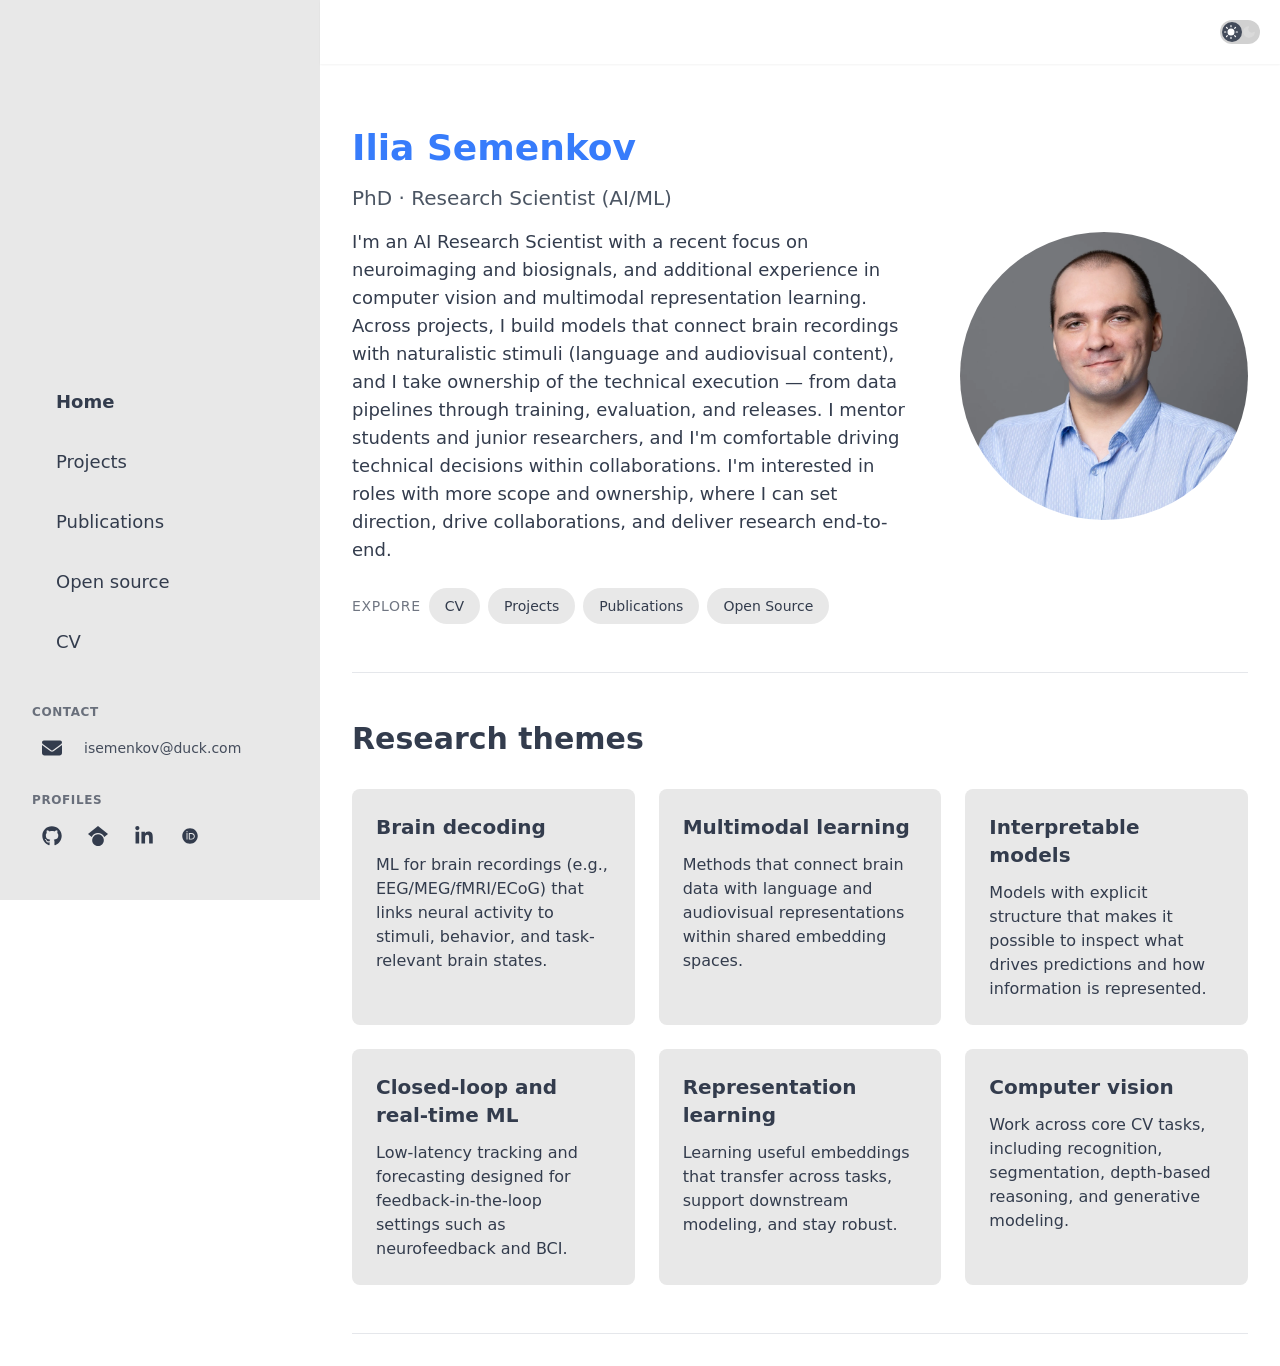
==== index.html @ 621be218 "Adjust dark theme toggle on mobile and remove background bleeding" ====
<!DOCTYPE html><html lang="en" data-astro-cid-sckkx6r4> <head><meta name="astro-view-transitions-enabled" content="true"><meta name="astro-view-transitions-fallback" content="animate"><script type="module" src="/_astro/ClientRouter.astro_astro_type_script_index_0_lang.QW52Ox2j.js"></script><meta charset="utf-8"><meta name="viewport" content="width=device-width,initial-scale=1"><link rel="icon" type="image/svg+xml" href="data:image/svg+xml,<svg xmlns=%22http://www.w3.org/2000/svg%22 viewBox=%220 0 100 100%22><text y=%22.9em%22 font-size=%2290%22>🎓</text></svg>"><meta name="generator" content="Astro v5.15.9"><!-- Sitemap --><link rel="sitemap" href="/sitemap-index.xml"><!-- Canonical URL --><link rel="canonical" href="https://ivsemenkov.github.io/"><!-- Primary Meta Tags --><title>Ilia Semenkov</title><meta name="title" content="Ilia Semenkov"><meta name="description" content="Ilia Semenkov, PhD is a research fellow at the Artificial Intelligence Research Institute, HSE University."><!-- Open Graph / Facebook --><meta property="og:type" content="website"><meta property="og:url" content="https://ivsemenkov.github.io/"><meta property="og:title" content="Ilia Semenkov"><meta property="og:description" content="Ilia Semenkov, PhD is a research fellow at the Artificial Intelligence Research Institute, HSE University."><meta property="og:image" content="https://ivsemenkov.github.io/favicon.svg"><!-- Twitter --><meta property="twitter:card" content="summary_large_image"><meta property="twitter:url" content="https://ivsemenkov.github.io/"><meta property="twitter:title" content="Ilia Semenkov"><meta property="twitter:description" content="Ilia Semenkov, PhD is a research fellow at the Artificial Intelligence Research Institute, HSE University."><meta property="twitter:image" content="https://ivsemenkov.github.io/favicon.svg"><!-- Theme: one script, capture-phase click so toggle always wins. --><script>(function(){const lightTheme = "emerald";
const darkTheme = "night";

  var KEY = 'theme';
  var valid = [lightTheme, darkTheme];
  function getStored() {
    var s = localStorage.getItem(KEY);
    if (valid.indexOf(s) >= 0) return s;
    if (s) localStorage.setItem(KEY, lightTheme);
    return lightTheme;
  }
  function apply() {
    var cur = getStored();
    document.documentElement.setAttribute('data-theme', cur);
    document.documentElement.setAttribute('data-theme-mode', cur === darkTheme ? 'dark' : 'light');
  }
  function syncThemeMode() {
    var cur = document.documentElement.getAttribute('data-theme');
    if (cur) document.documentElement.setAttribute('data-theme-mode', cur === darkTheme ? 'dark' : 'light');
  }
  function syncCheckbox() {
    var cur = document.documentElement.getAttribute('data-theme');
    syncThemeMode();
    var toggles = document.querySelectorAll('[data-toggle-theme]');
    for (var i = 0; i < toggles.length; i++) {
      var el = toggles[i];
      var list = (el.getAttribute('data-toggle-theme') || '').split(',').map(function(s) { return s.trim(); });
      if (list.length < 2) continue;
      var isDark = (cur === list[0]);
      var input = el.querySelector('input[type="checkbox"]');
      if (input) input.checked = isDark;
    }
  }
  function onToggleClick(ev) {
    var el = ev.target && ev.target.closest && ev.target.closest('[data-toggle-theme]');
    if (!el) return;
    ev.preventDefault();
    ev.stopPropagation();
    var list = (el.getAttribute('data-toggle-theme') || '').split(',').map(function(s) { return s.trim(); });
    if (list.length < 2) return;
    var cur = document.documentElement.getAttribute('data-theme');
    var next = (cur === list[0]) ? list[1] : list[0];
    localStorage.setItem(KEY, next);
    document.documentElement.setAttribute('data-theme', next);
    syncCheckbox();
  }
  apply();
  syncCheckbox();
  var observer = new MutationObserver(function() {
    syncCheckbox();
  });
  observer.observe(document.documentElement, {
    attributes: true,
    attributeFilter: ['data-theme']
  });
  document.addEventListener('click', onToggleClick, true);
  document.addEventListener('DOMContentLoaded', function() {
    syncCheckbox();
    setTimeout(syncCheckbox, 50);
  });
  document.addEventListener('astro:after-swap', function() {
    apply();
    syncCheckbox();
    [50, 150, 350, 600].forEach(function(ms) { setTimeout(syncCheckbox, ms); });
  });
})();</script><link rel="stylesheet" href="/_astro/cv.-ypf4bYG.css">
<style>.author-me[data-astro-cid-j7pv25f6],[data-astro-cid-j7pv25f6][data-author-me]{font-weight:600!important;padding:0 .25em;border-radius:3px}[data-theme-mode=light] .author-me[data-astro-cid-j7pv25f6],[data-theme-mode=light] [data-astro-cid-j7pv25f6][data-author-me]{background-color:#cbd5e1!important}[data-theme-mode=dark] .author-me[data-astro-cid-j7pv25f6],[data-theme-mode=dark] [data-astro-cid-j7pv25f6][data-author-me]{background-color:#ffffff26!important}
</style></head> <body data-astro-cid-sckkx6r4> <div class="bg-base-100 drawer lg:drawer-open " data-astro-cid-sckkx6r4> <input id="my-drawer" type="checkbox" class="drawer-toggle" data-astro-cid-sckkx6r4> <!-- Drawer content --> <div class="drawer-content bg-base-100" data-astro-cid-sckkx6r4> <div class="app-topbar sticky top-0 z-50 bg-base-100/95 text-base-content shadow-sm backdrop-blur supports-[backdrop-filter]:bg-base-100/80" data-astro-cid-sckkx6r4> <nav class="navbar app-navbar" data-astro-cid-sckkx6r4> <div class="navbar-start shrink-0" data-astro-cid-sckkx6r4>  <label for="my-drawer" class="btn btn-square btn-ghost lg:hidden" data-astro-cid-sckkx6r4> <!--
Pass any SVG icon as children (recommended width/height : w-6 h-6 or size-6)
By default, it's using your primary color for styling
--><div class="w-12 h-12 inline-flex items-center justify-center rounded-xl bg-primary/20 text-primary">  <svg xmlns="http://www.w3.org/2000/svg" fill="none" viewBox="0 0 24 24" stroke-width="1.5" class="size-6 stroke-current" data-astro-cid-sckkx6r4> <path stroke-linecap="round" stroke-linejoin="round" d="M3.75 6.75h16.5M3.75 12h16.5m-16.5 5.25h16.5" data-astro-cid-sckkx6r4></path> </svg>  </div> </label> </div> <div class="navbar-center min-w-0 flex-1 justify-center lg:hidden px-2" data-astro-cid-sckkx6r4> <span class="navbar-center-title truncate text-base font-black sm:text-lg" title="PhD · Research Scientist (AI/ML) Ilia Semenkov" data-astro-cid-sckkx6r4> Ilia Semenkov </span> </div> <div class="navbar-end app-navbar-end shrink-0" data-astro-cid-sckkx6r4> <button type="button" class="theme-toggle grid cursor-pointer place-items-center" data-toggle-theme="night,emerald" aria-label="Toggle theme" data-astro-cid-ygdvpqmu data-astro-transition-persist="astro-ucnox4ks-1"> <span class="theme-toggle-knob" aria-hidden="true" data-astro-cid-ygdvpqmu></span> <svg class="theme-icon-sun stroke-base-100 fill-base-100 col-start-1 row-start-1 transition-opacity" xmlns="http://www.w3.org/2000/svg" width="14" height="14" viewBox="0 0 24 24" fill="none" stroke="currentColor" stroke-width="2" stroke-linecap="round" stroke-linejoin="round" data-astro-cid-ygdvpqmu> <circle cx="12" cy="12" r="5" data-astro-cid-ygdvpqmu></circle> <path d="M12 1v2M12 21v2M4.2 4.2l1.4 1.4M18.4 18.4l1.4 1.4M1 12h2M21 12h2M4.2 19.8l1.4-1.4M18.4 5.6l1.4-1.4" data-astro-cid-ygdvpqmu></path> </svg> <svg class="theme-icon-moon stroke-base-100 fill-base-100 col-start-2 row-start-1 transition-opacity" xmlns="http://www.w3.org/2000/svg" width="14" height="14" viewBox="0 0 24 24" fill="none" stroke="currentColor" stroke-width="2" stroke-linecap="round" stroke-linejoin="round" data-astro-cid-ygdvpqmu> <path d="M21 12.79A9 9 0 1 1 11.21 3 7 7 0 0 0 21 12.79z" data-astro-cid-ygdvpqmu></path> </svg> </button>  </div> </nav> </div> <main class="app-main mx-auto flex max-w-full flex-col px-4 py-6 sm:px-6 sm:py-8 lg:max-w-5xl lg:px-8 lg:pt-16" data-astro-cid-sckkx6r4> <!-- Page content -->  <section class="flex flex-col items-start gap-6 border-b pb-10 sm:flex-row sm:items-center sm:gap-12 sm:pb-12" data-astro-cid-j7pv25f6> <div class="flex-1 min-w-0 max-w-2xl"> <h1 class="mb-4 text-3xl font-bold sm:text-4xl"> <span class="text-secondary">Ilia Semenkov</span> </h1> <p class="mb-4 text-lg text-gray-600 sm:text-xl">PhD · Research Scientist (AI/ML)</p> <p class="mb-4 text-base leading-relaxed sm:text-lg"> I&#39;m an AI Research Scientist with a recent focus on neuroimaging and biosignals, and additional experience in computer vision and multimodal representation learning. Across projects, I build models that connect brain recordings with naturalistic stimuli (language and audiovisual content), and I take ownership of the technical execution — from data pipelines through training, evaluation, and releases. I mentor students and junior researchers, and I&#39;m comfortable driving technical decisions within collaborations. I&#39;m interested in roles with more scope and ownership, where I can set direction, drive collaborations, and deliver research end-to-end. </p> <div class="mt-6 flex flex-wrap items-center gap-2"> <span class="text-sm font-medium uppercase tracking-wider text-base-content/70">Explore</span> <nav class="flex flex-wrap gap-2" aria-label="Site sections"> <a href="/cv" class="inline-flex items-center rounded-full bg-base-200 px-4 py-2 text-sm font-medium text-base-content transition-colors hover:bg-secondary hover:text-secondary-content">CV</a> <a href="/projects" class="inline-flex items-center rounded-full bg-base-200 px-4 py-2 text-sm font-medium text-base-content transition-colors hover:bg-secondary hover:text-secondary-content">Projects</a> <a href="/publications" class="inline-flex items-center rounded-full bg-base-200 px-4 py-2 text-sm font-medium text-base-content transition-colors hover:bg-secondary hover:text-secondary-content">Publications</a> <a href="/open-source" class="inline-flex items-center rounded-full bg-base-200 px-4 py-2 text-sm font-medium text-base-content transition-colors hover:bg-secondary hover:text-secondary-content">Open Source</a> </nav> </div> </div> <div class="order-first mx-auto mb-2 h-44 w-44 shrink-0 sm:order-none sm:mb-0 sm:h-56 sm:w-56 lg:h-72 lg:w-72"> <img src="/_astro/profile_pictures.Dmzy9cGh_Z1RyMHF.webp" alt="Ilia Semenkov" loading="lazy" decoding="async" fetchpriority="auto" width="1756" height="1615" class="mask mask-circle h-full w-full object-cover object-center"> </div> </section> <section class="py-12 border-b" data-astro-cid-j7pv25f6> <h2 class="text-3xl font-bold mb-8">Research themes</h2> <div class="grid grid-cols-1 md:grid-cols-2 lg:grid-cols-3 gap-6"> <div class="p-6 rounded-lg text-base-content bg-base-200"> <h3 class="text-xl font-semibold mb-3">Brain decoding</h3> <p>ML for brain recordings (e.g., EEG/MEG/fMRI/ECoG) that links neural activity to stimuli, behavior, and task-relevant brain states.</p> </div><div class="p-6 rounded-lg text-base-content bg-base-200"> <h3 class="text-xl font-semibold mb-3">Multimodal learning</h3> <p>Methods that connect brain data with language and audiovisual representations within shared embedding spaces.</p> </div><div class="p-6 rounded-lg text-base-content bg-base-200"> <h3 class="text-xl font-semibold mb-3">Interpretable models</h3> <p>Models with explicit structure that makes it possible to inspect what drives predictions and how information is represented.</p> </div><div class="p-6 rounded-lg text-base-content bg-base-200"> <h3 class="text-xl font-semibold mb-3">Closed-loop and real-time ML</h3> <p>Low-latency tracking and forecasting designed for feedback-in-the-loop settings such as neurofeedback and BCI.</p> </div><div class="p-6 rounded-lg text-base-content bg-base-200"> <h3 class="text-xl font-semibold mb-3">Representation learning</h3> <p>Learning useful embeddings that transfer across tasks, support downstream modeling, and stay robust.</p> </div><div class="p-6 rounded-lg text-base-content bg-base-200"> <h3 class="text-xl font-semibold mb-3">Computer vision</h3> <p>Work across core CV tasks, including recognition, segmentation, depth-based reasoning, and generative modeling.</p> </div> </div> </section>  </main> </div> <!-- Drawer side --> <div class="drawer-side z-40" data-astro-cid-sckkx6r4> <label for="my-drawer" aria-label="close sidebar" class="drawer-overlay" data-astro-cid-sckkx6r4></label> <aside class="mobile-drawer-panel flex min-h-[100dvh] w-[20rem] max-w-[85vw] flex-col overflow-y-auto overscroll-contain bg-base-200 px-4 pt-4 pb-[max(env(safe-area-inset-bottom),5rem)] text-base-content lg:pb-[calc(env(safe-area-inset-bottom)+0.75rem)]" data-astro-cid-o5wx45wj> <div class="my-4 flex h-full flex-col gap-8 lg:my-8" data-astro-cid-o5wx45wj> <div data-astro-cid-o5wx45wj> <!-- Same block on every page: visible on Projects/Publications/Open source, invisible on Home/CV so nav aligns exactly --> <div class="navbar-top-block flex justify-center items-center flex-col navbar-top-invisible" data-astro-cid-o5wx45wj> <img src="/_astro/profile_pictures.Dmzy9cGh_Z1RyMHF.webp" alt data-astro-cid-o5wx45wj="true" loading="lazy" decoding="async" fetchpriority="auto" width="1756" height="1615" class="mask mask-circle size-44"> <h1 class="text-lg font-black mt-8 hidden lg:block" data-astro-cid-o5wx45wj> <span class="block" data-astro-cid-o5wx45wj>Ilia Semenkov</span> <span class="block text-base font-normal opacity-80" data-astro-cid-o5wx45wj>PhD · Research Scientist (AI/ML)</span> </h1> </div> <div class="mx-4 mt-8 lg:mt-16" data-astro-cid-o5wx45wj> <ul class="menu menu-md grow shrink space-y-4 overflow-y-auto pb-2" data-astro-cid-o5wx45wj> <li data-astro-cid-o5wx45wj><a href="/" class="text-lg font-bold" data-astro-cid-o5wx45wj>Home</a></li> <li data-astro-cid-o5wx45wj><a href="/projects" class="text-lg" data-astro-cid-o5wx45wj>Projects</a></li> <li data-astro-cid-o5wx45wj><a href="/publications" class="text-lg" data-astro-cid-o5wx45wj>Publications</a></li> <li data-astro-cid-o5wx45wj><a href="/open-source" class="text-lg" data-astro-cid-o5wx45wj>Open source</a></li> <li data-astro-cid-o5wx45wj><a href="/cv" class="text-lg" data-astro-cid-o5wx45wj>CV</a></li> </ul> </div> </div> <div class="mx-4 space-y-6 lg:mt-auto" data-astro-cid-o5wx45wj> <div data-astro-cid-o5wx45wj> <h2 class="text-xs font-semibold uppercase tracking-wider text-base-content/70 mb-2" data-astro-cid-o5wx45wj>Contact</h2> <div class="flex items-center gap-3" data-astro-cid-o5wx45wj> <a href="mailto:isemenkov@duck.com" class="size-10 inline-flex items-center justify-center rounded-xl hover:bg-primary/20 transition-all duration-300 shrink-0" aria-label="Email" data-astro-cid-o5wx45wj> <svg viewBox="0 0 512 512" class="size-5" fill="currentColor" data-astro-cid-o5wx45wj="true"><!--!Font Awesome Free 6.7.2 by @fontawesome - https://fontawesome.com License - https://fontawesome.com/license/free Copyright 2025 Fonticons, Inc.--><path d="M48 64C21.5 64 0 85.5 0 112c0 15.1 7.1 29.3 19.2 38.4L236.8 313.6c11.4 8.5 27 8.5 38.4 0L492.8 150.4c12.1-9.1 19.2-23.3 19.2-38.4c0-26.5-21.5-48-48-48L48 64zM0 176L0 384c0 35.3 28.7 64 64 64l384 0c35.3 0 64-28.7 64-64l0-208L294.4 339.2c-22.8 17.1-54 17.1-76.8 0L0 176z" /></svg> </a> <button type="button" class="copy-email text-sm text-base-content/90 hover:text-base-content hover:underline cursor-pointer focus:outline-none focus:underline text-left" data-email="isemenkov@duck.com" title="Copy email" data-astro-cid-o5wx45wj> isemenkov@duck.com </button> </div> </div> <div data-astro-cid-o5wx45wj> <h2 class="text-xs font-semibold uppercase tracking-wider text-base-content/70 mb-2" data-astro-cid-o5wx45wj>Profiles</h2> <div class="flex flex-wrap items-center justify-start gap-1.5">  <a href="https://github.com/ivsemenkov" target="_blank" rel="noopener noreferrer" class="size-10 inline-flex items-center justify-center rounded-xl hover:bg-primary/20 transition-all duration-300" aria-label="GitHub"> <svg viewBox="0 0 496 512" class="size-5" fill="currentColor"><!--!Font Awesome Free 6.7.2 by @fontawesome - https://fontawesome.com License - https://fontawesome.com/license/free Copyright 2025 Fonticons, Inc.--><path d="M165.9 397.4c0 2-2.3 3.6-5.2 3.6-3.3 .3-5.6-1.3-5.6-3.6 0-2 2.3-3.6 5.2-3.6 3-.3 5.6 1.3 5.6 3.6zm-31.1-4.5c-.7 2 1.3 4.3 4.3 4.9 2.6 1 5.6 0 6.2-2s-1.3-4.3-4.3-5.2c-2.6-.7-5.5 .3-6.2 2.3zm44.2-1.7c-2.9 .7-4.9 2.6-4.6 4.9 .3 2 2.9 3.3 5.9 2.6 2.9-.7 4.9-2.6 4.6-4.6-.3-1.9-3-3.2-5.9-2.9zM244.8 8C106.1 8 0 113.3 0 252c0 110.9 69.8 205.8 169.5 239.2 12.8 2.3 17.3-5.6 17.3-12.1 0-6.2-.3-40.4-.3-61.4 0 0-70 15-84.7-29.8 0 0-11.4-29.1-27.8-36.6 0 0-22.9-15.7 1.6-15.4 0 0 24.9 2 38.6 25.8 21.9 38.6 58.6 27.5 72.9 20.9 2.3-16 8.8-27.1 16-33.7-55.9-6.2-112.3-14.3-112.3-110.5 0-27.5 7.6-41.3 23.6-58.9-2.6-6.5-11.1-33.3 2.6-67.9 20.9-6.5 69 27 69 27 20-5.6 41.5-8.5 62.8-8.5s42.8 2.9 62.8 8.5c0 0 48.1-33.6 69-27 13.7 34.7 5.2 61.4 2.6 67.9 16 17.7 25.8 31.5 25.8 58.9 0 96.5-58.9 104.2-114.8 110.5 9.2 7.9 17 22.9 17 46.4 0 33.7-.3 75.4-.3 83.6 0 6.5 4.6 14.4 17.3 12.1C428.2 457.8 496 362.9 496 252 496 113.3 383.5 8 244.8 8zM97.2 352.9c-1.3 1-1 3.3 .7 5.2 1.6 1.6 3.9 2.3 5.2 1 1.3-1 1-3.3-.7-5.2-1.6-1.6-3.9-2.3-5.2-1zm-10.8-8.1c-.7 1.3 .3 2.9 2.3 3.9 1.6 1 3.6 .7 4.3-.7 .7-1.3-.3-2.9-2.3-3.9-2-.6-3.6-.3-4.3 .7zm32.4 35.6c-1.6 1.3-1 4.3 1.3 6.2 2.3 2.3 5.2 2.6 6.5 1 1.3-1.3 .7-4.3-1.3-6.2-2.2-2.3-5.2-2.6-6.5-1zm-11.4-14.7c-1.6 1-1.6 3.6 0 5.9 1.6 2.3 4.3 3.3 5.6 2.3 1.6-1.3 1.6-3.9 0-6.2-1.4-2.3-4-3.3-5.6-2z" /></svg> </a> <a href="https://scholar.google.com/citations?user=fR4qppEAAAAJ" target="_blank" rel="noopener noreferrer" class="size-10 inline-flex items-center justify-center rounded-xl hover:bg-primary/20 transition-all duration-300" aria-label="Google Scholar"> <svg viewBox="0 0 512 512" class="size-5" fill="currentColor"><!--!Font Awesome Free 6.7.2 by @fontawesome - https://fontawesome.com License - https://fontawesome.com/license/free Copyright 2025 Fonticons, Inc.--><path d="M390.9 298.5c0 0 0 .1 .1 .1c9.2 19.4 14.4 41.1 14.4 64C405.3 445.1 338.5 512 256 512s-149.3-66.9-149.3-149.3c0-22.9 5.2-44.6 14.4-64h0c1.7-3.6 3.6-7.2 5.6-10.7c4.4-7.6 9.4-14.7 15-21.3c27.4-32.6 68.5-53.3 114.4-53.3c33.6 0 64.6 11.1 89.6 29.9c9.1 6.9 17.4 14.7 24.8 23.5c5.6 6.6 10.6 13.8 15 21.3c2 3.4 3.8 7 5.5 10.5zm26.4-18.8c-30.1-58.4-91-98.4-161.3-98.4s-131.2 40-161.3 98.4L0 202.7 256 0 512 202.7l-94.7 77.1z" /></svg> </a> <a href="https://www.linkedin.com/in/ilia-semenkov-588487223/" target="_blank" rel="noopener noreferrer" class="size-10 inline-flex items-center justify-center rounded-xl hover:bg-primary/20 transition-all duration-300" aria-label="LinkedIn"> <svg viewBox="0 0 448 512" class="size-5" fill="currentColor"><!--!Font Awesome Free 6.7.2 by @fontawesome - https://fontawesome.com License - https://fontawesome.com/license/free Copyright 2025 Fonticons, Inc.--><path d="M100.3 448H7.4V148.9h92.9zM53.8 108.1C24.1 108.1 0 83.5 0 53.8a53.8 53.8 0 0 1 107.6 0c0 29.7-24.1 54.3-53.8 54.3zM447.9 448h-92.7V302.4c0-34.7-.7-79.2-48.3-79.2-48.3 0-55.7 37.7-55.7 76.7V448h-92.8V148.9h89.1v40.8h1.3c12.4-23.5 42.7-48.3 87.9-48.3 94 0 111.3 61.9 111.3 142.3V448z" /></svg> </a> <a href="https://orcid.org/0000-0003-1515-7062" target="_blank" rel="noopener noreferrer" class="size-10 inline-flex items-center justify-center rounded-xl hover:bg-primary/20 transition-all duration-300" aria-label="ORCID"> <svg viewBox="0 0 640 640" class="size-5" fill="currentColor"><!--!Font Awesome Free v7.0.0 by @fontawesome - https://fontawesome.com License - https://fontawesome.com/license/free Copyright 2025 Fonticons, Inc.--><path d="M358.7 252.2L312.8 252.2L312.8 406L360.3 406C427.9 406 443.4 354.7 443.4 329.1C443.4 287.5 416.9 252.2 358.7 252.2zM320 72C183 72 72 183 72 320C72 457 183 568 320 568C457 568 568 457 568 320C568 183 457 72 320 72zM239.2 432.8L209.4 432.8L209.4 225.3L239.2 225.3L239.2 432.8zM224.3 162.5C235.1 162.5 243.9 171.3 243.9 182.1C243.9 192.9 235.1 201.7 224.3 201.7C213.5 201.7 204.7 192.9 204.7 182.1C204.7 171.3 213.5 162.5 224.3 162.5zM364 433L283 433L283 225.3L363.6 225.3C440.3 225.3 474 280.1 474 329.2C474 382.5 432.3 433.1 364 433.1z" /></svg> </a> </div> </div> </div> </div> </aside>  <script type="module">document.addEventListener("click",e=>{const t=e.target?.closest?.(".copy-email");if(!t||!t.dataset.email)return;const s=t.dataset.email;navigator.clipboard?.writeText(s).then(()=>{const a=t.textContent;t.textContent="Copied!",t.classList.add("text-success"),setTimeout(()=>{t.textContent=a,t.classList.remove("text-success")},1500)})});</script> </div> </div> <script type="module">function n(){const e=window.location.hash?.slice(1);if(!e)return;const o=()=>{const t=document.getElementById(e);if(!t)return;const i=t.getBoundingClientRect().top+window.scrollY-88;window.scrollTo({top:Math.max(0,i),behavior:"smooth"}),t.classList.add("anchor-highlight"),setTimeout(()=>t.classList.remove("anchor-highlight"),2500)};o(),document.getElementById(e)||requestAnimationFrame(()=>requestAnimationFrame(o))}n();window.addEventListener("hashchange",n);document.addEventListener("astro:page-load",n);</script> </body> </html>
---- _astro/cv.-ypf4bYG.css ----
*,:before,:after{--tw-border-spacing-x: 0;--tw-border-spacing-y: 0;--tw-translate-x: 0;--tw-translate-y: 0;--tw-rotate: 0;--tw-skew-x: 0;--tw-skew-y: 0;--tw-scale-x: 1;--tw-scale-y: 1;--tw-pan-x: ;--tw-pan-y: ;--tw-pinch-zoom: ;--tw-scroll-snap-strictness: proximity;--tw-gradient-from-position: ;--tw-gradient-via-position: ;--tw-gradient-to-position: ;--tw-ordinal: ;--tw-slashed-zero: ;--tw-numeric-figure: ;--tw-numeric-spacing: ;--tw-numeric-fraction: ;--tw-ring-inset: ;--tw-ring-offset-width: 0px;--tw-ring-offset-color: #fff;--tw-ring-color: rgb(59 130 246 / .5);--tw-ring-offset-shadow: 0 0 #0000;--tw-ring-shadow: 0 0 #0000;--tw-shadow: 0 0 #0000;--tw-shadow-colored: 0 0 #0000;--tw-blur: ;--tw-brightness: ;--tw-contrast: ;--tw-grayscale: ;--tw-hue-rotate: ;--tw-invert: ;--tw-saturate: ;--tw-sepia: ;--tw-drop-shadow: ;--tw-backdrop-blur: ;--tw-backdrop-brightness: ;--tw-backdrop-contrast: ;--tw-backdrop-grayscale: ;--tw-backdrop-hue-rotate: ;--tw-backdrop-invert: ;--tw-backdrop-opacity: ;--tw-backdrop-saturate: ;--tw-backdrop-sepia: ;--tw-contain-size: ;--tw-contain-layout: ;--tw-contain-paint: ;--tw-contain-style: }::backdrop{--tw-border-spacing-x: 0;--tw-border-spacing-y: 0;--tw-translate-x: 0;--tw-translate-y: 0;--tw-rotate: 0;--tw-skew-x: 0;--tw-skew-y: 0;--tw-scale-x: 1;--tw-scale-y: 1;--tw-pan-x: ;--tw-pan-y: ;--tw-pinch-zoom: ;--tw-scroll-snap-strictness: proximity;--tw-gradient-from-position: ;--tw-gradient-via-position: ;--tw-gradient-to-position: ;--tw-ordinal: ;--tw-slashed-zero: ;--tw-numeric-figure: ;--tw-numeric-spacing: ;--tw-numeric-fraction: ;--tw-ring-inset: ;--tw-ring-offset-width: 0px;--tw-ring-offset-color: #fff;--tw-ring-color: rgb(59 130 246 / .5);--tw-ring-offset-shadow: 0 0 #0000;--tw-ring-shadow: 0 0 #0000;--tw-shadow: 0 0 #0000;--tw-shadow-colored: 0 0 #0000;--tw-blur: ;--tw-brightness: ;--tw-contrast: ;--tw-grayscale: ;--tw-hue-rotate: ;--tw-invert: ;--tw-saturate: ;--tw-sepia: ;--tw-drop-shadow: ;--tw-backdrop-blur: ;--tw-backdrop-brightness: ;--tw-backdrop-contrast: ;--tw-backdrop-grayscale: ;--tw-backdrop-hue-rotate: ;--tw-backdrop-invert: ;--tw-backdrop-opacity: ;--tw-backdrop-saturate: ;--tw-backdrop-sepia: ;--tw-contain-size: ;--tw-contain-layout: ;--tw-contain-paint: ;--tw-contain-style: }*,:before,:after{box-sizing:border-box;border-width:0;border-style:solid;border-color:#e5e7eb}:before,:after{--tw-content: ""}html,:host{line-height:1.5;-webkit-text-size-adjust:100%;-moz-tab-size:4;-o-tab-size:4;tab-size:4;font-family:ui-sans-serif,system-ui,sans-serif,"Apple Color Emoji","Segoe UI Emoji",Segoe UI Symbol,"Noto Color Emoji";font-feature-settings:normal;font-variation-settings:normal;-webkit-tap-highlight-color:transparent}body{margin:0;line-height:inherit}hr{height:0;color:inherit;border-top-width:1px}abbr:where([title]){-webkit-text-decoration:underline dotted;text-decoration:underline dotted}h1,h2,h3,h4,h5,h6{font-size:inherit;font-weight:inherit}a{color:inherit;text-decoration:inherit}b,strong{font-weight:bolder}code,kbd,samp,pre{font-family:ui-monospace,SFMono-Regular,Menlo,Monaco,Consolas,Liberation Mono,Courier New,monospace;font-feature-settings:normal;font-variation-settings:normal;font-size:1em}small{font-size:80%}sub,sup{font-size:75%;line-height:0;position:relative;vertical-align:baseline}sub{bottom:-.25em}sup{top:-.5em}table{text-indent:0;border-color:inherit;border-collapse:collapse}button,input,optgroup,select,textarea{font-family:inherit;font-feature-settings:inherit;font-variation-settings:inherit;font-size:100%;font-weight:inherit;line-height:inherit;letter-spacing:inherit;color:inherit;margin:0;padding:0}button,select{text-transform:none}button,input:where([type=button]),input:where([type=reset]),input:where([type=submit]){-webkit-appearance:button;background-color:transparent;background-image:none}:-moz-focusring{outline:auto}:-moz-ui-invalid{box-shadow:none}progress{vertical-align:baseline}::-webkit-inner-spin-button,::-webkit-outer-spin-button{height:auto}[type=search]{-webkit-appearance:textfield;outline-offset:-2px}::-webkit-search-decoration{-webkit-appearance:none}::-webkit-file-upload-button{-webkit-appearance:button;font:inherit}summary{display:list-item}blockquote,dl,dd,h1,h2,h3,h4,h5,h6,hr,figure,p,pre{margin:0}fieldset{margin:0;padding:0}legend{padding:0}ol,ul,menu{list-style:none;margin:0;padding:0}dialog{padding:0}textarea{resize:vertical}input::-moz-placeholder,textarea::-moz-placeholder{opacity:1;color:#9ca3af}input::placeholder,textarea::placeholder{opacity:1;color:#9ca3af}button,[role=button]{cursor:pointer}:disabled{cursor:default}img,svg,video,canvas,audio,iframe,embed,object{display:block;vertical-align:middle}img,video{max-width:100%;height:auto}[hidden]:where(:not([hidden=until-found])){display:none}:root,[data-theme]{background-color:var(--fallback-b1,oklch(var(--b1)/1));color:var(--fallback-bc,oklch(var(--bc)/1))}@supports not (color: oklch(0% 0 0)){:root{color-scheme:light;--fallback-p: #491eff;--fallback-pc: #d4dbff;--fallback-s: #ff41c7;--fallback-sc: #fff9fc;--fallback-a: #00cfbd;--fallback-ac: #00100d;--fallback-n: #2b3440;--fallback-nc: #d7dde4;--fallback-b1: #ffffff;--fallback-b2: #e5e6e6;--fallback-b3: #e5e6e6;--fallback-bc: #1f2937;--fallback-in: #00b3f0;--fallback-inc: #000000;--fallback-su: #00ca92;--fallback-suc: #000000;--fallback-wa: #ffc22d;--fallback-wac: #000000;--fallback-er: #ff6f70;--fallback-erc: #000000}@media (prefers-color-scheme: dark){:root{color-scheme:dark;--fallback-p: #7582ff;--fallback-pc: #050617;--fallback-s: #ff71cf;--fallback-sc: #190211;--fallback-a: #00c7b5;--fallback-ac: #000e0c;--fallback-n: #2a323c;--fallback-nc: #a6adbb;--fallback-b1: #1d232a;--fallback-b2: #191e24;--fallback-b3: #15191e;--fallback-bc: #a6adbb;--fallback-in: #00b3f0;--fallback-inc: #000000;--fallback-su: #00ca92;--fallback-suc: #000000;--fallback-wa: #ffc22d;--fallback-wac: #000000;--fallback-er: #ff6f70;--fallback-erc: #000000}}}html{-webkit-tap-highlight-color:transparent}*{scrollbar-color:color-mix(in oklch,currentColor 35%,transparent) transparent}*:hover{scrollbar-color:color-mix(in oklch,currentColor 60%,transparent) transparent}:root{color-scheme:light;--in: 72.06% .191 231.6;--su: 64.8% .15 160;--wa: 84.71% .199 83.87;--er: 71.76% .221 22.18;--pc: 89.824% .06192 275.75;--ac: 15.352% .0368 183.61;--inc: 0% 0 0;--suc: 0% 0 0;--wac: 0% 0 0;--erc: 0% 0 0;--rounded-box: 1rem;--rounded-btn: .5rem;--rounded-badge: 1.9rem;--animation-btn: .25s;--animation-input: .2s;--btn-focus-scale: .95;--border-btn: 1px;--tab-border: 1px;--tab-radius: .5rem;--p: 49.12% .3096 275.75;--s: 69.71% .329 342.55;--sc: 98.71% .0106 342.55;--a: 76.76% .184 183.61;--n: 32.1785% .02476 255.701624;--nc: 89.4994% .011585 252.096176;--b1: 100% 0 0;--b2: 96.1151% 0 0;--b3: 92.4169% .00108 197.137559;--bc: 27.8078% .029596 256.847952}@media (prefers-color-scheme: dark){:root{color-scheme:dark;--in: 72.06% .191 231.6;--su: 64.8% .15 160;--wa: 84.71% .199 83.87;--er: 71.76% .221 22.18;--pc: 13.138% .0392 275.75;--sc: 14.96% .052 342.55;--ac: 14.902% .0334 183.61;--inc: 0% 0 0;--suc: 0% 0 0;--wac: 0% 0 0;--erc: 0% 0 0;--rounded-box: 1rem;--rounded-btn: .5rem;--rounded-badge: 1.9rem;--animation-btn: .25s;--animation-input: .2s;--btn-focus-scale: .95;--border-btn: 1px;--tab-border: 1px;--tab-radius: .5rem;--p: 65.69% .196 275.75;--s: 74.8% .26 342.55;--a: 74.51% .167 183.61;--n: 31.3815% .021108 254.139175;--nc: 74.6477% .0216 264.435964;--b1: 25.3267% .015896 252.417568;--b2: 23.2607% .013807 253.100675;--b3: 21.1484% .01165 254.087939;--bc: 74.6477% .0216 264.435964}}[data-theme=light]{color-scheme:light;--in: 72.06% .191 231.6;--su: 64.8% .15 160;--wa: 84.71% .199 83.87;--er: 71.76% .221 22.18;--pc: 89.824% .06192 275.75;--ac: 15.352% .0368 183.61;--inc: 0% 0 0;--suc: 0% 0 0;--wac: 0% 0 0;--erc: 0% 0 0;--rounded-box: 1rem;--rounded-btn: .5rem;--rounded-badge: 1.9rem;--animation-btn: .25s;--animation-input: .2s;--btn-focus-scale: .95;--border-btn: 1px;--tab-border: 1px;--tab-radius: .5rem;--p: 49.12% .3096 275.75;--s: 69.71% .329 342.55;--sc: 98.71% .0106 342.55;--a: 76.76% .184 183.61;--n: 32.1785% .02476 255.701624;--nc: 89.4994% .011585 252.096176;--b1: 100% 0 0;--b2: 96.1151% 0 0;--b3: 92.4169% .00108 197.137559;--bc: 27.8078% .029596 256.847952}[data-theme=dark]{color-scheme:dark;--in: 72.06% .191 231.6;--su: 64.8% .15 160;--wa: 84.71% .199 83.87;--er: 71.76% .221 22.18;--pc: 13.138% .0392 275.75;--sc: 14.96% .052 342.55;--ac: 14.902% .0334 183.61;--inc: 0% 0 0;--suc: 0% 0 0;--wac: 0% 0 0;--erc: 0% 0 0;--rounded-box: 1rem;--rounded-btn: .5rem;--rounded-badge: 1.9rem;--animation-btn: .25s;--animation-input: .2s;--btn-focus-scale: .95;--border-btn: 1px;--tab-border: 1px;--tab-radius: .5rem;--p: 65.69% .196 275.75;--s: 74.8% .26 342.55;--a: 74.51% .167 183.61;--n: 31.3815% .021108 254.139175;--nc: 74.6477% .0216 264.435964;--b1: 25.3267% .015896 252.417568;--b2: 23.2607% .013807 253.100675;--b3: 21.1484% .01165 254.087939;--bc: 74.6477% .0216 264.435964}[data-theme=cupcake]{color-scheme:light;--in: 72.06% .191 231.6;--su: 64.8% .15 160;--wa: 84.71% .199 83.87;--er: 71.76% .221 22.18;--pc: 15.2344% .017892 200.026556;--sc: 15.787% .020249 356.29965;--ac: 15.8762% .029206 78.618794;--nc: 84.7148% .013247 313.189598;--inc: 0% 0 0;--suc: 0% 0 0;--wac: 0% 0 0;--erc: 0% 0 0;--rounded-box: 1rem;--rounded-badge: 1.9rem;--animation-btn: .25s;--animation-input: .2s;--btn-focus-scale: .95;--border-btn: 1px;--p: 76.172% .089459 200.026556;--s: 78.9351% .101246 356.29965;--a: 79.3811% .146032 78.618794;--n: 23.5742% .066235 313.189598;--b1: 97.7882% .00418 56.375637;--b2: 93.9822% .007638 61.449292;--b3: 91.5861% .006811 53.440502;--bc: 23.5742% .066235 313.189598;--rounded-btn: 1.9rem;--tab-border: 2px;--tab-radius: .7rem}[data-theme=bumblebee]{color-scheme:light;--b2: 93% 0 0;--b3: 86% 0 0;--in: 72.06% .191 231.6;--su: 64.8% .15 160;--wa: 84.71% .199 83.87;--er: 71.76% .221 22.18;--bc: 20% 0 0;--ac: 16.254% .0314 56.52;--nc: 82.55% .015 281.99;--inc: 0% 0 0;--suc: 0% 0 0;--wac: 0% 0 0;--erc: 0% 0 0;--rounded-box: 1rem;--rounded-btn: .5rem;--rounded-badge: 1.9rem;--animation-btn: .25s;--animation-input: .2s;--btn-focus-scale: .95;--border-btn: 1px;--tab-border: 1px;--tab-radius: .5rem;--p: 89.51% .2132 96.61;--pc: 38.92% .046 96.61;--s: 80.39% .194 70.76;--sc: 39.38% .068 70.76;--a: 81.27% .157 56.52;--n: 12.75% .075 281.99;--b1: 100% 0 0}[data-theme=emerald]{color-scheme:light;--b2: 93% 0 0;--b3: 86% 0 0;--in: 72.06% .191 231.6;--su: 64.8% .15 160;--wa: 84.71% .199 83.87;--er: 71.76% .221 22.18;--inc: 0% 0 0;--suc: 0% 0 0;--wac: 0% 0 0;--erc: 0% 0 0;--rounded-box: 1rem;--rounded-btn: .5rem;--rounded-badge: 1.9rem;--border-btn: 1px;--tab-border: 1px;--tab-radius: .5rem;--p: 76.6626% .135433 153.450024;--pc: 33.3872% .040618 162.240129;--s: 61.3028% .202368 261.294233;--sc: 100% 0 0;--a: 72.7725% .149783 33.200363;--ac: 0% 0 0;--n: 35.5192% .032071 262.988584;--nc: 98.4625% .001706 247.838921;--b1: 100% 0 0;--bc: 35.5192% .032071 262.988584;--animation-btn: 0;--animation-input: 0;--btn-focus-scale: 1}[data-theme=corporate]{color-scheme:light;--b2: 93% 0 0;--b3: 86% 0 0;--in: 72.06% .191 231.6;--su: 64.8% .15 160;--wa: 84.71% .199 83.87;--er: 71.76% .221 22.18;--pc: 12.078% .0456 269.1;--sc: 13.0739% .010951 256.688055;--ac: 15.3934% .022799 163.57888;--inc: 0% 0 0;--suc: 0% 0 0;--wac: 0% 0 0;--erc: 0% 0 0;--border-btn: 1px;--tab-border: 1px;--p: 60.39% .228 269.1;--s: 65.3694% .054756 256.688055;--a: 76.9669% .113994 163.57888;--n: 22.3899% .031305 278.07229;--nc: 95.8796% .008588 247.915135;--b1: 100% 0 0;--bc: 22.3899% .031305 278.07229;--rounded-box: .25rem;--rounded-btn: .125rem;--rounded-badge: .125rem;--tab-radius: .25rem;--animation-btn: 0;--animation-input: 0;--btn-focus-scale: 1}[data-theme=synthwave]{color-scheme:dark;--b2: 20.2941% .076211 287.835609;--b3: 18.7665% .070475 287.835609;--pc: 14.4421% .031903 342.009383;--sc: 15.6543% .02362 227.382405;--ac: 17.608% .0412 93.72;--rounded-box: 1rem;--rounded-btn: .5rem;--rounded-badge: 1.9rem;--animation-btn: .25s;--animation-input: .2s;--btn-focus-scale: .95;--border-btn: 1px;--tab-border: 1px;--tab-radius: .5rem;--p: 72.2105% .159514 342.009383;--s: 78.2714% .118101 227.382405;--a: 88.04% .206 93.72;--n: 25.5554% .103537 286.507967;--nc: 97.9365% .00819 301.358346;--b1: 21.8216% .081948 287.835609;--bc: 97.9365% .00819 301.358346;--in: 76.5197% .12273 231.831603;--inc: 23.5017% .096418 290.329844;--su: 86.0572% .115038 178.624677;--suc: 23.5017% .096418 290.329844;--wa: 85.531% .122117 93.722227;--wac: 23.5017% .096418 290.329844;--er: 73.7005% .121339 32.639257;--erc: 23.5017% .096418 290.329844}[data-theme=retro]{color-scheme:light;--inc: 90.923% .043042 262.880917;--suc: 12.541% .033982 149.213788;--wac: 13.3168% .031484 58.31834;--erc: 13.144% .0398 27.33;--animation-btn: .25s;--animation-input: .2s;--btn-focus-scale: .95;--border-btn: 1px;--tab-border: 1px;--p: 76.8664% .104092 22.664655;--pc: 26.5104% .006243 .522862;--s: 80.7415% .052534 159.094608;--sc: 26.5104% .006243 .522862;--a: 70.3919% .125455 52.953428;--ac: 26.5104% .006243 .522862;--n: 28.4181% .009519 355.534017;--nc: 92.5604% .025113 89.217311;--b1: 91.6374% .034554 90.51575;--b2: 88.2722% .049418 91.774344;--b3: 84.133% .065952 90.856665;--bc: 26.5104% .006243 .522862;--in: 54.615% .215208 262.880917;--su: 62.7052% .169912 149.213788;--wa: 66.584% .157422 58.31834;--er: 65.72% .199 27.33;--rounded-box: .4rem;--rounded-btn: .4rem;--rounded-badge: .4rem;--tab-radius: .4rem}[data-theme=cyberpunk]{color-scheme:light;--b2: 87.8943% .16647 104.32;--b3: 81.2786% .15394 104.32;--in: 72.06% .191 231.6;--su: 64.8% .15 160;--wa: 84.71% .199 83.87;--er: 71.76% .221 22.18;--bc: 18.902% .0358 104.32;--pc: 14.844% .0418 6.35;--sc: 16.666% .0368 204.72;--ac: 14.372% .04352 310.43;--inc: 0% 0 0;--suc: 0% 0 0;--wac: 0% 0 0;--erc: 0% 0 0;--animation-btn: .25s;--animation-input: .2s;--btn-focus-scale: .95;--border-btn: 1px;--tab-border: 1px;font-family:ui-monospace,SFMono-Regular,Menlo,Monaco,Consolas,Liberation Mono,Courier New,monospace;--p: 74.22% .209 6.35;--s: 83.33% .184 204.72;--a: 71.86% .2176 310.43;--n: 23.04% .065 269.31;--nc: 94.51% .179 104.32;--b1: 94.51% .179 104.32;--rounded-box: 0;--rounded-btn: 0;--rounded-badge: 0;--tab-radius: 0}[data-theme=valentine]{color-scheme:light;--b2: 88.0567% .024834 337.06289;--b3: 81.4288% .022964 337.06289;--pc: 13.7239% .030755 15.066527;--sc: 14.3942% .029258 293.189609;--ac: 14.2537% .014961 197.828857;--inc: 90.923% .043042 262.880917;--suc: 12.541% .033982 149.213788;--wac: 13.3168% .031484 58.31834;--erc: 14.614% .0414 27.33;--rounded-box: 1rem;--rounded-badge: 1.9rem;--animation-btn: .25s;--animation-input: .2s;--btn-focus-scale: .95;--border-btn: 1px;--tab-border: 1px;--p: 68.6197% .153774 15.066527;--s: 71.971% .14629 293.189609;--a: 71.2685% .074804 197.828857;--n: 54.6053% .143342 358.004839;--nc: 90.2701% .037202 336.955191;--b1: 94.6846% .026703 337.06289;--bc: 37.3085% .081131 4.606426;--in: 54.615% .215208 262.880917;--su: 62.7052% .169912 149.213788;--wa: 66.584% .157422 58.31834;--er: 73.07% .207 27.33;--rounded-btn: 1.9rem;--tab-radius: .7rem}[data-theme=halloween]{color-scheme:dark;--b2: 23.0416% 0 0;--b3: 21.3072% 0 0;--bc: 84.9552% 0 0;--sc: 89.196% .0496 305.03;--nc: 84.8742% .009322 65.681484;--inc: 90.923% .043042 262.880917;--suc: 12.541% .033982 149.213788;--wac: 13.3168% .031484 58.31834;--erc: 13.144% .0398 27.33;--rounded-box: 1rem;--rounded-btn: .5rem;--rounded-badge: 1.9rem;--animation-btn: .25s;--animation-input: .2s;--btn-focus-scale: .95;--border-btn: 1px;--tab-border: 1px;--tab-radius: .5rem;--p: 77.48% .204 60.62;--pc: 19.6935% .004671 196.779412;--s: 45.98% .248 305.03;--a: 64.8% .223 136.073479;--ac: 0% 0 0;--n: 24.371% .046608 65.681484;--b1: 24.7759% 0 0;--in: 54.615% .215208 262.880917;--su: 62.7052% .169912 149.213788;--wa: 66.584% .157422 58.31834;--er: 65.72% .199 27.33}[data-theme=garden]{color-scheme:light;--b2: 86.4453% .002011 17.197414;--b3: 79.9386% .00186 17.197414;--in: 72.06% .191 231.6;--su: 64.8% .15 160;--wa: 84.71% .199 83.87;--er: 71.76% .221 22.18;--sc: 89.699% .022197 355.095988;--ac: 11.2547% .010859 154.390187;--inc: 0% 0 0;--suc: 0% 0 0;--wac: 0% 0 0;--erc: 0% 0 0;--rounded-box: 1rem;--rounded-btn: .5rem;--rounded-badge: 1.9rem;--animation-btn: .25s;--animation-input: .2s;--btn-focus-scale: .95;--border-btn: 1px;--tab-border: 1px;--tab-radius: .5rem;--p: 62.45% .278 3.83636;--pc: 100% 0 0;--s: 48.4952% .110985 355.095988;--a: 56.2735% .054297 154.390187;--n: 24.1559% .049362 89.070594;--nc: 92.9519% .002163 17.197414;--b1: 92.9519% .002163 17.197414;--bc: 16.9617% .001664 17.32068}[data-theme=forest]{color-scheme:dark;--b2: 17.522% .007709 17.911578;--b3: 16.2032% .007129 17.911578;--in: 72.06% .191 231.6;--su: 64.8% .15 160;--wa: 84.71% .199 83.87;--er: 71.76% .221 22.18;--bc: 83.7682% .001658 17.911578;--sc: 13.9553% .027077 168.327128;--ac: 14.1257% .02389 185.713193;--nc: 86.1397% .007806 171.364646;--inc: 0% 0 0;--suc: 0% 0 0;--wac: 0% 0 0;--erc: 0% 0 0;--rounded-box: 1rem;--rounded-badge: 1.9rem;--animation-btn: .25s;--animation-input: .2s;--btn-focus-scale: .95;--border-btn: 1px;--tab-border: 1px;--tab-radius: .5rem;--p: 68.6283% .185567 148.958922;--pc: 0% 0 0;--s: 69.7764% .135385 168.327128;--a: 70.6285% .119451 185.713193;--n: 30.6985% .039032 171.364646;--b1: 18.8409% .00829 17.911578;--rounded-btn: 1.9rem}[data-theme=aqua]{color-scheme:dark;--b2: 45.3464% .118611 261.181672;--b3: 41.9333% .109683 261.181672;--bc: 89.7519% .025508 261.181672;--sc: 12.1365% .02175 309.782946;--ac: 18.6854% .020445 94.555431;--nc: 12.2124% .023402 243.760661;--inc: 90.923% .043042 262.880917;--suc: 12.541% .033982 149.213788;--wac: 13.3168% .031484 58.31834;--erc: 14.79% .038 27.33;--rounded-box: 1rem;--rounded-btn: .5rem;--rounded-badge: 1.9rem;--animation-btn: .25s;--animation-input: .2s;--btn-focus-scale: .95;--border-btn: 1px;--tab-border: 1px;--tab-radius: .5rem;--p: 85.6617% .14498 198.6458;--pc: 40.1249% .068266 197.603872;--s: 60.6827% .108752 309.782946;--a: 93.4269% .102225 94.555431;--n: 61.0622% .117009 243.760661;--b1: 48.7596% .127539 261.181672;--in: 54.615% .215208 262.880917;--su: 62.7052% .169912 149.213788;--wa: 66.584% .157422 58.31834;--er: 73.95% .19 27.33}[data-theme=lofi]{color-scheme:light;--inc: 15.908% .0206 205.9;--suc: 18.026% .0306 164.14;--wac: 17.674% .027 79.94;--erc: 15.732% .03 28.47;--border-btn: 1px;--tab-border: 1px;--p: 15.9066% 0 0;--pc: 100% 0 0;--s: 21.455% .001566 17.278957;--sc: 100% 0 0;--a: 26.8618% 0 0;--ac: 100% 0 0;--n: 0% 0 0;--nc: 100% 0 0;--b1: 100% 0 0;--b2: 96.1151% 0 0;--b3: 92.268% .001082 17.17934;--bc: 0% 0 0;--in: 79.54% .103 205.9;--su: 90.13% .153 164.14;--wa: 88.37% .135 79.94;--er: 78.66% .15 28.47;--rounded-box: .25rem;--rounded-btn: .125rem;--rounded-badge: .125rem;--tab-radius: .125rem;--animation-btn: 0;--animation-input: 0;--btn-focus-scale: 1}[data-theme=pastel]{color-scheme:light;--in: 72.06% .191 231.6;--su: 64.8% .15 160;--wa: 84.71% .199 83.87;--er: 71.76% .221 22.18;--bc: 20% 0 0;--pc: 16.6166% .006979 316.8737;--sc: 17.6153% .009839 8.688364;--ac: 17.8419% .012056 170.923263;--nc: 14.2681% .014702 228.183906;--inc: 0% 0 0;--suc: 0% 0 0;--wac: 0% 0 0;--erc: 0% 0 0;--rounded-box: 1rem;--rounded-badge: 1.9rem;--animation-btn: .25s;--animation-input: .2s;--btn-focus-scale: .95;--border-btn: 1px;--tab-border: 1px;--p: 83.0828% .034896 316.8737;--s: 88.0763% .049197 8.688364;--a: 89.2096% .06028 170.923263;--n: 71.3406% .07351 228.183906;--b1: 100% 0 0;--b2: 98.4625% .001706 247.838921;--b3: 87.1681% .009339 258.338227;--rounded-btn: 1.9rem;--tab-radius: .7rem}[data-theme=fantasy]{color-scheme:light;--b2: 93% 0 0;--b3: 86% 0 0;--in: 72.06% .191 231.6;--su: 64.8% .15 160;--wa: 84.71% .199 83.87;--er: 71.76% .221 22.18;--pc: 87.49% .0378 325.02;--sc: 90.784% .0324 241.36;--ac: 15.196% .0408 56.72;--nc: 85.5616% .005919 256.847952;--inc: 0% 0 0;--suc: 0% 0 0;--wac: 0% 0 0;--erc: 0% 0 0;--rounded-box: 1rem;--rounded-btn: .5rem;--rounded-badge: 1.9rem;--animation-btn: .25s;--animation-input: .2s;--btn-focus-scale: .95;--border-btn: 1px;--tab-border: 1px;--tab-radius: .5rem;--p: 37.45% .189 325.02;--s: 53.92% .162 241.36;--a: 75.98% .204 56.72;--n: 27.8078% .029596 256.847952;--b1: 100% 0 0;--bc: 27.8078% .029596 256.847952}[data-theme=wireframe]{color-scheme:light;--bc: 20% 0 0;--pc: 15.6521% 0 0;--sc: 15.6521% 0 0;--ac: 15.6521% 0 0;--nc: 18.8014% 0 0;--inc: 89.0403% .062643 264.052021;--suc: 90.395% .035372 142.495339;--wac: 14.1626% .019994 108.702381;--erc: 12.5591% .051537 29.233885;--animation-btn: .25s;--animation-input: .2s;--btn-focus-scale: .95;--border-btn: 1px;--tab-border: 1px;font-family:Chalkboard,comic sans ms,"sans-serif";--p: 78.2604% 0 0;--s: 78.2604% 0 0;--a: 78.2604% 0 0;--n: 94.007% 0 0;--b1: 100% 0 0;--b2: 94.9119% 0 0;--b3: 89.7547% 0 0;--in: 45.2014% .313214 264.052021;--su: 51.9752% .176858 142.495339;--wa: 70.8131% .099969 108.702381;--er: 62.7955% .257683 29.233885;--rounded-box: .2rem;--rounded-btn: .2rem;--rounded-badge: .2rem;--tab-radius: .2rem}[data-theme=black]{color-scheme:dark;--pc: 86.736% 0 0;--sc: 86.736% 0 0;--ac: 86.736% 0 0;--nc: 86.736% 0 0;--inc: 89.0403% .062643 264.052021;--suc: 90.395% .035372 142.495339;--wac: 19.3597% .042201 109.769232;--erc: 12.5591% .051537 29.233885;--border-btn: 1px;--tab-border: 1px;--p: 33.6799% 0 0;--s: 33.6799% 0 0;--a: 33.6799% 0 0;--b1: 0% 0 0;--b2: 19.1251% 0 0;--b3: 26.8618% 0 0;--bc: 87.6096% 0 0;--n: 33.6799% 0 0;--in: 45.2014% .313214 264.052021;--su: 51.9752% .176858 142.495339;--wa: 96.7983% .211006 109.769232;--er: 62.7955% .257683 29.233885;--rounded-box: 0;--rounded-btn: 0;--rounded-badge: 0;--animation-btn: 0;--animation-input: 0;--btn-focus-scale: 1;--tab-radius: 0}[data-theme=luxury]{color-scheme:dark;--pc: 20% 0 0;--sc: 85.5163% .012821 261.069149;--ac: 87.3349% .010348 338.82597;--inc: 15.8122% .024356 237.133883;--suc: 15.6239% .038579 132.154381;--wac: 17.2255% .027305 102.89115;--erc: 14.3506% .035271 22.568916;--rounded-box: 1rem;--rounded-btn: .5rem;--rounded-badge: 1.9rem;--animation-btn: .25s;--animation-input: .2s;--btn-focus-scale: .95;--border-btn: 1px;--tab-border: 1px;--tab-radius: .5rem;--p: 100% 0 0;--s: 27.5815% .064106 261.069149;--a: 36.6744% .051741 338.82597;--n: 24.27% .057015 59.825019;--nc: 93.2033% .089631 90.861683;--b1: 14.0765% .004386 285.822869;--b2: 20.2191% .004211 308.22937;--b3: 29.8961% .003818 308.318612;--bc: 75.6879% .123666 76.890484;--in: 79.0612% .121778 237.133883;--su: 78.1197% .192894 132.154381;--wa: 86.1274% .136524 102.89115;--er: 71.7531% .176357 22.568916}[data-theme=dracula]{color-scheme:dark;--b2: 26.8053% .020556 277.508664;--b3: 24.7877% .019009 277.508664;--pc: 15.0922% .036614 346.812432;--sc: 14.8405% .029709 301.883095;--ac: 16.6785% .024826 66.558491;--nc: 87.8891% .006515 275.524078;--inc: 17.6526% .018676 212.846491;--suc: 17.4199% .043903 148.024881;--wac: 19.1068% .026849 112.757109;--erc: 13.6441% .041266 24.430965;--rounded-box: 1rem;--rounded-btn: .5rem;--rounded-badge: 1.9rem;--animation-btn: .25s;--animation-input: .2s;--btn-focus-scale: .95;--border-btn: 1px;--tab-border: 1px;--tab-radius: .5rem;--p: 75.4611% .18307 346.812432;--s: 74.2023% .148546 301.883095;--a: 83.3927% .124132 66.558491;--n: 39.4456% .032576 275.524078;--b1: 28.8229% .022103 277.508664;--bc: 97.7477% .007913 106.545019;--in: 88.263% .09338 212.846491;--su: 87.0995% .219516 148.024881;--wa: 95.5338% .134246 112.757109;--er: 68.2204% .206328 24.430965}[data-theme=cmyk]{color-scheme:light;--b2: 93% 0 0;--b3: 86% 0 0;--bc: 20% 0 0;--pc: 14.3544% .02666 239.443325;--sc: 12.8953% .040552 359.339283;--ac: 18.8458% .037948 105.306968;--nc: 84.3557% 0 0;--inc: 13.6952% .0189 217.284104;--suc: 89.3898% .032505 321.406278;--wac: 14.2473% .031969 52.023412;--erc: 12.4027% .041677 28.717543;--rounded-box: 1rem;--rounded-btn: .5rem;--rounded-badge: 1.9rem;--animation-btn: .25s;--animation-input: .2s;--btn-focus-scale: .95;--border-btn: 1px;--tab-border: 1px;--tab-radius: .5rem;--p: 71.7722% .133298 239.443325;--s: 64.4766% .202758 359.339283;--a: 94.2289% .189741 105.306968;--n: 21.7787% 0 0;--b1: 100% 0 0;--in: 68.4759% .094499 217.284104;--su: 46.949% .162524 321.406278;--wa: 71.2364% .159843 52.023412;--er: 62.0133% .208385 28.717543}[data-theme=autumn]{color-scheme:light;--b2: 89.1077% 0 0;--b3: 82.4006% 0 0;--bc: 19.1629% 0 0;--pc: 88.1446% .032232 17.530175;--sc: 12.3353% .033821 23.865865;--ac: 14.6851% .018999 60.729616;--nc: 90.8734% .007475 51.902819;--inc: 13.8449% .019596 207.284192;--suc: 12.199% .016032 174.616213;--wac: 14.0163% .032982 56.844303;--erc: 90.614% .0482 24.16;--rounded-box: 1rem;--rounded-btn: .5rem;--rounded-badge: 1.9rem;--animation-btn: .25s;--animation-input: .2s;--btn-focus-scale: .95;--border-btn: 1px;--tab-border: 1px;--tab-radius: .5rem;--p: 40.7232% .16116 17.530175;--s: 61.6763% .169105 23.865865;--a: 73.4253% .094994 60.729616;--n: 54.3672% .037374 51.902819;--b1: 95.8147% 0 0;--in: 69.2245% .097979 207.284192;--su: 60.9951% .080159 174.616213;--wa: 70.0817% .164909 56.844303;--er: 53.07% .241 24.16}[data-theme=business]{color-scheme:dark;--b2: 22.6487% 0 0;--b3: 20.944% 0 0;--bc: 84.8707% 0 0;--pc: 88.3407% .019811 251.473931;--sc: 12.8185% .005481 229.389418;--ac: 13.4542% .033545 35.791525;--nc: 85.4882% .00265 253.041249;--inc: 12.5233% .028702 240.033697;--suc: 14.0454% .018919 156.59611;--wac: 15.4965% .023141 81.519177;--erc: 90.3221% .029356 29.674507;--animation-btn: .25s;--animation-input: .2s;--btn-focus-scale: .95;--border-btn: 1px;--tab-border: 1px;--tab-radius: .5rem;--p: 41.7036% .099057 251.473931;--s: 64.0924% .027405 229.389418;--a: 67.271% .167726 35.791525;--n: 27.441% .01325 253.041249;--b1: 24.3535% 0 0;--in: 62.6163% .143511 240.033697;--su: 70.2268% .094594 156.59611;--wa: 77.4824% .115704 81.519177;--er: 51.6105% .14678 29.674507;--rounded-box: .25rem;--rounded-btn: .125rem;--rounded-badge: .125rem}[data-theme=acid]{color-scheme:light;--b2: 91.6146% 0 0;--b3: 84.7189% 0 0;--bc: 19.7021% 0 0;--pc: 14.38% .0714 330.759573;--sc: 14.674% .0448 48.250878;--ac: 18.556% .0528 122.962951;--nc: 84.262% .0256 278.68;--inc: 12.144% .0454 252.05;--suc: 17.144% .0532 158.53;--wac: 18.202% .0424 100.5;--erc: 12.968% .0586 29.349188;--animation-btn: .25s;--animation-input: .2s;--btn-focus-scale: .95;--border-btn: 1px;--tab-border: 1px;--p: 71.9% .357 330.759573;--s: 73.37% .224 48.250878;--a: 92.78% .264 122.962951;--n: 21.31% .128 278.68;--b1: 98.5104% 0 0;--in: 60.72% .227 252.05;--su: 85.72% .266 158.53;--wa: 91.01% .212 100.5;--er: 64.84% .293 29.349188;--rounded-box: 1.25rem;--rounded-btn: 1rem;--rounded-badge: 1rem;--tab-radius: .7rem}[data-theme=lemonade]{color-scheme:light;--b2: 91.8003% .0186 123.72;--b3: 84.8906% .0172 123.72;--bc: 19.742% .004 123.72;--pc: 11.784% .0398 134.6;--sc: 15.55% .0392 111.09;--ac: 17.078% .0402 100.73;--nc: 86.196% .015 108.6;--inc: 17.238% .0094 224.14;--suc: 17.238% .0094 157.85;--wac: 17.238% .0094 102.15;--erc: 17.238% .0094 25.85;--rounded-box: 1rem;--rounded-btn: .5rem;--rounded-badge: 1.9rem;--animation-btn: .25s;--animation-input: .2s;--btn-focus-scale: .95;--border-btn: 1px;--tab-border: 1px;--tab-radius: .5rem;--p: 58.92% .199 134.6;--s: 77.75% .196 111.09;--a: 85.39% .201 100.73;--n: 30.98% .075 108.6;--b1: 98.71% .02 123.72;--in: 86.19% .047 224.14;--su: 86.19% .047 157.85;--wa: 86.19% .047 102.15;--er: 86.19% .047 25.85}[data-theme=night]{color-scheme:dark;--b2: 19.3144% .037037 265.754874;--b3: 17.8606% .034249 265.754874;--bc: 84.1536% .007965 265.754874;--pc: 15.0703% .027798 232.66148;--sc: 13.6023% .031661 276.934902;--ac: 14.4721% .035244 350.048739;--nc: 85.5899% .00737 260.030984;--suc: 15.6904% .026506 181.911977;--wac: 16.6486% .027912 82.95003;--erc: 14.3572% .034051 13.11834;--rounded-box: 1rem;--rounded-btn: .5rem;--rounded-badge: 1.9rem;--animation-btn: .25s;--animation-input: .2s;--btn-focus-scale: .95;--border-btn: 1px;--tab-border: 1px;--tab-radius: .5rem;--p: 75.3513% .138989 232.66148;--s: 68.0113% .158303 276.934902;--a: 72.3603% .176218 350.048739;--n: 27.9495% .036848 260.030984;--b1: 20.7682% .039824 265.754874;--in: 68.4553% .148062 237.25135;--inc: 0% 0 0;--su: 78.452% .132529 181.911977;--wa: 83.2428% .139558 82.95003;--er: 71.7858% .170255 13.11834}[data-theme=coffee]{color-scheme:dark;--b2: 20.1585% .021457 329.708637;--b3: 18.6412% .019842 329.708637;--pc: 14.3993% .024765 62.756393;--sc: 86.893% .00597 199.19444;--ac: 88.5243% .014881 224.389184;--nc: 83.3022% .003149 326.261446;--inc: 15.898% .012774 184.558367;--suc: 14.9445% .014491 131.116276;--wac: 17.6301% .028162 87.722413;--erc: 15.4637% .025644 31.871922;--rounded-box: 1rem;--rounded-btn: .5rem;--rounded-badge: 1.9rem;--animation-btn: .25s;--animation-input: .2s;--btn-focus-scale: .95;--border-btn: 1px;--tab-border: 1px;--tab-radius: .5rem;--p: 71.9967% .123825 62.756393;--s: 34.465% .029849 199.19444;--a: 42.6213% .074405 224.389184;--n: 16.5109% .015743 326.261446;--b1: 21.6758% .023072 329.708637;--bc: 72.3547% .092794 79.129387;--in: 79.4902% .063869 184.558367;--su: 74.7224% .072456 131.116276;--wa: 88.1503% .140812 87.722413;--er: 77.3187% .12822 31.871922}[data-theme=winter]{color-scheme:light;--pc: 91.372% .051 257.57;--sc: 88.5103% .03222 282.339433;--ac: 11.988% .038303 335.171434;--nc: 83.9233% .012704 257.651965;--inc: 17.6255% .017178 214.515264;--suc: 16.0988% .015404 197.823719;--wac: 17.8345% .009167 71.47031;--erc: 14.6185% .022037 20.076293;--rounded-box: 1rem;--rounded-btn: .5rem;--rounded-badge: 1.9rem;--animation-btn: .25s;--animation-input: .2s;--btn-focus-scale: .95;--border-btn: 1px;--tab-border: 1px;--tab-radius: .5rem;--p: 56.86% .255 257.57;--s: 42.5516% .161098 282.339433;--a: 59.9398% .191515 335.171434;--n: 19.6166% .063518 257.651965;--b1: 100% 0 0;--b2: 97.4663% .011947 259.822565;--b3: 93.2686% .016223 262.751375;--bc: 41.8869% .053885 255.824911;--in: 88.1275% .085888 214.515264;--su: 80.4941% .077019 197.823719;--wa: 89.1725% .045833 71.47031;--er: 73.0926% .110185 20.076293}[data-theme=dim]{color-scheme:dark;--pc: 17.2267% .028331 139.549991;--sc: 14.6752% .033181 35.353059;--ac: 14.8459% .026728 311.37924;--inc: 17.2157% .028409 206.182959;--suc: 17.2343% .028437 166.534048;--wac: 17.2327% .028447 94.818679;--erc: 16.4838% .019914 33.756357;--rounded-box: 1rem;--rounded-btn: .5rem;--rounded-badge: 1.9rem;--animation-btn: .25s;--animation-input: .2s;--btn-focus-scale: .95;--border-btn: 1px;--tab-border: 1px;--tab-radius: .5rem;--p: 86.1335% .141656 139.549991;--s: 73.3759% .165904 35.353059;--a: 74.2296% .133641 311.37924;--n: 24.7311% .020483 264.094728;--nc: 82.9011% .031335 222.959324;--b1: 30.8577% .023243 264.149498;--b2: 28.0368% .01983 264.182074;--b3: 26.3469% .018403 262.177739;--bc: 82.9011% .031335 222.959324;--in: 86.0785% .142046 206.182959;--su: 86.1717% .142187 166.534048;--wa: 86.1634% .142236 94.818679;--er: 82.4189% .09957 33.756357}[data-theme=nord]{color-scheme:light;--pc: 11.8872% .015449 254.027774;--sc: 13.9303% .011822 248.687186;--ac: 15.4929% .01245 217.469017;--inc: 13.8414% .012499 332.664922;--suc: 15.3654% .01498 131.063061;--wac: 17.0972% .017847 84.093335;--erc: 12.122% .024119 15.341883;--animation-btn: .25s;--animation-input: .2s;--btn-focus-scale: .95;--border-btn: 1px;--tab-border: 1px;--p: 59.4359% .077246 254.027774;--s: 69.6516% .059108 248.687186;--a: 77.4643% .062249 217.469017;--n: 45.229% .035214 264.1312;--nc: 89.9258% .016374 262.749256;--b1: 95.1276% .007445 260.731539;--b2: 93.2996% .010389 261.788485;--b3: 89.9258% .016374 262.749256;--bc: 32.4374% .022945 264.182036;--in: 69.2072% .062496 332.664922;--su: 76.827% .074899 131.063061;--wa: 85.4862% .089234 84.093335;--er: 60.61% .120594 15.341883;--rounded-box: .4rem;--rounded-btn: .2rem;--rounded-badge: .4rem;--tab-radius: .2rem}[data-theme=sunset]{color-scheme:dark;--pc: 14.9408% .031656 39.94703;--sc: 14.5075% .035531 2.72034;--ac: 14.2589% .033336 299.844533;--inc: 17.1119% .017054 206.015183;--suc: 17.1122% .017172 144.77874;--wac: 17.1139% .016961 74.427797;--erc: 17.1023% .015778 16.886379;--animation-btn: .25s;--animation-input: .2s;--btn-focus-scale: .95;--border-btn: 1px;--tab-border: 1px;--p: 74.7039% .158278 39.94703;--s: 72.5375% .177654 2.72034;--a: 71.2947% .166678 299.844533;--n: 26% .019 237.69;--nc: 70% .019 237.69;--b1: 22% .019 237.69;--b2: 20% .019 237.69;--b3: 18% .019 237.69;--bc: 77.3835% .043586 245.096534;--in: 85.5596% .085271 206.015183;--su: 85.5609% .08586 144.77874;--wa: 85.5695% .084806 74.427797;--er: 85.5116% .07889 16.886379;--rounded-box: 1.2rem;--rounded-btn: .8rem;--rounded-badge: .4rem;--tab-radius: .7rem}.prose{color:var(--tw-prose-body);max-width:65ch}.prose :where(p):not(:where([class~=not-prose],[class~=not-prose] *)){margin-top:1.25em;margin-bottom:1.25em}.prose :where([class~=lead]):not(:where([class~=not-prose],[class~=not-prose] *)){color:var(--tw-prose-lead);font-size:1.25em;line-height:1.6;margin-top:1.2em;margin-bottom:1.2em}.prose :where(a):not(:where([class~=not-prose],[class~=not-prose] *)){color:var(--tw-prose-links);text-decoration:underline;font-weight:500}.prose :where(strong):not(:where([class~=not-prose],[class~=not-prose] *)){color:var(--tw-prose-bold);font-weight:600}.prose :where(a strong):not(:where([class~=not-prose],[class~=not-prose] *)){color:inherit}.prose :where(blockquote strong):not(:where([class~=not-prose],[class~=not-prose] *)){color:inherit}.prose :where(thead th strong):not(:where([class~=not-prose],[class~=not-prose] *)){color:inherit}.prose :where(ol):not(:where([class~=not-prose],[class~=not-prose] *)){list-style-type:decimal;margin-top:1.25em;margin-bottom:1.25em;padding-inline-start:1.625em}.prose :where(ol[type=A]):not(:where([class~=not-prose],[class~=not-prose] *)){list-style-type:upper-alpha}.prose :where(ol[type=a]):not(:where([class~=not-prose],[class~=not-prose] *)){list-style-type:lower-alpha}.prose :where(ol[type=A s]):not(:where([class~=not-prose],[class~=not-prose] *)){list-style-type:upper-alpha}.prose :where(ol[type=a s]):not(:where([class~=not-prose],[class~=not-prose] *)){list-style-type:lower-alpha}.prose :where(ol[type=I]):not(:where([class~=not-prose],[class~=not-prose] *)){list-style-type:upper-roman}.prose :where(ol[type=i]):not(:where([class~=not-prose],[class~=not-prose] *)){list-style-type:lower-roman}.prose :where(ol[type=I s]):not(:where([class~=not-prose],[class~=not-prose] *)){list-style-type:upper-roman}.prose :where(ol[type=i s]):not(:where([class~=not-prose],[class~=not-prose] *)){list-style-type:lower-roman}.prose :where(ol[type="1"]):not(:where([class~=not-prose],[class~=not-prose] *)){list-style-type:decimal}.prose :where(ul):not(:where([class~=not-prose],[class~=not-prose] *)){list-style-type:disc;margin-top:1.25em;margin-bottom:1.25em;padding-inline-start:1.625em}.prose :where(ol>li):not(:where([class~=not-prose],[class~=not-prose] *))::marker{font-weight:400;color:var(--tw-prose-counters)}.prose :where(ul>li):not(:where([class~=not-prose],[class~=not-prose] *))::marker{color:var(--tw-prose-bullets)}.prose :where(dt):not(:where([class~=not-prose],[class~=not-prose] *)){color:var(--tw-prose-headings);font-weight:600;margin-top:1.25em}.prose :where(hr):not(:where([class~=not-prose],[class~=not-prose] *)){border-color:var(--tw-prose-hr);border-top-width:1px;margin-top:3em;margin-bottom:3em}.prose :where(blockquote):not(:where([class~=not-prose],[class~=not-prose] *)){font-weight:500;font-style:italic;color:var(--tw-prose-quotes);border-inline-start-width:.25rem;border-inline-start-color:var(--tw-prose-quote-borders);quotes:"“""”""‘""’";margin-top:1.6em;margin-bottom:1.6em;padding-inline-start:1em}.prose :where(blockquote p:first-of-type):not(:where([class~=not-prose],[class~=not-prose] *)):before{content:open-quote}.prose :where(blockquote p:last-of-type):not(:where([class~=not-prose],[class~=not-prose] *)):after{content:close-quote}.prose :where(h1):not(:where([class~=not-prose],[class~=not-prose] *)){color:var(--tw-prose-headings);font-weight:800;font-size:2.25em;margin-top:0;margin-bottom:.8888889em;line-height:1.1111111}.prose :where(h1 strong):not(:where([class~=not-prose],[class~=not-prose] *)){font-weight:900;color:inherit}.prose :where(h2):not(:where([class~=not-prose],[class~=not-prose] *)){color:var(--tw-prose-headings);font-weight:700;font-size:1.5em;margin-top:2em;margin-bottom:1em;line-height:1.3333333}.prose :where(h2 strong):not(:where([class~=not-prose],[class~=not-prose] *)){font-weight:800;color:inherit}.prose :where(h3):not(:where([class~=not-prose],[class~=not-prose] *)){color:var(--tw-prose-headings);font-weight:600;font-size:1.25em;margin-top:1.6em;margin-bottom:.6em;line-height:1.6}.prose :where(h3 strong):not(:where([class~=not-prose],[class~=not-prose] *)){font-weight:700;color:inherit}.prose :where(h4):not(:where([class~=not-prose],[class~=not-prose] *)){color:var(--tw-prose-headings);font-weight:600;margin-top:1.5em;margin-bottom:.5em;line-height:1.5}.prose :where(h4 strong):not(:where([class~=not-prose],[class~=not-prose] *)){font-weight:700;color:inherit}.prose :where(img):not(:where([class~=not-prose],[class~=not-prose] *)){margin-top:2em;margin-bottom:2em}.prose :where(picture):not(:where([class~=not-prose],[class~=not-prose] *)){display:block;margin-top:2em;margin-bottom:2em}.prose :where(video):not(:where([class~=not-prose],[class~=not-prose] *)){margin-top:2em;margin-bottom:2em}.prose :where(kbd):not(:where([class~=not-prose],[class~=not-prose] *)){font-weight:500;font-family:inherit;color:var(--tw-prose-kbd);box-shadow:0 0 0 1px rgb(var(--tw-prose-kbd-shadows) / 10%),0 3px rgb(var(--tw-prose-kbd-shadows) / 10%);font-size:.875em;border-radius:.3125rem;padding-top:.1875em;padding-inline-end:.375em;padding-bottom:.1875em;padding-inline-start:.375em}.prose :where(code):not(:where([class~=not-prose],[class~=not-prose] *)){color:var(--tw-prose-code);font-weight:600;font-size:.875em}.prose :where(code):not(:where([class~=not-prose],[class~=not-prose] *)):before{content:"`"}.prose :where(code):not(:where([class~=not-prose],[class~=not-prose] *)):after{content:"`"}.prose :where(a code):not(:where([class~=not-prose],[class~=not-prose] *)){color:inherit}.prose :where(h1 code):not(:where([class~=not-prose],[class~=not-prose] *)){color:inherit}.prose :where(h2 code):not(:where([class~=not-prose],[class~=not-prose] *)){color:inherit;font-size:.875em}.prose :where(h3 code):not(:where([class~=not-prose],[class~=not-prose] *)){color:inherit;font-size:.9em}.prose :where(h4 code):not(:where([class~=not-prose],[class~=not-prose] *)){color:inherit}.prose :where(blockquote code):not(:where([class~=not-prose],[class~=not-prose] *)){color:inherit}.prose :where(thead th code):not(:where([class~=not-prose],[class~=not-prose] *)){color:inherit}.prose :where(pre):not(:where([class~=not-prose],[class~=not-prose] *)){color:var(--tw-prose-pre-code);background-color:var(--tw-prose-pre-bg);overflow-x:auto;font-weight:400;font-size:.875em;line-height:1.7142857;margin-top:1.7142857em;margin-bottom:1.7142857em;border-radius:.375rem;padding-top:.8571429em;padding-inline-end:1.1428571em;padding-bottom:.8571429em;padding-inline-start:1.1428571em}.prose :where(pre code):not(:where([class~=not-prose],[class~=not-prose] *)){background-color:transparent;border-width:0;border-radius:0;padding:0;font-weight:inherit;color:inherit;font-size:inherit;font-family:inherit;line-height:inherit}.prose :where(pre code):not(:where([class~=not-prose],[class~=not-prose] *)):before{content:none}.prose :where(pre code):not(:where([class~=not-prose],[class~=not-prose] *)):after{content:none}.prose :where(table):not(:where([class~=not-prose],[class~=not-prose] *)){width:100%;table-layout:auto;margin-top:2em;margin-bottom:2em;font-size:.875em;line-height:1.7142857}.prose :where(thead):not(:where([class~=not-prose],[class~=not-prose] *)){border-bottom-width:1px;border-bottom-color:var(--tw-prose-th-borders)}.prose :where(thead th):not(:where([class~=not-prose],[class~=not-prose] *)){color:var(--tw-prose-headings);font-weight:600;vertical-align:bottom;padding-inline-end:.5714286em;padding-bottom:.5714286em;padding-inline-start:.5714286em}.prose :where(tbody tr):not(:where([class~=not-prose],[class~=not-prose] *)){border-bottom-width:1px;border-bottom-color:var(--tw-prose-td-borders)}.prose :where(tbody tr:last-child):not(:where([class~=not-prose],[class~=not-prose] *)){border-bottom-width:0}.prose :where(tbody td):not(:where([class~=not-prose],[class~=not-prose] *)){vertical-align:baseline}.prose :where(tfoot):not(:where([class~=not-prose],[class~=not-prose] *)){border-top-width:1px;border-top-color:var(--tw-prose-th-borders)}.prose :where(tfoot td):not(:where([class~=not-prose],[class~=not-prose] *)){vertical-align:top}.prose :where(th,td):not(:where([class~=not-prose],[class~=not-prose] *)){text-align:start}.prose :where(figure>*):not(:where([class~=not-prose],[class~=not-prose] *)){margin-top:0;margin-bottom:0}.prose :where(figcaption):not(:where([class~=not-prose],[class~=not-prose] *)){color:var(--tw-prose-captions);font-size:.875em;line-height:1.4285714;margin-top:.8571429em}.prose{--tw-prose-body: #374151;--tw-prose-headings: #111827;--tw-prose-lead: #4b5563;--tw-prose-links: #111827;--tw-prose-bold: #111827;--tw-prose-counters: #6b7280;--tw-prose-bullets: #d1d5db;--tw-prose-hr: #e5e7eb;--tw-prose-quotes: #111827;--tw-prose-quote-borders: #e5e7eb;--tw-prose-captions: #6b7280;--tw-prose-kbd: #111827;--tw-prose-kbd-shadows: 17 24 39;--tw-prose-code: #111827;--tw-prose-pre-code: #e5e7eb;--tw-prose-pre-bg: #1f2937;--tw-prose-th-borders: #d1d5db;--tw-prose-td-borders: #e5e7eb;--tw-prose-invert-body: #d1d5db;--tw-prose-invert-headings: #fff;--tw-prose-invert-lead: #9ca3af;--tw-prose-invert-links: #fff;--tw-prose-invert-bold: #fff;--tw-prose-invert-counters: #9ca3af;--tw-prose-invert-bullets: #4b5563;--tw-prose-invert-hr: #374151;--tw-prose-invert-quotes: #f3f4f6;--tw-prose-invert-quote-borders: #374151;--tw-prose-invert-captions: #9ca3af;--tw-prose-invert-kbd: #fff;--tw-prose-invert-kbd-shadows: 255 255 255;--tw-prose-invert-code: #fff;--tw-prose-invert-pre-code: #d1d5db;--tw-prose-invert-pre-bg: rgb(0 0 0 / 50%);--tw-prose-invert-th-borders: #4b5563;--tw-prose-invert-td-borders: #374151;font-size:1rem;line-height:1.75}.prose :where(picture>img):not(:where([class~=not-prose],[class~=not-prose] *)){margin-top:0;margin-bottom:0}.prose :where(li):not(:where([class~=not-prose],[class~=not-prose] *)){margin-top:.5em;margin-bottom:.5em}.prose :where(ol>li):not(:where([class~=not-prose],[class~=not-prose] *)){padding-inline-start:.375em}.prose :where(ul>li):not(:where([class~=not-prose],[class~=not-prose] *)){padding-inline-start:.375em}.prose :where(.prose>ul>li p):not(:where([class~=not-prose],[class~=not-prose] *)){margin-top:.75em;margin-bottom:.75em}.prose :where(.prose>ul>li>p:first-child):not(:where([class~=not-prose],[class~=not-prose] *)){margin-top:1.25em}.prose :where(.prose>ul>li>p:last-child):not(:where([class~=not-prose],[class~=not-prose] *)){margin-bottom:1.25em}.prose :where(.prose>ol>li>p:first-child):not(:where([class~=not-prose],[class~=not-prose] *)){margin-top:1.25em}.prose :where(.prose>ol>li>p:last-child):not(:where([class~=not-prose],[class~=not-prose] *)){margin-bottom:1.25em}.prose :where(ul ul,ul ol,ol ul,ol ol):not(:where([class~=not-prose],[class~=not-prose] *)){margin-top:.75em;margin-bottom:.75em}.prose :where(dl):not(:where([class~=not-prose],[class~=not-prose] *)){margin-top:1.25em;margin-bottom:1.25em}.prose :where(dd):not(:where([class~=not-prose],[class~=not-prose] *)){margin-top:.5em;padding-inline-start:1.625em}.prose :where(hr+*):not(:where([class~=not-prose],[class~=not-prose] *)){margin-top:0}.prose :where(h2+*):not(:where([class~=not-prose],[class~=not-prose] *)){margin-top:0}.prose :where(h3+*):not(:where([class~=not-prose],[class~=not-prose] *)){margin-top:0}.prose :where(h4+*):not(:where([class~=not-prose],[class~=not-prose] *)){margin-top:0}.prose :where(thead th:first-child):not(:where([class~=not-prose],[class~=not-prose] *)){padding-inline-start:0}.prose :where(thead th:last-child):not(:where([class~=not-prose],[class~=not-prose] *)){padding-inline-end:0}.prose :where(tbody td,tfoot td):not(:where([class~=not-prose],[class~=not-prose] *)){padding-top:.5714286em;padding-inline-end:.5714286em;padding-bottom:.5714286em;padding-inline-start:.5714286em}.prose :where(tbody td:first-child,tfoot td:first-child):not(:where([class~=not-prose],[class~=not-prose] *)){padding-inline-start:0}.prose :where(tbody td:last-child,tfoot td:last-child):not(:where([class~=not-prose],[class~=not-prose] *)){padding-inline-end:0}.prose :where(figure):not(:where([class~=not-prose],[class~=not-prose] *)){margin-top:2em;margin-bottom:2em}.prose :where(.prose>:first-child):not(:where([class~=not-prose],[class~=not-prose] *)){margin-top:0}.prose :where(.prose>:last-child):not(:where([class~=not-prose],[class~=not-prose] *)){margin-bottom:0}.badge{display:inline-flex;align-items:center;justify-content:center;transition-property:color,background-color,border-color,text-decoration-color,fill,stroke,opacity,box-shadow,transform,filter,-webkit-backdrop-filter;transition-property:color,background-color,border-color,text-decoration-color,fill,stroke,opacity,box-shadow,transform,filter,backdrop-filter;transition-property:color,background-color,border-color,text-decoration-color,fill,stroke,opacity,box-shadow,transform,filter,backdrop-filter,-webkit-backdrop-filter;transition-timing-function:cubic-bezier(.4,0,.2,1);transition-timing-function:cubic-bezier(0,0,.2,1);transition-duration:.2s;height:1.25rem;font-size:.875rem;line-height:1.25rem;width:-moz-fit-content;width:fit-content;padding-left:.563rem;padding-right:.563rem;border-radius:var(--rounded-badge, 1.9rem);border-width:1px;--tw-border-opacity: 1;border-color:var(--fallback-b2,oklch(var(--b2)/var(--tw-border-opacity)));--tw-bg-opacity: 1;background-color:var(--fallback-b1,oklch(var(--b1)/var(--tw-bg-opacity)));--tw-text-opacity: 1;color:var(--fallback-bc,oklch(var(--bc)/var(--tw-text-opacity)))}@media (hover:hover){.link-hover:hover{text-decoration-line:underline}.label a:hover{--tw-text-opacity: 1;color:var(--fallback-bc,oklch(var(--bc)/var(--tw-text-opacity)))}.menu li>*:not(ul,.menu-title,details,.btn):active,.menu li>*:not(ul,.menu-title,details,.btn).active,.menu li>details>summary:active{--tw-bg-opacity: 1;background-color:var(--fallback-n,oklch(var(--n)/var(--tw-bg-opacity)));--tw-text-opacity: 1;color:var(--fallback-nc,oklch(var(--nc)/var(--tw-text-opacity)))}}.\!btn{display:inline-flex!important;height:3rem!important;min-height:3rem!important;flex-shrink:0!important;cursor:pointer!important;-webkit-user-select:none!important;-moz-user-select:none!important;user-select:none!important;flex-wrap:wrap!important;align-items:center!important;justify-content:center!important;border-radius:var(--rounded-btn, .5rem)!important;border-color:transparent!important;border-color:oklch(var(--btn-color, var(--b2)) / var(--tw-border-opacity))!important;padding-left:1rem!important;padding-right:1rem!important;text-align:center!important;font-size:.875rem!important;line-height:1em!important;gap:.5rem!important;font-weight:600!important;text-decoration-line:none!important;transition-duration:.2s!important;transition-timing-function:cubic-bezier(0,0,.2,1)!important;border-width:var(--border-btn, 1px)!important;transition-property:color,background-color,border-color,opacity,box-shadow,transform!important;--tw-text-opacity: 1 !important;color:var(--fallback-bc,oklch(var(--bc)/var(--tw-text-opacity)))!important;--tw-shadow: 0 1px 2px 0 rgb(0 0 0 / .05) !important;--tw-shadow-colored: 0 1px 2px 0 var(--tw-shadow-color) !important;box-shadow:var(--tw-ring-offset-shadow, 0 0 #0000),var(--tw-ring-shadow, 0 0 #0000),var(--tw-shadow)!important;outline-color:var(--fallback-bc,oklch(var(--bc)/1))!important;background-color:oklch(var(--btn-color, var(--b2)) / var(--tw-bg-opacity))!important;--tw-bg-opacity: 1 !important;--tw-border-opacity: 1 !important}.btn{display:inline-flex;height:3rem;min-height:3rem;flex-shrink:0;cursor:pointer;-webkit-user-select:none;-moz-user-select:none;user-select:none;flex-wrap:wrap;align-items:center;justify-content:center;border-radius:var(--rounded-btn, .5rem);border-color:transparent;border-color:oklch(var(--btn-color, var(--b2)) / var(--tw-border-opacity));padding-left:1rem;padding-right:1rem;text-align:center;font-size:.875rem;line-height:1em;gap:.5rem;font-weight:600;text-decoration-line:none;transition-duration:.2s;transition-timing-function:cubic-bezier(0,0,.2,1);border-width:var(--border-btn, 1px);transition-property:color,background-color,border-color,opacity,box-shadow,transform;--tw-text-opacity: 1;color:var(--fallback-bc,oklch(var(--bc)/var(--tw-text-opacity)));--tw-shadow: 0 1px 2px 0 rgb(0 0 0 / .05);--tw-shadow-colored: 0 1px 2px 0 var(--tw-shadow-color);box-shadow:var(--tw-ring-offset-shadow, 0 0 #0000),var(--tw-ring-shadow, 0 0 #0000),var(--tw-shadow);outline-color:var(--fallback-bc,oklch(var(--bc)/1));background-color:oklch(var(--btn-color, var(--b2)) / var(--tw-bg-opacity));--tw-bg-opacity: 1;--tw-border-opacity: 1}.btn-disabled,.btn[disabled],.btn:disabled{pointer-events:none}.\!btn[disabled],.\!btn:disabled{pointer-events:none!important}.btn-square{height:3rem;width:3rem;padding:0}:where(.btn:is(input[type=checkbox])),:where(.btn:is(input[type=radio])){width:auto;-webkit-appearance:none;-moz-appearance:none;appearance:none}:where(.\!btn:is(input[type=checkbox])),:where(.\!btn:is(input[type=radio])){width:auto!important;-webkit-appearance:none!important;-moz-appearance:none!important;appearance:none!important}.btn:is(input[type=checkbox]):after,.btn:is(input[type=radio]):after{--tw-content: attr(aria-label);content:var(--tw-content)}.\!btn:is(input[type=checkbox]):after,.\!btn:is(input[type=radio]):after{--tw-content: attr(aria-label) !important;content:var(--tw-content)!important}.\!card{position:relative!important;display:flex!important;flex-direction:column!important;border-radius:var(--rounded-box, 1rem)!important}.card{position:relative;display:flex;flex-direction:column;border-radius:var(--rounded-box, 1rem)}.\!card:focus{outline:2px solid transparent!important;outline-offset:2px!important}.card:focus{outline:2px solid transparent;outline-offset:2px}.card-body{display:flex;flex:1 1 auto;flex-direction:column;padding:var(--padding-card, 2rem);gap:.5rem}.card-body :where(p){flex-grow:1}.card-actions{display:flex;flex-wrap:wrap;align-items:flex-start;gap:.5rem}.\!card figure{display:flex!important;align-items:center!important;justify-content:center!important}.card figure{display:flex;align-items:center;justify-content:center}.\!card.image-full{display:grid!important}.card.image-full{display:grid}.\!card.image-full:before{position:relative!important;content:""!important;z-index:10!important;border-radius:var(--rounded-box, 1rem)!important;--tw-bg-opacity: 1 !important;background-color:var(--fallback-n,oklch(var(--n)/var(--tw-bg-opacity)))!important;opacity:.75!important}.card.image-full:before{position:relative;content:"";z-index:10;border-radius:var(--rounded-box, 1rem);--tw-bg-opacity: 1;background-color:var(--fallback-n,oklch(var(--n)/var(--tw-bg-opacity)));opacity:.75}.card.image-full:before,.card.image-full>*{grid-column-start:1;grid-row-start:1}.\!card.image-full:before,.\!card.image-full>*{grid-column-start:1!important;grid-row-start:1!important}.\!card.image-full>figure img{height:100%!important;-o-object-fit:cover!important;object-fit:cover!important}.card.image-full>figure img{height:100%;-o-object-fit:cover;object-fit:cover}.\!card.image-full>.card-body{position:relative!important;z-index:20!important;--tw-text-opacity: 1 !important;color:var(--fallback-nc,oklch(var(--nc)/var(--tw-text-opacity)))!important}.card.image-full>.card-body{position:relative;z-index:20;--tw-text-opacity: 1;color:var(--fallback-nc,oklch(var(--nc)/var(--tw-text-opacity)))}.checkbox{flex-shrink:0;--chkbg: var(--fallback-bc,oklch(var(--bc)/1));--chkfg: var(--fallback-b1,oklch(var(--b1)/1));height:1.5rem;width:1.5rem;cursor:pointer;-webkit-appearance:none;-moz-appearance:none;appearance:none;border-radius:var(--rounded-btn, .5rem);border-width:1px;border-color:var(--fallback-bc,oklch(var(--bc)/var(--tw-border-opacity)));--tw-border-opacity: .2}.drawer{position:relative;display:grid;grid-auto-columns:max-content auto;width:100%}.drawer-content{grid-column-start:2;grid-row-start:1;min-width:0px}.drawer-side{pointer-events:none;position:fixed;inset-inline-start:0px;top:0;grid-column-start:1;grid-row-start:1;display:grid;width:100%;grid-template-columns:repeat(1,minmax(0,1fr));grid-template-rows:repeat(1,minmax(0,1fr));align-items:flex-start;justify-items:start;overflow-x:hidden;overflow-y:hidden;overscroll-behavior:contain;height:100vh;height:100dvh}.drawer-side>.drawer-overlay{position:sticky;top:0;place-self:stretch;cursor:pointer;background-color:transparent;transition-property:color,background-color,border-color,text-decoration-color,fill,stroke;transition-timing-function:cubic-bezier(.4,0,.2,1);transition-timing-function:cubic-bezier(0,0,.2,1);transition-duration:.2s}.drawer-side>*{grid-column-start:1;grid-row-start:1}.drawer-side>*:not(.drawer-overlay){transition-property:transform;transition-timing-function:cubic-bezier(.4,0,.2,1);transition-timing-function:cubic-bezier(0,0,.2,1);transition-duration:.3s;will-change:transform;transform:translate(-100%)}[dir=rtl] .drawer-side>*:not(.drawer-overlay){transform:translate(100%)}.drawer-toggle{position:fixed;height:0px;width:0px;-webkit-appearance:none;-moz-appearance:none;appearance:none;opacity:0}.drawer-toggle:checked~.drawer-side{pointer-events:auto;visibility:visible;overflow-y:auto}.drawer-toggle:checked~.drawer-side>*:not(.drawer-overlay){transform:translate(0)}.drawer-end{grid-auto-columns:auto max-content}.drawer-end>.drawer-toggle~.drawer-content{grid-column-start:1}.drawer-end>.drawer-toggle~.drawer-side{grid-column-start:2;justify-items:end}.drawer-end>.drawer-toggle~.drawer-side>*:not(.drawer-overlay){transform:translate(100%)}[dir=rtl] .drawer-end>.drawer-toggle~.drawer-side>*:not(.drawer-overlay){transform:translate(-100%)}.drawer-end>.drawer-toggle:checked~.drawer-side>*:not(.drawer-overlay){transform:translate(0)}.dropdown{position:relative;display:inline-block}.dropdown>*:not(summary):focus{outline:2px solid transparent;outline-offset:2px}.dropdown .dropdown-content{position:absolute}.dropdown:is(:not(details)) .dropdown-content{visibility:hidden;opacity:0;transform-origin:top;--tw-scale-x: .95;--tw-scale-y: .95;transform:translate(var(--tw-translate-x),var(--tw-translate-y)) rotate(var(--tw-rotate)) skew(var(--tw-skew-x)) skewY(var(--tw-skew-y)) scaleX(var(--tw-scale-x)) scaleY(var(--tw-scale-y));transition-property:color,background-color,border-color,text-decoration-color,fill,stroke,opacity,box-shadow,transform,filter,-webkit-backdrop-filter;transition-property:color,background-color,border-color,text-decoration-color,fill,stroke,opacity,box-shadow,transform,filter,backdrop-filter;transition-property:color,background-color,border-color,text-decoration-color,fill,stroke,opacity,box-shadow,transform,filter,backdrop-filter,-webkit-backdrop-filter;transition-timing-function:cubic-bezier(.4,0,.2,1);transition-timing-function:cubic-bezier(0,0,.2,1);transition-duration:.2s}.dropdown-end .dropdown-content{inset-inline-end:0px}.dropdown-left .dropdown-content{bottom:auto;inset-inline-end:100%;top:0;transform-origin:right}.dropdown-right .dropdown-content{bottom:auto;inset-inline-start:100%;top:0;transform-origin:left}.dropdown-bottom .dropdown-content{bottom:auto;top:100%;transform-origin:top}.dropdown-top .dropdown-content{bottom:100%;top:auto;transform-origin:bottom}.dropdown-end.dropdown-right .dropdown-content,.dropdown-end.dropdown-left .dropdown-content{bottom:0;top:auto}.dropdown.dropdown-open .dropdown-content,.dropdown:not(.dropdown-hover):focus .dropdown-content,.dropdown:focus-within .dropdown-content{visibility:visible;opacity:1}@media (hover: hover){.dropdown.dropdown-hover:hover .dropdown-content{visibility:visible;opacity:1}.btn:hover{--tw-border-opacity: 1;border-color:var(--fallback-b3,oklch(var(--b3)/var(--tw-border-opacity)));--tw-bg-opacity: 1;background-color:var(--fallback-b3,oklch(var(--b3)/var(--tw-bg-opacity)))}@supports (color: color-mix(in oklab,black,black)){.btn:hover{background-color:color-mix(in oklab,oklch(var(--btn-color, var(--b2)) / var(--tw-bg-opacity, 1)) 90%,black);border-color:color-mix(in oklab,oklch(var(--btn-color, var(--b2)) / var(--tw-border-opacity, 1)) 90%,black)}}@supports not (color: oklch(0% 0 0)){.btn:hover{background-color:var(--btn-color, var(--fallback-b2));border-color:var(--btn-color, var(--fallback-b2))}}.\!btn:hover{--tw-border-opacity: 1 !important;border-color:var(--fallback-b3,oklch(var(--b3)/var(--tw-border-opacity)))!important;--tw-bg-opacity: 1 !important;background-color:var(--fallback-b3,oklch(var(--b3)/var(--tw-bg-opacity)))!important}@supports (color: color-mix(in oklab,black,black)){.\!btn:hover{background-color:color-mix(in oklab,oklch(var(--btn-color, var(--b2)) / var(--tw-bg-opacity, 1)) 90%,black)!important;border-color:color-mix(in oklab,oklch(var(--btn-color, var(--b2)) / var(--tw-border-opacity, 1)) 90%,black)!important}}@supports not (color: oklch(0% 0 0)){.\!btn:hover{background-color:var(--btn-color, var(--fallback-b2))!important;border-color:var(--btn-color, var(--fallback-b2))!important}}.\!btn.glass:hover{--glass-opacity: 25% !important;--glass-border-opacity: 15% !important}.btn.glass:hover{--glass-opacity: 25%;--glass-border-opacity: 15%}.btn-ghost:hover{border-color:transparent}@supports (color: oklch(0% 0 0)){.btn-ghost:hover{background-color:var(--fallback-bc,oklch(var(--bc)/.2))}}.btn-link:hover{border-color:transparent;background-color:transparent;text-decoration-line:underline}.btn-outline:hover{--tw-border-opacity: 1;border-color:var(--fallback-bc,oklch(var(--bc)/var(--tw-border-opacity)));--tw-bg-opacity: 1;background-color:var(--fallback-bc,oklch(var(--bc)/var(--tw-bg-opacity)));--tw-text-opacity: 1;color:var(--fallback-b1,oklch(var(--b1)/var(--tw-text-opacity)))}.btn-outline.btn-primary:hover{--tw-text-opacity: 1;color:var(--fallback-pc,oklch(var(--pc)/var(--tw-text-opacity)))}@supports (color: color-mix(in oklab,black,black)){.btn-outline.btn-primary:hover{background-color:color-mix(in oklab,var(--fallback-p,oklch(var(--p)/1)) 90%,black);border-color:color-mix(in oklab,var(--fallback-p,oklch(var(--p)/1)) 90%,black)}}.btn-outline.btn-secondary:hover{--tw-text-opacity: 1;color:var(--fallback-sc,oklch(var(--sc)/var(--tw-text-opacity)))}@supports (color: color-mix(in oklab,black,black)){.btn-outline.btn-secondary:hover{background-color:color-mix(in oklab,var(--fallback-s,oklch(var(--s)/1)) 90%,black);border-color:color-mix(in oklab,var(--fallback-s,oklch(var(--s)/1)) 90%,black)}}.btn-outline.btn-accent:hover{--tw-text-opacity: 1;color:var(--fallback-ac,oklch(var(--ac)/var(--tw-text-opacity)))}@supports (color: color-mix(in oklab,black,black)){.btn-outline.btn-accent:hover{background-color:color-mix(in oklab,var(--fallback-a,oklch(var(--a)/1)) 90%,black);border-color:color-mix(in oklab,var(--fallback-a,oklch(var(--a)/1)) 90%,black)}}.btn-outline.btn-success:hover{--tw-text-opacity: 1;color:var(--fallback-suc,oklch(var(--suc)/var(--tw-text-opacity)))}@supports (color: color-mix(in oklab,black,black)){.btn-outline.btn-success:hover{background-color:color-mix(in oklab,var(--fallback-su,oklch(var(--su)/1)) 90%,black);border-color:color-mix(in oklab,var(--fallback-su,oklch(var(--su)/1)) 90%,black)}}.btn-outline.btn-info:hover{--tw-text-opacity: 1;color:var(--fallback-inc,oklch(var(--inc)/var(--tw-text-opacity)))}@supports (color: color-mix(in oklab,black,black)){.btn-outline.btn-info:hover{background-color:color-mix(in oklab,var(--fallback-in,oklch(var(--in)/1)) 90%,black);border-color:color-mix(in oklab,var(--fallback-in,oklch(var(--in)/1)) 90%,black)}}.btn-outline.btn-warning:hover{--tw-text-opacity: 1;color:var(--fallback-wac,oklch(var(--wac)/var(--tw-text-opacity)))}@supports (color: color-mix(in oklab,black,black)){.btn-outline.btn-warning:hover{background-color:color-mix(in oklab,var(--fallback-wa,oklch(var(--wa)/1)) 90%,black);border-color:color-mix(in oklab,var(--fallback-wa,oklch(var(--wa)/1)) 90%,black)}}.btn-outline.btn-error:hover{--tw-text-opacity: 1;color:var(--fallback-erc,oklch(var(--erc)/var(--tw-text-opacity)))}@supports (color: color-mix(in oklab,black,black)){.btn-outline.btn-error:hover{background-color:color-mix(in oklab,var(--fallback-er,oklch(var(--er)/1)) 90%,black);border-color:color-mix(in oklab,var(--fallback-er,oklch(var(--er)/1)) 90%,black)}}.btn-disabled:hover,.btn[disabled]:hover,.btn:disabled:hover{--tw-border-opacity: 0;background-color:var(--fallback-n,oklch(var(--n)/var(--tw-bg-opacity)));--tw-bg-opacity: .2;color:var(--fallback-bc,oklch(var(--bc)/var(--tw-text-opacity)));--tw-text-opacity: .2}.\!btn[disabled]:hover,.\!btn:disabled:hover{--tw-border-opacity: 0 !important;background-color:var(--fallback-n,oklch(var(--n)/var(--tw-bg-opacity)))!important;--tw-bg-opacity: .2 !important;color:var(--fallback-bc,oklch(var(--bc)/var(--tw-text-opacity)))!important;--tw-text-opacity: .2 !important}@supports (color: color-mix(in oklab,black,black)){.btn:is(input[type=checkbox]:checked):hover,.btn:is(input[type=radio]:checked):hover{background-color:color-mix(in oklab,var(--fallback-p,oklch(var(--p)/1)) 90%,black);border-color:color-mix(in oklab,var(--fallback-p,oklch(var(--p)/1)) 90%,black)}.\!btn:is(input[type=checkbox]:checked):hover,.\!btn:is(input[type=radio]:checked):hover{background-color:color-mix(in oklab,var(--fallback-p,oklch(var(--p)/1)) 90%,black)!important;border-color:color-mix(in oklab,var(--fallback-p,oklch(var(--p)/1)) 90%,black)!important}}.dropdown.dropdown-hover:hover .dropdown-content{--tw-scale-x: 1;--tw-scale-y: 1;transform:translate(var(--tw-translate-x),var(--tw-translate-y)) rotate(var(--tw-rotate)) skew(var(--tw-skew-x)) skewY(var(--tw-skew-y)) scaleX(var(--tw-scale-x)) scaleY(var(--tw-scale-y))}:where(.menu li:not(.menu-title,.disabled)>*:not(ul,details,.menu-title)):not(.active,.btn):hover,:where(.menu li:not(.menu-title,.disabled)>details>summary:not(.menu-title)):not(.active,.btn):hover{cursor:pointer;outline:2px solid transparent;outline-offset:2px}@supports (color: oklch(0% 0 0)){:where(.menu li:not(.menu-title,.disabled)>*:not(ul,details,.menu-title)):not(.active,.btn):hover,:where(.menu li:not(.menu-title,.disabled)>details>summary:not(.menu-title)):not(.active,.btn):hover{background-color:var(--fallback-bc,oklch(var(--bc)/.1))}}}.dropdown:is(details) summary::-webkit-details-marker{display:none}.footer{display:grid;width:100%;grid-auto-flow:row;place-items:start;-moz-column-gap:1rem;column-gap:1rem;row-gap:2.5rem;font-size:.875rem;line-height:1.25rem}.footer>*{display:grid;place-items:start;gap:.5rem}.footer-center{place-items:center;text-align:center}.footer-center>*{place-items:center}@media (min-width: 48rem){.footer{grid-auto-flow:column}.footer-center{grid-auto-flow:row dense}}.label{display:flex;-webkit-user-select:none;-moz-user-select:none;user-select:none;align-items:center;justify-content:space-between;padding:.5rem .25rem}.input{flex-shrink:1;-webkit-appearance:none;-moz-appearance:none;appearance:none;height:3rem;padding-left:1rem;padding-right:1rem;font-size:1rem;line-height:2;line-height:1.5rem;border-radius:var(--rounded-btn, .5rem);border-width:1px;border-color:transparent;--tw-bg-opacity: 1;background-color:var(--fallback-b1,oklch(var(--b1)/var(--tw-bg-opacity)))}.input[type=number]::-webkit-inner-spin-button,.input-md[type=number]::-webkit-inner-spin-button{margin-top:-1rem;margin-bottom:-1rem;margin-inline-end:-1rem}.join{display:inline-flex;align-items:stretch;border-radius:var(--rounded-btn, .5rem)}.join :where(.join-item){border-start-end-radius:0;border-end-end-radius:0;border-end-start-radius:0;border-start-start-radius:0}.join .join-item:not(:first-child):not(:last-child),.join *:not(:first-child):not(:last-child) .join-item{border-start-end-radius:0;border-end-end-radius:0;border-end-start-radius:0;border-start-start-radius:0}.join .join-item:first-child:not(:last-child),.join *:first-child:not(:last-child) .join-item{border-start-end-radius:0;border-end-end-radius:0}.join .dropdown .join-item:first-child:not(:last-child),.join *:first-child:not(:last-child) .dropdown .join-item{border-start-end-radius:inherit;border-end-end-radius:inherit}.join :where(.join-item:first-child:not(:last-child)),.join :where(*:first-child:not(:last-child) .join-item){border-end-start-radius:inherit;border-start-start-radius:inherit}.join .join-item:last-child:not(:first-child),.join *:last-child:not(:first-child) .join-item{border-end-start-radius:0;border-start-start-radius:0}.join :where(.join-item:last-child:not(:first-child)),.join :where(*:last-child:not(:first-child) .join-item){border-start-end-radius:inherit;border-end-end-radius:inherit}@supports not selector(:has(*)){:where(.join *){border-radius:inherit}}@supports selector(:has(*)){:where(.join *:has(.join-item)){border-radius:inherit}}.link{cursor:pointer;text-decoration-line:underline}.link-hover{text-decoration-line:none}.mask{-webkit-mask-size:contain;mask-size:contain;-webkit-mask-repeat:no-repeat;mask-repeat:no-repeat;-webkit-mask-position:center;mask-position:center}.menu{display:flex;flex-direction:column;flex-wrap:wrap;font-size:.875rem;line-height:1.25rem;padding:.5rem}.menu :where(li ul){position:relative;white-space:nowrap;margin-inline-start:1rem;padding-inline-start:.5rem}.menu :where(li:not(.menu-title)>*:not(ul,details,.menu-title,.btn)),.menu :where(li:not(.menu-title)>details>summary:not(.menu-title)){display:grid;grid-auto-flow:column;align-content:flex-start;align-items:center;gap:.5rem;grid-auto-columns:minmax(auto,max-content) auto max-content;-webkit-user-select:none;-moz-user-select:none;user-select:none}.menu li.disabled{cursor:not-allowed;-webkit-user-select:none;-moz-user-select:none;user-select:none;color:var(--fallback-bc,oklch(var(--bc)/.3))}.menu :where(li>.menu-dropdown:not(.menu-dropdown-show)){display:none}:where(.menu li){position:relative;display:flex;flex-shrink:0;flex-direction:column;flex-wrap:wrap;align-items:stretch}:where(.menu li) .badge{justify-self:end}.navbar{display:flex;align-items:center;padding:var(--navbar-padding, .5rem);min-height:4rem;width:100%}:where(.navbar>*:not(script,style)){display:inline-flex;align-items:center}.navbar-start{width:50%;justify-content:flex-start}.navbar-center{flex-shrink:0}.navbar-end{width:50%;justify-content:flex-end}.timeline{position:relative;display:flex}:where(.timeline>li){position:relative;display:grid;flex-shrink:0;align-items:center;grid-template-rows:var(--timeline-row-start, minmax(0, 1fr)) auto var( --timeline-row-end, minmax(0, 1fr) );grid-template-columns:var(--timeline-col-start, minmax(0, 1fr)) auto var( --timeline-col-end, minmax(0, 1fr) )}.timeline>li>hr{width:100%;border-width:0px}:where(.timeline>li>hr):first-child{grid-column-start:1;grid-row-start:2}:where(.timeline>li>hr):last-child{grid-column-start:3;grid-column-end:none;grid-row-start:2;grid-row-end:auto}.timeline-start{grid-column-start:1;grid-column-end:4;grid-row-start:1;grid-row-end:2;margin:.25rem;align-self:flex-end;justify-self:center}.timeline-middle{grid-column-start:2;grid-row-start:2}.timeline-end{grid-column-start:1;grid-column-end:4;grid-row-start:3;grid-row-end:4;margin:.25rem;align-self:flex-start;justify-self:center}.toggle{flex-shrink:0;--tglbg: var(--fallback-b1,oklch(var(--b1)/1));--handleoffset: 1.5rem;--handleoffsetcalculator: calc(var(--handleoffset) * -1);--togglehandleborder: 0 0;height:1.5rem;width:3rem;cursor:pointer;-webkit-appearance:none;-moz-appearance:none;appearance:none;border-radius:var(--rounded-badge, 1.9rem);border-width:1px;border-color:currentColor;background-color:currentColor;color:var(--fallback-bc,oklch(var(--bc)/.5));transition:background,box-shadow var(--animation-input, .2s) ease-out;box-shadow:var(--handleoffsetcalculator) 0 0 2px var(--tglbg) inset,0 0 0 2px var(--tglbg) inset,var(--togglehandleborder)}.badge-outline{border-color:currentColor;--tw-border-opacity: .5;background-color:transparent;color:currentColor}.badge-outline.badge-neutral{--tw-text-opacity: 1;color:var(--fallback-n,oklch(var(--n)/var(--tw-text-opacity)))}.badge-outline.badge-primary{--tw-text-opacity: 1;color:var(--fallback-p,oklch(var(--p)/var(--tw-text-opacity)))}.badge-outline.badge-secondary{--tw-text-opacity: 1;color:var(--fallback-s,oklch(var(--s)/var(--tw-text-opacity)))}.badge-outline.badge-accent{--tw-text-opacity: 1;color:var(--fallback-a,oklch(var(--a)/var(--tw-text-opacity)))}.badge-outline.badge-info{--tw-text-opacity: 1;color:var(--fallback-in,oklch(var(--in)/var(--tw-text-opacity)))}.badge-outline.badge-success{--tw-text-opacity: 1;color:var(--fallback-su,oklch(var(--su)/var(--tw-text-opacity)))}.badge-outline.badge-warning{--tw-text-opacity: 1;color:var(--fallback-wa,oklch(var(--wa)/var(--tw-text-opacity)))}.badge-outline.badge-error{--tw-text-opacity: 1;color:var(--fallback-er,oklch(var(--er)/var(--tw-text-opacity)))}.btm-nav>*:where(.active){border-top-width:2px;--tw-bg-opacity: 1;background-color:var(--fallback-b1,oklch(var(--b1)/var(--tw-bg-opacity)))}.btm-nav>* .label{font-size:1rem;line-height:1.5rem}@media (prefers-reduced-motion: no-preference){.\!btn{animation:button-pop var(--animation-btn, .25s) ease-out!important}.btn{animation:button-pop var(--animation-btn, .25s) ease-out}}.btn:active:hover,.btn:active:focus{animation:button-pop 0s ease-out;transform:scale(var(--btn-focus-scale, .97))}.\!btn:active:hover,.\!btn:active:focus{animation:button-pop 0s ease-out!important;transform:scale(var(--btn-focus-scale, .97))!important}@supports not (color: oklch(0% 0 0)){.\!btn{background-color:var(--btn-color, var(--fallback-b2))!important;border-color:var(--btn-color, var(--fallback-b2))!important}.btn{background-color:var(--btn-color, var(--fallback-b2));border-color:var(--btn-color, var(--fallback-b2))}.btn-primary{--btn-color: var(--fallback-p)}.btn-secondary{--btn-color: var(--fallback-s)}.btn-accent{--btn-color: var(--fallback-a)}.prose :where(code):not(:where([class~=not-prose] *,pre *)){background-color:var(--fallback-b3,oklch(var(--b3)/1))}}@supports (color: color-mix(in oklab,black,black)){.btn-outline.btn-primary.btn-active{background-color:color-mix(in oklab,var(--fallback-p,oklch(var(--p)/1)) 90%,black);border-color:color-mix(in oklab,var(--fallback-p,oklch(var(--p)/1)) 90%,black)}.btn-outline.btn-secondary.btn-active{background-color:color-mix(in oklab,var(--fallback-s,oklch(var(--s)/1)) 90%,black);border-color:color-mix(in oklab,var(--fallback-s,oklch(var(--s)/1)) 90%,black)}.btn-outline.btn-accent.btn-active{background-color:color-mix(in oklab,var(--fallback-a,oklch(var(--a)/1)) 90%,black);border-color:color-mix(in oklab,var(--fallback-a,oklch(var(--a)/1)) 90%,black)}.btn-outline.btn-success.btn-active{background-color:color-mix(in oklab,var(--fallback-su,oklch(var(--su)/1)) 90%,black);border-color:color-mix(in oklab,var(--fallback-su,oklch(var(--su)/1)) 90%,black)}.btn-outline.btn-info.btn-active{background-color:color-mix(in oklab,var(--fallback-in,oklch(var(--in)/1)) 90%,black);border-color:color-mix(in oklab,var(--fallback-in,oklch(var(--in)/1)) 90%,black)}.btn-outline.btn-warning.btn-active{background-color:color-mix(in oklab,var(--fallback-wa,oklch(var(--wa)/1)) 90%,black);border-color:color-mix(in oklab,var(--fallback-wa,oklch(var(--wa)/1)) 90%,black)}.btn-outline.btn-error.btn-active{background-color:color-mix(in oklab,var(--fallback-er,oklch(var(--er)/1)) 90%,black);border-color:color-mix(in oklab,var(--fallback-er,oklch(var(--er)/1)) 90%,black)}}.\!btn:focus-visible{outline-style:solid!important;outline-width:2px!important;outline-offset:2px!important}.btn:focus-visible{outline-style:solid;outline-width:2px;outline-offset:2px}.btn-primary{--tw-text-opacity: 1;color:var(--fallback-pc,oklch(var(--pc)/var(--tw-text-opacity)));outline-color:var(--fallback-p,oklch(var(--p)/1))}@supports (color: oklch(0% 0 0)){.btn-primary{--btn-color: var(--p)}.btn-secondary{--btn-color: var(--s)}.btn-accent{--btn-color: var(--a)}}.btn-secondary{--tw-text-opacity: 1;color:var(--fallback-sc,oklch(var(--sc)/var(--tw-text-opacity)));outline-color:var(--fallback-s,oklch(var(--s)/1))}.btn-accent{--tw-text-opacity: 1;color:var(--fallback-ac,oklch(var(--ac)/var(--tw-text-opacity)));outline-color:var(--fallback-a,oklch(var(--a)/1))}.\!btn.glass{--tw-shadow: 0 0 #0000 !important;--tw-shadow-colored: 0 0 #0000 !important;box-shadow:var(--tw-ring-offset-shadow, 0 0 #0000),var(--tw-ring-shadow, 0 0 #0000),var(--tw-shadow)!important;outline-color:currentColor!important}.btn.glass{--tw-shadow: 0 0 #0000;--tw-shadow-colored: 0 0 #0000;box-shadow:var(--tw-ring-offset-shadow, 0 0 #0000),var(--tw-ring-shadow, 0 0 #0000),var(--tw-shadow);outline-color:currentColor}.\!btn.glass.btn-active{--glass-opacity: 25% !important;--glass-border-opacity: 15% !important}.btn.glass.btn-active{--glass-opacity: 25%;--glass-border-opacity: 15%}.btn-ghost{border-width:1px;border-color:transparent;background-color:transparent;color:currentColor;--tw-shadow: 0 0 #0000;--tw-shadow-colored: 0 0 #0000;box-shadow:var(--tw-ring-offset-shadow, 0 0 #0000),var(--tw-ring-shadow, 0 0 #0000),var(--tw-shadow);outline-color:currentColor}.btn-ghost.btn-active{border-color:transparent;background-color:var(--fallback-bc,oklch(var(--bc)/.2))}.btn-link{border-color:transparent;background-color:transparent;--tw-text-opacity: 1;color:var(--fallback-p,oklch(var(--p)/var(--tw-text-opacity)));text-decoration-line:underline;--tw-shadow: 0 0 #0000;--tw-shadow-colored: 0 0 #0000;box-shadow:var(--tw-ring-offset-shadow, 0 0 #0000),var(--tw-ring-shadow, 0 0 #0000),var(--tw-shadow);outline-color:currentColor}.btn-link.btn-active{border-color:transparent;background-color:transparent;text-decoration-line:underline}.btn-outline{border-color:currentColor;background-color:transparent;--tw-text-opacity: 1;color:var(--fallback-bc,oklch(var(--bc)/var(--tw-text-opacity)));--tw-shadow: 0 0 #0000;--tw-shadow-colored: 0 0 #0000;box-shadow:var(--tw-ring-offset-shadow, 0 0 #0000),var(--tw-ring-shadow, 0 0 #0000),var(--tw-shadow)}.btn-outline.btn-active{--tw-border-opacity: 1;border-color:var(--fallback-bc,oklch(var(--bc)/var(--tw-border-opacity)));--tw-bg-opacity: 1;background-color:var(--fallback-bc,oklch(var(--bc)/var(--tw-bg-opacity)));--tw-text-opacity: 1;color:var(--fallback-b1,oklch(var(--b1)/var(--tw-text-opacity)))}.btn-outline.btn-primary{--tw-text-opacity: 1;color:var(--fallback-p,oklch(var(--p)/var(--tw-text-opacity)))}.btn-outline.btn-primary.btn-active{--tw-text-opacity: 1;color:var(--fallback-pc,oklch(var(--pc)/var(--tw-text-opacity)))}.btn-outline.btn-secondary{--tw-text-opacity: 1;color:var(--fallback-s,oklch(var(--s)/var(--tw-text-opacity)))}.btn-outline.btn-secondary.btn-active{--tw-text-opacity: 1;color:var(--fallback-sc,oklch(var(--sc)/var(--tw-text-opacity)))}.btn-outline.btn-accent{--tw-text-opacity: 1;color:var(--fallback-a,oklch(var(--a)/var(--tw-text-opacity)))}.btn-outline.btn-accent.btn-active{--tw-text-opacity: 1;color:var(--fallback-ac,oklch(var(--ac)/var(--tw-text-opacity)))}.btn-outline.btn-success{--tw-text-opacity: 1;color:var(--fallback-su,oklch(var(--su)/var(--tw-text-opacity)))}.btn-outline.btn-success.btn-active{--tw-text-opacity: 1;color:var(--fallback-suc,oklch(var(--suc)/var(--tw-text-opacity)))}.btn-outline.btn-info{--tw-text-opacity: 1;color:var(--fallback-in,oklch(var(--in)/var(--tw-text-opacity)))}.btn-outline.btn-info.btn-active{--tw-text-opacity: 1;color:var(--fallback-inc,oklch(var(--inc)/var(--tw-text-opacity)))}.btn-outline.btn-warning{--tw-text-opacity: 1;color:var(--fallback-wa,oklch(var(--wa)/var(--tw-text-opacity)))}.btn-outline.btn-warning.btn-active{--tw-text-opacity: 1;color:var(--fallback-wac,oklch(var(--wac)/var(--tw-text-opacity)))}.btn-outline.btn-error{--tw-text-opacity: 1;color:var(--fallback-er,oklch(var(--er)/var(--tw-text-opacity)))}.btn-outline.btn-error.btn-active{--tw-text-opacity: 1;color:var(--fallback-erc,oklch(var(--erc)/var(--tw-text-opacity)))}.btn.btn-disabled,.btn[disabled],.btn:disabled{--tw-border-opacity: 0;background-color:var(--fallback-n,oklch(var(--n)/var(--tw-bg-opacity)));--tw-bg-opacity: .2;color:var(--fallback-bc,oklch(var(--bc)/var(--tw-text-opacity)));--tw-text-opacity: .2}.\!btn.btn-disabled,.\!btn[disabled],.\!btn:disabled{--tw-border-opacity: 0 !important;background-color:var(--fallback-n,oklch(var(--n)/var(--tw-bg-opacity)))!important;--tw-bg-opacity: .2 !important;color:var(--fallback-bc,oklch(var(--bc)/var(--tw-text-opacity)))!important;--tw-text-opacity: .2 !important}.btn:is(input[type=checkbox]:checked),.btn:is(input[type=radio]:checked){--tw-border-opacity: 1;border-color:var(--fallback-p,oklch(var(--p)/var(--tw-border-opacity)));--tw-bg-opacity: 1;background-color:var(--fallback-p,oklch(var(--p)/var(--tw-bg-opacity)));--tw-text-opacity: 1;color:var(--fallback-pc,oklch(var(--pc)/var(--tw-text-opacity)))}.\!btn:is(input[type=checkbox]:checked),.\!btn:is(input[type=radio]:checked){--tw-border-opacity: 1 !important;border-color:var(--fallback-p,oklch(var(--p)/var(--tw-border-opacity)))!important;--tw-bg-opacity: 1 !important;background-color:var(--fallback-p,oklch(var(--p)/var(--tw-bg-opacity)))!important;--tw-text-opacity: 1 !important;color:var(--fallback-pc,oklch(var(--pc)/var(--tw-text-opacity)))!important}.btn:is(input[type=checkbox]:checked):focus-visible,.btn:is(input[type=radio]:checked):focus-visible{outline-color:var(--fallback-p,oklch(var(--p)/1))}.\!btn:is(input[type=checkbox]:checked):focus-visible,.\!btn:is(input[type=radio]:checked):focus-visible{outline-color:var(--fallback-p,oklch(var(--p)/1))!important}@keyframes button-pop{0%{transform:scale(var(--btn-focus-scale, .98))}40%{transform:scale(1.02)}to{transform:scale(1)}}.\!card :where(figure:first-child){overflow:hidden!important;border-start-start-radius:inherit!important;border-start-end-radius:inherit!important;border-end-start-radius:unset!important;border-end-end-radius:unset!important}.card :where(figure:first-child){overflow:hidden;border-start-start-radius:inherit;border-start-end-radius:inherit;border-end-start-radius:unset;border-end-end-radius:unset}.\!card :where(figure:last-child){overflow:hidden!important;border-start-start-radius:unset!important;border-start-end-radius:unset!important;border-end-start-radius:inherit!important;border-end-end-radius:inherit!important}.card :where(figure:last-child){overflow:hidden;border-start-start-radius:unset;border-start-end-radius:unset;border-end-start-radius:inherit;border-end-end-radius:inherit}.\!card:focus-visible{outline:2px solid currentColor!important;outline-offset:2px!important}.card:focus-visible{outline:2px solid currentColor;outline-offset:2px}.\!card.bordered{border-width:1px!important;--tw-border-opacity: 1 !important;border-color:var(--fallback-b2,oklch(var(--b2)/var(--tw-border-opacity)))!important}.card.bordered{border-width:1px;--tw-border-opacity: 1;border-color:var(--fallback-b2,oklch(var(--b2)/var(--tw-border-opacity)))}.\!card.compact .card-body{padding:1rem!important;font-size:.875rem!important;line-height:1.25rem!important}.card.compact .card-body{padding:1rem;font-size:.875rem;line-height:1.25rem}.card-title{display:flex;align-items:center;gap:.5rem;font-size:1.25rem;line-height:1.75rem;font-weight:600}.\!card.image-full :where(figure){overflow:hidden!important;border-radius:inherit!important}.card.image-full :where(figure){overflow:hidden;border-radius:inherit}.checkbox:focus{box-shadow:none}.checkbox:focus-visible{outline-style:solid;outline-width:2px;outline-offset:2px;outline-color:var(--fallback-bc,oklch(var(--bc)/1))}.checkbox:disabled{border-width:0px;cursor:not-allowed;border-color:transparent;--tw-bg-opacity: 1;background-color:var(--fallback-bc,oklch(var(--bc)/var(--tw-bg-opacity)));opacity:.2}.checkbox:checked,.checkbox[aria-checked=true]{background-repeat:no-repeat;animation:checkmark var(--animation-input, .2s) ease-out;background-color:var(--chkbg);background-image:linear-gradient(-45deg,transparent 65%,var(--chkbg) 65.99%),linear-gradient(45deg,transparent 75%,var(--chkbg) 75.99%),linear-gradient(-45deg,var(--chkbg) 40%,transparent 40.99%),linear-gradient(45deg,var(--chkbg) 30%,var(--chkfg) 30.99%,var(--chkfg) 40%,transparent 40.99%),linear-gradient(-45deg,var(--chkfg) 50%,var(--chkbg) 50.99%)}.checkbox:indeterminate{--tw-bg-opacity: 1;background-color:var(--fallback-bc,oklch(var(--bc)/var(--tw-bg-opacity)));background-repeat:no-repeat;animation:checkmark var(--animation-input, .2s) ease-out;background-image:linear-gradient(90deg,transparent 80%,var(--chkbg) 80%),linear-gradient(-90deg,transparent 80%,var(--chkbg) 80%),linear-gradient(0deg,var(--chkbg) 43%,var(--chkfg) 43%,var(--chkfg) 57%,var(--chkbg) 57%)}@keyframes checkmark{0%{background-position-y:5px}50%{background-position-y:-2px}to{background-position-y:0}}.drawer-toggle:checked~.drawer-side>.drawer-overlay{background-color:#0006}.drawer-toggle:focus-visible~.drawer-content label.drawer-button{outline-style:solid;outline-width:2px;outline-offset:2px}.dropdown.dropdown-open .dropdown-content,.dropdown:focus .dropdown-content,.dropdown:focus-within .dropdown-content{--tw-scale-x: 1;--tw-scale-y: 1;transform:translate(var(--tw-translate-x),var(--tw-translate-y)) rotate(var(--tw-rotate)) skew(var(--tw-skew-x)) skewY(var(--tw-skew-y)) scaleX(var(--tw-scale-x)) scaleY(var(--tw-scale-y))}.input input{--tw-bg-opacity: 1;background-color:var(--fallback-p,oklch(var(--p)/var(--tw-bg-opacity)));background-color:transparent}.input input:focus{outline:2px solid transparent;outline-offset:2px}.input[list]::-webkit-calendar-picker-indicator{line-height:1em}.input:focus,.input:focus-within{box-shadow:none;border-color:var(--fallback-bc,oklch(var(--bc)/.2));outline-style:solid;outline-width:2px;outline-offset:2px;outline-color:var(--fallback-bc,oklch(var(--bc)/.2))}.input:has(>input[disabled]),.input-disabled,.input:disabled,.input[disabled]{cursor:not-allowed;--tw-border-opacity: 1;border-color:var(--fallback-b2,oklch(var(--b2)/var(--tw-border-opacity)));--tw-bg-opacity: 1;background-color:var(--fallback-b2,oklch(var(--b2)/var(--tw-bg-opacity)));color:var(--fallback-bc,oklch(var(--bc)/.4))}.input:has(>input[disabled])::-moz-placeholder,.input-disabled::-moz-placeholder,.input:disabled::-moz-placeholder,.input[disabled]::-moz-placeholder{color:var(--fallback-bc,oklch(var(--bc)/var(--tw-placeholder-opacity)));--tw-placeholder-opacity: .2}.input:has(>input[disabled])::placeholder,.input-disabled::placeholder,.input:disabled::placeholder,.input[disabled]::placeholder{color:var(--fallback-bc,oklch(var(--bc)/var(--tw-placeholder-opacity)));--tw-placeholder-opacity: .2}.input:has(>input[disabled])>input[disabled]{cursor:not-allowed}.input::-webkit-date-and-time-value{text-align:inherit}.join>:where(*:not(:first-child)){margin-top:0;margin-bottom:0;margin-inline-start:-1px}.join>:where(*:not(:first-child)):is(.btn){margin-inline-start:calc(var(--border-btn) * -1)}.join>:where(*:not(:first-child)):is(.\!btn){margin-inline-start:calc(var(--border-btn) * -1)!important}.join-item:focus{isolation:isolate}.link:focus{outline:2px solid transparent;outline-offset:2px}.link:focus-visible{outline:2px solid currentColor;outline-offset:2px}.mask-circle{-webkit-mask-image:url("data:image/svg+xml,%3csvg width='200' height='200' xmlns='http://www.w3.org/2000/svg'%3e%3ccircle fill='black' cx='100' cy='100' r='100' fill-rule='evenodd'/%3e%3c/svg%3e");mask-image:url("data:image/svg+xml,%3csvg width='200' height='200' xmlns='http://www.w3.org/2000/svg'%3e%3ccircle fill='black' cx='100' cy='100' r='100' fill-rule='evenodd'/%3e%3c/svg%3e")}:where(.menu li:empty){--tw-bg-opacity: 1;background-color:var(--fallback-bc,oklch(var(--bc)/var(--tw-bg-opacity)));opacity:.1;margin:.5rem 1rem;height:1px}.menu :where(li ul):before{position:absolute;bottom:.75rem;inset-inline-start:0px;top:.75rem;width:1px;--tw-bg-opacity: 1;background-color:var(--fallback-bc,oklch(var(--bc)/var(--tw-bg-opacity)));opacity:.1;content:""}.menu :where(li:not(.menu-title)>*:not(ul,details,.menu-title,.btn)),.menu :where(li:not(.menu-title)>details>summary:not(.menu-title)){border-radius:var(--rounded-btn, .5rem);padding:.5rem 1rem;text-align:start;transition-property:color,background-color,border-color,text-decoration-color,fill,stroke,opacity,box-shadow,transform,filter,-webkit-backdrop-filter;transition-property:color,background-color,border-color,text-decoration-color,fill,stroke,opacity,box-shadow,transform,filter,backdrop-filter;transition-property:color,background-color,border-color,text-decoration-color,fill,stroke,opacity,box-shadow,transform,filter,backdrop-filter,-webkit-backdrop-filter;transition-timing-function:cubic-bezier(.4,0,.2,1);transition-timing-function:cubic-bezier(0,0,.2,1);transition-duration:.2s;text-wrap:balance}:where(.menu li:not(.menu-title,.disabled)>*:not(ul,details,.menu-title)):not(summary,.active,.btn).focus,:where(.menu li:not(.menu-title,.disabled)>*:not(ul,details,.menu-title)):not(summary,.active,.btn):focus,:where(.menu li:not(.menu-title,.disabled)>*:not(ul,details,.menu-title)):is(summary):not(.active,.btn):focus-visible,:where(.menu li:not(.menu-title,.disabled)>details>summary:not(.menu-title)):not(summary,.active,.btn).focus,:where(.menu li:not(.menu-title,.disabled)>details>summary:not(.menu-title)):not(summary,.active,.btn):focus,:where(.menu li:not(.menu-title,.disabled)>details>summary:not(.menu-title)):is(summary):not(.active,.btn):focus-visible{cursor:pointer;background-color:var(--fallback-bc,oklch(var(--bc)/.1));--tw-text-opacity: 1;color:var(--fallback-bc,oklch(var(--bc)/var(--tw-text-opacity)));outline:2px solid transparent;outline-offset:2px}.menu li>*:not(ul,.menu-title,details,.btn):active,.menu li>*:not(ul,.menu-title,details,.btn).active,.menu li>details>summary:active{--tw-bg-opacity: 1;background-color:var(--fallback-n,oklch(var(--n)/var(--tw-bg-opacity)));--tw-text-opacity: 1;color:var(--fallback-nc,oklch(var(--nc)/var(--tw-text-opacity)))}.menu :where(li>details>summary)::-webkit-details-marker{display:none}.menu :where(li>details>summary):after,.menu :where(li>.menu-dropdown-toggle):after{justify-self:end;display:block;margin-top:-.5rem;height:.5rem;width:.5rem;transform:rotate(45deg);transition-property:transform,margin-top;transition-duration:.3s;transition-timing-function:cubic-bezier(.4,0,.2,1);content:"";transform-origin:75% 75%;box-shadow:2px 2px;pointer-events:none}.menu :where(li>details[open]>summary):after,.menu :where(li>.menu-dropdown-toggle.menu-dropdown-show):after{transform:rotate(225deg);margin-top:0}.mockup-phone .display{overflow:hidden;border-radius:40px;margin-top:-25px}.mockup-browser .mockup-browser-toolbar .input{position:relative;margin-left:auto;margin-right:auto;display:block;height:1.75rem;width:24rem;overflow:hidden;text-overflow:ellipsis;white-space:nowrap;--tw-bg-opacity: 1;background-color:var(--fallback-b2,oklch(var(--b2)/var(--tw-bg-opacity)));padding-left:2rem;direction:ltr}.mockup-browser .mockup-browser-toolbar .input:before{content:"";position:absolute;left:.5rem;top:50%;aspect-ratio:1 / 1;height:.75rem;--tw-translate-y: -50%;transform:translate(var(--tw-translate-x),var(--tw-translate-y)) rotate(var(--tw-rotate)) skew(var(--tw-skew-x)) skewY(var(--tw-skew-y)) scaleX(var(--tw-scale-x)) scaleY(var(--tw-scale-y));border-radius:9999px;border-width:2px;border-color:currentColor;opacity:.6}.mockup-browser .mockup-browser-toolbar .input:after{content:"";position:absolute;left:1.25rem;top:50%;height:.5rem;--tw-translate-y: 25%;--tw-rotate: -45deg;transform:translate(var(--tw-translate-x),var(--tw-translate-y)) rotate(var(--tw-rotate)) skew(var(--tw-skew-x)) skewY(var(--tw-skew-y)) scaleX(var(--tw-scale-x)) scaleY(var(--tw-scale-y));border-radius:9999px;border-width:1px;border-color:currentColor;opacity:.6}@keyframes modal-pop{0%{opacity:0}}@keyframes progress-loading{50%{background-position-x:-115%}}@keyframes radiomark{0%{box-shadow:0 0 0 12px var(--fallback-b1,oklch(var(--b1)/1)) inset,0 0 0 12px var(--fallback-b1,oklch(var(--b1)/1)) inset}50%{box-shadow:0 0 0 3px var(--fallback-b1,oklch(var(--b1)/1)) inset,0 0 0 3px var(--fallback-b1,oklch(var(--b1)/1)) inset}to{box-shadow:0 0 0 4px var(--fallback-b1,oklch(var(--b1)/1)) inset,0 0 0 4px var(--fallback-b1,oklch(var(--b1)/1)) inset}}@keyframes rating-pop{0%{transform:translateY(-.125em)}40%{transform:translateY(-.125em)}to{transform:translateY(0)}}@keyframes skeleton{0%{background-position:150%}to{background-position:-50%}}.table tr.active,.table tr.active:nth-child(2n),.table-zebra tbody tr:nth-child(2n){--tw-bg-opacity: 1;background-color:var(--fallback-b2,oklch(var(--b2)/var(--tw-bg-opacity)))}.table-zebra tr.active,.table-zebra tr.active:nth-child(2n),.table-zebra-zebra tbody tr:nth-child(2n){--tw-bg-opacity: 1;background-color:var(--fallback-b3,oklch(var(--b3)/var(--tw-bg-opacity)))}.timeline hr{height:.25rem}:where(.timeline hr){--tw-bg-opacity: 1;background-color:var(--fallback-b3,oklch(var(--b3)/var(--tw-bg-opacity)))}:where(.timeline:has(.timeline-middle) hr):first-child{border-start-end-radius:var(--rounded-badge, 1.9rem);border-end-end-radius:var(--rounded-badge, 1.9rem);border-start-start-radius:0px;border-end-start-radius:0px}:where(.timeline:has(.timeline-middle) hr):last-child{border-start-start-radius:var(--rounded-badge, 1.9rem);border-end-start-radius:var(--rounded-badge, 1.9rem);border-start-end-radius:0px;border-end-end-radius:0px}:where(.timeline:not(:has(.timeline-middle)) :first-child hr:last-child){border-start-start-radius:var(--rounded-badge, 1.9rem);border-end-start-radius:var(--rounded-badge, 1.9rem);border-start-end-radius:0px;border-end-end-radius:0px}:where(.timeline:not(:has(.timeline-middle)) :last-child hr:first-child){border-start-end-radius:var(--rounded-badge, 1.9rem);border-end-end-radius:var(--rounded-badge, 1.9rem);border-start-start-radius:0px;border-end-start-radius:0px}@keyframes toast-pop{0%{transform:scale(.9);opacity:0}to{transform:scale(1);opacity:1}}[dir=rtl] .toggle{--handleoffsetcalculator: calc(var(--handleoffset) * 1)}.toggle:focus-visible{outline-style:solid;outline-width:2px;outline-offset:2px;outline-color:var(--fallback-bc,oklch(var(--bc)/.2))}.toggle:hover{background-color:currentColor}.toggle:checked,.toggle[aria-checked=true]{background-image:none;--handleoffsetcalculator: var(--handleoffset);--tw-text-opacity: 1;color:var(--fallback-bc,oklch(var(--bc)/var(--tw-text-opacity)))}[dir=rtl] .toggle:checked,[dir=rtl] .toggle[aria-checked=true]{--handleoffsetcalculator: calc(var(--handleoffset) * -1)}.toggle:indeterminate{--tw-text-opacity: 1;color:var(--fallback-bc,oklch(var(--bc)/var(--tw-text-opacity)));box-shadow:calc(var(--handleoffset) / 2) 0 0 2px var(--tglbg) inset,calc(var(--handleoffset) / -2) 0 0 2px var(--tglbg) inset,0 0 0 2px var(--tglbg) inset}[dir=rtl] .toggle:indeterminate{box-shadow:calc(var(--handleoffset) / 2) 0 0 2px var(--tglbg) inset,calc(var(--handleoffset) / -2) 0 0 2px var(--tglbg) inset,0 0 0 2px var(--tglbg) inset}.toggle:disabled{cursor:not-allowed;--tw-border-opacity: 1;border-color:var(--fallback-bc,oklch(var(--bc)/var(--tw-border-opacity)));background-color:transparent;opacity:.3;--togglehandleborder: 0 0 0 3px var(--fallback-bc,oklch(var(--bc)/1)) inset, var(--handleoffsetcalculator) 0 0 3px var(--fallback-bc,oklch(var(--bc)/1)) inset}:root .prose{--tw-prose-body: var(--fallback-bc,oklch(var(--bc)/.8));--tw-prose-headings: var(--fallback-bc,oklch(var(--bc)/1));--tw-prose-lead: var(--fallback-bc,oklch(var(--bc)/1));--tw-prose-links: var(--fallback-bc,oklch(var(--bc)/1));--tw-prose-bold: var(--fallback-bc,oklch(var(--bc)/1));--tw-prose-counters: var(--fallback-bc,oklch(var(--bc)/1));--tw-prose-bullets: var(--fallback-bc,oklch(var(--bc)/.5));--tw-prose-hr: var(--fallback-bc,oklch(var(--bc)/.2));--tw-prose-quotes: var(--fallback-bc,oklch(var(--bc)/1));--tw-prose-quote-borders: var(--fallback-bc,oklch(var(--bc)/.2));--tw-prose-captions: var(--fallback-bc,oklch(var(--bc)/.5));--tw-prose-code: var(--fallback-bc,oklch(var(--bc)/1));--tw-prose-pre-code: var(--fallback-nc,oklch(var(--nc)/1));--tw-prose-pre-bg: var(--fallback-n,oklch(var(--n)/1));--tw-prose-th-borders: var(--fallback-bc,oklch(var(--bc)/.5));--tw-prose-td-borders: var(--fallback-bc,oklch(var(--bc)/.2))}.prose :where(code):not(:where([class~=not-prose] *,pre *)){padding:1px 8px;border-radius:var(--rounded-badge);font-weight:initial;background-color:var(--fallback-bc,oklch(var(--bc)/.1))}.prose :where(code):not(:where([class~=not-prose],[class~=not-prose] *)):before,.prose :where(code):not(:where([class~=not-prose],[class~=not-prose] *)):after{display:none}.prose pre code{border-radius:0;padding:0}.prose :where(tbody tr,thead):not(:where([class~=not-prose] *)){border-bottom-color:var(--fallback-bc,oklch(var(--bc)/.2))}.badge-sm{height:1rem;font-size:.75rem;line-height:1rem;padding-left:.438rem;padding-right:.438rem}.btm-nav-xs>*:where(.active){border-top-width:1px}.btm-nav-sm>*:where(.active){border-top-width:2px}.btm-nav-md>*:where(.active){border-top-width:2px}.btm-nav-lg>*:where(.active){border-top-width:4px}.btn-sm{height:2rem;min-height:2rem;padding-left:.75rem;padding-right:.75rem;font-size:.875rem}.btn-square:where(.btn-xs){height:1.5rem;width:1.5rem;padding:0}.btn-square:where(.btn-sm){height:2rem;width:2rem;padding:0}.btn-square:where(.btn-md){height:3rem;width:3rem;padding:0}.btn-square:where(.btn-lg){height:4rem;width:4rem;padding:0}.btn-circle:where(.btn-sm){height:2rem;width:2rem;border-radius:9999px;padding:0}.drawer-open>.drawer-toggle{display:none}.drawer-open>.drawer-toggle~.drawer-side{pointer-events:auto;visibility:visible;position:sticky;display:block;width:auto;overscroll-behavior:auto}.drawer-open>.drawer-toggle~.drawer-side>*:not(.drawer-overlay){transform:translate(0)}[dir=rtl] .drawer-open>.drawer-toggle~.drawer-side>*:not(.drawer-overlay){transform:translate(0)}.drawer-open>.drawer-toggle:checked~.drawer-side{pointer-events:auto;visibility:visible}.drawer-open>.drawer-side{overflow-y:auto}html:has(.drawer-toggle:checked){overflow-y:hidden;scrollbar-gutter:stable}.join.join-vertical{flex-direction:column}.join.join-vertical .join-item:first-child:not(:last-child),.join.join-vertical *:first-child:not(:last-child) .join-item{border-end-start-radius:0;border-end-end-radius:0;border-start-start-radius:inherit;border-start-end-radius:inherit}.join.join-vertical .join-item:last-child:not(:first-child),.join.join-vertical *:last-child:not(:first-child) .join-item{border-start-start-radius:0;border-start-end-radius:0;border-end-start-radius:inherit;border-end-end-radius:inherit}.join.join-horizontal{flex-direction:row}.join.join-horizontal .join-item:first-child:not(:last-child),.join.join-horizontal *:first-child:not(:last-child) .join-item{border-end-end-radius:0;border-start-end-radius:0;border-end-start-radius:inherit;border-start-start-radius:inherit}.join.join-horizontal .join-item:last-child:not(:first-child),.join.join-horizontal *:last-child:not(:first-child) .join-item{border-end-start-radius:0;border-start-start-radius:0;border-end-end-radius:inherit;border-start-end-radius:inherit}.timeline-vertical{flex-direction:column}.timeline-compact .timeline-start,.timeline-horizontal.timeline-compact .timeline-start{grid-column-start:1;grid-column-end:4;grid-row-start:3;grid-row-end:4;margin:.25rem;align-self:flex-start;justify-self:center}.timeline-compact li:has(.timeline-start) .timeline-end,.timeline-horizontal.timeline-compact li:has(.timeline-start) .timeline-end{grid-column-start:none;grid-row-start:auto}.timeline-vertical.timeline-compact>li{--timeline-col-start: 0}.timeline-vertical.timeline-compact .timeline-start{grid-column-start:3;grid-column-end:4;grid-row-start:1;grid-row-end:4;align-self:center;justify-self:start}.timeline-vertical.timeline-compact li:has(.timeline-start) .timeline-end{grid-column-start:auto;grid-row-start:none}:where(.timeline-vertical>li){--timeline-row-start: minmax(0, 1fr);--timeline-row-end: minmax(0, 1fr);justify-items:center}.timeline-vertical>li>hr{height:100%}:where(.timeline-vertical>li>hr):first-child{grid-column-start:2;grid-row-start:1}:where(.timeline-vertical>li>hr):last-child{grid-column-start:2;grid-column-end:auto;grid-row-start:3;grid-row-end:none}.timeline-vertical .timeline-start{grid-column-start:1;grid-column-end:2;grid-row-start:1;grid-row-end:4;align-self:center;justify-self:end}.timeline-vertical .timeline-end{grid-column-start:3;grid-column-end:4;grid-row-start:1;grid-row-end:4;align-self:center;justify-self:start}.timeline-vertical:where(.timeline-snap-icon)>li{--timeline-col-start: minmax(0, 1fr);--timeline-row-start: .5rem}.timeline-horizontal .timeline-start{grid-column-start:1;grid-column-end:4;grid-row-start:1;grid-row-end:2;align-self:flex-end;justify-self:center}.timeline-horizontal .timeline-end{grid-column-start:1;grid-column-end:4;grid-row-start:3;grid-row-end:4;align-self:flex-start;justify-self:center}:where(.timeline-snap-icon)>li,.timeline-horizontal:where(.timeline-snap-icon)>li{--timeline-col-start: .5rem;--timeline-row-start: minmax(0, 1fr)}.card-compact .card-body{padding:1rem;font-size:.875rem;line-height:1.25rem}.card-compact .card-title{margin-bottom:.25rem}.card-normal .card-body{padding:var(--padding-card, 2rem);font-size:1rem;line-height:1.5rem}.card-normal .card-title{margin-bottom:.75rem}.drawer-open>.drawer-toggle~.drawer-side>.drawer-overlay{cursor:default;background-color:transparent}.join.join-vertical>:where(*:not(:first-child)){margin-left:0;margin-right:0;margin-top:-1px}.join.join-vertical>:where(*:not(:first-child)):is(.btn){margin-top:calc(var(--border-btn) * -1)}.join.join-vertical>:where(*:not(:first-child)):is(.\!btn){margin-top:calc(var(--border-btn) * -1)!important}.join.join-horizontal>:where(*:not(:first-child)){margin-top:0;margin-bottom:0;margin-inline-start:-1px}.join.join-horizontal>:where(*:not(:first-child)):is(.btn){margin-inline-start:calc(var(--border-btn) * -1);margin-top:0}.join.join-horizontal>:where(*:not(:first-child)):is(.\!btn){margin-inline-start:calc(var(--border-btn) * -1)!important;margin-top:0!important}.menu-md :where(li:not(.menu-title)>*:not(ul,details,.menu-title)),.menu-md :where(li:not(.menu-title)>details>summary:not(.menu-title)){border-radius:var(--rounded-btn, .5rem);padding:.5rem 1rem;font-size:.875rem;line-height:1.25rem}.menu-md .menu-title{padding:.5rem 1rem}.timeline-vertical>li>hr{width:.25rem}:where(.timeline-vertical:has(.timeline-middle)>li>hr):first-child{border-bottom-right-radius:var(--rounded-badge, 1.9rem);border-bottom-left-radius:var(--rounded-badge, 1.9rem);border-top-left-radius:0;border-top-right-radius:0}:where(.timeline-vertical:has(.timeline-middle)>li>hr):last-child{border-top-left-radius:var(--rounded-badge, 1.9rem);border-top-right-radius:var(--rounded-badge, 1.9rem);border-bottom-right-radius:0;border-bottom-left-radius:0}:where(.timeline-vertical:not(:has(.timeline-middle)) :first-child>hr:last-child){border-top-left-radius:var(--rounded-badge, 1.9rem);border-top-right-radius:var(--rounded-badge, 1.9rem);border-bottom-right-radius:0;border-bottom-left-radius:0}:where(.timeline-vertical:not(:has(.timeline-middle)) :last-child>hr:first-child){border-bottom-right-radius:var(--rounded-badge, 1.9rem);border-bottom-left-radius:var(--rounded-badge, 1.9rem);border-top-left-radius:0;border-top-right-radius:0}:where(.timeline-horizontal:has(.timeline-middle)>li>hr):first-child{border-start-end-radius:var(--rounded-badge, 1.9rem);border-end-end-radius:var(--rounded-badge, 1.9rem);border-start-start-radius:0px;border-end-start-radius:0px}:where(.timeline-horizontal:has(.timeline-middle)>li>hr):last-child{border-start-start-radius:var(--rounded-badge, 1.9rem);border-end-start-radius:var(--rounded-badge, 1.9rem);border-start-end-radius:0px;border-end-end-radius:0px}.sr-only{position:absolute;width:1px;height:1px;padding:0;margin:-1px;overflow:hidden;clip:rect(0,0,0,0);white-space:nowrap;border-width:0}.visible{visibility:visible}.invisible{visibility:hidden}.absolute{position:absolute}.relative{position:relative}.sticky{position:sticky}.top-0{top:0}.top-px{top:1px}.z-40{z-index:40}.z-50{z-index:50}.order-first{order:-9999}.col-span-5{grid-column:span 5 / span 5}.col-start-1{grid-column-start:1}.col-start-2{grid-column-start:2}.row-span-3{grid-row:span 3 / span 3}.row-start-1{grid-row-start:1}.mx-4{margin-left:1rem;margin-right:1rem}.mx-auto{margin-left:auto;margin-right:auto}.my-4{margin-top:1rem;margin-bottom:1rem}.mb-1{margin-bottom:.25rem}.mb-10{margin-bottom:2.5rem}.mb-12{margin-bottom:3rem}.mb-2{margin-bottom:.5rem}.mb-3{margin-bottom:.75rem}.mb-4{margin-bottom:1rem}.mb-6{margin-bottom:1.5rem}.mb-8{margin-bottom:2rem}.mt-1{margin-top:.25rem}.mt-16{margin-top:4rem}.mt-2{margin-top:.5rem}.mt-3{margin-top:.75rem}.mt-6{margin-top:1.5rem}.mt-8{margin-top:2rem}.\!block{display:block!important}.block{display:block}.inline{display:inline}.flex{display:flex}.inline-flex{display:inline-flex}.grid{display:grid}.\!hidden{display:none!important}.hidden{display:none}.size-10{width:2.5rem;height:2.5rem}.size-44{width:11rem;height:11rem}.size-5{width:1.25rem;height:1.25rem}.size-6{width:1.5rem;height:1.5rem}.h-12{height:3rem}.h-2{height:.5rem}.h-3{height:.75rem}.h-4{height:1rem}.h-44{height:11rem}.h-5{height:1.25rem}.h-6{height:1.5rem}.h-\[28\.6rem\]{height:28.6rem}.h-auto{height:auto}.h-full{height:100%}.max-h-\[calc\(100vh-10rem\)\]{max-height:calc(100vh - 10rem)}.min-h-0{min-height:0px}.min-h-\[100dvh\]{min-height:100dvh}.min-h-\[2rem\]{min-height:2rem}.min-h-\[3\.25rem\]{min-height:3.25rem}.min-h-\[5rem\]{min-height:5rem}.min-h-\[70vh\]{min-height:70vh}.w-12{width:3rem}.w-2{width:.5rem}.w-3{width:.75rem}.w-4{width:1rem}.w-44{width:11rem}.w-5{width:1.25rem}.w-56{width:14rem}.w-6{width:1.5rem}.w-\[20rem\]{width:20rem}.w-full{width:100%}.min-w-0{min-width:0px}.max-w-2xl{max-width:42rem}.max-w-\[85vw\]{max-width:85vw}.max-w-full{max-width:100%}.max-w-none{max-width:none}.flex-1{flex:1 1 0%}.shrink{flex-shrink:1}.shrink-0{flex-shrink:0}.flex-grow,.grow{flex-grow:1}.transform{transform:translate(var(--tw-translate-x),var(--tw-translate-y)) rotate(var(--tw-rotate)) skew(var(--tw-skew-x)) skewY(var(--tw-skew-y)) scaleX(var(--tw-scale-x)) scaleY(var(--tw-scale-y))}.cursor-pointer{cursor:pointer}.list-none{list-style-type:none}.grid-cols-1{grid-template-columns:repeat(1,minmax(0,1fr))}.grid-cols-5{grid-template-columns:repeat(5,minmax(0,1fr))}.grid-rows-3{grid-template-rows:repeat(3,minmax(0,1fr))}.flex-col{flex-direction:column}.flex-wrap{flex-wrap:wrap}.place-items-center{place-items:center}.items-start{align-items:flex-start}.items-center{align-items:center}.justify-start{justify-content:flex-start}.justify-center{justify-content:center}.gap-1{gap:.25rem}.gap-1\.5{gap:.375rem}.gap-2{gap:.5rem}.gap-3{gap:.75rem}.gap-4{gap:1rem}.gap-6{gap:1.5rem}.gap-8{gap:2rem}.space-y-3>:not([hidden])~:not([hidden]){--tw-space-y-reverse: 0;margin-top:calc(.75rem * calc(1 - var(--tw-space-y-reverse)));margin-bottom:calc(.75rem * var(--tw-space-y-reverse))}.space-y-4>:not([hidden])~:not([hidden]){--tw-space-y-reverse: 0;margin-top:calc(1rem * calc(1 - var(--tw-space-y-reverse)));margin-bottom:calc(1rem * var(--tw-space-y-reverse))}.space-y-6>:not([hidden])~:not([hidden]){--tw-space-y-reverse: 0;margin-top:calc(1.5rem * calc(1 - var(--tw-space-y-reverse)));margin-bottom:calc(1.5rem * var(--tw-space-y-reverse))}.space-y-8>:not([hidden])~:not([hidden]){--tw-space-y-reverse: 0;margin-top:calc(2rem * calc(1 - var(--tw-space-y-reverse)));margin-bottom:calc(2rem * var(--tw-space-y-reverse))}.overflow-hidden{overflow:hidden}.overflow-x-auto{overflow-x:auto}.overflow-y-auto{overflow-y:auto}.overscroll-contain{overscroll-behavior:contain}.truncate{overflow:hidden;text-overflow:ellipsis;white-space:nowrap}.break-words{overflow-wrap:break-word}.rounded{border-radius:.25rem}.rounded-badge{border-radius:var(--rounded-badge, 1.9rem)}.rounded-box{border-radius:var(--rounded-box, 1rem)}.rounded-btn{border-radius:var(--rounded-btn, .5rem)}.rounded-full{border-radius:9999px}.rounded-lg{border-radius:.5rem}.rounded-xl{border-radius:.75rem}.border{border-width:1px}.border-b{border-bottom-width:1px}.border-primary\/40{border-color:var(--fallback-p,oklch(var(--p)/.4))}.border-white\/5{border-color:#ffffff0d}.bg-accent{--tw-bg-opacity: 1;background-color:var(--fallback-a,oklch(var(--a)/var(--tw-bg-opacity, 1)))}.bg-base-100{--tw-bg-opacity: 1;background-color:var(--fallback-b1,oklch(var(--b1)/var(--tw-bg-opacity, 1)))}.bg-base-100\/95{background-color:var(--fallback-b1,oklch(var(--b1)/.95))}.bg-base-200{--tw-bg-opacity: 1;background-color:var(--fallback-b2,oklch(var(--b2)/var(--tw-bg-opacity, 1)))}.bg-base-300{--tw-bg-opacity: 1;background-color:var(--fallback-b3,oklch(var(--b3)/var(--tw-bg-opacity, 1)))}.bg-neutral{--tw-bg-opacity: 1;background-color:var(--fallback-n,oklch(var(--n)/var(--tw-bg-opacity, 1)))}.bg-primary{--tw-bg-opacity: 1;background-color:var(--fallback-p,oklch(var(--p)/var(--tw-bg-opacity, 1)))}.bg-primary\/20{background-color:var(--fallback-p,oklch(var(--p)/.2))}.bg-secondary{--tw-bg-opacity: 1;background-color:var(--fallback-s,oklch(var(--s)/var(--tw-bg-opacity, 1)))}.fill-base-100{fill:var(--fallback-b1,oklch(var(--b1)/1))}.fill-current{fill:currentColor}.stroke-base-100{stroke:var(--fallback-b1,oklch(var(--b1)/1))}.stroke-current{stroke:currentColor}.object-cover{-o-object-fit:cover;object-fit:cover}.object-center{-o-object-position:center;object-position:center}.p-0{padding:0}.p-3{padding:.75rem}.p-6{padding:1.5rem}.px-2{padding-left:.5rem;padding-right:.5rem}.px-4{padding-left:1rem;padding-right:1rem}.py-12{padding-top:3rem;padding-bottom:3rem}.py-2{padding-top:.5rem;padding-bottom:.5rem}.py-3{padding-top:.75rem;padding-bottom:.75rem}.py-6{padding-top:1.5rem;padding-bottom:1.5rem}.py-8{padding-top:2rem;padding-bottom:2rem}.pb-10{padding-bottom:2.5rem}.pb-2{padding-bottom:.5rem}.pb-\[max\(env\(safe-area-inset-bottom\)\,5rem\)\]{padding-bottom:max(env(safe-area-inset-bottom),5rem)}.pl-2{padding-left:.5rem}.pt-4{padding-top:1rem}.text-left{text-align:left}.text-center{text-align:center}.text-start{text-align:start}.align-baseline{vertical-align:baseline}.font-mono{font-family:ui-monospace,SFMono-Regular,Menlo,Monaco,Consolas,Liberation Mono,Courier New,monospace}.font-sans{font-family:ui-sans-serif,system-ui,sans-serif,"Apple Color Emoji","Segoe UI Emoji",Segoe UI Symbol,"Noto Color Emoji"}.text-2xl{font-size:1.5rem;line-height:2rem}.text-3xl{font-size:1.875rem;line-height:2.25rem}.text-4xl{font-size:2.25rem;line-height:2.5rem}.text-9xl{font-size:8rem;line-height:1}.text-base{font-size:1rem;line-height:1.5rem}.text-lg{font-size:1.125rem;line-height:1.75rem}.text-sm{font-size:.875rem;line-height:1.25rem}.text-xl{font-size:1.25rem;line-height:1.75rem}.text-xs{font-size:.75rem;line-height:1rem}.font-black{font-weight:900}.font-bold{font-weight:700}.font-medium{font-weight:500}.font-normal{font-weight:400}.font-semibold{font-weight:600}.uppercase{text-transform:uppercase}.italic{font-style:italic}.leading-relaxed{line-height:1.625}.tracking-wider{letter-spacing:.05em}.text-accent{--tw-text-opacity: 1;color:var(--fallback-a,oklch(var(--a)/var(--tw-text-opacity, 1)))}.text-base-content{--tw-text-opacity: 1;color:var(--fallback-bc,oklch(var(--bc)/var(--tw-text-opacity, 1)))}.text-base-content\/70{color:var(--fallback-bc,oklch(var(--bc)/.7))}.text-base-content\/80{color:var(--fallback-bc,oklch(var(--bc)/.8))}.text-base-content\/85{color:var(--fallback-bc,oklch(var(--bc)/.85))}.text-base-content\/90{color:var(--fallback-bc,oklch(var(--bc)/.9))}.text-gray-600{--tw-text-opacity: 1;color:rgb(75 85 99 / var(--tw-text-opacity, 1))}.text-primary{--tw-text-opacity: 1;color:var(--fallback-p,oklch(var(--p)/var(--tw-text-opacity, 1)))}.text-primary-content{--tw-text-opacity: 1;color:var(--fallback-pc,oklch(var(--pc)/var(--tw-text-opacity, 1)))}.text-secondary{--tw-text-opacity: 1;color:var(--fallback-s,oklch(var(--s)/var(--tw-text-opacity, 1)))}.text-secondary-content{--tw-text-opacity: 1;color:var(--fallback-sc,oklch(var(--sc)/var(--tw-text-opacity, 1)))}.text-success{--tw-text-opacity: 1;color:var(--fallback-su,oklch(var(--su)/var(--tw-text-opacity, 1)))}.underline{text-decoration-line:underline}.opacity-60{opacity:.6}.opacity-80{opacity:.8}.shadow-2xl{--tw-shadow: 0 25px 50px -12px rgb(0 0 0 / .25);--tw-shadow-colored: 0 25px 50px -12px var(--tw-shadow-color);box-shadow:var(--tw-ring-offset-shadow, 0 0 #0000),var(--tw-ring-shadow, 0 0 #0000),var(--tw-shadow)}.shadow-sm{--tw-shadow: 0 1px 2px 0 rgb(0 0 0 / .05);--tw-shadow-colored: 0 1px 2px 0 var(--tw-shadow-color);box-shadow:var(--tw-ring-offset-shadow, 0 0 #0000),var(--tw-ring-shadow, 0 0 #0000),var(--tw-shadow)}.outline{outline-style:solid}.outline-1{outline-width:1px}.outline-offset-4{outline-offset:4px}.outline-base-content{outline-color:var(--fallback-bc,oklch(var(--bc)/1))}.outline-black\/5{outline-color:#0000000d}.filter{filter:var(--tw-blur) var(--tw-brightness) var(--tw-contrast) var(--tw-grayscale) var(--tw-hue-rotate) var(--tw-invert) var(--tw-saturate) var(--tw-sepia) var(--tw-drop-shadow)}.backdrop-blur{--tw-backdrop-blur: blur(8px);-webkit-backdrop-filter:var(--tw-backdrop-blur) var(--tw-backdrop-brightness) var(--tw-backdrop-contrast) var(--tw-backdrop-grayscale) var(--tw-backdrop-hue-rotate) var(--tw-backdrop-invert) var(--tw-backdrop-opacity) var(--tw-backdrop-saturate) var(--tw-backdrop-sepia);backdrop-filter:var(--tw-backdrop-blur) var(--tw-backdrop-brightness) var(--tw-backdrop-contrast) var(--tw-backdrop-grayscale) var(--tw-backdrop-hue-rotate) var(--tw-backdrop-invert) var(--tw-backdrop-opacity) var(--tw-backdrop-saturate) var(--tw-backdrop-sepia)}.backdrop-filter{-webkit-backdrop-filter:var(--tw-backdrop-blur) var(--tw-backdrop-brightness) var(--tw-backdrop-contrast) var(--tw-backdrop-grayscale) var(--tw-backdrop-hue-rotate) var(--tw-backdrop-invert) var(--tw-backdrop-opacity) var(--tw-backdrop-saturate) var(--tw-backdrop-sepia);backdrop-filter:var(--tw-backdrop-blur) var(--tw-backdrop-brightness) var(--tw-backdrop-contrast) var(--tw-backdrop-grayscale) var(--tw-backdrop-hue-rotate) var(--tw-backdrop-invert) var(--tw-backdrop-opacity) var(--tw-backdrop-saturate) var(--tw-backdrop-sepia)}.transition{transition-property:color,background-color,border-color,text-decoration-color,fill,stroke,opacity,box-shadow,transform,filter,-webkit-backdrop-filter;transition-property:color,background-color,border-color,text-decoration-color,fill,stroke,opacity,box-shadow,transform,filter,backdrop-filter;transition-property:color,background-color,border-color,text-decoration-color,fill,stroke,opacity,box-shadow,transform,filter,backdrop-filter,-webkit-backdrop-filter;transition-timing-function:cubic-bezier(.4,0,.2,1);transition-duration:.15s}.transition-all{transition-property:all;transition-timing-function:cubic-bezier(.4,0,.2,1);transition-duration:.15s}.transition-colors{transition-property:color,background-color,border-color,text-decoration-color,fill,stroke;transition-timing-function:cubic-bezier(.4,0,.2,1);transition-duration:.15s}.transition-opacity{transition-property:opacity;transition-timing-function:cubic-bezier(.4,0,.2,1);transition-duration:.15s}.duration-200{transition-duration:.2s}.duration-300{transition-duration:.3s}@media not all and (min-width: 768px){.max-md\:timeline-compact,.max-md\:timeline-compact .timeline-horizontal{--timeline-row-start: 0}.max-md\:timeline-compact .timeline-start,.max-md\:timeline-compact .timeline-horizontal .timeline-start{grid-column-start:1;grid-column-end:4;grid-row-start:3;grid-row-end:4;margin:.25rem;align-self:flex-start;justify-self:center}.max-md\:timeline-compact li:has(.timeline-start) .timeline-end,.max-md\:timeline-compact .timeline-horizontal li:has(.timeline-start) .timeline-end{grid-column-start:none;grid-row-start:auto}.max-md\:timeline-compact.timeline-vertical>li{--timeline-col-start: 0}.max-md\:timeline-compact.timeline-vertical .timeline-start{grid-column-start:3;grid-column-end:4;grid-row-start:1;grid-row-end:4;align-self:center;justify-self:start}.max-md\:timeline-compact.timeline-vertical li:has(.timeline-start) .timeline-end{grid-column-start:auto;grid-row-start:none}}@media (min-width: 1024px){.lg\:drawer-open>.drawer-toggle{display:none}.lg\:drawer-open>.drawer-toggle~.drawer-side{pointer-events:auto;visibility:visible;position:sticky;display:block;width:auto;overscroll-behavior:auto}.lg\:drawer-open>.drawer-toggle~.drawer-side>*:not(.drawer-overlay){transform:translate(0)}[dir=rtl] .lg\:drawer-open>.drawer-toggle~.drawer-side>*:not(.drawer-overlay){transform:translate(0)}.lg\:drawer-open>.drawer-toggle:checked~.drawer-side{pointer-events:auto;visibility:visible}.lg\:drawer-open>.drawer-side{overflow-y:auto}html:has(.lg\:drawer-open.lg\:drawer-open){overflow-y:auto;scrollbar-gutter:auto}.lg\:drawer-open>.drawer-toggle~.drawer-side>.drawer-overlay{cursor:default;background-color:transparent}}.hover\:bg-base-300:hover{--tw-bg-opacity: 1;background-color:var(--fallback-b3,oklch(var(--b3)/var(--tw-bg-opacity, 1)))}.hover\:bg-neutral:hover{--tw-bg-opacity: 1;background-color:var(--fallback-n,oklch(var(--n)/var(--tw-bg-opacity, 1)))}.hover\:bg-primary\/20:hover{background-color:var(--fallback-p,oklch(var(--p)/.2))}.hover\:bg-secondary:hover{--tw-bg-opacity: 1;background-color:var(--fallback-s,oklch(var(--s)/var(--tw-bg-opacity, 1)))}.hover\:text-accent:hover{--tw-text-opacity: 1;color:var(--fallback-a,oklch(var(--a)/var(--tw-text-opacity, 1)))}.hover\:text-base-content:hover{--tw-text-opacity: 1;color:var(--fallback-bc,oklch(var(--bc)/var(--tw-text-opacity, 1)))}.hover\:text-neutral-content:hover{--tw-text-opacity: 1;color:var(--fallback-nc,oklch(var(--nc)/var(--tw-text-opacity, 1)))}.hover\:text-secondary-content:hover{--tw-text-opacity: 1;color:var(--fallback-sc,oklch(var(--sc)/var(--tw-text-opacity, 1)))}.hover\:underline:hover{text-decoration-line:underline}.focus\:underline:focus{text-decoration-line:underline}.focus\:outline-none:focus{outline:2px solid transparent;outline-offset:2px}@supports ((-webkit-backdrop-filter: var(--tw)) or (backdrop-filter: var(--tw))){.supports-\[backdrop-filter\]\:bg-base-100\/80{background-color:var(--fallback-b1,oklch(var(--b1)/.8))}}@media (min-width: 640px){.sm\:order-none{order:0}.sm\:mb-0{margin-bottom:0}.sm\:inline{display:inline}.sm\:h-56{height:14rem}.sm\:w-56{width:14rem}.sm\:flex-row{flex-direction:row}.sm\:items-center{align-items:center}.sm\:gap-12{gap:3rem}.sm\:px-6{padding-left:1.5rem;padding-right:1.5rem}.sm\:py-8{padding-top:2rem;padding-bottom:2rem}.sm\:pb-12{padding-bottom:3rem}.sm\:text-4xl{font-size:2.25rem;line-height:2.5rem}.sm\:text-lg{font-size:1.125rem;line-height:1.75rem}.sm\:text-xl{font-size:1.25rem;line-height:1.75rem}}@media (min-width: 768px){.md\:inline{display:inline}.md\:hidden{display:none}.md\:grid-cols-2{grid-template-columns:repeat(2,minmax(0,1fr))}.md\:text-end{text-align:end}}@media (min-width: 1024px){.lg\:my-8{margin-top:2rem;margin-bottom:2rem}.lg\:mt-16{margin-top:4rem}.lg\:mt-auto{margin-top:auto}.lg\:block{display:block}.lg\:hidden{display:none}.lg\:h-72{height:18rem}.lg\:w-72{width:18rem}.lg\:max-w-5xl{max-width:64rem}.lg\:grid-cols-3{grid-template-columns:repeat(3,minmax(0,1fr))}.lg\:px-8{padding-left:2rem;padding-right:2rem}.lg\:pb-\[calc\(env\(safe-area-inset-bottom\)\+0\.75rem\)\]{padding-bottom:calc(env(safe-area-inset-bottom) + .75rem)}.lg\:pt-16{padding-top:4rem}}.\[\&\:\:-webkit-details-marker\]\:hidden::-webkit-details-marker{display:none}.\[\&_svg\]\:visible svg{visibility:visible}@supports (color:oklch(0% 0 0)){.\[\@supports\(color\:oklch\(0\%_0_0\)\)\]\:block{display:block}}.astro-route-announcer{position:absolute;left:0;top:0;clip:rect(0 0 0 0);clip-path:inset(50%);overflow:hidden;white-space:nowrap;width:1px;height:1px}.theme-toggle[data-astro-cid-ygdvpqmu]{grid-template-columns:1fr 1fr;width:2.5rem;height:1.5rem;padding:.125rem;border-radius:9999px;background:oklch(var(--b3));border:none;position:relative}.theme-toggle-knob[data-astro-cid-ygdvpqmu]{position:absolute;left:.125rem;top:.125rem;width:1.25rem;height:1.25rem;border-radius:9999px;background:oklch(var(--bc));opacity:.9;transition:transform .2s ease;pointer-events:none;z-index:0}.theme-toggle[data-astro-cid-ygdvpqmu] .theme-icon-sun[data-astro-cid-ygdvpqmu],.theme-toggle[data-astro-cid-ygdvpqmu] .theme-icon-moon[data-astro-cid-ygdvpqmu]{z-index:1;position:relative}:root[data-theme-mode=dark] .theme-toggle-knob[data-astro-cid-ygdvpqmu]{transform:translate(1rem)}:root[data-theme-mode=light] .theme-toggle[data-astro-cid-ygdvpqmu] .theme-icon-sun[data-astro-cid-ygdvpqmu]{opacity:1}:root[data-theme-mode=light] .theme-toggle[data-astro-cid-ygdvpqmu] .theme-icon-moon[data-astro-cid-ygdvpqmu]{opacity:.2}:root[data-theme-mode=dark] .theme-toggle[data-astro-cid-ygdvpqmu] .theme-icon-sun[data-astro-cid-ygdvpqmu]{opacity:.2}:root[data-theme-mode=dark] .theme-toggle[data-astro-cid-ygdvpqmu] .theme-icon-moon[data-astro-cid-ygdvpqmu]{opacity:1}@media (max-width: 40rem){.theme-toggle[data-astro-cid-ygdvpqmu]{width:2.25rem;height:1.375rem;padding:.1rem}.theme-toggle-knob[data-astro-cid-ygdvpqmu]{width:1.1rem;height:1.1rem;left:.1rem;top:.1rem}:root[data-theme-mode=dark] .theme-toggle-knob[data-astro-cid-ygdvpqmu]{transform:translate(.875rem)}}@keyframes astroFadeInOut{0%{opacity:1}to{opacity:0}}@keyframes astroFadeIn{0%{opacity:0;mix-blend-mode:plus-lighter}to{opacity:1;mix-blend-mode:plus-lighter}}@keyframes astroFadeOut{0%{opacity:1;mix-blend-mode:plus-lighter}to{opacity:0;mix-blend-mode:plus-lighter}}@keyframes astroSlideFromRight{0%{transform:translate(100%)}}@keyframes astroSlideFromLeft{0%{transform:translate(-100%)}}@keyframes astroSlideToRight{to{transform:translate(100%)}}@keyframes astroSlideToLeft{to{transform:translate(-100%)}}@media (prefers-reduced-motion){::view-transition-group(*),::view-transition-old(*),::view-transition-new(*){animation:none!important}[data-astro-transition-scope]{animation:none!important}}.navbar-top-invisible[data-astro-cid-o5wx45wj]{visibility:hidden}@media (max-width: 63.99rem){.mobile-drawer-panel[data-astro-cid-o5wx45wj]{padding-top:calc(var(--app-topbar-height) + .75rem);min-height:100%}}@media (prefers-color-scheme: dark){:root{--my-color: #252b30}}html{scroll-padding-top:5.5rem}:root{--app-safe-top: env(safe-area-inset-top, 0px);--app-topbar-height: calc(4rem + var(--app-safe-top))}html,body{margin:0;width:100%;height:100%}.app-topbar[data-astro-cid-sckkx6r4]{padding-top:var(--app-safe-top);overflow:visible}.app-navbar[data-astro-cid-sckkx6r4]{min-height:4rem;overflow:visible}.app-navbar-end[data-astro-cid-sckkx6r4]{padding-right:max(.75rem,env(safe-area-inset-right,0px))}.app-main[data-astro-cid-sckkx6r4]{min-height:calc(100dvh - var(--app-topbar-height))}@media (max-width: 63.99rem){.app-topbar[data-astro-cid-sckkx6r4]{background-color:oklch(var(--b1));backdrop-filter:none;-webkit-backdrop-filter:none}.app-navbar[data-astro-cid-sckkx6r4]{padding-left:max(.5rem,env(safe-area-inset-left,0px));padding-right:max(.9rem,env(safe-area-inset-right,0px))}.drawer-side[data-astro-cid-sckkx6r4]{top:0;bottom:0;height:100dvh;padding-top:0}}.navbar-center-title[data-astro-cid-sckkx6r4]{max-width:min(22rem,60vw)}.author-me,[data-author-me]{font-weight:600!important;padding:0 .25em;border-radius:3px}:root[data-theme-mode=light] .author-me,:root[data-theme-mode=light] [data-author-me]{background-color:#cbd5e1!important}:root[data-theme-mode=dark] .author-me,:root[data-theme-mode=dark] [data-author-me]{background-color:#ffffff26!important}@media (prefers-color-scheme: light){.author-me,[data-author-me]{background-color:#cbd5e1!important}}@media (prefers-color-scheme: dark){.author-me,[data-author-me]{background-color:#ffffff26!important}}a.badge,.badge.link{text-decoration:none}.card .badge-sm,.badge-sm.badge-outline{min-height:1.25rem;height:unset;white-space:normal;word-break:break-word;display:inline-flex;align-items:center;max-width:100%}.card-grid{display:grid;gap:.5rem 0}.card-grid--4{grid-template-rows:minmax(3.25rem,auto) minmax(5rem,auto) minmax(3.25rem,auto) minmax(2rem,auto)}.card-grid--3{grid-template-rows:minmax(3.25rem,auto) minmax(5rem,auto) minmax(2rem,auto)}.card-grid__title{align-self:start;align-items:flex-start;display:flex;flex-direction:column;margin:0}.card-grid__description{align-self:start;margin:0}.card-grid__row{align-content:start}.card-body-compact{padding:1rem}.anchor-highlight{animation:anchor-flash 2.5s ease-out}@keyframes anchor-flash{0%{box-shadow:0 0 0 3px #8080ff8c}to{box-shadow:none}}
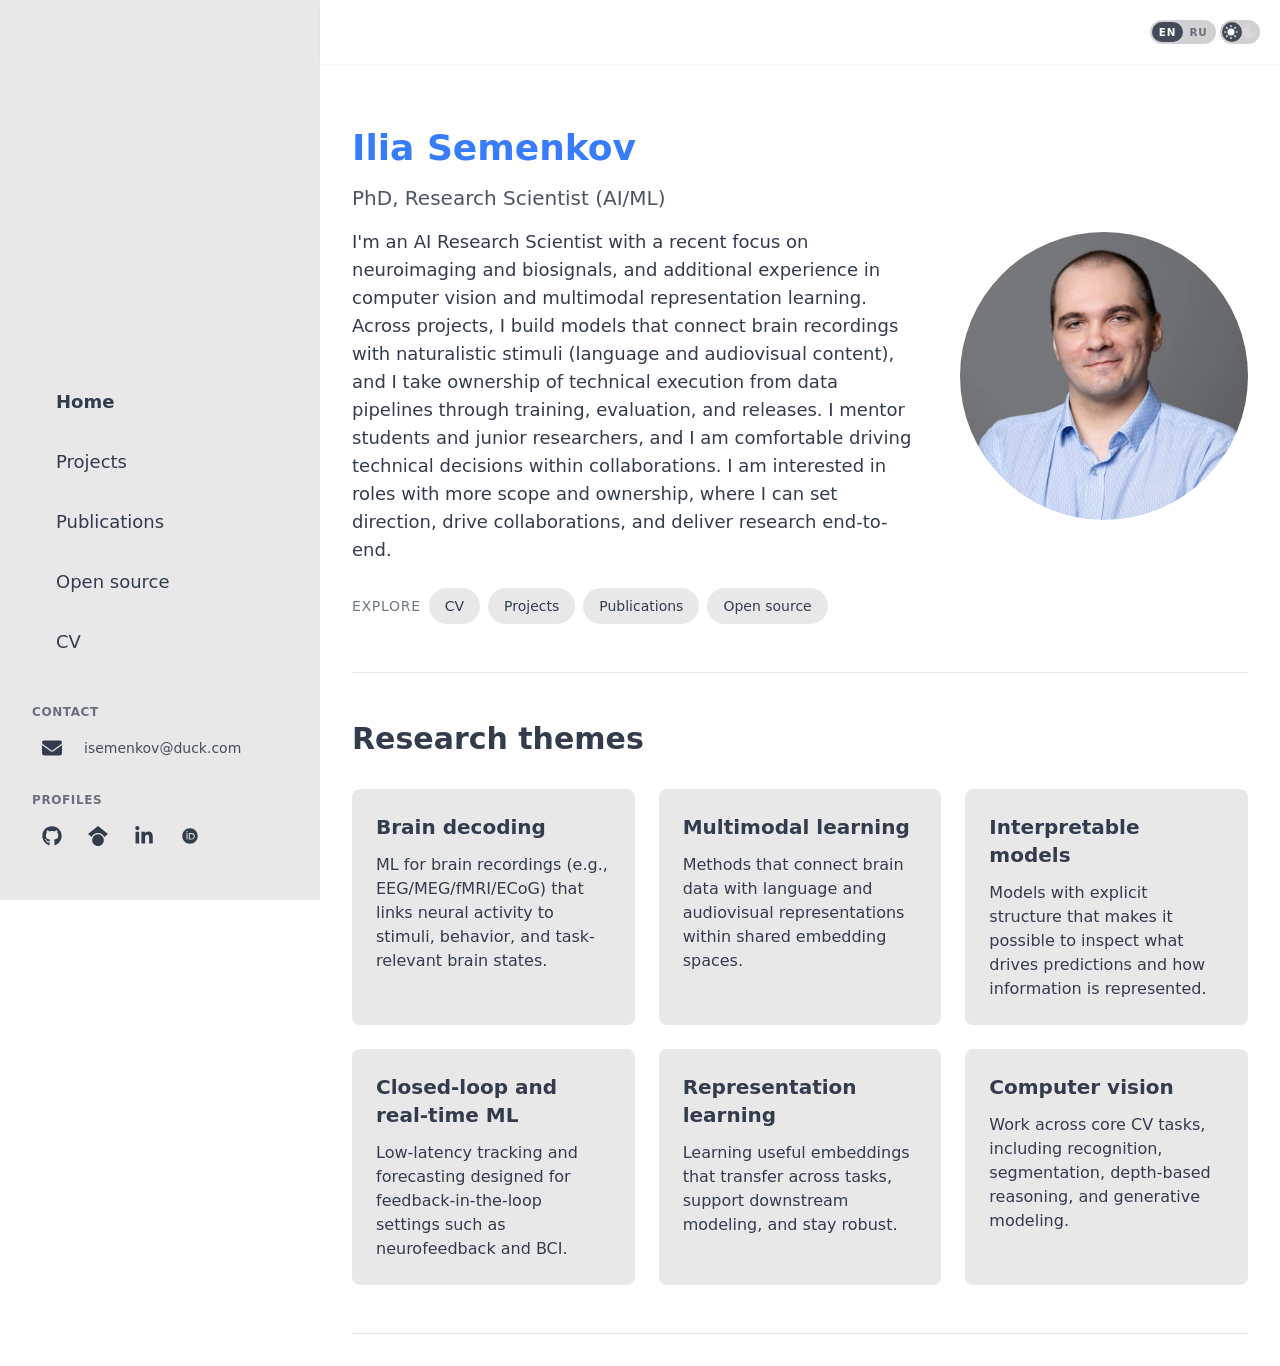
==== commit 26e93508: "Update HTML files and add new resume PDFs for enhanced content - Updated the 404.html and index.html" ====
--- a/index.html
+++ b/index.html
@@ -1,4 +1,4 @@
-<!DOCTYPE html><html lang="en" data-astro-cid-sckkx6r4> <head><meta name="astro-view-transitions-enabled" content="true"><meta name="astro-view-transitions-fallback" content="animate"><script type="module" src="/_astro/ClientRouter.astro_astro_type_script_index_0_lang.QW52Ox2j.js"></script><meta charset="utf-8"><meta name="viewport" content="width=device-width,initial-scale=1"><link rel="icon" type="image/svg+xml" href="data:image/svg+xml,<svg xmlns=%22http://www.w3.org/2000/svg%22 viewBox=%220 0 100 100%22><text y=%22.9em%22 font-size=%2290%22>🎓</text></svg>"><meta name="generator" content="Astro v5.15.9"><!-- Sitemap --><link rel="sitemap" href="/sitemap-index.xml"><!-- Canonical URL --><link rel="canonical" href="https://ivsemenkov.github.io/"><!-- Primary Meta Tags --><title>Ilia Semenkov</title><meta name="title" content="Ilia Semenkov"><meta name="description" content="Ilia Semenkov, PhD is a research fellow at the Artificial Intelligence Research Institute, HSE University."><!-- Open Graph / Facebook --><meta property="og:type" content="website"><meta property="og:url" content="https://ivsemenkov.github.io/"><meta property="og:title" content="Ilia Semenkov"><meta property="og:description" content="Ilia Semenkov, PhD is a research fellow at the Artificial Intelligence Research Institute, HSE University."><meta property="og:image" content="https://ivsemenkov.github.io/favicon.svg"><!-- Twitter --><meta property="twitter:card" content="summary_large_image"><meta property="twitter:url" content="https://ivsemenkov.github.io/"><meta property="twitter:title" content="Ilia Semenkov"><meta property="twitter:description" content="Ilia Semenkov, PhD is a research fellow at the Artificial Intelligence Research Institute, HSE University."><meta property="twitter:image" content="https://ivsemenkov.github.io/favicon.svg"><!-- Theme: one script, capture-phase click so toggle always wins. --><script>(function(){const lightTheme = "emerald";
+<!DOCTYPE html><html lang="en" data-astro-cid-sckkx6r4> <head><meta name="astro-view-transitions-enabled" content="true"><meta name="astro-view-transitions-fallback" content="animate"><script type="module" src="/_astro/ClientRouter.astro_astro_type_script_index_0_lang.QW52Ox2j.js"></script><meta charset="utf-8"><meta name="viewport" content="width=device-width,initial-scale=1"><link rel="icon" type="image/svg+xml" href="data:image/svg+xml,<svg xmlns=%22http://www.w3.org/2000/svg%22 viewBox=%220 0 100 100%22><text y=%22.9em%22 font-size=%2290%22>🎓</text></svg>"><meta name="generator" content="Astro v5.15.9"><!-- Sitemap --><link rel="sitemap" href="/sitemap-index.xml"><!-- Canonical + Alternate locales --><link rel="canonical" href="https://ivsemenkov.github.io/"><link rel="alternate" hreflang="en" href="https://ivsemenkov.github.io/"><link rel="alternate" hreflang="ru" href="https://ivsemenkov.github.io/ru"><link rel="alternate" hreflang="x-default" href="https://ivsemenkov.github.io/"><!-- Primary Meta Tags --><title>Ilia Semenkov</title><meta name="title" content="Ilia Semenkov"><meta name="description" content="Ilia Semenkov, PhD is a research fellow at the Artificial Intelligence Research Institute, HSE University."><!-- Open Graph --><meta property="og:type" content="website"><meta property="og:url" content="https://ivsemenkov.github.io/"><meta property="og:title" content="Ilia Semenkov"><meta property="og:description" content="Ilia Semenkov, PhD is a research fellow at the Artificial Intelligence Research Institute, HSE University."><meta property="og:image" content="https://ivsemenkov.github.io/favicon.svg"><!-- Twitter --><meta property="twitter:card" content="summary_large_image"><meta property="twitter:url" content="https://ivsemenkov.github.io/"><meta property="twitter:title" content="Ilia Semenkov"><meta property="twitter:description" content="Ilia Semenkov, PhD is a research fellow at the Artificial Intelligence Research Institute, HSE University."><meta property="twitter:image" content="https://ivsemenkov.github.io/favicon.svg"><!-- Theme: one script, capture-phase click so toggle always wins. --><script>(function(){const lightTheme = "emerald";
 const darkTheme = "night";
 
   var KEY = 'theme';
@@ -24,9 +24,11 @@
     var toggles = document.querySelectorAll('[data-toggle-theme]');
     for (var i = 0; i < toggles.length; i++) {
       var el = toggles[i];
-      var list = (el.getAttribute('data-toggle-theme') || '').split(',').map(function(s) { return s.trim(); });
+      var list = (el.getAttribute('data-toggle-theme') || '').split(',').map(function (s) {
+        return s.trim();
+      });
       if (list.length < 2) continue;
-      var isDark = (cur === list[0]);
+      var isDark = cur === list[0];
       var input = el.querySelector('input[type="checkbox"]');
       if (input) input.checked = isDark;
     }
@@ -36,36 +38,57 @@
     if (!el) return;
     ev.preventDefault();
     ev.stopPropagation();
-    var list = (el.getAttribute('data-toggle-theme') || '').split(',').map(function(s) { return s.trim(); });
+    var list = (el.getAttribute('data-toggle-theme') || '').split(',').map(function (s) {
+      return s.trim();
+    });
     if (list.length < 2) return;
     var cur = document.documentElement.getAttribute('data-theme');
-    var next = (cur === list[0]) ? list[1] : list[0];
+    var next = cur === list[0] ? list[1] : list[0];
     localStorage.setItem(KEY, next);
     document.documentElement.setAttribute('data-theme', next);
     syncCheckbox();
   }
   apply();
   syncCheckbox();
-  var observer = new MutationObserver(function() {
+  var observer = new MutationObserver(function () {
     syncCheckbox();
   });
   observer.observe(document.documentElement, {
     attributes: true,
-    attributeFilter: ['data-theme']
+    attributeFilter: ['data-theme'],
   });
   document.addEventListener('click', onToggleClick, true);
-  document.addEventListener('DOMContentLoaded', function() {
+  document.addEventListener('DOMContentLoaded', function () {
     syncCheckbox();
     setTimeout(syncCheckbox, 50);
   });
-  document.addEventListener('astro:after-swap', function() {
+  document.addEventListener('astro:after-swap', function () {
     apply();
     syncCheckbox();
-    [50, 150, 350, 600].forEach(function(ms) { setTimeout(syncCheckbox, ms); });
+    [50, 150, 350, 600].forEach(function (ms) {
+      setTimeout(syncCheckbox, ms);
+    });
   });
-})();</script><link rel="stylesheet" href="/_astro/cv.-ypf4bYG.css">
+})();</script><link rel="stylesheet" href="/_astro/cv.vBs1wGxD.css">
+<link rel="stylesheet" href="/_astro/cv.DA06Rqzp.css">
 <style>.author-me[data-astro-cid-j7pv25f6],[data-astro-cid-j7pv25f6][data-author-me]{font-weight:600!important;padding:0 .25em;border-radius:3px}[data-theme-mode=light] .author-me[data-astro-cid-j7pv25f6],[data-theme-mode=light] [data-astro-cid-j7pv25f6][data-author-me]{background-color:#cbd5e1!important}[data-theme-mode=dark] .author-me[data-astro-cid-j7pv25f6],[data-theme-mode=dark] [data-astro-cid-j7pv25f6][data-author-me]{background-color:#ffffff26!important}
 </style></head> <body data-astro-cid-sckkx6r4> <div class="bg-base-100 drawer lg:drawer-open " data-astro-cid-sckkx6r4> <input id="my-drawer" type="checkbox" class="drawer-toggle" data-astro-cid-sckkx6r4> <!-- Drawer content --> <div class="drawer-content bg-base-100" data-astro-cid-sckkx6r4> <div class="app-topbar sticky top-0 z-50 bg-base-100/95 text-base-content shadow-sm backdrop-blur supports-[backdrop-filter]:bg-base-100/80" data-astro-cid-sckkx6r4> <nav class="navbar app-navbar" data-astro-cid-sckkx6r4> <div class="navbar-start shrink-0" data-astro-cid-sckkx6r4>  <label for="my-drawer" class="btn btn-square btn-ghost lg:hidden" data-astro-cid-sckkx6r4> <!--
 Pass any SVG icon as children (recommended width/height : w-6 h-6 or size-6)
 By default, it's using your primary color for styling
---><div class="w-12 h-12 inline-flex items-center justify-center rounded-xl bg-primary/20 text-primary">  <svg xmlns="http://www.w3.org/2000/svg" fill="none" viewBox="0 0 24 24" stroke-width="1.5" class="size-6 stroke-current" data-astro-cid-sckkx6r4> <path stroke-linecap="round" stroke-linejoin="round" d="M3.75 6.75h16.5M3.75 12h16.5m-16.5 5.25h16.5" data-astro-cid-sckkx6r4></path> </svg>  </div> </label> </div> <div class="navbar-center min-w-0 flex-1 justify-center lg:hidden px-2" data-astro-cid-sckkx6r4> <span class="navbar-center-title truncate text-base font-black sm:text-lg" title="PhD · Research Scientist (AI/ML) Ilia Semenkov" data-astro-cid-sckkx6r4> Ilia Semenkov </span> </div> <div class="navbar-end app-navbar-end shrink-0" data-astro-cid-sckkx6r4> <button type="button" class="theme-toggle grid cursor-pointer place-items-center" data-toggle-theme="night,emerald" aria-label="Toggle theme" data-astro-cid-ygdvpqmu data-astro-transition-persist="astro-ucnox4ks-1"> <span class="theme-toggle-knob" aria-hidden="true" data-astro-cid-ygdvpqmu></span> <svg class="theme-icon-sun stroke-base-100 fill-base-100 col-start-1 row-start-1 transition-opacity" xmlns="http://www.w3.org/2000/svg" width="14" height="14" viewBox="0 0 24 24" fill="none" stroke="currentColor" stroke-width="2" stroke-linecap="round" stroke-linejoin="round" data-astro-cid-ygdvpqmu> <circle cx="12" cy="12" r="5" data-astro-cid-ygdvpqmu></circle> <path d="M12 1v2M12 21v2M4.2 4.2l1.4 1.4M18.4 18.4l1.4 1.4M1 12h2M21 12h2M4.2 19.8l1.4-1.4M18.4 5.6l1.4-1.4" data-astro-cid-ygdvpqmu></path> </svg> <svg class="theme-icon-moon stroke-base-100 fill-base-100 col-start-2 row-start-1 transition-opacity" xmlns="http://www.w3.org/2000/svg" width="14" height="14" viewBox="0 0 24 24" fill="none" stroke="currentColor" stroke-width="2" stroke-linecap="round" stroke-linejoin="round" data-astro-cid-ygdvpqmu> <path d="M21 12.79A9 9 0 1 1 11.21 3 7 7 0 0 0 21 12.79z" data-astro-cid-ygdvpqmu></path> </svg> </button>  </div> </nav> </div> <main class="app-main mx-auto flex max-w-full flex-col px-4 py-6 sm:px-6 sm:py-8 lg:max-w-5xl lg:px-8 lg:pt-16" data-astro-cid-sckkx6r4> <!-- Page content -->  <section class="flex flex-col items-start gap-6 border-b pb-10 sm:flex-row sm:items-center sm:gap-12 sm:pb-12" data-astro-cid-j7pv25f6> <div class="flex-1 min-w-0 max-w-2xl"> <h1 class="mb-4 text-3xl font-bold sm:text-4xl"> <span class="text-secondary">Ilia Semenkov</span> </h1> <p class="mb-4 text-lg text-gray-600 sm:text-xl">PhD · Research Scientist (AI/ML)</p> <p class="mb-4 text-base leading-relaxed sm:text-lg"> I&#39;m an AI Research Scientist with a recent focus on neuroimaging and biosignals, and additional experience in computer vision and multimodal representation learning. Across projects, I build models that connect brain recordings with naturalistic stimuli (language and audiovisual content), and I take ownership of the technical execution — from data pipelines through training, evaluation, and releases. I mentor students and junior researchers, and I&#39;m comfortable driving technical decisions within collaborations. I&#39;m interested in roles with more scope and ownership, where I can set direction, drive collaborations, and deliver research end-to-end. </p> <div class="mt-6 flex flex-wrap items-center gap-2"> <span class="text-sm font-medium uppercase tracking-wider text-base-content/70">Explore</span> <nav class="flex flex-wrap gap-2" aria-label="Site sections"> <a href="/cv" class="inline-flex items-center rounded-full bg-base-200 px-4 py-2 text-sm font-medium text-base-content transition-colors hover:bg-secondary hover:text-secondary-content">CV</a> <a href="/projects" class="inline-flex items-center rounded-full bg-base-200 px-4 py-2 text-sm font-medium text-base-content transition-colors hover:bg-secondary hover:text-secondary-content">Projects</a> <a href="/publications" class="inline-flex items-center rounded-full bg-base-200 px-4 py-2 text-sm font-medium text-base-content transition-colors hover:bg-secondary hover:text-secondary-content">Publications</a> <a href="/open-source" class="inline-flex items-center rounded-full bg-base-200 px-4 py-2 text-sm font-medium text-base-content transition-colors hover:bg-secondary hover:text-secondary-content">Open Source</a> </nav> </div> </div> <div class="order-first mx-auto mb-2 h-44 w-44 shrink-0 sm:order-none sm:mb-0 sm:h-56 sm:w-56 lg:h-72 lg:w-72"> <img src="/_astro/profile_pictures.Dmzy9cGh_Z1RyMHF.webp" alt="Ilia Semenkov" loading="lazy" decoding="async" fetchpriority="auto" width="1756" height="1615" class="mask mask-circle h-full w-full object-cover object-center"> </div> </section> <section class="py-12 border-b" data-astro-cid-j7pv25f6> <h2 class="text-3xl font-bold mb-8">Research themes</h2> <div class="grid grid-cols-1 md:grid-cols-2 lg:grid-cols-3 gap-6"> <div class="p-6 rounded-lg text-base-content bg-base-200"> <h3 class="text-xl font-semibold mb-3">Brain decoding</h3> <p>ML for brain recordings (e.g., EEG/MEG/fMRI/ECoG) that links neural activity to stimuli, behavior, and task-relevant brain states.</p> </div><div class="p-6 rounded-lg text-base-content bg-base-200"> <h3 class="text-xl font-semibold mb-3">Multimodal learning</h3> <p>Methods that connect brain data with language and audiovisual representations within shared embedding spaces.</p> </div><div class="p-6 rounded-lg text-base-content bg-base-200"> <h3 class="text-xl font-semibold mb-3">Interpretable models</h3> <p>Models with explicit structure that makes it possible to inspect what drives predictions and how information is represented.</p> </div><div class="p-6 rounded-lg text-base-content bg-base-200"> <h3 class="text-xl font-semibold mb-3">Closed-loop and real-time ML</h3> <p>Low-latency tracking and forecasting designed for feedback-in-the-loop settings such as neurofeedback and BCI.</p> </div><div class="p-6 rounded-lg text-base-content bg-base-200"> <h3 class="text-xl font-semibold mb-3">Representation learning</h3> <p>Learning useful embeddings that transfer across tasks, support downstream modeling, and stay robust.</p> </div><div class="p-6 rounded-lg text-base-content bg-base-200"> <h3 class="text-xl font-semibold mb-3">Computer vision</h3> <p>Work across core CV tasks, including recognition, segmentation, depth-based reasoning, and generative modeling.</p> </div> </div> </section>  </main> </div> <!-- Drawer side --> <div class="drawer-side z-40" data-astro-cid-sckkx6r4> <label for="my-drawer" aria-label="close sidebar" class="drawer-overlay" data-astro-cid-sckkx6r4></label> <aside class="mobile-drawer-panel flex min-h-[100dvh] w-[20rem] max-w-[85vw] flex-col overflow-y-auto overscroll-contain bg-base-200 px-4 pt-4 pb-[max(env(safe-area-inset-bottom),5rem)] text-base-content lg:pb-[calc(env(safe-area-inset-bottom)+0.75rem)]" data-astro-cid-o5wx45wj> <div class="my-4 flex h-full flex-col gap-8 lg:my-8" data-astro-cid-o5wx45wj> <div data-astro-cid-o5wx45wj> <!-- Same block on every page: visible on Projects/Publications/Open source, invisible on Home/CV so nav aligns exactly --> <div class="navbar-top-block flex justify-center items-center flex-col navbar-top-invisible" data-astro-cid-o5wx45wj> <img src="/_astro/profile_pictures.Dmzy9cGh_Z1RyMHF.webp" alt data-astro-cid-o5wx45wj="true" loading="lazy" decoding="async" fetchpriority="auto" width="1756" height="1615" class="mask mask-circle size-44"> <h1 class="text-lg font-black mt-8 hidden lg:block" data-astro-cid-o5wx45wj> <span class="block" data-astro-cid-o5wx45wj>Ilia Semenkov</span> <span class="block text-base font-normal opacity-80" data-astro-cid-o5wx45wj>PhD · Research Scientist (AI/ML)</span> </h1> </div> <div class="mx-4 mt-8 lg:mt-16" data-astro-cid-o5wx45wj> <ul class="menu menu-md grow shrink space-y-4 overflow-y-auto pb-2" data-astro-cid-o5wx45wj> <li data-astro-cid-o5wx45wj><a href="/" class="text-lg font-bold" data-astro-cid-o5wx45wj>Home</a></li> <li data-astro-cid-o5wx45wj><a href="/projects" class="text-lg" data-astro-cid-o5wx45wj>Projects</a></li> <li data-astro-cid-o5wx45wj><a href="/publications" class="text-lg" data-astro-cid-o5wx45wj>Publications</a></li> <li data-astro-cid-o5wx45wj><a href="/open-source" class="text-lg" data-astro-cid-o5wx45wj>Open source</a></li> <li data-astro-cid-o5wx45wj><a href="/cv" class="text-lg" data-astro-cid-o5wx45wj>CV</a></li> </ul> </div> </div> <div class="mx-4 space-y-6 lg:mt-auto" data-astro-cid-o5wx45wj> <div data-astro-cid-o5wx45wj> <h2 class="text-xs font-semibold uppercase tracking-wider text-base-content/70 mb-2" data-astro-cid-o5wx45wj>Contact</h2> <div class="flex items-center gap-3" data-astro-cid-o5wx45wj> <a href="mailto:isemenkov@duck.com" class="size-10 inline-flex items-center justify-center rounded-xl hover:bg-primary/20 transition-all duration-300 shrink-0" aria-label="Email" data-astro-cid-o5wx45wj> <svg viewBox="0 0 512 512" class="size-5" fill="currentColor" data-astro-cid-o5wx45wj="true"><!--!Font Awesome Free 6.7.2 by @fontawesome - https://fontawesome.com License - https://fontawesome.com/license/free Copyright 2025 Fonticons, Inc.--><path d="M48 64C21.5 64 0 85.5 0 112c0 15.1 7.1 29.3 19.2 38.4L236.8 313.6c11.4 8.5 27 8.5 38.4 0L492.8 150.4c12.1-9.1 19.2-23.3 19.2-38.4c0-26.5-21.5-48-48-48L48 64zM0 176L0 384c0 35.3 28.7 64 64 64l384 0c35.3 0 64-28.7 64-64l0-208L294.4 339.2c-22.8 17.1-54 17.1-76.8 0L0 176z" /></svg> </a> <button type="button" class="copy-email text-sm text-base-content/90 hover:text-base-content hover:underline cursor-pointer focus:outline-none focus:underline text-left" data-email="isemenkov@duck.com" title="Copy email" data-astro-cid-o5wx45wj> isemenkov@duck.com </button> </div> </div> <div data-astro-cid-o5wx45wj> <h2 class="text-xs font-semibold uppercase tracking-wider text-base-content/70 mb-2" data-astro-cid-o5wx45wj>Profiles</h2> <div class="flex flex-wrap items-center justify-start gap-1.5">  <a href="https://github.com/ivsemenkov" target="_blank" rel="noopener noreferrer" class="size-10 inline-flex items-center justify-center rounded-xl hover:bg-primary/20 transition-all duration-300" aria-label="GitHub"> <svg viewBox="0 0 496 512" class="size-5" fill="currentColor"><!--!Font Awesome Free 6.7.2 by @fontawesome - https://fontawesome.com License - https://fontawesome.com/license/free Copyright 2025 Fonticons, Inc.--><path d="M165.9 397.4c0 2-2.3 3.6-5.2 3.6-3.3 .3-5.6-1.3-5.6-3.6 0-2 2.3-3.6 5.2-3.6 3-.3 5.6 1.3 5.6 3.6zm-31.1-4.5c-.7 2 1.3 4.3 4.3 4.9 2.6 1 5.6 0 6.2-2s-1.3-4.3-4.3-5.2c-2.6-.7-5.5 .3-6.2 2.3zm44.2-1.7c-2.9 .7-4.9 2.6-4.6 4.9 .3 2 2.9 3.3 5.9 2.6 2.9-.7 4.9-2.6 4.6-4.6-.3-1.9-3-3.2-5.9-2.9zM244.8 8C106.1 8 0 113.3 0 252c0 110.9 69.8 205.8 169.5 239.2 12.8 2.3 17.3-5.6 17.3-12.1 0-6.2-.3-40.4-.3-61.4 0 0-70 15-84.7-29.8 0 0-11.4-29.1-27.8-36.6 0 0-22.9-15.7 1.6-15.4 0 0 24.9 2 38.6 25.8 21.9 38.6 58.6 27.5 72.9 20.9 2.3-16 8.8-27.1 16-33.7-55.9-6.2-112.3-14.3-112.3-110.5 0-27.5 7.6-41.3 23.6-58.9-2.6-6.5-11.1-33.3 2.6-67.9 20.9-6.5 69 27 69 27 20-5.6 41.5-8.5 62.8-8.5s42.8 2.9 62.8 8.5c0 0 48.1-33.6 69-27 13.7 34.7 5.2 61.4 2.6 67.9 16 17.7 25.8 31.5 25.8 58.9 0 96.5-58.9 104.2-114.8 110.5 9.2 7.9 17 22.9 17 46.4 0 33.7-.3 75.4-.3 83.6 0 6.5 4.6 14.4 17.3 12.1C428.2 457.8 496 362.9 496 252 496 113.3 383.5 8 244.8 8zM97.2 352.9c-1.3 1-1 3.3 .7 5.2 1.6 1.6 3.9 2.3 5.2 1 1.3-1 1-3.3-.7-5.2-1.6-1.6-3.9-2.3-5.2-1zm-10.8-8.1c-.7 1.3 .3 2.9 2.3 3.9 1.6 1 3.6 .7 4.3-.7 .7-1.3-.3-2.9-2.3-3.9-2-.6-3.6-.3-4.3 .7zm32.4 35.6c-1.6 1.3-1 4.3 1.3 6.2 2.3 2.3 5.2 2.6 6.5 1 1.3-1.3 .7-4.3-1.3-6.2-2.2-2.3-5.2-2.6-6.5-1zm-11.4-14.7c-1.6 1-1.6 3.6 0 5.9 1.6 2.3 4.3 3.3 5.6 2.3 1.6-1.3 1.6-3.9 0-6.2-1.4-2.3-4-3.3-5.6-2z" /></svg> </a> <a href="https://scholar.google.com/citations?user=fR4qppEAAAAJ" target="_blank" rel="noopener noreferrer" class="size-10 inline-flex items-center justify-center rounded-xl hover:bg-primary/20 transition-all duration-300" aria-label="Google Scholar"> <svg viewBox="0 0 512 512" class="size-5" fill="currentColor"><!--!Font Awesome Free 6.7.2 by @fontawesome - https://fontawesome.com License - https://fontawesome.com/license/free Copyright 2025 Fonticons, Inc.--><path d="M390.9 298.5c0 0 0 .1 .1 .1c9.2 19.4 14.4 41.1 14.4 64C405.3 445.1 338.5 512 256 512s-149.3-66.9-149.3-149.3c0-22.9 5.2-44.6 14.4-64h0c1.7-3.6 3.6-7.2 5.6-10.7c4.4-7.6 9.4-14.7 15-21.3c27.4-32.6 68.5-53.3 114.4-53.3c33.6 0 64.6 11.1 89.6 29.9c9.1 6.9 17.4 14.7 24.8 23.5c5.6 6.6 10.6 13.8 15 21.3c2 3.4 3.8 7 5.5 10.5zm26.4-18.8c-30.1-58.4-91-98.4-161.3-98.4s-131.2 40-161.3 98.4L0 202.7 256 0 512 202.7l-94.7 77.1z" /></svg> </a> <a href="https://www.linkedin.com/in/ilia-semenkov-588487223/" target="_blank" rel="noopener noreferrer" class="size-10 inline-flex items-center justify-center rounded-xl hover:bg-primary/20 transition-all duration-300" aria-label="LinkedIn"> <svg viewBox="0 0 448 512" class="size-5" fill="currentColor"><!--!Font Awesome Free 6.7.2 by @fontawesome - https://fontawesome.com License - https://fontawesome.com/license/free Copyright 2025 Fonticons, Inc.--><path d="M100.3 448H7.4V148.9h92.9zM53.8 108.1C24.1 108.1 0 83.5 0 53.8a53.8 53.8 0 0 1 107.6 0c0 29.7-24.1 54.3-53.8 54.3zM447.9 448h-92.7V302.4c0-34.7-.7-79.2-48.3-79.2-48.3 0-55.7 37.7-55.7 76.7V448h-92.8V148.9h89.1v40.8h1.3c12.4-23.5 42.7-48.3 87.9-48.3 94 0 111.3 61.9 111.3 142.3V448z" /></svg> </a> <a href="https://orcid.org/0000-0003-1515-7062" target="_blank" rel="noopener noreferrer" class="size-10 inline-flex items-center justify-center rounded-xl hover:bg-primary/20 transition-all duration-300" aria-label="ORCID"> <svg viewBox="0 0 640 640" class="size-5" fill="currentColor"><!--!Font Awesome Free v7.0.0 by @fontawesome - https://fontawesome.com License - https://fontawesome.com/license/free Copyright 2025 Fonticons, Inc.--><path d="M358.7 252.2L312.8 252.2L312.8 406L360.3 406C427.9 406 443.4 354.7 443.4 329.1C443.4 287.5 416.9 252.2 358.7 252.2zM320 72C183 72 72 183 72 320C72 457 183 568 320 568C457 568 568 457 568 320C568 183 457 72 320 72zM239.2 432.8L209.4 432.8L209.4 225.3L239.2 225.3L239.2 432.8zM224.3 162.5C235.1 162.5 243.9 171.3 243.9 182.1C243.9 192.9 235.1 201.7 224.3 201.7C213.5 201.7 204.7 192.9 204.7 182.1C204.7 171.3 213.5 162.5 224.3 162.5zM364 433L283 433L283 225.3L363.6 225.3C440.3 225.3 474 280.1 474 329.2C474 382.5 432.3 433.1 364 433.1z" /></svg> </a> </div> </div> </div> </div> </aside>  <script type="module">document.addEventListener("click",e=>{const t=e.target?.closest?.(".copy-email");if(!t||!t.dataset.email)return;const s=t.dataset.email;navigator.clipboard?.writeText(s).then(()=>{const a=t.textContent;t.textContent="Copied!",t.classList.add("text-success"),setTimeout(()=>{t.textContent=a,t.classList.remove("text-success")},1500)})});</script> </div> </div> <script type="module">function n(){const e=window.location.hash?.slice(1);if(!e)return;const o=()=>{const t=document.getElementById(e);if(!t)return;const i=t.getBoundingClientRect().top+window.scrollY-88;window.scrollTo({top:Math.max(0,i),behavior:"smooth"}),t.classList.add("anchor-highlight"),setTimeout(()=>t.classList.remove("anchor-highlight"),2500)};o(),document.getElementById(e)||requestAnimationFrame(()=>requestAnimationFrame(o))}n();window.addEventListener("hashchange",n);document.addEventListener("astro:page-load",n);</script> </body> </html> +--><div class="w-12 h-12 inline-flex items-center justify-center rounded-xl bg-primary/20 text-primary">  <svg xmlns="http://www.w3.org/2000/svg" fill="none" viewBox="0 0 24 24" stroke-width="1.5" class="size-6 stroke-current" data-astro-cid-sckkx6r4> <path stroke-linecap="round" stroke-linejoin="round" d="M3.75 6.75h16.5M3.75 12h16.5m-16.5 5.25h16.5" data-astro-cid-sckkx6r4></path> </svg>  </div> </label> </div> <div class="navbar-center min-w-0 flex-1 justify-center lg:hidden px-2" data-astro-cid-sckkx6r4> <span class="navbar-center-title truncate text-base font-black sm:text-lg" title="PhD, Research Scientist (AI/ML) Ilia Semenkov" data-astro-cid-sckkx6r4> Ilia Semenkov </span> </div> <div class="navbar-end app-navbar-end shrink-0 gap-1" data-astro-cid-sckkx6r4> <nav class="locale-toggle" aria-label="Site language" data-active-locale="en" data-astro-cid-got23tqz> <span class="locale-toggle-indicator" aria-hidden="true" data-astro-cid-got23tqz></span> <span class="locale-toggle-option locale-toggle-option--active" aria-current="page" lang="en" data-astro-cid-got23tqz> EN </span><a href="/ru" class="locale-toggle-option" data-locale-switch aria-label="Switch to Russian" title="Switch to Russian" lang="ru" data-astro-cid-got23tqz> RU </a> </nav>  <script type="module">document.documentElement.hasAttribute("data-locale-switch-bound")||(document.documentElement.setAttribute("data-locale-switch-bound","1"),document.addEventListener("click",e=>{const n=e.target?.closest?.("[data-locale-switch]");if(!n)return;const o=n.getAttribute("href");if(!o)return;e.preventDefault();const t=new URL(o,window.location.origin);t.search=window.location.search,t.hash=window.location.hash,window.location.assign(t.toString())}));</script> <button type="button" class="theme-toggle grid cursor-pointer place-items-center" data-toggle-theme="night,emerald" aria-label="Toggle theme" data-astro-cid-ygdvpqmu data-astro-transition-persist="astro-ucnox4ks-1"> <span class="theme-toggle-knob" aria-hidden="true" data-astro-cid-ygdvpqmu></span> <svg class="theme-icon-sun stroke-base-100 fill-base-100 col-start-1 row-start-1 transition-opacity" xmlns="http://www.w3.org/2000/svg" width="14" height="14" viewBox="0 0 24 24" fill="none" stroke="currentColor" stroke-width="2" stroke-linecap="round" stroke-linejoin="round" data-astro-cid-ygdvpqmu> <circle cx="12" cy="12" r="5" data-astro-cid-ygdvpqmu></circle> <path d="M12 1v2M12 21v2M4.2 4.2l1.4 1.4M18.4 18.4l1.4 1.4M1 12h2M21 12h2M4.2 19.8l1.4-1.4M18.4 5.6l1.4-1.4" data-astro-cid-ygdvpqmu></path> </svg> <svg class="theme-icon-moon stroke-base-100 fill-base-100 col-start-2 row-start-1 transition-opacity" xmlns="http://www.w3.org/2000/svg" width="14" height="14" viewBox="0 0 24 24" fill="none" stroke="currentColor" stroke-width="2" stroke-linecap="round" stroke-linejoin="round" data-astro-cid-ygdvpqmu> <path d="M21 12.79A9 9 0 1 1 11.21 3 7 7 0 0 0 21 12.79z" data-astro-cid-ygdvpqmu></path> </svg> </button>  </div> </nav> </div> <main class="app-main mx-auto flex max-w-full flex-col px-4 py-6 sm:px-6 sm:py-8 lg:max-w-5xl lg:px-8 lg:pt-16" data-astro-cid-sckkx6r4> <!-- Page content -->  <section class="flex flex-col items-start gap-6 border-b pb-10 sm:flex-row sm:items-center sm:gap-12 sm:pb-12" data-astro-cid-j7pv25f6> <div class="flex-1 min-w-0 max-w-2xl"> <h1 class="mb-4 text-3xl font-bold sm:text-4xl"> <span class="text-secondary">Ilia Semenkov</span> </h1> <p class="mb-4 text-lg text-gray-600 sm:text-xl">PhD, Research Scientist (AI/ML)</p> <p class="mb-4 text-base leading-relaxed sm:text-lg"> I&#39;m an AI Research Scientist with a recent focus on neuroimaging and biosignals, and additional experience in computer vision and multimodal representation learning. Across projects, I build models that connect brain recordings with naturalistic stimuli (language and audiovisual content), and I take ownership of technical execution from data pipelines through training, evaluation, and releases. I mentor students and junior researchers, and I am comfortable driving technical decisions within collaborations. I am interested in roles with more scope and ownership, where I can set direction, drive collaborations, and deliver research end-to-end. </p> <div class="mt-6 flex flex-wrap items-center gap-2"> <span class="text-sm font-medium uppercase tracking-wider text-base-content/70">Explore</span> <nav class="flex flex-wrap gap-2" aria-label="Site sections"> <a href="/cv" class="inline-flex items-center rounded-full bg-base-200 px-4 py-2 text-sm font-medium text-base-content transition-colors hover:bg-secondary hover:text-secondary-content">CV</a> <a href="/projects" class="inline-flex items-center rounded-full bg-base-200 px-4 py-2 text-sm font-medium text-base-content transition-colors hover:bg-secondary hover:text-secondary-content">Projects</a> <a href="/publications" class="inline-flex items-center rounded-full bg-base-200 px-4 py-2 text-sm font-medium text-base-content transition-colors hover:bg-secondary hover:text-secondary-content">Publications</a> <a href="/open-source" class="inline-flex items-center rounded-full bg-base-200 px-4 py-2 text-sm font-medium text-base-content transition-colors hover:bg-secondary hover:text-secondary-content">Open source</a> </nav> </div> </div> <div class="order-first mx-auto mb-2 h-44 w-44 shrink-0 sm:order-none sm:mb-0 sm:h-56 sm:w-56 lg:h-72 lg:w-72"> <img src="/_astro/profile_pictures.Dmzy9cGh_Z1RyMHF.webp" alt="Ilia Semenkov" loading="lazy" decoding="async" fetchpriority="auto" width="1756" height="1615" class="mask mask-circle h-full w-full object-cover object-center"> </div> </section> <section class="py-12 border-b" data-astro-cid-j7pv25f6> <h2 class="text-3xl font-bold mb-8">Research themes</h2> <div class="grid grid-cols-1 md:grid-cols-2 lg:grid-cols-3 gap-6"> <div class="p-6 rounded-lg text-base-content bg-base-200"> <h3 class="text-xl font-semibold mb-3">Brain decoding</h3> <p>ML for brain recordings (e.g., EEG/MEG/fMRI/ECoG) that links neural activity to stimuli, behavior, and task-relevant brain states.</p> </div><div class="p-6 rounded-lg text-base-content bg-base-200"> <h3 class="text-xl font-semibold mb-3">Multimodal learning</h3> <p>Methods that connect brain data with language and audiovisual representations within shared embedding spaces.</p> </div><div class="p-6 rounded-lg text-base-content bg-base-200"> <h3 class="text-xl font-semibold mb-3">Interpretable models</h3> <p>Models with explicit structure that makes it possible to inspect what drives predictions and how information is represented.</p> </div><div class="p-6 rounded-lg text-base-content bg-base-200"> <h3 class="text-xl font-semibold mb-3">Closed-loop and real-time ML</h3> <p>Low-latency tracking and forecasting designed for feedback-in-the-loop settings such as neurofeedback and BCI.</p> </div><div class="p-6 rounded-lg text-base-content bg-base-200"> <h3 class="text-xl font-semibold mb-3">Representation learning</h3> <p>Learning useful embeddings that transfer across tasks, support downstream modeling, and stay robust.</p> </div><div class="p-6 rounded-lg text-base-content bg-base-200"> <h3 class="text-xl font-semibold mb-3">Computer vision</h3> <p>Work across core CV tasks, including recognition, segmentation, depth-based reasoning, and generative modeling.</p> </div> </div> </section>  </main> </div> <!-- Drawer side --> <div class="drawer-side drawer-layer z-40" data-astro-cid-sckkx6r4> <label for="my-drawer" aria-label="Close sidebar" class="drawer-overlay" data-astro-cid-sckkx6r4></label> <aside class="mobile-drawer-panel flex min-h-[100dvh] w-[20rem] max-w-[85vw] flex-col overflow-y-auto overscroll-contain bg-base-200 px-4 pt-4 pb-[max(env(safe-area-inset-bottom),5rem)] text-base-content lg:pb-[calc(env(safe-area-inset-bottom)+0.75rem)]" data-astro-cid-o5wx45wj> <div class="my-4 flex h-full flex-col gap-8 lg:my-8" data-astro-cid-o5wx45wj> <div data-astro-cid-o5wx45wj> <!-- Same block on every page: visible on Projects/Publications/Open source, invisible on Home/CV so nav aligns exactly --> <div class="navbar-top-block flex justify-center items-center flex-col navbar-top-invisible" data-astro-cid-o5wx45wj> <img src="/_astro/profile_pictures.Dmzy9cGh_Z1RyMHF.webp" alt data-astro-cid-o5wx45wj="true" loading="lazy" decoding="async" fetchpriority="auto" width="1756" height="1615" class="mask mask-circle size-44"> <h1 class="text-lg font-black mt-8 hidden lg:block" data-astro-cid-o5wx45wj> <span class="block" data-astro-cid-o5wx45wj>Ilia Semenkov</span> <span class="block text-base font-normal opacity-80" data-astro-cid-o5wx45wj>PhD, Research Scientist (AI/ML)</span> </h1> </div> <div class="mx-4 mt-8 lg:mt-16" data-astro-cid-o5wx45wj> <ul class="menu menu-md grow shrink space-y-4 overflow-y-auto pb-2" data-astro-cid-o5wx45wj> <li data-astro-cid-o5wx45wj><a href="/" class="text-lg font-bold" data-astro-cid-o5wx45wj>Home</a></li> <li data-astro-cid-o5wx45wj><a href="/projects" class="text-lg" data-astro-cid-o5wx45wj>Projects</a></li> <li data-astro-cid-o5wx45wj><a href="/publications" class="text-lg" data-astro-cid-o5wx45wj>Publications</a></li> <li data-astro-cid-o5wx45wj><a href="/open-source" class="text-lg" data-astro-cid-o5wx45wj>Open source</a></li> <li data-astro-cid-o5wx45wj><a href="/cv" class="text-lg" data-astro-cid-o5wx45wj>CV</a></li> </ul> </div> </div> <div class="mx-4 space-y-6 lg:mt-auto" data-astro-cid-o5wx45wj> <div data-astro-cid-o5wx45wj> <h2 class="text-xs font-semibold uppercase tracking-wider text-base-content/70 mb-2" data-astro-cid-o5wx45wj>Contact</h2> <div class="flex items-center gap-3" data-astro-cid-o5wx45wj> <a href="mailto:isemenkov@duck.com" class="size-10 inline-flex items-center justify-center rounded-xl hover:bg-primary/20 transition-all duration-300 shrink-0" aria-label="Email" data-astro-cid-o5wx45wj> <svg viewBox="0 0 512 512" class="size-5" fill="currentColor" data-astro-cid-o5wx45wj="true"><!--!Font Awesome Free 6.7.2 by @fontawesome - https://fontawesome.com License - https://fontawesome.com/license/free Copyright 2025 Fonticons, Inc.--><path d="M48 64C21.5 64 0 85.5 0 112c0 15.1 7.1 29.3 19.2 38.4L236.8 313.6c11.4 8.5 27 8.5 38.4 0L492.8 150.4c12.1-9.1 19.2-23.3 19.2-38.4c0-26.5-21.5-48-48-48L48 64zM0 176L0 384c0 35.3 28.7 64 64 64l384 0c35.3 0 64-28.7 64-64l0-208L294.4 339.2c-22.8 17.1-54 17.1-76.8 0L0 176z" /></svg> </a> <button type="button" class="copy-email text-sm text-base-content/90 hover:text-base-content hover:underline cursor-pointer focus:outline-none focus:underline text-left" data-email="isemenkov@duck.com" title="Copy email" data-astro-cid-o5wx45wj> isemenkov@duck.com </button> </div> </div> <div data-astro-cid-o5wx45wj> <h2 class="text-xs font-semibold uppercase tracking-wider text-base-content/70 mb-2" data-astro-cid-o5wx45wj>Profiles</h2> <div class="flex flex-wrap items-center justify-start gap-1.5">  <a href="https://github.com/ivsemenkov" target="_blank" rel="noopener noreferrer" class="size-10 inline-flex items-center justify-center rounded-xl hover:bg-primary/20 transition-all duration-300" aria-label="GitHub"> <svg viewBox="0 0 496 512" class="size-5" fill="currentColor"><!--!Font Awesome Free 6.7.2 by @fontawesome - https://fontawesome.com License - https://fontawesome.com/license/free Copyright 2025 Fonticons, Inc.--><path d="M165.9 397.4c0 2-2.3 3.6-5.2 3.6-3.3 .3-5.6-1.3-5.6-3.6 0-2 2.3-3.6 5.2-3.6 3-.3 5.6 1.3 5.6 3.6zm-31.1-4.5c-.7 2 1.3 4.3 4.3 4.9 2.6 1 5.6 0 6.2-2s-1.3-4.3-4.3-5.2c-2.6-.7-5.5 .3-6.2 2.3zm44.2-1.7c-2.9 .7-4.9 2.6-4.6 4.9 .3 2 2.9 3.3 5.9 2.6 2.9-.7 4.9-2.6 4.6-4.6-.3-1.9-3-3.2-5.9-2.9zM244.8 8C106.1 8 0 113.3 0 252c0 110.9 69.8 205.8 169.5 239.2 12.8 2.3 17.3-5.6 17.3-12.1 0-6.2-.3-40.4-.3-61.4 0 0-70 15-84.7-29.8 0 0-11.4-29.1-27.8-36.6 0 0-22.9-15.7 1.6-15.4 0 0 24.9 2 38.6 25.8 21.9 38.6 58.6 27.5 72.9 20.9 2.3-16 8.8-27.1 16-33.7-55.9-6.2-112.3-14.3-112.3-110.5 0-27.5 7.6-41.3 23.6-58.9-2.6-6.5-11.1-33.3 2.6-67.9 20.9-6.5 69 27 69 27 20-5.6 41.5-8.5 62.8-8.5s42.8 2.9 62.8 8.5c0 0 48.1-33.6 69-27 13.7 34.7 5.2 61.4 2.6 67.9 16 17.7 25.8 31.5 25.8 58.9 0 96.5-58.9 104.2-114.8 110.5 9.2 7.9 17 22.9 17 46.4 0 33.7-.3 75.4-.3 83.6 0 6.5 4.6 14.4 17.3 12.1C428.2 457.8 496 362.9 496 252 496 113.3 383.5 8 244.8 8zM97.2 352.9c-1.3 1-1 3.3 .7 5.2 1.6 1.6 3.9 2.3 5.2 1 1.3-1 1-3.3-.7-5.2-1.6-1.6-3.9-2.3-5.2-1zm-10.8-8.1c-.7 1.3 .3 2.9 2.3 3.9 1.6 1 3.6 .7 4.3-.7 .7-1.3-.3-2.9-2.3-3.9-2-.6-3.6-.3-4.3 .7zm32.4 35.6c-1.6 1.3-1 4.3 1.3 6.2 2.3 2.3 5.2 2.6 6.5 1 1.3-1.3 .7-4.3-1.3-6.2-2.2-2.3-5.2-2.6-6.5-1zm-11.4-14.7c-1.6 1-1.6 3.6 0 5.9 1.6 2.3 4.3 3.3 5.6 2.3 1.6-1.3 1.6-3.9 0-6.2-1.4-2.3-4-3.3-5.6-2z" /></svg> </a> <a href="https://scholar.google.com/citations?user=fR4qppEAAAAJ" target="_blank" rel="noopener noreferrer" class="size-10 inline-flex items-center justify-center rounded-xl hover:bg-primary/20 transition-all duration-300" aria-label="Google Scholar"> <svg viewBox="0 0 512 512" class="size-5" fill="currentColor"><!--!Font Awesome Free 6.7.2 by @fontawesome - https://fontawesome.com License - https://fontawesome.com/license/free Copyright 2025 Fonticons, Inc.--><path d="M390.9 298.5c0 0 0 .1 .1 .1c9.2 19.4 14.4 41.1 14.4 64C405.3 445.1 338.5 512 256 512s-149.3-66.9-149.3-149.3c0-22.9 5.2-44.6 14.4-64h0c1.7-3.6 3.6-7.2 5.6-10.7c4.4-7.6 9.4-14.7 15-21.3c27.4-32.6 68.5-53.3 114.4-53.3c33.6 0 64.6 11.1 89.6 29.9c9.1 6.9 17.4 14.7 24.8 23.5c5.6 6.6 10.6 13.8 15 21.3c2 3.4 3.8 7 5.5 10.5zm26.4-18.8c-30.1-58.4-91-98.4-161.3-98.4s-131.2 40-161.3 98.4L0 202.7 256 0 512 202.7l-94.7 77.1z" /></svg> </a> <a href="https://www.linkedin.com/in/ilia-semenkov-588487223/" target="_blank" rel="noopener noreferrer" class="size-10 inline-flex items-center justify-center rounded-xl hover:bg-primary/20 transition-all duration-300" aria-label="LinkedIn"> <svg viewBox="0 0 448 512" class="size-5" fill="currentColor"><!--!Font Awesome Free 6.7.2 by @fontawesome - https://fontawesome.com License - https://fontawesome.com/license/free Copyright 2025 Fonticons, Inc.--><path d="M100.3 448H7.4V148.9h92.9zM53.8 108.1C24.1 108.1 0 83.5 0 53.8a53.8 53.8 0 0 1 107.6 0c0 29.7-24.1 54.3-53.8 54.3zM447.9 448h-92.7V302.4c0-34.7-.7-79.2-48.3-79.2-48.3 0-55.7 37.7-55.7 76.7V448h-92.8V148.9h89.1v40.8h1.3c12.4-23.5 42.7-48.3 87.9-48.3 94 0 111.3 61.9 111.3 142.3V448z" /></svg> </a> <a href="https://orcid.org/0000-0003-1515-7062" target="_blank" rel="noopener noreferrer" class="size-10 inline-flex items-center justify-center rounded-xl hover:bg-primary/20 transition-all duration-300" aria-label="ORCID"> <svg viewBox="0 0 640 640" class="size-5" fill="currentColor"><!--!Font Awesome Free v7.0.0 by @fontawesome - https://fontawesome.com License - https://fontawesome.com/license/free Copyright 2025 Fonticons, Inc.--><path d="M358.7 252.2L312.8 252.2L312.8 406L360.3 406C427.9 406 443.4 354.7 443.4 329.1C443.4 287.5 416.9 252.2 358.7 252.2zM320 72C183 72 72 183 72 320C72 457 183 568 320 568C457 568 568 457 568 320C568 183 457 72 320 72zM239.2 432.8L209.4 432.8L209.4 225.3L239.2 225.3L239.2 432.8zM224.3 162.5C235.1 162.5 243.9 171.3 243.9 182.1C243.9 192.9 235.1 201.7 224.3 201.7C213.5 201.7 204.7 192.9 204.7 182.1C204.7 171.3 213.5 162.5 224.3 162.5zM364 433L283 433L283 225.3L363.6 225.3C440.3 225.3 474 280.1 474 329.2C474 382.5 432.3 433.1 364 433.1z" /></svg> </a> </div> </div> </div> </div> </aside>  <script>(function(){const copiedText = "Copied!";
+
+  document.addEventListener('click', (event) => {
+    const btn = event.target?.closest?.('.copy-email');
+    if (!btn || !btn.dataset.email) return;
+    const email = btn.dataset.email;
+    navigator.clipboard?.writeText(email).then(() => {
+      const original = btn.textContent;
+      btn.textContent = copiedText;
+      btn.classList.add('text-success');
+      setTimeout(() => {
+        btn.textContent = original;
+        btn.classList.remove('text-success');
+      }, 1500);
+    });
+  });
+})();</script> </div> </div> <script type="module">function n(){const e=window.location.hash?.slice(1);if(!e)return;const o=()=>{const t=document.getElementById(e);if(!t)return;const i=t.getBoundingClientRect().top+window.scrollY-88;window.scrollTo({top:Math.max(0,i),behavior:"smooth"}),t.classList.add("anchor-highlight"),setTimeout(()=>t.classList.remove("anchor-highlight"),2500)};o(),document.getElementById(e)||requestAnimationFrame(()=>requestAnimationFrame(o))}n();window.addEventListener("hashchange",n);document.addEventListener("astro:page-load",n);</script> </body> </html> 
--- a/_astro/cv.vBs1wGxD.css
+++ b/_astro/cv.vBs1wGxD.css
@@ -0,0 +1 @@
+*,:before,:after{--tw-border-spacing-x: 0;--tw-border-spacing-y: 0;--tw-translate-x: 0;--tw-translate-y: 0;--tw-rotate: 0;--tw-skew-x: 0;--tw-skew-y: 0;--tw-scale-x: 1;--tw-scale-y: 1;--tw-pan-x: ;--tw-pan-y: ;--tw-pinch-zoom: ;--tw-scroll-snap-strictness: proximity;--tw-gradient-from-position: ;--tw-gradient-via-position: ;--tw-gradient-to-position: ;--tw-ordinal: ;--tw-slashed-zero: ;--tw-numeric-figure: ;--tw-numeric-spacing: ;--tw-numeric-fraction: ;--tw-ring-inset: ;--tw-ring-offset-width: 0px;--tw-ring-offset-color: #fff;--tw-ring-color: rgb(59 130 246 / .5);--tw-ring-offset-shadow: 0 0 #0000;--tw-ring-shadow: 0 0 #0000;--tw-shadow: 0 0 #0000;--tw-shadow-colored: 0 0 #0000;--tw-blur: ;--tw-brightness: ;--tw-contrast: ;--tw-grayscale: ;--tw-hue-rotate: ;--tw-invert: ;--tw-saturate: ;--tw-sepia: ;--tw-drop-shadow: ;--tw-backdrop-blur: ;--tw-backdrop-brightness: ;--tw-backdrop-contrast: ;--tw-backdrop-grayscale: ;--tw-backdrop-hue-rotate: ;--tw-backdrop-invert: ;--tw-backdrop-opacity: ;--tw-backdrop-saturate: ;--tw-backdrop-sepia: ;--tw-contain-size: ;--tw-contain-layout: ;--tw-contain-paint: ;--tw-contain-style: }::backdrop{--tw-border-spacing-x: 0;--tw-border-spacing-y: 0;--tw-translate-x: 0;--tw-translate-y: 0;--tw-rotate: 0;--tw-skew-x: 0;--tw-skew-y: 0;--tw-scale-x: 1;--tw-scale-y: 1;--tw-pan-x: ;--tw-pan-y: ;--tw-pinch-zoom: ;--tw-scroll-snap-strictness: proximity;--tw-gradient-from-position: ;--tw-gradient-via-position: ;--tw-gradient-to-position: ;--tw-ordinal: ;--tw-slashed-zero: ;--tw-numeric-figure: ;--tw-numeric-spacing: ;--tw-numeric-fraction: ;--tw-ring-inset: ;--tw-ring-offset-width: 0px;--tw-ring-offset-color: #fff;--tw-ring-color: rgb(59 130 246 / .5);--tw-ring-offset-shadow: 0 0 #0000;--tw-ring-shadow: 0 0 #0000;--tw-shadow: 0 0 #0000;--tw-shadow-colored: 0 0 #0000;--tw-blur: ;--tw-brightness: ;--tw-contrast: ;--tw-grayscale: ;--tw-hue-rotate: ;--tw-invert: ;--tw-saturate: ;--tw-sepia: ;--tw-drop-shadow: ;--tw-backdrop-blur: ;--tw-backdrop-brightness: ;--tw-backdrop-contrast: ;--tw-backdrop-grayscale: ;--tw-backdrop-hue-rotate: ;--tw-backdrop-invert: ;--tw-backdrop-opacity: ;--tw-backdrop-saturate: ;--tw-backdrop-sepia: ;--tw-contain-size: ;--tw-contain-layout: ;--tw-contain-paint: ;--tw-contain-style: }*,:before,:after{box-sizing:border-box;border-width:0;border-style:solid;border-color:#e5e7eb}:before,:after{--tw-content: ""}html,:host{line-height:1.5;-webkit-text-size-adjust:100%;-moz-tab-size:4;-o-tab-size:4;tab-size:4;font-family:ui-sans-serif,system-ui,sans-serif,"Apple Color Emoji","Segoe UI Emoji",Segoe UI Symbol,"Noto Color Emoji";font-feature-settings:normal;font-variation-settings:normal;-webkit-tap-highlight-color:transparent}body{margin:0;line-height:inherit}hr{height:0;color:inherit;border-top-width:1px}abbr:where([title]){-webkit-text-decoration:underline dotted;text-decoration:underline dotted}h1,h2,h3,h4,h5,h6{font-size:inherit;font-weight:inherit}a{color:inherit;text-decoration:inherit}b,strong{font-weight:bolder}code,kbd,samp,pre{font-family:ui-monospace,SFMono-Regular,Menlo,Monaco,Consolas,Liberation Mono,Courier New,monospace;font-feature-settings:normal;font-variation-settings:normal;font-size:1em}small{font-size:80%}sub,sup{font-size:75%;line-height:0;position:relative;vertical-align:baseline}sub{bottom:-.25em}sup{top:-.5em}table{text-indent:0;border-color:inherit;border-collapse:collapse}button,input,optgroup,select,textarea{font-family:inherit;font-feature-settings:inherit;font-variation-settings:inherit;font-size:100%;font-weight:inherit;line-height:inherit;letter-spacing:inherit;color:inherit;margin:0;padding:0}button,select{text-transform:none}button,input:where([type=button]),input:where([type=reset]),input:where([type=submit]){-webkit-appearance:button;background-color:transparent;background-image:none}:-moz-focusring{outline:auto}:-moz-ui-invalid{box-shadow:none}progress{vertical-align:baseline}::-webkit-inner-spin-button,::-webkit-outer-spin-button{height:auto}[type=search]{-webkit-appearance:textfield;outline-offset:-2px}::-webkit-search-decoration{-webkit-appearance:none}::-webkit-file-upload-button{-webkit-appearance:button;font:inherit}summary{display:list-item}blockquote,dl,dd,h1,h2,h3,h4,h5,h6,hr,figure,p,pre{margin:0}fieldset{margin:0;padding:0}legend{padding:0}ol,ul,menu{list-style:none;margin:0;padding:0}dialog{padding:0}textarea{resize:vertical}input::-moz-placeholder,textarea::-moz-placeholder{opacity:1;color:#9ca3af}input::placeholder,textarea::placeholder{opacity:1;color:#9ca3af}button,[role=button]{cursor:pointer}:disabled{cursor:default}img,svg,video,canvas,audio,iframe,embed,object{display:block;vertical-align:middle}img,video{max-width:100%;height:auto}[hidden]:where(:not([hidden=until-found])){display:none}:root,[data-theme]{background-color:var(--fallback-b1,oklch(var(--b1)/1));color:var(--fallback-bc,oklch(var(--bc)/1))}@supports not (color: oklch(0% 0 0)){:root{color-scheme:light;--fallback-p: #491eff;--fallback-pc: #d4dbff;--fallback-s: #ff41c7;--fallback-sc: #fff9fc;--fallback-a: #00cfbd;--fallback-ac: #00100d;--fallback-n: #2b3440;--fallback-nc: #d7dde4;--fallback-b1: #ffffff;--fallback-b2: #e5e6e6;--fallback-b3: #e5e6e6;--fallback-bc: #1f2937;--fallback-in: #00b3f0;--fallback-inc: #000000;--fallback-su: #00ca92;--fallback-suc: #000000;--fallback-wa: #ffc22d;--fallback-wac: #000000;--fallback-er: #ff6f70;--fallback-erc: #000000}@media (prefers-color-scheme: dark){:root{color-scheme:dark;--fallback-p: #7582ff;--fallback-pc: #050617;--fallback-s: #ff71cf;--fallback-sc: #190211;--fallback-a: #00c7b5;--fallback-ac: #000e0c;--fallback-n: #2a323c;--fallback-nc: #a6adbb;--fallback-b1: #1d232a;--fallback-b2: #191e24;--fallback-b3: #15191e;--fallback-bc: #a6adbb;--fallback-in: #00b3f0;--fallback-inc: #000000;--fallback-su: #00ca92;--fallback-suc: #000000;--fallback-wa: #ffc22d;--fallback-wac: #000000;--fallback-er: #ff6f70;--fallback-erc: #000000}}}html{-webkit-tap-highlight-color:transparent}*{scrollbar-color:color-mix(in oklch,currentColor 35%,transparent) transparent}*:hover{scrollbar-color:color-mix(in oklch,currentColor 60%,transparent) transparent}:root{color-scheme:light;--in: 72.06% .191 231.6;--su: 64.8% .15 160;--wa: 84.71% .199 83.87;--er: 71.76% .221 22.18;--pc: 89.824% .06192 275.75;--ac: 15.352% .0368 183.61;--inc: 0% 0 0;--suc: 0% 0 0;--wac: 0% 0 0;--erc: 0% 0 0;--rounded-box: 1rem;--rounded-btn: .5rem;--rounded-badge: 1.9rem;--animation-btn: .25s;--animation-input: .2s;--btn-focus-scale: .95;--border-btn: 1px;--tab-border: 1px;--tab-radius: .5rem;--p: 49.12% .3096 275.75;--s: 69.71% .329 342.55;--sc: 98.71% .0106 342.55;--a: 76.76% .184 183.61;--n: 32.1785% .02476 255.701624;--nc: 89.4994% .011585 252.096176;--b1: 100% 0 0;--b2: 96.1151% 0 0;--b3: 92.4169% .00108 197.137559;--bc: 27.8078% .029596 256.847952}@media (prefers-color-scheme: dark){:root{color-scheme:dark;--in: 72.06% .191 231.6;--su: 64.8% .15 160;--wa: 84.71% .199 83.87;--er: 71.76% .221 22.18;--pc: 13.138% .0392 275.75;--sc: 14.96% .052 342.55;--ac: 14.902% .0334 183.61;--inc: 0% 0 0;--suc: 0% 0 0;--wac: 0% 0 0;--erc: 0% 0 0;--rounded-box: 1rem;--rounded-btn: .5rem;--rounded-badge: 1.9rem;--animation-btn: .25s;--animation-input: .2s;--btn-focus-scale: .95;--border-btn: 1px;--tab-border: 1px;--tab-radius: .5rem;--p: 65.69% .196 275.75;--s: 74.8% .26 342.55;--a: 74.51% .167 183.61;--n: 31.3815% .021108 254.139175;--nc: 74.6477% .0216 264.435964;--b1: 25.3267% .015896 252.417568;--b2: 23.2607% .013807 253.100675;--b3: 21.1484% .01165 254.087939;--bc: 74.6477% .0216 264.435964}}[data-theme=light]{color-scheme:light;--in: 72.06% .191 231.6;--su: 64.8% .15 160;--wa: 84.71% .199 83.87;--er: 71.76% .221 22.18;--pc: 89.824% .06192 275.75;--ac: 15.352% .0368 183.61;--inc: 0% 0 0;--suc: 0% 0 0;--wac: 0% 0 0;--erc: 0% 0 0;--rounded-box: 1rem;--rounded-btn: .5rem;--rounded-badge: 1.9rem;--animation-btn: .25s;--animation-input: .2s;--btn-focus-scale: .95;--border-btn: 1px;--tab-border: 1px;--tab-radius: .5rem;--p: 49.12% .3096 275.75;--s: 69.71% .329 342.55;--sc: 98.71% .0106 342.55;--a: 76.76% .184 183.61;--n: 32.1785% .02476 255.701624;--nc: 89.4994% .011585 252.096176;--b1: 100% 0 0;--b2: 96.1151% 0 0;--b3: 92.4169% .00108 197.137559;--bc: 27.8078% .029596 256.847952}[data-theme=dark]{color-scheme:dark;--in: 72.06% .191 231.6;--su: 64.8% .15 160;--wa: 84.71% .199 83.87;--er: 71.76% .221 22.18;--pc: 13.138% .0392 275.75;--sc: 14.96% .052 342.55;--ac: 14.902% .0334 183.61;--inc: 0% 0 0;--suc: 0% 0 0;--wac: 0% 0 0;--erc: 0% 0 0;--rounded-box: 1rem;--rounded-btn: .5rem;--rounded-badge: 1.9rem;--animation-btn: .25s;--animation-input: .2s;--btn-focus-scale: .95;--border-btn: 1px;--tab-border: 1px;--tab-radius: .5rem;--p: 65.69% .196 275.75;--s: 74.8% .26 342.55;--a: 74.51% .167 183.61;--n: 31.3815% .021108 254.139175;--nc: 74.6477% .0216 264.435964;--b1: 25.3267% .015896 252.417568;--b2: 23.2607% .013807 253.100675;--b3: 21.1484% .01165 254.087939;--bc: 74.6477% .0216 264.435964}[data-theme=cupcake]{color-scheme:light;--in: 72.06% .191 231.6;--su: 64.8% .15 160;--wa: 84.71% .199 83.87;--er: 71.76% .221 22.18;--pc: 15.2344% .017892 200.026556;--sc: 15.787% .020249 356.29965;--ac: 15.8762% .029206 78.618794;--nc: 84.7148% .013247 313.189598;--inc: 0% 0 0;--suc: 0% 0 0;--wac: 0% 0 0;--erc: 0% 0 0;--rounded-box: 1rem;--rounded-badge: 1.9rem;--animation-btn: .25s;--animation-input: .2s;--btn-focus-scale: .95;--border-btn: 1px;--p: 76.172% .089459 200.026556;--s: 78.9351% .101246 356.29965;--a: 79.3811% .146032 78.618794;--n: 23.5742% .066235 313.189598;--b1: 97.7882% .00418 56.375637;--b2: 93.9822% .007638 61.449292;--b3: 91.5861% .006811 53.440502;--bc: 23.5742% .066235 313.189598;--rounded-btn: 1.9rem;--tab-border: 2px;--tab-radius: .7rem}[data-theme=bumblebee]{color-scheme:light;--b2: 93% 0 0;--b3: 86% 0 0;--in: 72.06% .191 231.6;--su: 64.8% .15 160;--wa: 84.71% .199 83.87;--er: 71.76% .221 22.18;--bc: 20% 0 0;--ac: 16.254% .0314 56.52;--nc: 82.55% .015 281.99;--inc: 0% 0 0;--suc: 0% 0 0;--wac: 0% 0 0;--erc: 0% 0 0;--rounded-box: 1rem;--rounded-btn: .5rem;--rounded-badge: 1.9rem;--animation-btn: .25s;--animation-input: .2s;--btn-focus-scale: .95;--border-btn: 1px;--tab-border: 1px;--tab-radius: .5rem;--p: 89.51% .2132 96.61;--pc: 38.92% .046 96.61;--s: 80.39% .194 70.76;--sc: 39.38% .068 70.76;--a: 81.27% .157 56.52;--n: 12.75% .075 281.99;--b1: 100% 0 0}[data-theme=emerald]{color-scheme:light;--b2: 93% 0 0;--b3: 86% 0 0;--in: 72.06% .191 231.6;--su: 64.8% .15 160;--wa: 84.71% .199 83.87;--er: 71.76% .221 22.18;--inc: 0% 0 0;--suc: 0% 0 0;--wac: 0% 0 0;--erc: 0% 0 0;--rounded-box: 1rem;--rounded-btn: .5rem;--rounded-badge: 1.9rem;--border-btn: 1px;--tab-border: 1px;--tab-radius: .5rem;--p: 76.6626% .135433 153.450024;--pc: 33.3872% .040618 162.240129;--s: 61.3028% .202368 261.294233;--sc: 100% 0 0;--a: 72.7725% .149783 33.200363;--ac: 0% 0 0;--n: 35.5192% .032071 262.988584;--nc: 98.4625% .001706 247.838921;--b1: 100% 0 0;--bc: 35.5192% .032071 262.988584;--animation-btn: 0;--animation-input: 0;--btn-focus-scale: 1}[data-theme=corporate]{color-scheme:light;--b2: 93% 0 0;--b3: 86% 0 0;--in: 72.06% .191 231.6;--su: 64.8% .15 160;--wa: 84.71% .199 83.87;--er: 71.76% .221 22.18;--pc: 12.078% .0456 269.1;--sc: 13.0739% .010951 256.688055;--ac: 15.3934% .022799 163.57888;--inc: 0% 0 0;--suc: 0% 0 0;--wac: 0% 0 0;--erc: 0% 0 0;--border-btn: 1px;--tab-border: 1px;--p: 60.39% .228 269.1;--s: 65.3694% .054756 256.688055;--a: 76.9669% .113994 163.57888;--n: 22.3899% .031305 278.07229;--nc: 95.8796% .008588 247.915135;--b1: 100% 0 0;--bc: 22.3899% .031305 278.07229;--rounded-box: .25rem;--rounded-btn: .125rem;--rounded-badge: .125rem;--tab-radius: .25rem;--animation-btn: 0;--animation-input: 0;--btn-focus-scale: 1}[data-theme=synthwave]{color-scheme:dark;--b2: 20.2941% .076211 287.835609;--b3: 18.7665% .070475 287.835609;--pc: 14.4421% .031903 342.009383;--sc: 15.6543% .02362 227.382405;--ac: 17.608% .0412 93.72;--rounded-box: 1rem;--rounded-btn: .5rem;--rounded-badge: 1.9rem;--animation-btn: .25s;--animation-input: .2s;--btn-focus-scale: .95;--border-btn: 1px;--tab-border: 1px;--tab-radius: .5rem;--p: 72.2105% .159514 342.009383;--s: 78.2714% .118101 227.382405;--a: 88.04% .206 93.72;--n: 25.5554% .103537 286.507967;--nc: 97.9365% .00819 301.358346;--b1: 21.8216% .081948 287.835609;--bc: 97.9365% .00819 301.358346;--in: 76.5197% .12273 231.831603;--inc: 23.5017% .096418 290.329844;--su: 86.0572% .115038 178.624677;--suc: 23.5017% .096418 290.329844;--wa: 85.531% .122117 93.722227;--wac: 23.5017% .096418 290.329844;--er: 73.7005% .121339 32.639257;--erc: 23.5017% .096418 290.329844}[data-theme=retro]{color-scheme:light;--inc: 90.923% .043042 262.880917;--suc: 12.541% .033982 149.213788;--wac: 13.3168% .031484 58.31834;--erc: 13.144% .0398 27.33;--animation-btn: .25s;--animation-input: .2s;--btn-focus-scale: .95;--border-btn: 1px;--tab-border: 1px;--p: 76.8664% .104092 22.664655;--pc: 26.5104% .006243 .522862;--s: 80.7415% .052534 159.094608;--sc: 26.5104% .006243 .522862;--a: 70.3919% .125455 52.953428;--ac: 26.5104% .006243 .522862;--n: 28.4181% .009519 355.534017;--nc: 92.5604% .025113 89.217311;--b1: 91.6374% .034554 90.51575;--b2: 88.2722% .049418 91.774344;--b3: 84.133% .065952 90.856665;--bc: 26.5104% .006243 .522862;--in: 54.615% .215208 262.880917;--su: 62.7052% .169912 149.213788;--wa: 66.584% .157422 58.31834;--er: 65.72% .199 27.33;--rounded-box: .4rem;--rounded-btn: .4rem;--rounded-badge: .4rem;--tab-radius: .4rem}[data-theme=cyberpunk]{color-scheme:light;--b2: 87.8943% .16647 104.32;--b3: 81.2786% .15394 104.32;--in: 72.06% .191 231.6;--su: 64.8% .15 160;--wa: 84.71% .199 83.87;--er: 71.76% .221 22.18;--bc: 18.902% .0358 104.32;--pc: 14.844% .0418 6.35;--sc: 16.666% .0368 204.72;--ac: 14.372% .04352 310.43;--inc: 0% 0 0;--suc: 0% 0 0;--wac: 0% 0 0;--erc: 0% 0 0;--animation-btn: .25s;--animation-input: .2s;--btn-focus-scale: .95;--border-btn: 1px;--tab-border: 1px;font-family:ui-monospace,SFMono-Regular,Menlo,Monaco,Consolas,Liberation Mono,Courier New,monospace;--p: 74.22% .209 6.35;--s: 83.33% .184 204.72;--a: 71.86% .2176 310.43;--n: 23.04% .065 269.31;--nc: 94.51% .179 104.32;--b1: 94.51% .179 104.32;--rounded-box: 0;--rounded-btn: 0;--rounded-badge: 0;--tab-radius: 0}[data-theme=valentine]{color-scheme:light;--b2: 88.0567% .024834 337.06289;--b3: 81.4288% .022964 337.06289;--pc: 13.7239% .030755 15.066527;--sc: 14.3942% .029258 293.189609;--ac: 14.2537% .014961 197.828857;--inc: 90.923% .043042 262.880917;--suc: 12.541% .033982 149.213788;--wac: 13.3168% .031484 58.31834;--erc: 14.614% .0414 27.33;--rounded-box: 1rem;--rounded-badge: 1.9rem;--animation-btn: .25s;--animation-input: .2s;--btn-focus-scale: .95;--border-btn: 1px;--tab-border: 1px;--p: 68.6197% .153774 15.066527;--s: 71.971% .14629 293.189609;--a: 71.2685% .074804 197.828857;--n: 54.6053% .143342 358.004839;--nc: 90.2701% .037202 336.955191;--b1: 94.6846% .026703 337.06289;--bc: 37.3085% .081131 4.606426;--in: 54.615% .215208 262.880917;--su: 62.7052% .169912 149.213788;--wa: 66.584% .157422 58.31834;--er: 73.07% .207 27.33;--rounded-btn: 1.9rem;--tab-radius: .7rem}[data-theme=halloween]{color-scheme:dark;--b2: 23.0416% 0 0;--b3: 21.3072% 0 0;--bc: 84.9552% 0 0;--sc: 89.196% .0496 305.03;--nc: 84.8742% .009322 65.681484;--inc: 90.923% .043042 262.880917;--suc: 12.541% .033982 149.213788;--wac: 13.3168% .031484 58.31834;--erc: 13.144% .0398 27.33;--rounded-box: 1rem;--rounded-btn: .5rem;--rounded-badge: 1.9rem;--animation-btn: .25s;--animation-input: .2s;--btn-focus-scale: .95;--border-btn: 1px;--tab-border: 1px;--tab-radius: .5rem;--p: 77.48% .204 60.62;--pc: 19.6935% .004671 196.779412;--s: 45.98% .248 305.03;--a: 64.8% .223 136.073479;--ac: 0% 0 0;--n: 24.371% .046608 65.681484;--b1: 24.7759% 0 0;--in: 54.615% .215208 262.880917;--su: 62.7052% .169912 149.213788;--wa: 66.584% .157422 58.31834;--er: 65.72% .199 27.33}[data-theme=garden]{color-scheme:light;--b2: 86.4453% .002011 17.197414;--b3: 79.9386% .00186 17.197414;--in: 72.06% .191 231.6;--su: 64.8% .15 160;--wa: 84.71% .199 83.87;--er: 71.76% .221 22.18;--sc: 89.699% .022197 355.095988;--ac: 11.2547% .010859 154.390187;--inc: 0% 0 0;--suc: 0% 0 0;--wac: 0% 0 0;--erc: 0% 0 0;--rounded-box: 1rem;--rounded-btn: .5rem;--rounded-badge: 1.9rem;--animation-btn: .25s;--animation-input: .2s;--btn-focus-scale: .95;--border-btn: 1px;--tab-border: 1px;--tab-radius: .5rem;--p: 62.45% .278 3.83636;--pc: 100% 0 0;--s: 48.4952% .110985 355.095988;--a: 56.2735% .054297 154.390187;--n: 24.1559% .049362 89.070594;--nc: 92.9519% .002163 17.197414;--b1: 92.9519% .002163 17.197414;--bc: 16.9617% .001664 17.32068}[data-theme=forest]{color-scheme:dark;--b2: 17.522% .007709 17.911578;--b3: 16.2032% .007129 17.911578;--in: 72.06% .191 231.6;--su: 64.8% .15 160;--wa: 84.71% .199 83.87;--er: 71.76% .221 22.18;--bc: 83.7682% .001658 17.911578;--sc: 13.9553% .027077 168.327128;--ac: 14.1257% .02389 185.713193;--nc: 86.1397% .007806 171.364646;--inc: 0% 0 0;--suc: 0% 0 0;--wac: 0% 0 0;--erc: 0% 0 0;--rounded-box: 1rem;--rounded-badge: 1.9rem;--animation-btn: .25s;--animation-input: .2s;--btn-focus-scale: .95;--border-btn: 1px;--tab-border: 1px;--tab-radius: .5rem;--p: 68.6283% .185567 148.958922;--pc: 0% 0 0;--s: 69.7764% .135385 168.327128;--a: 70.6285% .119451 185.713193;--n: 30.6985% .039032 171.364646;--b1: 18.8409% .00829 17.911578;--rounded-btn: 1.9rem}[data-theme=aqua]{color-scheme:dark;--b2: 45.3464% .118611 261.181672;--b3: 41.9333% .109683 261.181672;--bc: 89.7519% .025508 261.181672;--sc: 12.1365% .02175 309.782946;--ac: 18.6854% .020445 94.555431;--nc: 12.2124% .023402 243.760661;--inc: 90.923% .043042 262.880917;--suc: 12.541% .033982 149.213788;--wac: 13.3168% .031484 58.31834;--erc: 14.79% .038 27.33;--rounded-box: 1rem;--rounded-btn: .5rem;--rounded-badge: 1.9rem;--animation-btn: .25s;--animation-input: .2s;--btn-focus-scale: .95;--border-btn: 1px;--tab-border: 1px;--tab-radius: .5rem;--p: 85.6617% .14498 198.6458;--pc: 40.1249% .068266 197.603872;--s: 60.6827% .108752 309.782946;--a: 93.4269% .102225 94.555431;--n: 61.0622% .117009 243.760661;--b1: 48.7596% .127539 261.181672;--in: 54.615% .215208 262.880917;--su: 62.7052% .169912 149.213788;--wa: 66.584% .157422 58.31834;--er: 73.95% .19 27.33}[data-theme=lofi]{color-scheme:light;--inc: 15.908% .0206 205.9;--suc: 18.026% .0306 164.14;--wac: 17.674% .027 79.94;--erc: 15.732% .03 28.47;--border-btn: 1px;--tab-border: 1px;--p: 15.9066% 0 0;--pc: 100% 0 0;--s: 21.455% .001566 17.278957;--sc: 100% 0 0;--a: 26.8618% 0 0;--ac: 100% 0 0;--n: 0% 0 0;--nc: 100% 0 0;--b1: 100% 0 0;--b2: 96.1151% 0 0;--b3: 92.268% .001082 17.17934;--bc: 0% 0 0;--in: 79.54% .103 205.9;--su: 90.13% .153 164.14;--wa: 88.37% .135 79.94;--er: 78.66% .15 28.47;--rounded-box: .25rem;--rounded-btn: .125rem;--rounded-badge: .125rem;--tab-radius: .125rem;--animation-btn: 0;--animation-input: 0;--btn-focus-scale: 1}[data-theme=pastel]{color-scheme:light;--in: 72.06% .191 231.6;--su: 64.8% .15 160;--wa: 84.71% .199 83.87;--er: 71.76% .221 22.18;--bc: 20% 0 0;--pc: 16.6166% .006979 316.8737;--sc: 17.6153% .009839 8.688364;--ac: 17.8419% .012056 170.923263;--nc: 14.2681% .014702 228.183906;--inc: 0% 0 0;--suc: 0% 0 0;--wac: 0% 0 0;--erc: 0% 0 0;--rounded-box: 1rem;--rounded-badge: 1.9rem;--animation-btn: .25s;--animation-input: .2s;--btn-focus-scale: .95;--border-btn: 1px;--tab-border: 1px;--p: 83.0828% .034896 316.8737;--s: 88.0763% .049197 8.688364;--a: 89.2096% .06028 170.923263;--n: 71.3406% .07351 228.183906;--b1: 100% 0 0;--b2: 98.4625% .001706 247.838921;--b3: 87.1681% .009339 258.338227;--rounded-btn: 1.9rem;--tab-radius: .7rem}[data-theme=fantasy]{color-scheme:light;--b2: 93% 0 0;--b3: 86% 0 0;--in: 72.06% .191 231.6;--su: 64.8% .15 160;--wa: 84.71% .199 83.87;--er: 71.76% .221 22.18;--pc: 87.49% .0378 325.02;--sc: 90.784% .0324 241.36;--ac: 15.196% .0408 56.72;--nc: 85.5616% .005919 256.847952;--inc: 0% 0 0;--suc: 0% 0 0;--wac: 0% 0 0;--erc: 0% 0 0;--rounded-box: 1rem;--rounded-btn: .5rem;--rounded-badge: 1.9rem;--animation-btn: .25s;--animation-input: .2s;--btn-focus-scale: .95;--border-btn: 1px;--tab-border: 1px;--tab-radius: .5rem;--p: 37.45% .189 325.02;--s: 53.92% .162 241.36;--a: 75.98% .204 56.72;--n: 27.8078% .029596 256.847952;--b1: 100% 0 0;--bc: 27.8078% .029596 256.847952}[data-theme=wireframe]{color-scheme:light;--bc: 20% 0 0;--pc: 15.6521% 0 0;--sc: 15.6521% 0 0;--ac: 15.6521% 0 0;--nc: 18.8014% 0 0;--inc: 89.0403% .062643 264.052021;--suc: 90.395% .035372 142.495339;--wac: 14.1626% .019994 108.702381;--erc: 12.5591% .051537 29.233885;--animation-btn: .25s;--animation-input: .2s;--btn-focus-scale: .95;--border-btn: 1px;--tab-border: 1px;font-family:Chalkboard,comic sans ms,"sans-serif";--p: 78.2604% 0 0;--s: 78.2604% 0 0;--a: 78.2604% 0 0;--n: 94.007% 0 0;--b1: 100% 0 0;--b2: 94.9119% 0 0;--b3: 89.7547% 0 0;--in: 45.2014% .313214 264.052021;--su: 51.9752% .176858 142.495339;--wa: 70.8131% .099969 108.702381;--er: 62.7955% .257683 29.233885;--rounded-box: .2rem;--rounded-btn: .2rem;--rounded-badge: .2rem;--tab-radius: .2rem}[data-theme=black]{color-scheme:dark;--pc: 86.736% 0 0;--sc: 86.736% 0 0;--ac: 86.736% 0 0;--nc: 86.736% 0 0;--inc: 89.0403% .062643 264.052021;--suc: 90.395% .035372 142.495339;--wac: 19.3597% .042201 109.769232;--erc: 12.5591% .051537 29.233885;--border-btn: 1px;--tab-border: 1px;--p: 33.6799% 0 0;--s: 33.6799% 0 0;--a: 33.6799% 0 0;--b1: 0% 0 0;--b2: 19.1251% 0 0;--b3: 26.8618% 0 0;--bc: 87.6096% 0 0;--n: 33.6799% 0 0;--in: 45.2014% .313214 264.052021;--su: 51.9752% .176858 142.495339;--wa: 96.7983% .211006 109.769232;--er: 62.7955% .257683 29.233885;--rounded-box: 0;--rounded-btn: 0;--rounded-badge: 0;--animation-btn: 0;--animation-input: 0;--btn-focus-scale: 1;--tab-radius: 0}[data-theme=luxury]{color-scheme:dark;--pc: 20% 0 0;--sc: 85.5163% .012821 261.069149;--ac: 87.3349% .010348 338.82597;--inc: 15.8122% .024356 237.133883;--suc: 15.6239% .038579 132.154381;--wac: 17.2255% .027305 102.89115;--erc: 14.3506% .035271 22.568916;--rounded-box: 1rem;--rounded-btn: .5rem;--rounded-badge: 1.9rem;--animation-btn: .25s;--animation-input: .2s;--btn-focus-scale: .95;--border-btn: 1px;--tab-border: 1px;--tab-radius: .5rem;--p: 100% 0 0;--s: 27.5815% .064106 261.069149;--a: 36.6744% .051741 338.82597;--n: 24.27% .057015 59.825019;--nc: 93.2033% .089631 90.861683;--b1: 14.0765% .004386 285.822869;--b2: 20.2191% .004211 308.22937;--b3: 29.8961% .003818 308.318612;--bc: 75.6879% .123666 76.890484;--in: 79.0612% .121778 237.133883;--su: 78.1197% .192894 132.154381;--wa: 86.1274% .136524 102.89115;--er: 71.7531% .176357 22.568916}[data-theme=dracula]{color-scheme:dark;--b2: 26.8053% .020556 277.508664;--b3: 24.7877% .019009 277.508664;--pc: 15.0922% .036614 346.812432;--sc: 14.8405% .029709 301.883095;--ac: 16.6785% .024826 66.558491;--nc: 87.8891% .006515 275.524078;--inc: 17.6526% .018676 212.846491;--suc: 17.4199% .043903 148.024881;--wac: 19.1068% .026849 112.757109;--erc: 13.6441% .041266 24.430965;--rounded-box: 1rem;--rounded-btn: .5rem;--rounded-badge: 1.9rem;--animation-btn: .25s;--animation-input: .2s;--btn-focus-scale: .95;--border-btn: 1px;--tab-border: 1px;--tab-radius: .5rem;--p: 75.4611% .18307 346.812432;--s: 74.2023% .148546 301.883095;--a: 83.3927% .124132 66.558491;--n: 39.4456% .032576 275.524078;--b1: 28.8229% .022103 277.508664;--bc: 97.7477% .007913 106.545019;--in: 88.263% .09338 212.846491;--su: 87.0995% .219516 148.024881;--wa: 95.5338% .134246 112.757109;--er: 68.2204% .206328 24.430965}[data-theme=cmyk]{color-scheme:light;--b2: 93% 0 0;--b3: 86% 0 0;--bc: 20% 0 0;--pc: 14.3544% .02666 239.443325;--sc: 12.8953% .040552 359.339283;--ac: 18.8458% .037948 105.306968;--nc: 84.3557% 0 0;--inc: 13.6952% .0189 217.284104;--suc: 89.3898% .032505 321.406278;--wac: 14.2473% .031969 52.023412;--erc: 12.4027% .041677 28.717543;--rounded-box: 1rem;--rounded-btn: .5rem;--rounded-badge: 1.9rem;--animation-btn: .25s;--animation-input: .2s;--btn-focus-scale: .95;--border-btn: 1px;--tab-border: 1px;--tab-radius: .5rem;--p: 71.7722% .133298 239.443325;--s: 64.4766% .202758 359.339283;--a: 94.2289% .189741 105.306968;--n: 21.7787% 0 0;--b1: 100% 0 0;--in: 68.4759% .094499 217.284104;--su: 46.949% .162524 321.406278;--wa: 71.2364% .159843 52.023412;--er: 62.0133% .208385 28.717543}[data-theme=autumn]{color-scheme:light;--b2: 89.1077% 0 0;--b3: 82.4006% 0 0;--bc: 19.1629% 0 0;--pc: 88.1446% .032232 17.530175;--sc: 12.3353% .033821 23.865865;--ac: 14.6851% .018999 60.729616;--nc: 90.8734% .007475 51.902819;--inc: 13.8449% .019596 207.284192;--suc: 12.199% .016032 174.616213;--wac: 14.0163% .032982 56.844303;--erc: 90.614% .0482 24.16;--rounded-box: 1rem;--rounded-btn: .5rem;--rounded-badge: 1.9rem;--animation-btn: .25s;--animation-input: .2s;--btn-focus-scale: .95;--border-btn: 1px;--tab-border: 1px;--tab-radius: .5rem;--p: 40.7232% .16116 17.530175;--s: 61.6763% .169105 23.865865;--a: 73.4253% .094994 60.729616;--n: 54.3672% .037374 51.902819;--b1: 95.8147% 0 0;--in: 69.2245% .097979 207.284192;--su: 60.9951% .080159 174.616213;--wa: 70.0817% .164909 56.844303;--er: 53.07% .241 24.16}[data-theme=business]{color-scheme:dark;--b2: 22.6487% 0 0;--b3: 20.944% 0 0;--bc: 84.8707% 0 0;--pc: 88.3407% .019811 251.473931;--sc: 12.8185% .005481 229.389418;--ac: 13.4542% .033545 35.791525;--nc: 85.4882% .00265 253.041249;--inc: 12.5233% .028702 240.033697;--suc: 14.0454% .018919 156.59611;--wac: 15.4965% .023141 81.519177;--erc: 90.3221% .029356 29.674507;--animation-btn: .25s;--animation-input: .2s;--btn-focus-scale: .95;--border-btn: 1px;--tab-border: 1px;--tab-radius: .5rem;--p: 41.7036% .099057 251.473931;--s: 64.0924% .027405 229.389418;--a: 67.271% .167726 35.791525;--n: 27.441% .01325 253.041249;--b1: 24.3535% 0 0;--in: 62.6163% .143511 240.033697;--su: 70.2268% .094594 156.59611;--wa: 77.4824% .115704 81.519177;--er: 51.6105% .14678 29.674507;--rounded-box: .25rem;--rounded-btn: .125rem;--rounded-badge: .125rem}[data-theme=acid]{color-scheme:light;--b2: 91.6146% 0 0;--b3: 84.7189% 0 0;--bc: 19.7021% 0 0;--pc: 14.38% .0714 330.759573;--sc: 14.674% .0448 48.250878;--ac: 18.556% .0528 122.962951;--nc: 84.262% .0256 278.68;--inc: 12.144% .0454 252.05;--suc: 17.144% .0532 158.53;--wac: 18.202% .0424 100.5;--erc: 12.968% .0586 29.349188;--animation-btn: .25s;--animation-input: .2s;--btn-focus-scale: .95;--border-btn: 1px;--tab-border: 1px;--p: 71.9% .357 330.759573;--s: 73.37% .224 48.250878;--a: 92.78% .264 122.962951;--n: 21.31% .128 278.68;--b1: 98.5104% 0 0;--in: 60.72% .227 252.05;--su: 85.72% .266 158.53;--wa: 91.01% .212 100.5;--er: 64.84% .293 29.349188;--rounded-box: 1.25rem;--rounded-btn: 1rem;--rounded-badge: 1rem;--tab-radius: .7rem}[data-theme=lemonade]{color-scheme:light;--b2: 91.8003% .0186 123.72;--b3: 84.8906% .0172 123.72;--bc: 19.742% .004 123.72;--pc: 11.784% .0398 134.6;--sc: 15.55% .0392 111.09;--ac: 17.078% .0402 100.73;--nc: 86.196% .015 108.6;--inc: 17.238% .0094 224.14;--suc: 17.238% .0094 157.85;--wac: 17.238% .0094 102.15;--erc: 17.238% .0094 25.85;--rounded-box: 1rem;--rounded-btn: .5rem;--rounded-badge: 1.9rem;--animation-btn: .25s;--animation-input: .2s;--btn-focus-scale: .95;--border-btn: 1px;--tab-border: 1px;--tab-radius: .5rem;--p: 58.92% .199 134.6;--s: 77.75% .196 111.09;--a: 85.39% .201 100.73;--n: 30.98% .075 108.6;--b1: 98.71% .02 123.72;--in: 86.19% .047 224.14;--su: 86.19% .047 157.85;--wa: 86.19% .047 102.15;--er: 86.19% .047 25.85}[data-theme=night]{color-scheme:dark;--b2: 19.3144% .037037 265.754874;--b3: 17.8606% .034249 265.754874;--bc: 84.1536% .007965 265.754874;--pc: 15.0703% .027798 232.66148;--sc: 13.6023% .031661 276.934902;--ac: 14.4721% .035244 350.048739;--nc: 85.5899% .00737 260.030984;--suc: 15.6904% .026506 181.911977;--wac: 16.6486% .027912 82.95003;--erc: 14.3572% .034051 13.11834;--rounded-box: 1rem;--rounded-btn: .5rem;--rounded-badge: 1.9rem;--animation-btn: .25s;--animation-input: .2s;--btn-focus-scale: .95;--border-btn: 1px;--tab-border: 1px;--tab-radius: .5rem;--p: 75.3513% .138989 232.66148;--s: 68.0113% .158303 276.934902;--a: 72.3603% .176218 350.048739;--n: 27.9495% .036848 260.030984;--b1: 20.7682% .039824 265.754874;--in: 68.4553% .148062 237.25135;--inc: 0% 0 0;--su: 78.452% .132529 181.911977;--wa: 83.2428% .139558 82.95003;--er: 71.7858% .170255 13.11834}[data-theme=coffee]{color-scheme:dark;--b2: 20.1585% .021457 329.708637;--b3: 18.6412% .019842 329.708637;--pc: 14.3993% .024765 62.756393;--sc: 86.893% .00597 199.19444;--ac: 88.5243% .014881 224.389184;--nc: 83.3022% .003149 326.261446;--inc: 15.898% .012774 184.558367;--suc: 14.9445% .014491 131.116276;--wac: 17.6301% .028162 87.722413;--erc: 15.4637% .025644 31.871922;--rounded-box: 1rem;--rounded-btn: .5rem;--rounded-badge: 1.9rem;--animation-btn: .25s;--animation-input: .2s;--btn-focus-scale: .95;--border-btn: 1px;--tab-border: 1px;--tab-radius: .5rem;--p: 71.9967% .123825 62.756393;--s: 34.465% .029849 199.19444;--a: 42.6213% .074405 224.389184;--n: 16.5109% .015743 326.261446;--b1: 21.6758% .023072 329.708637;--bc: 72.3547% .092794 79.129387;--in: 79.4902% .063869 184.558367;--su: 74.7224% .072456 131.116276;--wa: 88.1503% .140812 87.722413;--er: 77.3187% .12822 31.871922}[data-theme=winter]{color-scheme:light;--pc: 91.372% .051 257.57;--sc: 88.5103% .03222 282.339433;--ac: 11.988% .038303 335.171434;--nc: 83.9233% .012704 257.651965;--inc: 17.6255% .017178 214.515264;--suc: 16.0988% .015404 197.823719;--wac: 17.8345% .009167 71.47031;--erc: 14.6185% .022037 20.076293;--rounded-box: 1rem;--rounded-btn: .5rem;--rounded-badge: 1.9rem;--animation-btn: .25s;--animation-input: .2s;--btn-focus-scale: .95;--border-btn: 1px;--tab-border: 1px;--tab-radius: .5rem;--p: 56.86% .255 257.57;--s: 42.5516% .161098 282.339433;--a: 59.9398% .191515 335.171434;--n: 19.6166% .063518 257.651965;--b1: 100% 0 0;--b2: 97.4663% .011947 259.822565;--b3: 93.2686% .016223 262.751375;--bc: 41.8869% .053885 255.824911;--in: 88.1275% .085888 214.515264;--su: 80.4941% .077019 197.823719;--wa: 89.1725% .045833 71.47031;--er: 73.0926% .110185 20.076293}[data-theme=dim]{color-scheme:dark;--pc: 17.2267% .028331 139.549991;--sc: 14.6752% .033181 35.353059;--ac: 14.8459% .026728 311.37924;--inc: 17.2157% .028409 206.182959;--suc: 17.2343% .028437 166.534048;--wac: 17.2327% .028447 94.818679;--erc: 16.4838% .019914 33.756357;--rounded-box: 1rem;--rounded-btn: .5rem;--rounded-badge: 1.9rem;--animation-btn: .25s;--animation-input: .2s;--btn-focus-scale: .95;--border-btn: 1px;--tab-border: 1px;--tab-radius: .5rem;--p: 86.1335% .141656 139.549991;--s: 73.3759% .165904 35.353059;--a: 74.2296% .133641 311.37924;--n: 24.7311% .020483 264.094728;--nc: 82.9011% .031335 222.959324;--b1: 30.8577% .023243 264.149498;--b2: 28.0368% .01983 264.182074;--b3: 26.3469% .018403 262.177739;--bc: 82.9011% .031335 222.959324;--in: 86.0785% .142046 206.182959;--su: 86.1717% .142187 166.534048;--wa: 86.1634% .142236 94.818679;--er: 82.4189% .09957 33.756357}[data-theme=nord]{color-scheme:light;--pc: 11.8872% .015449 254.027774;--sc: 13.9303% .011822 248.687186;--ac: 15.4929% .01245 217.469017;--inc: 13.8414% .012499 332.664922;--suc: 15.3654% .01498 131.063061;--wac: 17.0972% .017847 84.093335;--erc: 12.122% .024119 15.341883;--animation-btn: .25s;--animation-input: .2s;--btn-focus-scale: .95;--border-btn: 1px;--tab-border: 1px;--p: 59.4359% .077246 254.027774;--s: 69.6516% .059108 248.687186;--a: 77.4643% .062249 217.469017;--n: 45.229% .035214 264.1312;--nc: 89.9258% .016374 262.749256;--b1: 95.1276% .007445 260.731539;--b2: 93.2996% .010389 261.788485;--b3: 89.9258% .016374 262.749256;--bc: 32.4374% .022945 264.182036;--in: 69.2072% .062496 332.664922;--su: 76.827% .074899 131.063061;--wa: 85.4862% .089234 84.093335;--er: 60.61% .120594 15.341883;--rounded-box: .4rem;--rounded-btn: .2rem;--rounded-badge: .4rem;--tab-radius: .2rem}[data-theme=sunset]{color-scheme:dark;--pc: 14.9408% .031656 39.94703;--sc: 14.5075% .035531 2.72034;--ac: 14.2589% .033336 299.844533;--inc: 17.1119% .017054 206.015183;--suc: 17.1122% .017172 144.77874;--wac: 17.1139% .016961 74.427797;--erc: 17.1023% .015778 16.886379;--animation-btn: .25s;--animation-input: .2s;--btn-focus-scale: .95;--border-btn: 1px;--tab-border: 1px;--p: 74.7039% .158278 39.94703;--s: 72.5375% .177654 2.72034;--a: 71.2947% .166678 299.844533;--n: 26% .019 237.69;--nc: 70% .019 237.69;--b1: 22% .019 237.69;--b2: 20% .019 237.69;--b3: 18% .019 237.69;--bc: 77.3835% .043586 245.096534;--in: 85.5596% .085271 206.015183;--su: 85.5609% .08586 144.77874;--wa: 85.5695% .084806 74.427797;--er: 85.5116% .07889 16.886379;--rounded-box: 1.2rem;--rounded-btn: .8rem;--rounded-badge: .4rem;--tab-radius: .7rem}.prose{color:var(--tw-prose-body);max-width:65ch}.prose :where(p):not(:where([class~=not-prose],[class~=not-prose] *)){margin-top:1.25em;margin-bottom:1.25em}.prose :where([class~=lead]):not(:where([class~=not-prose],[class~=not-prose] *)){color:var(--tw-prose-lead);font-size:1.25em;line-height:1.6;margin-top:1.2em;margin-bottom:1.2em}.prose :where(a):not(:where([class~=not-prose],[class~=not-prose] *)){color:var(--tw-prose-links);text-decoration:underline;font-weight:500}.prose :where(strong):not(:where([class~=not-prose],[class~=not-prose] *)){color:var(--tw-prose-bold);font-weight:600}.prose :where(a strong):not(:where([class~=not-prose],[class~=not-prose] *)){color:inherit}.prose :where(blockquote strong):not(:where([class~=not-prose],[class~=not-prose] *)){color:inherit}.prose :where(thead th strong):not(:where([class~=not-prose],[class~=not-prose] *)){color:inherit}.prose :where(ol):not(:where([class~=not-prose],[class~=not-prose] *)){list-style-type:decimal;margin-top:1.25em;margin-bottom:1.25em;padding-inline-start:1.625em}.prose :where(ol[type=A]):not(:where([class~=not-prose],[class~=not-prose] *)){list-style-type:upper-alpha}.prose :where(ol[type=a]):not(:where([class~=not-prose],[class~=not-prose] *)){list-style-type:lower-alpha}.prose :where(ol[type=A s]):not(:where([class~=not-prose],[class~=not-prose] *)){list-style-type:upper-alpha}.prose :where(ol[type=a s]):not(:where([class~=not-prose],[class~=not-prose] *)){list-style-type:lower-alpha}.prose :where(ol[type=I]):not(:where([class~=not-prose],[class~=not-prose] *)){list-style-type:upper-roman}.prose :where(ol[type=i]):not(:where([class~=not-prose],[class~=not-prose] *)){list-style-type:lower-roman}.prose :where(ol[type=I s]):not(:where([class~=not-prose],[class~=not-prose] *)){list-style-type:upper-roman}.prose :where(ol[type=i s]):not(:where([class~=not-prose],[class~=not-prose] *)){list-style-type:lower-roman}.prose :where(ol[type="1"]):not(:where([class~=not-prose],[class~=not-prose] *)){list-style-type:decimal}.prose :where(ul):not(:where([class~=not-prose],[class~=not-prose] *)){list-style-type:disc;margin-top:1.25em;margin-bottom:1.25em;padding-inline-start:1.625em}.prose :where(ol>li):not(:where([class~=not-prose],[class~=not-prose] *))::marker{font-weight:400;color:var(--tw-prose-counters)}.prose :where(ul>li):not(:where([class~=not-prose],[class~=not-prose] *))::marker{color:var(--tw-prose-bullets)}.prose :where(dt):not(:where([class~=not-prose],[class~=not-prose] *)){color:var(--tw-prose-headings);font-weight:600;margin-top:1.25em}.prose :where(hr):not(:where([class~=not-prose],[class~=not-prose] *)){border-color:var(--tw-prose-hr);border-top-width:1px;margin-top:3em;margin-bottom:3em}.prose :where(blockquote):not(:where([class~=not-prose],[class~=not-prose] *)){font-weight:500;font-style:italic;color:var(--tw-prose-quotes);border-inline-start-width:.25rem;border-inline-start-color:var(--tw-prose-quote-borders);quotes:"“""”""‘""’";margin-top:1.6em;margin-bottom:1.6em;padding-inline-start:1em}.prose :where(blockquote p:first-of-type):not(:where([class~=not-prose],[class~=not-prose] *)):before{content:open-quote}.prose :where(blockquote p:last-of-type):not(:where([class~=not-prose],[class~=not-prose] *)):after{content:close-quote}.prose :where(h1):not(:where([class~=not-prose],[class~=not-prose] *)){color:var(--tw-prose-headings);font-weight:800;font-size:2.25em;margin-top:0;margin-bottom:.8888889em;line-height:1.1111111}.prose :where(h1 strong):not(:where([class~=not-prose],[class~=not-prose] *)){font-weight:900;color:inherit}.prose :where(h2):not(:where([class~=not-prose],[class~=not-prose] *)){color:var(--tw-prose-headings);font-weight:700;font-size:1.5em;margin-top:2em;margin-bottom:1em;line-height:1.3333333}.prose :where(h2 strong):not(:where([class~=not-prose],[class~=not-prose] *)){font-weight:800;color:inherit}.prose :where(h3):not(:where([class~=not-prose],[class~=not-prose] *)){color:var(--tw-prose-headings);font-weight:600;font-size:1.25em;margin-top:1.6em;margin-bottom:.6em;line-height:1.6}.prose :where(h3 strong):not(:where([class~=not-prose],[class~=not-prose] *)){font-weight:700;color:inherit}.prose :where(h4):not(:where([class~=not-prose],[class~=not-prose] *)){color:var(--tw-prose-headings);font-weight:600;margin-top:1.5em;margin-bottom:.5em;line-height:1.5}.prose :where(h4 strong):not(:where([class~=not-prose],[class~=not-prose] *)){font-weight:700;color:inherit}.prose :where(img):not(:where([class~=not-prose],[class~=not-prose] *)){margin-top:2em;margin-bottom:2em}.prose :where(picture):not(:where([class~=not-prose],[class~=not-prose] *)){display:block;margin-top:2em;margin-bottom:2em}.prose :where(video):not(:where([class~=not-prose],[class~=not-prose] *)){margin-top:2em;margin-bottom:2em}.prose :where(kbd):not(:where([class~=not-prose],[class~=not-prose] *)){font-weight:500;font-family:inherit;color:var(--tw-prose-kbd);box-shadow:0 0 0 1px rgb(var(--tw-prose-kbd-shadows) / 10%),0 3px rgb(var(--tw-prose-kbd-shadows) / 10%);font-size:.875em;border-radius:.3125rem;padding-top:.1875em;padding-inline-end:.375em;padding-bottom:.1875em;padding-inline-start:.375em}.prose :where(code):not(:where([class~=not-prose],[class~=not-prose] *)){color:var(--tw-prose-code);font-weight:600;font-size:.875em}.prose :where(code):not(:where([class~=not-prose],[class~=not-prose] *)):before{content:"`"}.prose :where(code):not(:where([class~=not-prose],[class~=not-prose] *)):after{content:"`"}.prose :where(a code):not(:where([class~=not-prose],[class~=not-prose] *)){color:inherit}.prose :where(h1 code):not(:where([class~=not-prose],[class~=not-prose] *)){color:inherit}.prose :where(h2 code):not(:where([class~=not-prose],[class~=not-prose] *)){color:inherit;font-size:.875em}.prose :where(h3 code):not(:where([class~=not-prose],[class~=not-prose] *)){color:inherit;font-size:.9em}.prose :where(h4 code):not(:where([class~=not-prose],[class~=not-prose] *)){color:inherit}.prose :where(blockquote code):not(:where([class~=not-prose],[class~=not-prose] *)){color:inherit}.prose :where(thead th code):not(:where([class~=not-prose],[class~=not-prose] *)){color:inherit}.prose :where(pre):not(:where([class~=not-prose],[class~=not-prose] *)){color:var(--tw-prose-pre-code);background-color:var(--tw-prose-pre-bg);overflow-x:auto;font-weight:400;font-size:.875em;line-height:1.7142857;margin-top:1.7142857em;margin-bottom:1.7142857em;border-radius:.375rem;padding-top:.8571429em;padding-inline-end:1.1428571em;padding-bottom:.8571429em;padding-inline-start:1.1428571em}.prose :where(pre code):not(:where([class~=not-prose],[class~=not-prose] *)){background-color:transparent;border-width:0;border-radius:0;padding:0;font-weight:inherit;color:inherit;font-size:inherit;font-family:inherit;line-height:inherit}.prose :where(pre code):not(:where([class~=not-prose],[class~=not-prose] *)):before{content:none}.prose :where(pre code):not(:where([class~=not-prose],[class~=not-prose] *)):after{content:none}.prose :where(table):not(:where([class~=not-prose],[class~=not-prose] *)){width:100%;table-layout:auto;margin-top:2em;margin-bottom:2em;font-size:.875em;line-height:1.7142857}.prose :where(thead):not(:where([class~=not-prose],[class~=not-prose] *)){border-bottom-width:1px;border-bottom-color:var(--tw-prose-th-borders)}.prose :where(thead th):not(:where([class~=not-prose],[class~=not-prose] *)){color:var(--tw-prose-headings);font-weight:600;vertical-align:bottom;padding-inline-end:.5714286em;padding-bottom:.5714286em;padding-inline-start:.5714286em}.prose :where(tbody tr):not(:where([class~=not-prose],[class~=not-prose] *)){border-bottom-width:1px;border-bottom-color:var(--tw-prose-td-borders)}.prose :where(tbody tr:last-child):not(:where([class~=not-prose],[class~=not-prose] *)){border-bottom-width:0}.prose :where(tbody td):not(:where([class~=not-prose],[class~=not-prose] *)){vertical-align:baseline}.prose :where(tfoot):not(:where([class~=not-prose],[class~=not-prose] *)){border-top-width:1px;border-top-color:var(--tw-prose-th-borders)}.prose :where(tfoot td):not(:where([class~=not-prose],[class~=not-prose] *)){vertical-align:top}.prose :where(th,td):not(:where([class~=not-prose],[class~=not-prose] *)){text-align:start}.prose :where(figure>*):not(:where([class~=not-prose],[class~=not-prose] *)){margin-top:0;margin-bottom:0}.prose :where(figcaption):not(:where([class~=not-prose],[class~=not-prose] *)){color:var(--tw-prose-captions);font-size:.875em;line-height:1.4285714;margin-top:.8571429em}.prose{--tw-prose-body: #374151;--tw-prose-headings: #111827;--tw-prose-lead: #4b5563;--tw-prose-links: #111827;--tw-prose-bold: #111827;--tw-prose-counters: #6b7280;--tw-prose-bullets: #d1d5db;--tw-prose-hr: #e5e7eb;--tw-prose-quotes: #111827;--tw-prose-quote-borders: #e5e7eb;--tw-prose-captions: #6b7280;--tw-prose-kbd: #111827;--tw-prose-kbd-shadows: 17 24 39;--tw-prose-code: #111827;--tw-prose-pre-code: #e5e7eb;--tw-prose-pre-bg: #1f2937;--tw-prose-th-borders: #d1d5db;--tw-prose-td-borders: #e5e7eb;--tw-prose-invert-body: #d1d5db;--tw-prose-invert-headings: #fff;--tw-prose-invert-lead: #9ca3af;--tw-prose-invert-links: #fff;--tw-prose-invert-bold: #fff;--tw-prose-invert-counters: #9ca3af;--tw-prose-invert-bullets: #4b5563;--tw-prose-invert-hr: #374151;--tw-prose-invert-quotes: #f3f4f6;--tw-prose-invert-quote-borders: #374151;--tw-prose-invert-captions: #9ca3af;--tw-prose-invert-kbd: #fff;--tw-prose-invert-kbd-shadows: 255 255 255;--tw-prose-invert-code: #fff;--tw-prose-invert-pre-code: #d1d5db;--tw-prose-invert-pre-bg: rgb(0 0 0 / 50%);--tw-prose-invert-th-borders: #4b5563;--tw-prose-invert-td-borders: #374151;font-size:1rem;line-height:1.75}.prose :where(picture>img):not(:where([class~=not-prose],[class~=not-prose] *)){margin-top:0;margin-bottom:0}.prose :where(li):not(:where([class~=not-prose],[class~=not-prose] *)){margin-top:.5em;margin-bottom:.5em}.prose :where(ol>li):not(:where([class~=not-prose],[class~=not-prose] *)){padding-inline-start:.375em}.prose :where(ul>li):not(:where([class~=not-prose],[class~=not-prose] *)){padding-inline-start:.375em}.prose :where(.prose>ul>li p):not(:where([class~=not-prose],[class~=not-prose] *)){margin-top:.75em;margin-bottom:.75em}.prose :where(.prose>ul>li>p:first-child):not(:where([class~=not-prose],[class~=not-prose] *)){margin-top:1.25em}.prose :where(.prose>ul>li>p:last-child):not(:where([class~=not-prose],[class~=not-prose] *)){margin-bottom:1.25em}.prose :where(.prose>ol>li>p:first-child):not(:where([class~=not-prose],[class~=not-prose] *)){margin-top:1.25em}.prose :where(.prose>ol>li>p:last-child):not(:where([class~=not-prose],[class~=not-prose] *)){margin-bottom:1.25em}.prose :where(ul ul,ul ol,ol ul,ol ol):not(:where([class~=not-prose],[class~=not-prose] *)){margin-top:.75em;margin-bottom:.75em}.prose :where(dl):not(:where([class~=not-prose],[class~=not-prose] *)){margin-top:1.25em;margin-bottom:1.25em}.prose :where(dd):not(:where([class~=not-prose],[class~=not-prose] *)){margin-top:.5em;padding-inline-start:1.625em}.prose :where(hr+*):not(:where([class~=not-prose],[class~=not-prose] *)){margin-top:0}.prose :where(h2+*):not(:where([class~=not-prose],[class~=not-prose] *)){margin-top:0}.prose :where(h3+*):not(:where([class~=not-prose],[class~=not-prose] *)){margin-top:0}.prose :where(h4+*):not(:where([class~=not-prose],[class~=not-prose] *)){margin-top:0}.prose :where(thead th:first-child):not(:where([class~=not-prose],[class~=not-prose] *)){padding-inline-start:0}.prose :where(thead th:last-child):not(:where([class~=not-prose],[class~=not-prose] *)){padding-inline-end:0}.prose :where(tbody td,tfoot td):not(:where([class~=not-prose],[class~=not-prose] *)){padding-top:.5714286em;padding-inline-end:.5714286em;padding-bottom:.5714286em;padding-inline-start:.5714286em}.prose :where(tbody td:first-child,tfoot td:first-child):not(:where([class~=not-prose],[class~=not-prose] *)){padding-inline-start:0}.prose :where(tbody td:last-child,tfoot td:last-child):not(:where([class~=not-prose],[class~=not-prose] *)){padding-inline-end:0}.prose :where(figure):not(:where([class~=not-prose],[class~=not-prose] *)){margin-top:2em;margin-bottom:2em}.prose :where(.prose>:first-child):not(:where([class~=not-prose],[class~=not-prose] *)){margin-top:0}.prose :where(.prose>:last-child):not(:where([class~=not-prose],[class~=not-prose] *)){margin-bottom:0}.badge{display:inline-flex;align-items:center;justify-content:center;transition-property:color,background-color,border-color,text-decoration-color,fill,stroke,opacity,box-shadow,transform,filter,-webkit-backdrop-filter;transition-property:color,background-color,border-color,text-decoration-color,fill,stroke,opacity,box-shadow,transform,filter,backdrop-filter;transition-property:color,background-color,border-color,text-decoration-color,fill,stroke,opacity,box-shadow,transform,filter,backdrop-filter,-webkit-backdrop-filter;transition-timing-function:cubic-bezier(.4,0,.2,1);transition-timing-function:cubic-bezier(0,0,.2,1);transition-duration:.2s;height:1.25rem;font-size:.875rem;line-height:1.25rem;width:-moz-fit-content;width:fit-content;padding-left:.563rem;padding-right:.563rem;border-radius:var(--rounded-badge, 1.9rem);border-width:1px;--tw-border-opacity: 1;border-color:var(--fallback-b2,oklch(var(--b2)/var(--tw-border-opacity)));--tw-bg-opacity: 1;background-color:var(--fallback-b1,oklch(var(--b1)/var(--tw-bg-opacity)));--tw-text-opacity: 1;color:var(--fallback-bc,oklch(var(--bc)/var(--tw-text-opacity)))}@media (hover:hover){.link-hover:hover{text-decoration-line:underline}.label a:hover{--tw-text-opacity: 1;color:var(--fallback-bc,oklch(var(--bc)/var(--tw-text-opacity)))}.menu li>*:not(ul,.menu-title,details,.btn):active,.menu li>*:not(ul,.menu-title,details,.btn).active,.menu li>details>summary:active{--tw-bg-opacity: 1;background-color:var(--fallback-n,oklch(var(--n)/var(--tw-bg-opacity)));--tw-text-opacity: 1;color:var(--fallback-nc,oklch(var(--nc)/var(--tw-text-opacity)))}}.\!btn{display:inline-flex!important;height:3rem!important;min-height:3rem!important;flex-shrink:0!important;cursor:pointer!important;-webkit-user-select:none!important;-moz-user-select:none!important;user-select:none!important;flex-wrap:wrap!important;align-items:center!important;justify-content:center!important;border-radius:var(--rounded-btn, .5rem)!important;border-color:transparent!important;border-color:oklch(var(--btn-color, var(--b2)) / var(--tw-border-opacity))!important;padding-left:1rem!important;padding-right:1rem!important;text-align:center!important;font-size:.875rem!important;line-height:1em!important;gap:.5rem!important;font-weight:600!important;text-decoration-line:none!important;transition-duration:.2s!important;transition-timing-function:cubic-bezier(0,0,.2,1)!important;border-width:var(--border-btn, 1px)!important;transition-property:color,background-color,border-color,opacity,box-shadow,transform!important;--tw-text-opacity: 1 !important;color:var(--fallback-bc,oklch(var(--bc)/var(--tw-text-opacity)))!important;--tw-shadow: 0 1px 2px 0 rgb(0 0 0 / .05) !important;--tw-shadow-colored: 0 1px 2px 0 var(--tw-shadow-color) !important;box-shadow:var(--tw-ring-offset-shadow, 0 0 #0000),var(--tw-ring-shadow, 0 0 #0000),var(--tw-shadow)!important;outline-color:var(--fallback-bc,oklch(var(--bc)/1))!important;background-color:oklch(var(--btn-color, var(--b2)) / var(--tw-bg-opacity))!important;--tw-bg-opacity: 1 !important;--tw-border-opacity: 1 !important}.btn{display:inline-flex;height:3rem;min-height:3rem;flex-shrink:0;cursor:pointer;-webkit-user-select:none;-moz-user-select:none;user-select:none;flex-wrap:wrap;align-items:center;justify-content:center;border-radius:var(--rounded-btn, .5rem);border-color:transparent;border-color:oklch(var(--btn-color, var(--b2)) / var(--tw-border-opacity));padding-left:1rem;padding-right:1rem;text-align:center;font-size:.875rem;line-height:1em;gap:.5rem;font-weight:600;text-decoration-line:none;transition-duration:.2s;transition-timing-function:cubic-bezier(0,0,.2,1);border-width:var(--border-btn, 1px);transition-property:color,background-color,border-color,opacity,box-shadow,transform;--tw-text-opacity: 1;color:var(--fallback-bc,oklch(var(--bc)/var(--tw-text-opacity)));--tw-shadow: 0 1px 2px 0 rgb(0 0 0 / .05);--tw-shadow-colored: 0 1px 2px 0 var(--tw-shadow-color);box-shadow:var(--tw-ring-offset-shadow, 0 0 #0000),var(--tw-ring-shadow, 0 0 #0000),var(--tw-shadow);outline-color:var(--fallback-bc,oklch(var(--bc)/1));background-color:oklch(var(--btn-color, var(--b2)) / var(--tw-bg-opacity));--tw-bg-opacity: 1;--tw-border-opacity: 1}.btn-disabled,.btn[disabled],.btn:disabled{pointer-events:none}.\!btn[disabled],.\!btn:disabled{pointer-events:none!important}.btn-square{height:3rem;width:3rem;padding:0}:where(.btn:is(input[type=checkbox])),:where(.btn:is(input[type=radio])){width:auto;-webkit-appearance:none;-moz-appearance:none;appearance:none}:where(.\!btn:is(input[type=checkbox])),:where(.\!btn:is(input[type=radio])){width:auto!important;-webkit-appearance:none!important;-moz-appearance:none!important;appearance:none!important}.btn:is(input[type=checkbox]):after,.btn:is(input[type=radio]):after{--tw-content: attr(aria-label);content:var(--tw-content)}.\!btn:is(input[type=checkbox]):after,.\!btn:is(input[type=radio]):after{--tw-content: attr(aria-label) !important;content:var(--tw-content)!important}.\!card{position:relative!important;display:flex!important;flex-direction:column!important;border-radius:var(--rounded-box, 1rem)!important}.card{position:relative;display:flex;flex-direction:column;border-radius:var(--rounded-box, 1rem)}.\!card:focus{outline:2px solid transparent!important;outline-offset:2px!important}.card:focus{outline:2px solid transparent;outline-offset:2px}.card-body{display:flex;flex:1 1 auto;flex-direction:column;padding:var(--padding-card, 2rem);gap:.5rem}.card-body :where(p){flex-grow:1}.card-actions{display:flex;flex-wrap:wrap;align-items:flex-start;gap:.5rem}.\!card figure{display:flex!important;align-items:center!important;justify-content:center!important}.card figure{display:flex;align-items:center;justify-content:center}.\!card.image-full{display:grid!important}.card.image-full{display:grid}.\!card.image-full:before{position:relative!important;content:""!important;z-index:10!important;border-radius:var(--rounded-box, 1rem)!important;--tw-bg-opacity: 1 !important;background-color:var(--fallback-n,oklch(var(--n)/var(--tw-bg-opacity)))!important;opacity:.75!important}.card.image-full:before{position:relative;content:"";z-index:10;border-radius:var(--rounded-box, 1rem);--tw-bg-opacity: 1;background-color:var(--fallback-n,oklch(var(--n)/var(--tw-bg-opacity)));opacity:.75}.card.image-full:before,.card.image-full>*{grid-column-start:1;grid-row-start:1}.\!card.image-full:before,.\!card.image-full>*{grid-column-start:1!important;grid-row-start:1!important}.\!card.image-full>figure img{height:100%!important;-o-object-fit:cover!important;object-fit:cover!important}.card.image-full>figure img{height:100%;-o-object-fit:cover;object-fit:cover}.\!card.image-full>.card-body{position:relative!important;z-index:20!important;--tw-text-opacity: 1 !important;color:var(--fallback-nc,oklch(var(--nc)/var(--tw-text-opacity)))!important}.card.image-full>.card-body{position:relative;z-index:20;--tw-text-opacity: 1;color:var(--fallback-nc,oklch(var(--nc)/var(--tw-text-opacity)))}.checkbox{flex-shrink:0;--chkbg: var(--fallback-bc,oklch(var(--bc)/1));--chkfg: var(--fallback-b1,oklch(var(--b1)/1));height:1.5rem;width:1.5rem;cursor:pointer;-webkit-appearance:none;-moz-appearance:none;appearance:none;border-radius:var(--rounded-btn, .5rem);border-width:1px;border-color:var(--fallback-bc,oklch(var(--bc)/var(--tw-border-opacity)));--tw-border-opacity: .2}.drawer{position:relative;display:grid;grid-auto-columns:max-content auto;width:100%}.drawer-content{grid-column-start:2;grid-row-start:1;min-width:0px}.drawer-side{pointer-events:none;position:fixed;inset-inline-start:0px;top:0;grid-column-start:1;grid-row-start:1;display:grid;width:100%;grid-template-columns:repeat(1,minmax(0,1fr));grid-template-rows:repeat(1,minmax(0,1fr));align-items:flex-start;justify-items:start;overflow-x:hidden;overflow-y:hidden;overscroll-behavior:contain;height:100vh;height:100dvh}.drawer-side>.drawer-overlay{position:sticky;top:0;place-self:stretch;cursor:pointer;background-color:transparent;transition-property:color,background-color,border-color,text-decoration-color,fill,stroke;transition-timing-function:cubic-bezier(.4,0,.2,1);transition-timing-function:cubic-bezier(0,0,.2,1);transition-duration:.2s}.drawer-side>*{grid-column-start:1;grid-row-start:1}.drawer-side>*:not(.drawer-overlay){transition-property:transform;transition-timing-function:cubic-bezier(.4,0,.2,1);transition-timing-function:cubic-bezier(0,0,.2,1);transition-duration:.3s;will-change:transform;transform:translate(-100%)}[dir=rtl] .drawer-side>*:not(.drawer-overlay){transform:translate(100%)}.drawer-toggle{position:fixed;height:0px;width:0px;-webkit-appearance:none;-moz-appearance:none;appearance:none;opacity:0}.drawer-toggle:checked~.drawer-side{pointer-events:auto;visibility:visible;overflow-y:auto}.drawer-toggle:checked~.drawer-side>*:not(.drawer-overlay){transform:translate(0)}.drawer-end{grid-auto-columns:auto max-content}.drawer-end>.drawer-toggle~.drawer-content{grid-column-start:1}.drawer-end>.drawer-toggle~.drawer-side{grid-column-start:2;justify-items:end}.drawer-end>.drawer-toggle~.drawer-side>*:not(.drawer-overlay){transform:translate(100%)}[dir=rtl] .drawer-end>.drawer-toggle~.drawer-side>*:not(.drawer-overlay){transform:translate(-100%)}.drawer-end>.drawer-toggle:checked~.drawer-side>*:not(.drawer-overlay){transform:translate(0)}.dropdown{position:relative;display:inline-block}.dropdown>*:not(summary):focus{outline:2px solid transparent;outline-offset:2px}.dropdown .dropdown-content{position:absolute}.dropdown:is(:not(details)) .dropdown-content{visibility:hidden;opacity:0;transform-origin:top;--tw-scale-x: .95;--tw-scale-y: .95;transform:translate(var(--tw-translate-x),var(--tw-translate-y)) rotate(var(--tw-rotate)) skew(var(--tw-skew-x)) skewY(var(--tw-skew-y)) scaleX(var(--tw-scale-x)) scaleY(var(--tw-scale-y));transition-property:color,background-color,border-color,text-decoration-color,fill,stroke,opacity,box-shadow,transform,filter,-webkit-backdrop-filter;transition-property:color,background-color,border-color,text-decoration-color,fill,stroke,opacity,box-shadow,transform,filter,backdrop-filter;transition-property:color,background-color,border-color,text-decoration-color,fill,stroke,opacity,box-shadow,transform,filter,backdrop-filter,-webkit-backdrop-filter;transition-timing-function:cubic-bezier(.4,0,.2,1);transition-timing-function:cubic-bezier(0,0,.2,1);transition-duration:.2s}.dropdown-end .dropdown-content{inset-inline-end:0px}.dropdown-left .dropdown-content{bottom:auto;inset-inline-end:100%;top:0;transform-origin:right}.dropdown-right .dropdown-content{bottom:auto;inset-inline-start:100%;top:0;transform-origin:left}.dropdown-bottom .dropdown-content{bottom:auto;top:100%;transform-origin:top}.dropdown-top .dropdown-content{bottom:100%;top:auto;transform-origin:bottom}.dropdown-end.dropdown-right .dropdown-content,.dropdown-end.dropdown-left .dropdown-content{bottom:0;top:auto}.dropdown.dropdown-open .dropdown-content,.dropdown:not(.dropdown-hover):focus .dropdown-content,.dropdown:focus-within .dropdown-content{visibility:visible;opacity:1}@media (hover: hover){.dropdown.dropdown-hover:hover .dropdown-content{visibility:visible;opacity:1}.btn:hover{--tw-border-opacity: 1;border-color:var(--fallback-b3,oklch(var(--b3)/var(--tw-border-opacity)));--tw-bg-opacity: 1;background-color:var(--fallback-b3,oklch(var(--b3)/var(--tw-bg-opacity)))}@supports (color: color-mix(in oklab,black,black)){.btn:hover{background-color:color-mix(in oklab,oklch(var(--btn-color, var(--b2)) / var(--tw-bg-opacity, 1)) 90%,black);border-color:color-mix(in oklab,oklch(var(--btn-color, var(--b2)) / var(--tw-border-opacity, 1)) 90%,black)}}@supports not (color: oklch(0% 0 0)){.btn:hover{background-color:var(--btn-color, var(--fallback-b2));border-color:var(--btn-color, var(--fallback-b2))}}.\!btn:hover{--tw-border-opacity: 1 !important;border-color:var(--fallback-b3,oklch(var(--b3)/var(--tw-border-opacity)))!important;--tw-bg-opacity: 1 !important;background-color:var(--fallback-b3,oklch(var(--b3)/var(--tw-bg-opacity)))!important}@supports (color: color-mix(in oklab,black,black)){.\!btn:hover{background-color:color-mix(in oklab,oklch(var(--btn-color, var(--b2)) / var(--tw-bg-opacity, 1)) 90%,black)!important;border-color:color-mix(in oklab,oklch(var(--btn-color, var(--b2)) / var(--tw-border-opacity, 1)) 90%,black)!important}}@supports not (color: oklch(0% 0 0)){.\!btn:hover{background-color:var(--btn-color, var(--fallback-b2))!important;border-color:var(--btn-color, var(--fallback-b2))!important}}.\!btn.glass:hover{--glass-opacity: 25% !important;--glass-border-opacity: 15% !important}.btn.glass:hover{--glass-opacity: 25%;--glass-border-opacity: 15%}.btn-ghost:hover{border-color:transparent}@supports (color: oklch(0% 0 0)){.btn-ghost:hover{background-color:var(--fallback-bc,oklch(var(--bc)/.2))}}.btn-link:hover{border-color:transparent;background-color:transparent;text-decoration-line:underline}.btn-outline:hover{--tw-border-opacity: 1;border-color:var(--fallback-bc,oklch(var(--bc)/var(--tw-border-opacity)));--tw-bg-opacity: 1;background-color:var(--fallback-bc,oklch(var(--bc)/var(--tw-bg-opacity)));--tw-text-opacity: 1;color:var(--fallback-b1,oklch(var(--b1)/var(--tw-text-opacity)))}.btn-outline.btn-primary:hover{--tw-text-opacity: 1;color:var(--fallback-pc,oklch(var(--pc)/var(--tw-text-opacity)))}@supports (color: color-mix(in oklab,black,black)){.btn-outline.btn-primary:hover{background-color:color-mix(in oklab,var(--fallback-p,oklch(var(--p)/1)) 90%,black);border-color:color-mix(in oklab,var(--fallback-p,oklch(var(--p)/1)) 90%,black)}}.btn-outline.btn-secondary:hover{--tw-text-opacity: 1;color:var(--fallback-sc,oklch(var(--sc)/var(--tw-text-opacity)))}@supports (color: color-mix(in oklab,black,black)){.btn-outline.btn-secondary:hover{background-color:color-mix(in oklab,var(--fallback-s,oklch(var(--s)/1)) 90%,black);border-color:color-mix(in oklab,var(--fallback-s,oklch(var(--s)/1)) 90%,black)}}.btn-outline.btn-accent:hover{--tw-text-opacity: 1;color:var(--fallback-ac,oklch(var(--ac)/var(--tw-text-opacity)))}@supports (color: color-mix(in oklab,black,black)){.btn-outline.btn-accent:hover{background-color:color-mix(in oklab,var(--fallback-a,oklch(var(--a)/1)) 90%,black);border-color:color-mix(in oklab,var(--fallback-a,oklch(var(--a)/1)) 90%,black)}}.btn-outline.btn-success:hover{--tw-text-opacity: 1;color:var(--fallback-suc,oklch(var(--suc)/var(--tw-text-opacity)))}@supports (color: color-mix(in oklab,black,black)){.btn-outline.btn-success:hover{background-color:color-mix(in oklab,var(--fallback-su,oklch(var(--su)/1)) 90%,black);border-color:color-mix(in oklab,var(--fallback-su,oklch(var(--su)/1)) 90%,black)}}.btn-outline.btn-info:hover{--tw-text-opacity: 1;color:var(--fallback-inc,oklch(var(--inc)/var(--tw-text-opacity)))}@supports (color: color-mix(in oklab,black,black)){.btn-outline.btn-info:hover{background-color:color-mix(in oklab,var(--fallback-in,oklch(var(--in)/1)) 90%,black);border-color:color-mix(in oklab,var(--fallback-in,oklch(var(--in)/1)) 90%,black)}}.btn-outline.btn-warning:hover{--tw-text-opacity: 1;color:var(--fallback-wac,oklch(var(--wac)/var(--tw-text-opacity)))}@supports (color: color-mix(in oklab,black,black)){.btn-outline.btn-warning:hover{background-color:color-mix(in oklab,var(--fallback-wa,oklch(var(--wa)/1)) 90%,black);border-color:color-mix(in oklab,var(--fallback-wa,oklch(var(--wa)/1)) 90%,black)}}.btn-outline.btn-error:hover{--tw-text-opacity: 1;color:var(--fallback-erc,oklch(var(--erc)/var(--tw-text-opacity)))}@supports (color: color-mix(in oklab,black,black)){.btn-outline.btn-error:hover{background-color:color-mix(in oklab,var(--fallback-er,oklch(var(--er)/1)) 90%,black);border-color:color-mix(in oklab,var(--fallback-er,oklch(var(--er)/1)) 90%,black)}}.btn-disabled:hover,.btn[disabled]:hover,.btn:disabled:hover{--tw-border-opacity: 0;background-color:var(--fallback-n,oklch(var(--n)/var(--tw-bg-opacity)));--tw-bg-opacity: .2;color:var(--fallback-bc,oklch(var(--bc)/var(--tw-text-opacity)));--tw-text-opacity: .2}.\!btn[disabled]:hover,.\!btn:disabled:hover{--tw-border-opacity: 0 !important;background-color:var(--fallback-n,oklch(var(--n)/var(--tw-bg-opacity)))!important;--tw-bg-opacity: .2 !important;color:var(--fallback-bc,oklch(var(--bc)/var(--tw-text-opacity)))!important;--tw-text-opacity: .2 !important}@supports (color: color-mix(in oklab,black,black)){.btn:is(input[type=checkbox]:checked):hover,.btn:is(input[type=radio]:checked):hover{background-color:color-mix(in oklab,var(--fallback-p,oklch(var(--p)/1)) 90%,black);border-color:color-mix(in oklab,var(--fallback-p,oklch(var(--p)/1)) 90%,black)}.\!btn:is(input[type=checkbox]:checked):hover,.\!btn:is(input[type=radio]:checked):hover{background-color:color-mix(in oklab,var(--fallback-p,oklch(var(--p)/1)) 90%,black)!important;border-color:color-mix(in oklab,var(--fallback-p,oklch(var(--p)/1)) 90%,black)!important}}.dropdown.dropdown-hover:hover .dropdown-content{--tw-scale-x: 1;--tw-scale-y: 1;transform:translate(var(--tw-translate-x),var(--tw-translate-y)) rotate(var(--tw-rotate)) skew(var(--tw-skew-x)) skewY(var(--tw-skew-y)) scaleX(var(--tw-scale-x)) scaleY(var(--tw-scale-y))}:where(.menu li:not(.menu-title,.disabled)>*:not(ul,details,.menu-title)):not(.active,.btn):hover,:where(.menu li:not(.menu-title,.disabled)>details>summary:not(.menu-title)):not(.active,.btn):hover{cursor:pointer;outline:2px solid transparent;outline-offset:2px}@supports (color: oklch(0% 0 0)){:where(.menu li:not(.menu-title,.disabled)>*:not(ul,details,.menu-title)):not(.active,.btn):hover,:where(.menu li:not(.menu-title,.disabled)>details>summary:not(.menu-title)):not(.active,.btn):hover{background-color:var(--fallback-bc,oklch(var(--bc)/.1))}}}.dropdown:is(details) summary::-webkit-details-marker{display:none}.footer{display:grid;width:100%;grid-auto-flow:row;place-items:start;-moz-column-gap:1rem;column-gap:1rem;row-gap:2.5rem;font-size:.875rem;line-height:1.25rem}.footer>*{display:grid;place-items:start;gap:.5rem}.footer-center{place-items:center;text-align:center}.footer-center>*{place-items:center}@media (min-width: 48rem){.footer{grid-auto-flow:column}.footer-center{grid-auto-flow:row dense}}.label{display:flex;-webkit-user-select:none;-moz-user-select:none;user-select:none;align-items:center;justify-content:space-between;padding:.5rem .25rem}.hero{display:grid;width:100%;place-items:center;background-size:cover;background-position:center}.hero>*{grid-column-start:1;grid-row-start:1}.input{flex-shrink:1;-webkit-appearance:none;-moz-appearance:none;appearance:none;height:3rem;padding-left:1rem;padding-right:1rem;font-size:1rem;line-height:2;line-height:1.5rem;border-radius:var(--rounded-btn, .5rem);border-width:1px;border-color:transparent;--tw-bg-opacity: 1;background-color:var(--fallback-b1,oklch(var(--b1)/var(--tw-bg-opacity)))}.input[type=number]::-webkit-inner-spin-button,.input-md[type=number]::-webkit-inner-spin-button{margin-top:-1rem;margin-bottom:-1rem;margin-inline-end:-1rem}.join{display:inline-flex;align-items:stretch;border-radius:var(--rounded-btn, .5rem)}.join :where(.join-item){border-start-end-radius:0;border-end-end-radius:0;border-end-start-radius:0;border-start-start-radius:0}.join .join-item:not(:first-child):not(:last-child),.join *:not(:first-child):not(:last-child) .join-item{border-start-end-radius:0;border-end-end-radius:0;border-end-start-radius:0;border-start-start-radius:0}.join .join-item:first-child:not(:last-child),.join *:first-child:not(:last-child) .join-item{border-start-end-radius:0;border-end-end-radius:0}.join .dropdown .join-item:first-child:not(:last-child),.join *:first-child:not(:last-child) .dropdown .join-item{border-start-end-radius:inherit;border-end-end-radius:inherit}.join :where(.join-item:first-child:not(:last-child)),.join :where(*:first-child:not(:last-child) .join-item){border-end-start-radius:inherit;border-start-start-radius:inherit}.join .join-item:last-child:not(:first-child),.join *:last-child:not(:first-child) .join-item{border-end-start-radius:0;border-start-start-radius:0}.join :where(.join-item:last-child:not(:first-child)),.join :where(*:last-child:not(:first-child) .join-item){border-start-end-radius:inherit;border-end-end-radius:inherit}@supports not selector(:has(*)){:where(.join *){border-radius:inherit}}@supports selector(:has(*)){:where(.join *:has(.join-item)){border-radius:inherit}}.\!link{cursor:pointer!important;text-decoration-line:underline!important}.link{cursor:pointer;text-decoration-line:underline}.link-hover{text-decoration-line:none}.mask{-webkit-mask-size:contain;mask-size:contain;-webkit-mask-repeat:no-repeat;mask-repeat:no-repeat;-webkit-mask-position:center;mask-position:center}.menu{display:flex;flex-direction:column;flex-wrap:wrap;font-size:.875rem;line-height:1.25rem;padding:.5rem}.menu :where(li ul){position:relative;white-space:nowrap;margin-inline-start:1rem;padding-inline-start:.5rem}.menu :where(li:not(.menu-title)>*:not(ul,details,.menu-title,.btn)),.menu :where(li:not(.menu-title)>details>summary:not(.menu-title)){display:grid;grid-auto-flow:column;align-content:flex-start;align-items:center;gap:.5rem;grid-auto-columns:minmax(auto,max-content) auto max-content;-webkit-user-select:none;-moz-user-select:none;user-select:none}.menu li.disabled{cursor:not-allowed;-webkit-user-select:none;-moz-user-select:none;user-select:none;color:var(--fallback-bc,oklch(var(--bc)/.3))}.menu :where(li>.menu-dropdown:not(.menu-dropdown-show)){display:none}:where(.menu li){position:relative;display:flex;flex-shrink:0;flex-direction:column;flex-wrap:wrap;align-items:stretch}:where(.menu li) .badge{justify-self:end}.navbar{display:flex;align-items:center;padding:var(--navbar-padding, .5rem);min-height:4rem;width:100%}:where(.navbar>*:not(script,style)){display:inline-flex;align-items:center}.navbar-start{width:50%;justify-content:flex-start}.navbar-center{flex-shrink:0}.navbar-end{width:50%;justify-content:flex-end}.timeline{position:relative;display:flex}:where(.timeline>li){position:relative;display:grid;flex-shrink:0;align-items:center;grid-template-rows:var(--timeline-row-start, minmax(0, 1fr)) auto var( --timeline-row-end, minmax(0, 1fr) );grid-template-columns:var(--timeline-col-start, minmax(0, 1fr)) auto var( --timeline-col-end, minmax(0, 1fr) )}.timeline>li>hr{width:100%;border-width:0px}:where(.timeline>li>hr):first-child{grid-column-start:1;grid-row-start:2}:where(.timeline>li>hr):last-child{grid-column-start:3;grid-column-end:none;grid-row-start:2;grid-row-end:auto}.timeline-start{grid-column-start:1;grid-column-end:4;grid-row-start:1;grid-row-end:2;margin:.25rem;align-self:flex-end;justify-self:center}.timeline-middle{grid-column-start:2;grid-row-start:2}.timeline-end{grid-column-start:1;grid-column-end:4;grid-row-start:3;grid-row-end:4;margin:.25rem;align-self:flex-start;justify-self:center}.toggle{flex-shrink:0;--tglbg: var(--fallback-b1,oklch(var(--b1)/1));--handleoffset: 1.5rem;--handleoffsetcalculator: calc(var(--handleoffset) * -1);--togglehandleborder: 0 0;height:1.5rem;width:3rem;cursor:pointer;-webkit-appearance:none;-moz-appearance:none;appearance:none;border-radius:var(--rounded-badge, 1.9rem);border-width:1px;border-color:currentColor;background-color:currentColor;color:var(--fallback-bc,oklch(var(--bc)/.5));transition:background,box-shadow var(--animation-input, .2s) ease-out;box-shadow:var(--handleoffsetcalculator) 0 0 2px var(--tglbg) inset,0 0 0 2px var(--tglbg) inset,var(--togglehandleborder)}.badge-outline{border-color:currentColor;--tw-border-opacity: .5;background-color:transparent;color:currentColor}.badge-outline.badge-neutral{--tw-text-opacity: 1;color:var(--fallback-n,oklch(var(--n)/var(--tw-text-opacity)))}.badge-outline.badge-primary{--tw-text-opacity: 1;color:var(--fallback-p,oklch(var(--p)/var(--tw-text-opacity)))}.badge-outline.badge-secondary{--tw-text-opacity: 1;color:var(--fallback-s,oklch(var(--s)/var(--tw-text-opacity)))}.badge-outline.badge-accent{--tw-text-opacity: 1;color:var(--fallback-a,oklch(var(--a)/var(--tw-text-opacity)))}.badge-outline.badge-info{--tw-text-opacity: 1;color:var(--fallback-in,oklch(var(--in)/var(--tw-text-opacity)))}.badge-outline.badge-success{--tw-text-opacity: 1;color:var(--fallback-su,oklch(var(--su)/var(--tw-text-opacity)))}.badge-outline.badge-warning{--tw-text-opacity: 1;color:var(--fallback-wa,oklch(var(--wa)/var(--tw-text-opacity)))}.badge-outline.badge-error{--tw-text-opacity: 1;color:var(--fallback-er,oklch(var(--er)/var(--tw-text-opacity)))}.btm-nav>*:where(.active){border-top-width:2px;--tw-bg-opacity: 1;background-color:var(--fallback-b1,oklch(var(--b1)/var(--tw-bg-opacity)))}.btm-nav>* .label{font-size:1rem;line-height:1.5rem}@media (prefers-reduced-motion: no-preference){.\!btn{animation:button-pop var(--animation-btn, .25s) ease-out!important}.btn{animation:button-pop var(--animation-btn, .25s) ease-out}}.btn:active:hover,.btn:active:focus{animation:button-pop 0s ease-out;transform:scale(var(--btn-focus-scale, .97))}.\!btn:active:hover,.\!btn:active:focus{animation:button-pop 0s ease-out!important;transform:scale(var(--btn-focus-scale, .97))!important}@supports not (color: oklch(0% 0 0)){.\!btn{background-color:var(--btn-color, var(--fallback-b2))!important;border-color:var(--btn-color, var(--fallback-b2))!important}.btn{background-color:var(--btn-color, var(--fallback-b2));border-color:var(--btn-color, var(--fallback-b2))}.btn-primary{--btn-color: var(--fallback-p)}.btn-secondary{--btn-color: var(--fallback-s)}.btn-accent{--btn-color: var(--fallback-a)}.prose :where(code):not(:where([class~=not-prose] *,pre *)){background-color:var(--fallback-b3,oklch(var(--b3)/1))}}@supports (color: color-mix(in oklab,black,black)){.btn-outline.btn-primary.btn-active{background-color:color-mix(in oklab,var(--fallback-p,oklch(var(--p)/1)) 90%,black);border-color:color-mix(in oklab,var(--fallback-p,oklch(var(--p)/1)) 90%,black)}.btn-outline.btn-secondary.btn-active{background-color:color-mix(in oklab,var(--fallback-s,oklch(var(--s)/1)) 90%,black);border-color:color-mix(in oklab,var(--fallback-s,oklch(var(--s)/1)) 90%,black)}.btn-outline.btn-accent.btn-active{background-color:color-mix(in oklab,var(--fallback-a,oklch(var(--a)/1)) 90%,black);border-color:color-mix(in oklab,var(--fallback-a,oklch(var(--a)/1)) 90%,black)}.btn-outline.btn-success.btn-active{background-color:color-mix(in oklab,var(--fallback-su,oklch(var(--su)/1)) 90%,black);border-color:color-mix(in oklab,var(--fallback-su,oklch(var(--su)/1)) 90%,black)}.btn-outline.btn-info.btn-active{background-color:color-mix(in oklab,var(--fallback-in,oklch(var(--in)/1)) 90%,black);border-color:color-mix(in oklab,var(--fallback-in,oklch(var(--in)/1)) 90%,black)}.btn-outline.btn-warning.btn-active{background-color:color-mix(in oklab,var(--fallback-wa,oklch(var(--wa)/1)) 90%,black);border-color:color-mix(in oklab,var(--fallback-wa,oklch(var(--wa)/1)) 90%,black)}.btn-outline.btn-error.btn-active{background-color:color-mix(in oklab,var(--fallback-er,oklch(var(--er)/1)) 90%,black);border-color:color-mix(in oklab,var(--fallback-er,oklch(var(--er)/1)) 90%,black)}}.\!btn:focus-visible{outline-style:solid!important;outline-width:2px!important;outline-offset:2px!important}.btn:focus-visible{outline-style:solid;outline-width:2px;outline-offset:2px}.btn-primary{--tw-text-opacity: 1;color:var(--fallback-pc,oklch(var(--pc)/var(--tw-text-opacity)));outline-color:var(--fallback-p,oklch(var(--p)/1))}@supports (color: oklch(0% 0 0)){.btn-primary{--btn-color: var(--p)}.btn-secondary{--btn-color: var(--s)}.btn-accent{--btn-color: var(--a)}}.btn-secondary{--tw-text-opacity: 1;color:var(--fallback-sc,oklch(var(--sc)/var(--tw-text-opacity)));outline-color:var(--fallback-s,oklch(var(--s)/1))}.btn-accent{--tw-text-opacity: 1;color:var(--fallback-ac,oklch(var(--ac)/var(--tw-text-opacity)));outline-color:var(--fallback-a,oklch(var(--a)/1))}.\!btn.glass{--tw-shadow: 0 0 #0000 !important;--tw-shadow-colored: 0 0 #0000 !important;box-shadow:var(--tw-ring-offset-shadow, 0 0 #0000),var(--tw-ring-shadow, 0 0 #0000),var(--tw-shadow)!important;outline-color:currentColor!important}.btn.glass{--tw-shadow: 0 0 #0000;--tw-shadow-colored: 0 0 #0000;box-shadow:var(--tw-ring-offset-shadow, 0 0 #0000),var(--tw-ring-shadow, 0 0 #0000),var(--tw-shadow);outline-color:currentColor}.\!btn.glass.btn-active{--glass-opacity: 25% !important;--glass-border-opacity: 15% !important}.btn.glass.btn-active{--glass-opacity: 25%;--glass-border-opacity: 15%}.btn-ghost{border-width:1px;border-color:transparent;background-color:transparent;color:currentColor;--tw-shadow: 0 0 #0000;--tw-shadow-colored: 0 0 #0000;box-shadow:var(--tw-ring-offset-shadow, 0 0 #0000),var(--tw-ring-shadow, 0 0 #0000),var(--tw-shadow);outline-color:currentColor}.btn-ghost.btn-active{border-color:transparent;background-color:var(--fallback-bc,oklch(var(--bc)/.2))}.btn-link{border-color:transparent;background-color:transparent;--tw-text-opacity: 1;color:var(--fallback-p,oklch(var(--p)/var(--tw-text-opacity)));text-decoration-line:underline;--tw-shadow: 0 0 #0000;--tw-shadow-colored: 0 0 #0000;box-shadow:var(--tw-ring-offset-shadow, 0 0 #0000),var(--tw-ring-shadow, 0 0 #0000),var(--tw-shadow);outline-color:currentColor}.btn-link.btn-active{border-color:transparent;background-color:transparent;text-decoration-line:underline}.btn-outline{border-color:currentColor;background-color:transparent;--tw-text-opacity: 1;color:var(--fallback-bc,oklch(var(--bc)/var(--tw-text-opacity)));--tw-shadow: 0 0 #0000;--tw-shadow-colored: 0 0 #0000;box-shadow:var(--tw-ring-offset-shadow, 0 0 #0000),var(--tw-ring-shadow, 0 0 #0000),var(--tw-shadow)}.btn-outline.btn-active{--tw-border-opacity: 1;border-color:var(--fallback-bc,oklch(var(--bc)/var(--tw-border-opacity)));--tw-bg-opacity: 1;background-color:var(--fallback-bc,oklch(var(--bc)/var(--tw-bg-opacity)));--tw-text-opacity: 1;color:var(--fallback-b1,oklch(var(--b1)/var(--tw-text-opacity)))}.btn-outline.btn-primary{--tw-text-opacity: 1;color:var(--fallback-p,oklch(var(--p)/var(--tw-text-opacity)))}.btn-outline.btn-primary.btn-active{--tw-text-opacity: 1;color:var(--fallback-pc,oklch(var(--pc)/var(--tw-text-opacity)))}.btn-outline.btn-secondary{--tw-text-opacity: 1;color:var(--fallback-s,oklch(var(--s)/var(--tw-text-opacity)))}.btn-outline.btn-secondary.btn-active{--tw-text-opacity: 1;color:var(--fallback-sc,oklch(var(--sc)/var(--tw-text-opacity)))}.btn-outline.btn-accent{--tw-text-opacity: 1;color:var(--fallback-a,oklch(var(--a)/var(--tw-text-opacity)))}.btn-outline.btn-accent.btn-active{--tw-text-opacity: 1;color:var(--fallback-ac,oklch(var(--ac)/var(--tw-text-opacity)))}.btn-outline.btn-success{--tw-text-opacity: 1;color:var(--fallback-su,oklch(var(--su)/var(--tw-text-opacity)))}.btn-outline.btn-success.btn-active{--tw-text-opacity: 1;color:var(--fallback-suc,oklch(var(--suc)/var(--tw-text-opacity)))}.btn-outline.btn-info{--tw-text-opacity: 1;color:var(--fallback-in,oklch(var(--in)/var(--tw-text-opacity)))}.btn-outline.btn-info.btn-active{--tw-text-opacity: 1;color:var(--fallback-inc,oklch(var(--inc)/var(--tw-text-opacity)))}.btn-outline.btn-warning{--tw-text-opacity: 1;color:var(--fallback-wa,oklch(var(--wa)/var(--tw-text-opacity)))}.btn-outline.btn-warning.btn-active{--tw-text-opacity: 1;color:var(--fallback-wac,oklch(var(--wac)/var(--tw-text-opacity)))}.btn-outline.btn-error{--tw-text-opacity: 1;color:var(--fallback-er,oklch(var(--er)/var(--tw-text-opacity)))}.btn-outline.btn-error.btn-active{--tw-text-opacity: 1;color:var(--fallback-erc,oklch(var(--erc)/var(--tw-text-opacity)))}.btn.btn-disabled,.btn[disabled],.btn:disabled{--tw-border-opacity: 0;background-color:var(--fallback-n,oklch(var(--n)/var(--tw-bg-opacity)));--tw-bg-opacity: .2;color:var(--fallback-bc,oklch(var(--bc)/var(--tw-text-opacity)));--tw-text-opacity: .2}.\!btn.btn-disabled,.\!btn[disabled],.\!btn:disabled{--tw-border-opacity: 0 !important;background-color:var(--fallback-n,oklch(var(--n)/var(--tw-bg-opacity)))!important;--tw-bg-opacity: .2 !important;color:var(--fallback-bc,oklch(var(--bc)/var(--tw-text-opacity)))!important;--tw-text-opacity: .2 !important}.btn:is(input[type=checkbox]:checked),.btn:is(input[type=radio]:checked){--tw-border-opacity: 1;border-color:var(--fallback-p,oklch(var(--p)/var(--tw-border-opacity)));--tw-bg-opacity: 1;background-color:var(--fallback-p,oklch(var(--p)/var(--tw-bg-opacity)));--tw-text-opacity: 1;color:var(--fallback-pc,oklch(var(--pc)/var(--tw-text-opacity)))}.\!btn:is(input[type=checkbox]:checked),.\!btn:is(input[type=radio]:checked){--tw-border-opacity: 1 !important;border-color:var(--fallback-p,oklch(var(--p)/var(--tw-border-opacity)))!important;--tw-bg-opacity: 1 !important;background-color:var(--fallback-p,oklch(var(--p)/var(--tw-bg-opacity)))!important;--tw-text-opacity: 1 !important;color:var(--fallback-pc,oklch(var(--pc)/var(--tw-text-opacity)))!important}.btn:is(input[type=checkbox]:checked):focus-visible,.btn:is(input[type=radio]:checked):focus-visible{outline-color:var(--fallback-p,oklch(var(--p)/1))}.\!btn:is(input[type=checkbox]:checked):focus-visible,.\!btn:is(input[type=radio]:checked):focus-visible{outline-color:var(--fallback-p,oklch(var(--p)/1))!important}@keyframes button-pop{0%{transform:scale(var(--btn-focus-scale, .98))}40%{transform:scale(1.02)}to{transform:scale(1)}}.\!card :where(figure:first-child){overflow:hidden!important;border-start-start-radius:inherit!important;border-start-end-radius:inherit!important;border-end-start-radius:unset!important;border-end-end-radius:unset!important}.card :where(figure:first-child){overflow:hidden;border-start-start-radius:inherit;border-start-end-radius:inherit;border-end-start-radius:unset;border-end-end-radius:unset}.\!card :where(figure:last-child){overflow:hidden!important;border-start-start-radius:unset!important;border-start-end-radius:unset!important;border-end-start-radius:inherit!important;border-end-end-radius:inherit!important}.card :where(figure:last-child){overflow:hidden;border-start-start-radius:unset;border-start-end-radius:unset;border-end-start-radius:inherit;border-end-end-radius:inherit}.\!card:focus-visible{outline:2px solid currentColor!important;outline-offset:2px!important}.card:focus-visible{outline:2px solid currentColor;outline-offset:2px}.\!card.bordered{border-width:1px!important;--tw-border-opacity: 1 !important;border-color:var(--fallback-b2,oklch(var(--b2)/var(--tw-border-opacity)))!important}.card.bordered{border-width:1px;--tw-border-opacity: 1;border-color:var(--fallback-b2,oklch(var(--b2)/var(--tw-border-opacity)))}.\!card.compact .card-body{padding:1rem!important;font-size:.875rem!important;line-height:1.25rem!important}.card.compact .card-body{padding:1rem;font-size:.875rem;line-height:1.25rem}.card-title{display:flex;align-items:center;gap:.5rem;font-size:1.25rem;line-height:1.75rem;font-weight:600}.\!card.image-full :where(figure){overflow:hidden!important;border-radius:inherit!important}.card.image-full :where(figure){overflow:hidden;border-radius:inherit}.checkbox:focus{box-shadow:none}.checkbox:focus-visible{outline-style:solid;outline-width:2px;outline-offset:2px;outline-color:var(--fallback-bc,oklch(var(--bc)/1))}.checkbox:disabled{border-width:0px;cursor:not-allowed;border-color:transparent;--tw-bg-opacity: 1;background-color:var(--fallback-bc,oklch(var(--bc)/var(--tw-bg-opacity)));opacity:.2}.checkbox:checked,.checkbox[aria-checked=true]{background-repeat:no-repeat;animation:checkmark var(--animation-input, .2s) ease-out;background-color:var(--chkbg);background-image:linear-gradient(-45deg,transparent 65%,var(--chkbg) 65.99%),linear-gradient(45deg,transparent 75%,var(--chkbg) 75.99%),linear-gradient(-45deg,var(--chkbg) 40%,transparent 40.99%),linear-gradient(45deg,var(--chkbg) 30%,var(--chkfg) 30.99%,var(--chkfg) 40%,transparent 40.99%),linear-gradient(-45deg,var(--chkfg) 50%,var(--chkbg) 50.99%)}.checkbox:indeterminate{--tw-bg-opacity: 1;background-color:var(--fallback-bc,oklch(var(--bc)/var(--tw-bg-opacity)));background-repeat:no-repeat;animation:checkmark var(--animation-input, .2s) ease-out;background-image:linear-gradient(90deg,transparent 80%,var(--chkbg) 80%),linear-gradient(-90deg,transparent 80%,var(--chkbg) 80%),linear-gradient(0deg,var(--chkbg) 43%,var(--chkfg) 43%,var(--chkfg) 57%,var(--chkbg) 57%)}@keyframes checkmark{0%{background-position-y:5px}50%{background-position-y:-2px}to{background-position-y:0}}.drawer-toggle:checked~.drawer-side>.drawer-overlay{background-color:#0006}.drawer-toggle:focus-visible~.drawer-content label.drawer-button{outline-style:solid;outline-width:2px;outline-offset:2px}.dropdown.dropdown-open .dropdown-content,.dropdown:focus .dropdown-content,.dropdown:focus-within .dropdown-content{--tw-scale-x: 1;--tw-scale-y: 1;transform:translate(var(--tw-translate-x),var(--tw-translate-y)) rotate(var(--tw-rotate)) skew(var(--tw-skew-x)) skewY(var(--tw-skew-y)) scaleX(var(--tw-scale-x)) scaleY(var(--tw-scale-y))}.input input{--tw-bg-opacity: 1;background-color:var(--fallback-p,oklch(var(--p)/var(--tw-bg-opacity)));background-color:transparent}.input input:focus{outline:2px solid transparent;outline-offset:2px}.input[list]::-webkit-calendar-picker-indicator{line-height:1em}.input:focus,.input:focus-within{box-shadow:none;border-color:var(--fallback-bc,oklch(var(--bc)/.2));outline-style:solid;outline-width:2px;outline-offset:2px;outline-color:var(--fallback-bc,oklch(var(--bc)/.2))}.input:has(>input[disabled]),.input-disabled,.input:disabled,.input[disabled]{cursor:not-allowed;--tw-border-opacity: 1;border-color:var(--fallback-b2,oklch(var(--b2)/var(--tw-border-opacity)));--tw-bg-opacity: 1;background-color:var(--fallback-b2,oklch(var(--b2)/var(--tw-bg-opacity)));color:var(--fallback-bc,oklch(var(--bc)/.4))}.input:has(>input[disabled])::-moz-placeholder,.input-disabled::-moz-placeholder,.input:disabled::-moz-placeholder,.input[disabled]::-moz-placeholder{color:var(--fallback-bc,oklch(var(--bc)/var(--tw-placeholder-opacity)));--tw-placeholder-opacity: .2}.input:has(>input[disabled])::placeholder,.input-disabled::placeholder,.input:disabled::placeholder,.input[disabled]::placeholder{color:var(--fallback-bc,oklch(var(--bc)/var(--tw-placeholder-opacity)));--tw-placeholder-opacity: .2}.input:has(>input[disabled])>input[disabled]{cursor:not-allowed}.input::-webkit-date-and-time-value{text-align:inherit}.join>:where(*:not(:first-child)){margin-top:0;margin-bottom:0;margin-inline-start:-1px}.join>:where(*:not(:first-child)):is(.btn){margin-inline-start:calc(var(--border-btn) * -1)}.join>:where(*:not(:first-child)):is(.\!btn){margin-inline-start:calc(var(--border-btn) * -1)!important}.join-item:focus{isolation:isolate}.\!link:focus{outline:2px solid transparent!important;outline-offset:2px!important}.link:focus{outline:2px solid transparent;outline-offset:2px}.\!link:focus-visible{outline:2px solid currentColor!important;outline-offset:2px!important}.link:focus-visible{outline:2px solid currentColor;outline-offset:2px}.mask-circle{-webkit-mask-image:url("data:image/svg+xml,%3csvg width='200' height='200' xmlns='http://www.w3.org/2000/svg'%3e%3ccircle fill='black' cx='100' cy='100' r='100' fill-rule='evenodd'/%3e%3c/svg%3e");mask-image:url("data:image/svg+xml,%3csvg width='200' height='200' xmlns='http://www.w3.org/2000/svg'%3e%3ccircle fill='black' cx='100' cy='100' r='100' fill-rule='evenodd'/%3e%3c/svg%3e")}:where(.menu li:empty){--tw-bg-opacity: 1;background-color:var(--fallback-bc,oklch(var(--bc)/var(--tw-bg-opacity)));opacity:.1;margin:.5rem 1rem;height:1px}.menu :where(li ul):before{position:absolute;bottom:.75rem;inset-inline-start:0px;top:.75rem;width:1px;--tw-bg-opacity: 1;background-color:var(--fallback-bc,oklch(var(--bc)/var(--tw-bg-opacity)));opacity:.1;content:""}.menu :where(li:not(.menu-title)>*:not(ul,details,.menu-title,.btn)),.menu :where(li:not(.menu-title)>details>summary:not(.menu-title)){border-radius:var(--rounded-btn, .5rem);padding:.5rem 1rem;text-align:start;transition-property:color,background-color,border-color,text-decoration-color,fill,stroke,opacity,box-shadow,transform,filter,-webkit-backdrop-filter;transition-property:color,background-color,border-color,text-decoration-color,fill,stroke,opacity,box-shadow,transform,filter,backdrop-filter;transition-property:color,background-color,border-color,text-decoration-color,fill,stroke,opacity,box-shadow,transform,filter,backdrop-filter,-webkit-backdrop-filter;transition-timing-function:cubic-bezier(.4,0,.2,1);transition-timing-function:cubic-bezier(0,0,.2,1);transition-duration:.2s;text-wrap:balance}:where(.menu li:not(.menu-title,.disabled)>*:not(ul,details,.menu-title)):not(summary,.active,.btn).focus,:where(.menu li:not(.menu-title,.disabled)>*:not(ul,details,.menu-title)):not(summary,.active,.btn):focus,:where(.menu li:not(.menu-title,.disabled)>*:not(ul,details,.menu-title)):is(summary):not(.active,.btn):focus-visible,:where(.menu li:not(.menu-title,.disabled)>details>summary:not(.menu-title)):not(summary,.active,.btn).focus,:where(.menu li:not(.menu-title,.disabled)>details>summary:not(.menu-title)):not(summary,.active,.btn):focus,:where(.menu li:not(.menu-title,.disabled)>details>summary:not(.menu-title)):is(summary):not(.active,.btn):focus-visible{cursor:pointer;background-color:var(--fallback-bc,oklch(var(--bc)/.1));--tw-text-opacity: 1;color:var(--fallback-bc,oklch(var(--bc)/var(--tw-text-opacity)));outline:2px solid transparent;outline-offset:2px}.menu li>*:not(ul,.menu-title,details,.btn):active,.menu li>*:not(ul,.menu-title,details,.btn).active,.menu li>details>summary:active{--tw-bg-opacity: 1;background-color:var(--fallback-n,oklch(var(--n)/var(--tw-bg-opacity)));--tw-text-opacity: 1;color:var(--fallback-nc,oklch(var(--nc)/var(--tw-text-opacity)))}.menu :where(li>details>summary)::-webkit-details-marker{display:none}.menu :where(li>details>summary):after,.menu :where(li>.menu-dropdown-toggle):after{justify-self:end;display:block;margin-top:-.5rem;height:.5rem;width:.5rem;transform:rotate(45deg);transition-property:transform,margin-top;transition-duration:.3s;transition-timing-function:cubic-bezier(.4,0,.2,1);content:"";transform-origin:75% 75%;box-shadow:2px 2px;pointer-events:none}.menu :where(li>details[open]>summary):after,.menu :where(li>.menu-dropdown-toggle.menu-dropdown-show):after{transform:rotate(225deg);margin-top:0}.mockup-phone .display{overflow:hidden;border-radius:40px;margin-top:-25px}.mockup-browser .mockup-browser-toolbar .input{position:relative;margin-left:auto;margin-right:auto;display:block;height:1.75rem;width:24rem;overflow:hidden;text-overflow:ellipsis;white-space:nowrap;--tw-bg-opacity: 1;background-color:var(--fallback-b2,oklch(var(--b2)/var(--tw-bg-opacity)));padding-left:2rem;direction:ltr}.mockup-browser .mockup-browser-toolbar .input:before{content:"";position:absolute;left:.5rem;top:50%;aspect-ratio:1 / 1;height:.75rem;--tw-translate-y: -50%;transform:translate(var(--tw-translate-x),var(--tw-translate-y)) rotate(var(--tw-rotate)) skew(var(--tw-skew-x)) skewY(var(--tw-skew-y)) scaleX(var(--tw-scale-x)) scaleY(var(--tw-scale-y));border-radius:9999px;border-width:2px;border-color:currentColor;opacity:.6}.mockup-browser .mockup-browser-toolbar .input:after{content:"";position:absolute;left:1.25rem;top:50%;height:.5rem;--tw-translate-y: 25%;--tw-rotate: -45deg;transform:translate(var(--tw-translate-x),var(--tw-translate-y)) rotate(var(--tw-rotate)) skew(var(--tw-skew-x)) skewY(var(--tw-skew-y)) scaleX(var(--tw-scale-x)) scaleY(var(--tw-scale-y));border-radius:9999px;border-width:1px;border-color:currentColor;opacity:.6}@keyframes modal-pop{0%{opacity:0}}@keyframes progress-loading{50%{background-position-x:-115%}}@keyframes radiomark{0%{box-shadow:0 0 0 12px var(--fallback-b1,oklch(var(--b1)/1)) inset,0 0 0 12px var(--fallback-b1,oklch(var(--b1)/1)) inset}50%{box-shadow:0 0 0 3px var(--fallback-b1,oklch(var(--b1)/1)) inset,0 0 0 3px var(--fallback-b1,oklch(var(--b1)/1)) inset}to{box-shadow:0 0 0 4px var(--fallback-b1,oklch(var(--b1)/1)) inset,0 0 0 4px var(--fallback-b1,oklch(var(--b1)/1)) inset}}@keyframes rating-pop{0%{transform:translateY(-.125em)}40%{transform:translateY(-.125em)}to{transform:translateY(0)}}@keyframes skeleton{0%{background-position:150%}to{background-position:-50%}}.table tr.active,.table tr.active:nth-child(2n),.table-zebra tbody tr:nth-child(2n){--tw-bg-opacity: 1;background-color:var(--fallback-b2,oklch(var(--b2)/var(--tw-bg-opacity)))}.table-zebra tr.active,.table-zebra tr.active:nth-child(2n),.table-zebra-zebra tbody tr:nth-child(2n){--tw-bg-opacity: 1;background-color:var(--fallback-b3,oklch(var(--b3)/var(--tw-bg-opacity)))}.timeline hr{height:.25rem}:where(.timeline hr){--tw-bg-opacity: 1;background-color:var(--fallback-b3,oklch(var(--b3)/var(--tw-bg-opacity)))}:where(.timeline:has(.timeline-middle) hr):first-child{border-start-end-radius:var(--rounded-badge, 1.9rem);border-end-end-radius:var(--rounded-badge, 1.9rem);border-start-start-radius:0px;border-end-start-radius:0px}:where(.timeline:has(.timeline-middle) hr):last-child{border-start-start-radius:var(--rounded-badge, 1.9rem);border-end-start-radius:var(--rounded-badge, 1.9rem);border-start-end-radius:0px;border-end-end-radius:0px}:where(.timeline:not(:has(.timeline-middle)) :first-child hr:last-child){border-start-start-radius:var(--rounded-badge, 1.9rem);border-end-start-radius:var(--rounded-badge, 1.9rem);border-start-end-radius:0px;border-end-end-radius:0px}:where(.timeline:not(:has(.timeline-middle)) :last-child hr:first-child){border-start-end-radius:var(--rounded-badge, 1.9rem);border-end-end-radius:var(--rounded-badge, 1.9rem);border-start-start-radius:0px;border-end-start-radius:0px}@keyframes toast-pop{0%{transform:scale(.9);opacity:0}to{transform:scale(1);opacity:1}}[dir=rtl] .toggle{--handleoffsetcalculator: calc(var(--handleoffset) * 1)}.toggle:focus-visible{outline-style:solid;outline-width:2px;outline-offset:2px;outline-color:var(--fallback-bc,oklch(var(--bc)/.2))}.toggle:hover{background-color:currentColor}.toggle:checked,.toggle[aria-checked=true]{background-image:none;--handleoffsetcalculator: var(--handleoffset);--tw-text-opacity: 1;color:var(--fallback-bc,oklch(var(--bc)/var(--tw-text-opacity)))}[dir=rtl] .toggle:checked,[dir=rtl] .toggle[aria-checked=true]{--handleoffsetcalculator: calc(var(--handleoffset) * -1)}.toggle:indeterminate{--tw-text-opacity: 1;color:var(--fallback-bc,oklch(var(--bc)/var(--tw-text-opacity)));box-shadow:calc(var(--handleoffset) / 2) 0 0 2px var(--tglbg) inset,calc(var(--handleoffset) / -2) 0 0 2px var(--tglbg) inset,0 0 0 2px var(--tglbg) inset}[dir=rtl] .toggle:indeterminate{box-shadow:calc(var(--handleoffset) / 2) 0 0 2px var(--tglbg) inset,calc(var(--handleoffset) / -2) 0 0 2px var(--tglbg) inset,0 0 0 2px var(--tglbg) inset}.toggle:disabled{cursor:not-allowed;--tw-border-opacity: 1;border-color:var(--fallback-bc,oklch(var(--bc)/var(--tw-border-opacity)));background-color:transparent;opacity:.3;--togglehandleborder: 0 0 0 3px var(--fallback-bc,oklch(var(--bc)/1)) inset, var(--handleoffsetcalculator) 0 0 3px var(--fallback-bc,oklch(var(--bc)/1)) inset}:root .prose{--tw-prose-body: var(--fallback-bc,oklch(var(--bc)/.8));--tw-prose-headings: var(--fallback-bc,oklch(var(--bc)/1));--tw-prose-lead: var(--fallback-bc,oklch(var(--bc)/1));--tw-prose-links: var(--fallback-bc,oklch(var(--bc)/1));--tw-prose-bold: var(--fallback-bc,oklch(var(--bc)/1));--tw-prose-counters: var(--fallback-bc,oklch(var(--bc)/1));--tw-prose-bullets: var(--fallback-bc,oklch(var(--bc)/.5));--tw-prose-hr: var(--fallback-bc,oklch(var(--bc)/.2));--tw-prose-quotes: var(--fallback-bc,oklch(var(--bc)/1));--tw-prose-quote-borders: var(--fallback-bc,oklch(var(--bc)/.2));--tw-prose-captions: var(--fallback-bc,oklch(var(--bc)/.5));--tw-prose-code: var(--fallback-bc,oklch(var(--bc)/1));--tw-prose-pre-code: var(--fallback-nc,oklch(var(--nc)/1));--tw-prose-pre-bg: var(--fallback-n,oklch(var(--n)/1));--tw-prose-th-borders: var(--fallback-bc,oklch(var(--bc)/.5));--tw-prose-td-borders: var(--fallback-bc,oklch(var(--bc)/.2))}.prose :where(code):not(:where([class~=not-prose] *,pre *)){padding:1px 8px;border-radius:var(--rounded-badge);font-weight:initial;background-color:var(--fallback-bc,oklch(var(--bc)/.1))}.prose :where(code):not(:where([class~=not-prose],[class~=not-prose] *)):before,.prose :where(code):not(:where([class~=not-prose],[class~=not-prose] *)):after{display:none}.prose pre code{border-radius:0;padding:0}.prose :where(tbody tr,thead):not(:where([class~=not-prose] *)){border-bottom-color:var(--fallback-bc,oklch(var(--bc)/.2))}.badge-sm{height:1rem;font-size:.75rem;line-height:1rem;padding-left:.438rem;padding-right:.438rem}.btm-nav-xs>*:where(.active){border-top-width:1px}.btm-nav-sm>*:where(.active){border-top-width:2px}.btm-nav-md>*:where(.active){border-top-width:2px}.btm-nav-lg>*:where(.active){border-top-width:4px}.btn-sm{height:2rem;min-height:2rem;padding-left:.75rem;padding-right:.75rem;font-size:.875rem}.btn-square:where(.btn-xs){height:1.5rem;width:1.5rem;padding:0}.btn-square:where(.btn-sm){height:2rem;width:2rem;padding:0}.btn-square:where(.btn-md){height:3rem;width:3rem;padding:0}.btn-square:where(.btn-lg){height:4rem;width:4rem;padding:0}.btn-circle:where(.btn-sm){height:2rem;width:2rem;border-radius:9999px;padding:0}.drawer-open>.drawer-toggle{display:none}.drawer-open>.drawer-toggle~.drawer-side{pointer-events:auto;visibility:visible;position:sticky;display:block;width:auto;overscroll-behavior:auto}.drawer-open>.drawer-toggle~.drawer-side>*:not(.drawer-overlay){transform:translate(0)}[dir=rtl] .drawer-open>.drawer-toggle~.drawer-side>*:not(.drawer-overlay){transform:translate(0)}.drawer-open>.drawer-toggle:checked~.drawer-side{pointer-events:auto;visibility:visible}.drawer-open>.drawer-side{overflow-y:auto}html:has(.drawer-toggle:checked){overflow-y:hidden;scrollbar-gutter:stable}.join.join-vertical{flex-direction:column}.join.join-vertical .join-item:first-child:not(:last-child),.join.join-vertical *:first-child:not(:last-child) .join-item{border-end-start-radius:0;border-end-end-radius:0;border-start-start-radius:inherit;border-start-end-radius:inherit}.join.join-vertical .join-item:last-child:not(:first-child),.join.join-vertical *:last-child:not(:first-child) .join-item{border-start-start-radius:0;border-start-end-radius:0;border-end-start-radius:inherit;border-end-end-radius:inherit}.join.join-horizontal{flex-direction:row}.join.join-horizontal .join-item:first-child:not(:last-child),.join.join-horizontal *:first-child:not(:last-child) .join-item{border-end-end-radius:0;border-start-end-radius:0;border-end-start-radius:inherit;border-start-start-radius:inherit}.join.join-horizontal .join-item:last-child:not(:first-child),.join.join-horizontal *:last-child:not(:first-child) .join-item{border-end-start-radius:0;border-start-start-radius:0;border-end-end-radius:inherit;border-start-end-radius:inherit}.timeline-vertical{flex-direction:column}.timeline-compact .timeline-start,.timeline-horizontal.timeline-compact .timeline-start{grid-column-start:1;grid-column-end:4;grid-row-start:3;grid-row-end:4;margin:.25rem;align-self:flex-start;justify-self:center}.timeline-compact li:has(.timeline-start) .timeline-end,.timeline-horizontal.timeline-compact li:has(.timeline-start) .timeline-end{grid-column-start:none;grid-row-start:auto}.timeline-vertical.timeline-compact>li{--timeline-col-start: 0}.timeline-vertical.timeline-compact .timeline-start{grid-column-start:3;grid-column-end:4;grid-row-start:1;grid-row-end:4;align-self:center;justify-self:start}.timeline-vertical.timeline-compact li:has(.timeline-start) .timeline-end{grid-column-start:auto;grid-row-start:none}:where(.timeline-vertical>li){--timeline-row-start: minmax(0, 1fr);--timeline-row-end: minmax(0, 1fr);justify-items:center}.timeline-vertical>li>hr{height:100%}:where(.timeline-vertical>li>hr):first-child{grid-column-start:2;grid-row-start:1}:where(.timeline-vertical>li>hr):last-child{grid-column-start:2;grid-column-end:auto;grid-row-start:3;grid-row-end:none}.timeline-vertical .timeline-start{grid-column-start:1;grid-column-end:2;grid-row-start:1;grid-row-end:4;align-self:center;justify-self:end}.timeline-vertical .timeline-end{grid-column-start:3;grid-column-end:4;grid-row-start:1;grid-row-end:4;align-self:center;justify-self:start}.timeline-vertical:where(.timeline-snap-icon)>li{--timeline-col-start: minmax(0, 1fr);--timeline-row-start: .5rem}.timeline-horizontal .timeline-start{grid-column-start:1;grid-column-end:4;grid-row-start:1;grid-row-end:2;align-self:flex-end;justify-self:center}.timeline-horizontal .timeline-end{grid-column-start:1;grid-column-end:4;grid-row-start:3;grid-row-end:4;align-self:flex-start;justify-self:center}:where(.timeline-snap-icon)>li,.timeline-horizontal:where(.timeline-snap-icon)>li{--timeline-col-start: .5rem;--timeline-row-start: minmax(0, 1fr)}.card-compact .card-body{padding:1rem;font-size:.875rem;line-height:1.25rem}.card-compact .card-title{margin-bottom:.25rem}.card-normal .card-body{padding:var(--padding-card, 2rem);font-size:1rem;line-height:1.5rem}.card-normal .card-title{margin-bottom:.75rem}.drawer-open>.drawer-toggle~.drawer-side>.drawer-overlay{cursor:default;background-color:transparent}.join.join-vertical>:where(*:not(:first-child)){margin-left:0;margin-right:0;margin-top:-1px}.join.join-vertical>:where(*:not(:first-child)):is(.btn){margin-top:calc(var(--border-btn) * -1)}.join.join-vertical>:where(*:not(:first-child)):is(.\!btn){margin-top:calc(var(--border-btn) * -1)!important}.join.join-horizontal>:where(*:not(:first-child)){margin-top:0;margin-bottom:0;margin-inline-start:-1px}.join.join-horizontal>:where(*:not(:first-child)):is(.btn){margin-inline-start:calc(var(--border-btn) * -1);margin-top:0}.join.join-horizontal>:where(*:not(:first-child)):is(.\!btn){margin-inline-start:calc(var(--border-btn) * -1)!important;margin-top:0!important}.menu-md :where(li:not(.menu-title)>*:not(ul,details,.menu-title)),.menu-md :where(li:not(.menu-title)>details>summary:not(.menu-title)){border-radius:var(--rounded-btn, .5rem);padding:.5rem 1rem;font-size:.875rem;line-height:1.25rem}.menu-md .menu-title{padding:.5rem 1rem}.timeline-vertical>li>hr{width:.25rem}:where(.timeline-vertical:has(.timeline-middle)>li>hr):first-child{border-bottom-right-radius:var(--rounded-badge, 1.9rem);border-bottom-left-radius:var(--rounded-badge, 1.9rem);border-top-left-radius:0;border-top-right-radius:0}:where(.timeline-vertical:has(.timeline-middle)>li>hr):last-child{border-top-left-radius:var(--rounded-badge, 1.9rem);border-top-right-radius:var(--rounded-badge, 1.9rem);border-bottom-right-radius:0;border-bottom-left-radius:0}:where(.timeline-vertical:not(:has(.timeline-middle)) :first-child>hr:last-child){border-top-left-radius:var(--rounded-badge, 1.9rem);border-top-right-radius:var(--rounded-badge, 1.9rem);border-bottom-right-radius:0;border-bottom-left-radius:0}:where(.timeline-vertical:not(:has(.timeline-middle)) :last-child>hr:first-child){border-bottom-right-radius:var(--rounded-badge, 1.9rem);border-bottom-left-radius:var(--rounded-badge, 1.9rem);border-top-left-radius:0;border-top-right-radius:0}:where(.timeline-horizontal:has(.timeline-middle)>li>hr):first-child{border-start-end-radius:var(--rounded-badge, 1.9rem);border-end-end-radius:var(--rounded-badge, 1.9rem);border-start-start-radius:0px;border-end-start-radius:0px}:where(.timeline-horizontal:has(.timeline-middle)>li>hr):last-child{border-start-start-radius:var(--rounded-badge, 1.9rem);border-end-start-radius:var(--rounded-badge, 1.9rem);border-start-end-radius:0px;border-end-end-radius:0px}.visible{visibility:visible}.invisible{visibility:hidden}.absolute{position:absolute}.relative{position:relative}.sticky{position:sticky}.top-0{top:0}.top-px{top:1px}.isolate{isolation:isolate}.z-40{z-index:40}.z-50{z-index:50}.order-first{order:-9999}.col-span-5{grid-column:span 5 / span 5}.col-start-1{grid-column-start:1}.col-start-2{grid-column-start:2}.row-span-3{grid-row:span 3 / span 3}.row-start-1{grid-row-start:1}.mx-4{margin-left:1rem;margin-right:1rem}.mx-auto{margin-left:auto;margin-right:auto}.my-4{margin-top:1rem;margin-bottom:1rem}.mb-1{margin-bottom:.25rem}.mb-10{margin-bottom:2.5rem}.mb-12{margin-bottom:3rem}.mb-2{margin-bottom:.5rem}.mb-3{margin-bottom:.75rem}.mb-4{margin-bottom:1rem}.mb-6{margin-bottom:1.5rem}.mb-8{margin-bottom:2rem}.mt-1{margin-top:.25rem}.mt-16{margin-top:4rem}.mt-3{margin-top:.75rem}.mt-6{margin-top:1.5rem}.mt-8{margin-top:2rem}.\!block{display:block!important}.block{display:block}.inline{display:inline}.flex{display:flex}.inline-flex{display:inline-flex}.grid{display:grid}.\!hidden{display:none!important}.hidden{display:none}.size-10{width:2.5rem;height:2.5rem}.size-44{width:11rem;height:11rem}.size-5{width:1.25rem;height:1.25rem}.size-6{width:1.5rem;height:1.5rem}.h-12{height:3rem}.h-2{height:.5rem}.h-3{height:.75rem}.h-4{height:1rem}.h-44{height:11rem}.h-5{height:1.25rem}.h-6{height:1.5rem}.h-\[28\.6rem\]{height:28.6rem}.h-auto{height:auto}.h-full{height:100%}.max-h-\[calc\(100vh-10rem\)\]{max-height:calc(100vh - 10rem)}.min-h-0{min-height:0px}.min-h-\[100dvh\]{min-height:100dvh}.min-h-\[70vh\]{min-height:70vh}.w-12{width:3rem}.w-2{width:.5rem}.w-3{width:.75rem}.w-4{width:1rem}.w-44{width:11rem}.w-5{width:1.25rem}.w-56{width:14rem}.w-6{width:1.5rem}.w-\[20rem\]{width:20rem}.w-full{width:100%}.min-w-0{min-width:0px}.max-w-2xl{max-width:42rem}.max-w-\[85vw\]{max-width:85vw}.max-w-full{max-width:100%}.max-w-none{max-width:none}.flex-1{flex:1 1 0%}.flex-shrink,.shrink{flex-shrink:1}.shrink-0{flex-shrink:0}.flex-grow,.grow{flex-grow:1}.transform{transform:translate(var(--tw-translate-x),var(--tw-translate-y)) rotate(var(--tw-rotate)) skew(var(--tw-skew-x)) skewY(var(--tw-skew-y)) scaleX(var(--tw-scale-x)) scaleY(var(--tw-scale-y))}.cursor-pointer{cursor:pointer}.list-none{list-style-type:none}.grid-cols-1{grid-template-columns:repeat(1,minmax(0,1fr))}.grid-cols-5{grid-template-columns:repeat(5,minmax(0,1fr))}.grid-rows-3{grid-template-rows:repeat(3,minmax(0,1fr))}.flex-col{flex-direction:column}.flex-wrap{flex-wrap:wrap}.place-items-center{place-items:center}.items-start{align-items:flex-start}.items-center{align-items:center}.justify-start{justify-content:flex-start}.justify-center{justify-content:center}.gap-1{gap:.25rem}.gap-1\.5{gap:.375rem}.gap-2{gap:.5rem}.gap-3{gap:.75rem}.gap-4{gap:1rem}.gap-6{gap:1.5rem}.gap-8{gap:2rem}.space-y-3>:not([hidden])~:not([hidden]){--tw-space-y-reverse: 0;margin-top:calc(.75rem * calc(1 - var(--tw-space-y-reverse)));margin-bottom:calc(.75rem * var(--tw-space-y-reverse))}.space-y-4>:not([hidden])~:not([hidden]){--tw-space-y-reverse: 0;margin-top:calc(1rem * calc(1 - var(--tw-space-y-reverse)));margin-bottom:calc(1rem * var(--tw-space-y-reverse))}.space-y-6>:not([hidden])~:not([hidden]){--tw-space-y-reverse: 0;margin-top:calc(1.5rem * calc(1 - var(--tw-space-y-reverse)));margin-bottom:calc(1.5rem * var(--tw-space-y-reverse))}.space-y-8>:not([hidden])~:not([hidden]){--tw-space-y-reverse: 0;margin-top:calc(2rem * calc(1 - var(--tw-space-y-reverse)));margin-bottom:calc(2rem * var(--tw-space-y-reverse))}.overflow-hidden{overflow:hidden}.overflow-x-auto{overflow-x:auto}.overflow-y-auto{overflow-y:auto}.overscroll-contain{overscroll-behavior:contain}.truncate{overflow:hidden;text-overflow:ellipsis;white-space:nowrap}.break-words{overflow-wrap:break-word}.rounded{border-radius:.25rem}.rounded-badge{border-radius:var(--rounded-badge, 1.9rem)}.rounded-box{border-radius:var(--rounded-box, 1rem)}.rounded-btn{border-radius:var(--rounded-btn, .5rem)}.rounded-full{border-radius:9999px}.rounded-lg{border-radius:.5rem}.rounded-xl{border-radius:.75rem}.border{border-width:1px}.border-b{border-bottom-width:1px}.border-primary\/40{border-color:var(--fallback-p,oklch(var(--p)/.4))}.border-white\/5{border-color:#ffffff0d}.bg-accent{--tw-bg-opacity: 1;background-color:var(--fallback-a,oklch(var(--a)/var(--tw-bg-opacity, 1)))}.bg-base-100{--tw-bg-opacity: 1;background-color:var(--fallback-b1,oklch(var(--b1)/var(--tw-bg-opacity, 1)))}.bg-base-100\/95{background-color:var(--fallback-b1,oklch(var(--b1)/.95))}.bg-base-200{--tw-bg-opacity: 1;background-color:var(--fallback-b2,oklch(var(--b2)/var(--tw-bg-opacity, 1)))}.bg-base-300{--tw-bg-opacity: 1;background-color:var(--fallback-b3,oklch(var(--b3)/var(--tw-bg-opacity, 1)))}.bg-neutral{--tw-bg-opacity: 1;background-color:var(--fallback-n,oklch(var(--n)/var(--tw-bg-opacity, 1)))}.bg-primary{--tw-bg-opacity: 1;background-color:var(--fallback-p,oklch(var(--p)/var(--tw-bg-opacity, 1)))}.bg-primary\/20{background-color:var(--fallback-p,oklch(var(--p)/.2))}.bg-secondary{--tw-bg-opacity: 1;background-color:var(--fallback-s,oklch(var(--s)/var(--tw-bg-opacity, 1)))}.fill-base-100{fill:var(--fallback-b1,oklch(var(--b1)/1))}.fill-current{fill:currentColor}.stroke-base-100{stroke:var(--fallback-b1,oklch(var(--b1)/1))}.stroke-current{stroke:currentColor}.object-cover{-o-object-fit:cover;object-fit:cover}.object-center{-o-object-position:center;object-position:center}.p-0{padding:0}.p-3{padding:.75rem}.p-6{padding:1.5rem}.px-2{padding-left:.5rem;padding-right:.5rem}.px-4{padding-left:1rem;padding-right:1rem}.py-12{padding-top:3rem;padding-bottom:3rem}.py-2{padding-top:.5rem;padding-bottom:.5rem}.py-3{padding-top:.75rem;padding-bottom:.75rem}.py-6{padding-top:1.5rem;padding-bottom:1.5rem}.py-8{padding-top:2rem;padding-bottom:2rem}.pb-10{padding-bottom:2.5rem}.pb-2{padding-bottom:.5rem}.pb-\[max\(env\(safe-area-inset-bottom\)\,5rem\)\]{padding-bottom:max(env(safe-area-inset-bottom),5rem)}.pl-2{padding-left:.5rem}.pt-4{padding-top:1rem}.text-left{text-align:left}.text-center{text-align:center}.text-start{text-align:start}.align-baseline{vertical-align:baseline}.font-mono{font-family:ui-monospace,SFMono-Regular,Menlo,Monaco,Consolas,Liberation Mono,Courier New,monospace}.font-sans{font-family:ui-sans-serif,system-ui,sans-serif,"Apple Color Emoji","Segoe UI Emoji",Segoe UI Symbol,"Noto Color Emoji"}.text-2xl{font-size:1.5rem;line-height:2rem}.text-3xl{font-size:1.875rem;line-height:2.25rem}.text-4xl{font-size:2.25rem;line-height:2.5rem}.text-9xl{font-size:8rem;line-height:1}.text-base{font-size:1rem;line-height:1.5rem}.text-lg{font-size:1.125rem;line-height:1.75rem}.text-sm{font-size:.875rem;line-height:1.25rem}.text-xl{font-size:1.25rem;line-height:1.75rem}.text-xs{font-size:.75rem;line-height:1rem}.font-black{font-weight:900}.font-bold{font-weight:700}.font-medium{font-weight:500}.font-normal{font-weight:400}.font-semibold{font-weight:600}.uppercase{text-transform:uppercase}.italic{font-style:italic}.leading-relaxed{line-height:1.625}.tracking-wider{letter-spacing:.05em}.text-accent{--tw-text-opacity: 1;color:var(--fallback-a,oklch(var(--a)/var(--tw-text-opacity, 1)))}.text-base-content{--tw-text-opacity: 1;color:var(--fallback-bc,oklch(var(--bc)/var(--tw-text-opacity, 1)))}.text-base-content\/70{color:var(--fallback-bc,oklch(var(--bc)/.7))}.text-base-content\/80{color:var(--fallback-bc,oklch(var(--bc)/.8))}.text-base-content\/85{color:var(--fallback-bc,oklch(var(--bc)/.85))}.text-base-content\/90{color:var(--fallback-bc,oklch(var(--bc)/.9))}.text-gray-600{--tw-text-opacity: 1;color:rgb(75 85 99 / var(--tw-text-opacity, 1))}.text-primary{--tw-text-opacity: 1;color:var(--fallback-p,oklch(var(--p)/var(--tw-text-opacity, 1)))}.text-primary-content{--tw-text-opacity: 1;color:var(--fallback-pc,oklch(var(--pc)/var(--tw-text-opacity, 1)))}.text-secondary{--tw-text-opacity: 1;color:var(--fallback-s,oklch(var(--s)/var(--tw-text-opacity, 1)))}.text-secondary-content{--tw-text-opacity: 1;color:var(--fallback-sc,oklch(var(--sc)/var(--tw-text-opacity, 1)))}.text-success{--tw-text-opacity: 1;color:var(--fallback-su,oklch(var(--su)/var(--tw-text-opacity, 1)))}.underline{text-decoration-line:underline}.opacity-60{opacity:.6}.opacity-80{opacity:.8}.shadow-2xl{--tw-shadow: 0 25px 50px -12px rgb(0 0 0 / .25);--tw-shadow-colored: 0 25px 50px -12px var(--tw-shadow-color);box-shadow:var(--tw-ring-offset-shadow, 0 0 #0000),var(--tw-ring-shadow, 0 0 #0000),var(--tw-shadow)}.shadow-sm{--tw-shadow: 0 1px 2px 0 rgb(0 0 0 / .05);--tw-shadow-colored: 0 1px 2px 0 var(--tw-shadow-color);box-shadow:var(--tw-ring-offset-shadow, 0 0 #0000),var(--tw-ring-shadow, 0 0 #0000),var(--tw-shadow)}.outline{outline-style:solid}.outline-1{outline-width:1px}.outline-offset-4{outline-offset:4px}.outline-base-content{outline-color:var(--fallback-bc,oklch(var(--bc)/1))}.outline-black\/5{outline-color:#0000000d}.filter{filter:var(--tw-blur) var(--tw-brightness) var(--tw-contrast) var(--tw-grayscale) var(--tw-hue-rotate) var(--tw-invert) var(--tw-saturate) var(--tw-sepia) var(--tw-drop-shadow)}.backdrop-blur{--tw-backdrop-blur: blur(8px);-webkit-backdrop-filter:var(--tw-backdrop-blur) var(--tw-backdrop-brightness) var(--tw-backdrop-contrast) var(--tw-backdrop-grayscale) var(--tw-backdrop-hue-rotate) var(--tw-backdrop-invert) var(--tw-backdrop-opacity) var(--tw-backdrop-saturate) var(--tw-backdrop-sepia);backdrop-filter:var(--tw-backdrop-blur) var(--tw-backdrop-brightness) var(--tw-backdrop-contrast) var(--tw-backdrop-grayscale) var(--tw-backdrop-hue-rotate) var(--tw-backdrop-invert) var(--tw-backdrop-opacity) var(--tw-backdrop-saturate) var(--tw-backdrop-sepia)}.backdrop-filter{-webkit-backdrop-filter:var(--tw-backdrop-blur) var(--tw-backdrop-brightness) var(--tw-backdrop-contrast) var(--tw-backdrop-grayscale) var(--tw-backdrop-hue-rotate) var(--tw-backdrop-invert) var(--tw-backdrop-opacity) var(--tw-backdrop-saturate) var(--tw-backdrop-sepia);backdrop-filter:var(--tw-backdrop-blur) var(--tw-backdrop-brightness) var(--tw-backdrop-contrast) var(--tw-backdrop-grayscale) var(--tw-backdrop-hue-rotate) var(--tw-backdrop-invert) var(--tw-backdrop-opacity) var(--tw-backdrop-saturate) var(--tw-backdrop-sepia)}.transition{transition-property:color,background-color,border-color,text-decoration-color,fill,stroke,opacity,box-shadow,transform,filter,-webkit-backdrop-filter;transition-property:color,background-color,border-color,text-decoration-color,fill,stroke,opacity,box-shadow,transform,filter,backdrop-filter;transition-property:color,background-color,border-color,text-decoration-color,fill,stroke,opacity,box-shadow,transform,filter,backdrop-filter,-webkit-backdrop-filter;transition-timing-function:cubic-bezier(.4,0,.2,1);transition-duration:.15s}.transition-all{transition-property:all;transition-timing-function:cubic-bezier(.4,0,.2,1);transition-duration:.15s}.transition-colors{transition-property:color,background-color,border-color,text-decoration-color,fill,stroke;transition-timing-function:cubic-bezier(.4,0,.2,1);transition-duration:.15s}.transition-opacity{transition-property:opacity;transition-timing-function:cubic-bezier(.4,0,.2,1);transition-duration:.15s}.duration-200{transition-duration:.2s}.duration-300{transition-duration:.3s}@media not all and (min-width: 768px){.max-md\:timeline-compact,.max-md\:timeline-compact .timeline-horizontal{--timeline-row-start: 0}.max-md\:timeline-compact .timeline-start,.max-md\:timeline-compact .timeline-horizontal .timeline-start{grid-column-start:1;grid-column-end:4;grid-row-start:3;grid-row-end:4;margin:.25rem;align-self:flex-start;justify-self:center}.max-md\:timeline-compact li:has(.timeline-start) .timeline-end,.max-md\:timeline-compact .timeline-horizontal li:has(.timeline-start) .timeline-end{grid-column-start:none;grid-row-start:auto}.max-md\:timeline-compact.timeline-vertical>li{--timeline-col-start: 0}.max-md\:timeline-compact.timeline-vertical .timeline-start{grid-column-start:3;grid-column-end:4;grid-row-start:1;grid-row-end:4;align-self:center;justify-self:start}.max-md\:timeline-compact.timeline-vertical li:has(.timeline-start) .timeline-end{grid-column-start:auto;grid-row-start:none}}@media (min-width: 1024px){.lg\:drawer-open>.drawer-toggle{display:none}.lg\:drawer-open>.drawer-toggle~.drawer-side{pointer-events:auto;visibility:visible;position:sticky;display:block;width:auto;overscroll-behavior:auto}.lg\:drawer-open>.drawer-toggle~.drawer-side>*:not(.drawer-overlay){transform:translate(0)}[dir=rtl] .lg\:drawer-open>.drawer-toggle~.drawer-side>*:not(.drawer-overlay){transform:translate(0)}.lg\:drawer-open>.drawer-toggle:checked~.drawer-side{pointer-events:auto;visibility:visible}.lg\:drawer-open>.drawer-side{overflow-y:auto}html:has(.lg\:drawer-open.lg\:drawer-open){overflow-y:auto;scrollbar-gutter:auto}.lg\:drawer-open>.drawer-toggle~.drawer-side>.drawer-overlay{cursor:default;background-color:transparent}}.hover\:bg-base-300:hover{--tw-bg-opacity: 1;background-color:var(--fallback-b3,oklch(var(--b3)/var(--tw-bg-opacity, 1)))}.hover\:bg-neutral:hover{--tw-bg-opacity: 1;background-color:var(--fallback-n,oklch(var(--n)/var(--tw-bg-opacity, 1)))}.hover\:bg-primary\/20:hover{background-color:var(--fallback-p,oklch(var(--p)/.2))}.hover\:bg-secondary:hover{--tw-bg-opacity: 1;background-color:var(--fallback-s,oklch(var(--s)/var(--tw-bg-opacity, 1)))}.hover\:text-accent:hover{--tw-text-opacity: 1;color:var(--fallback-a,oklch(var(--a)/var(--tw-text-opacity, 1)))}.hover\:text-base-content:hover{--tw-text-opacity: 1;color:var(--fallback-bc,oklch(var(--bc)/var(--tw-text-opacity, 1)))}.hover\:text-neutral-content:hover{--tw-text-opacity: 1;color:var(--fallback-nc,oklch(var(--nc)/var(--tw-text-opacity, 1)))}.hover\:text-secondary-content:hover{--tw-text-opacity: 1;color:var(--fallback-sc,oklch(var(--sc)/var(--tw-text-opacity, 1)))}.hover\:underline:hover{text-decoration-line:underline}.focus\:underline:focus{text-decoration-line:underline}.focus\:outline-none:focus{outline:2px solid transparent;outline-offset:2px}@supports ((-webkit-backdrop-filter: var(--tw)) or (backdrop-filter: var(--tw))){.supports-\[backdrop-filter\]\:bg-base-100\/80{background-color:var(--fallback-b1,oklch(var(--b1)/.8))}}@media (min-width: 640px){.sm\:order-none{order:0}.sm\:mb-0{margin-bottom:0}.sm\:inline{display:inline}.sm\:h-56{height:14rem}.sm\:w-56{width:14rem}.sm\:flex-row{flex-direction:row}.sm\:items-center{align-items:center}.sm\:gap-12{gap:3rem}.sm\:px-6{padding-left:1.5rem;padding-right:1.5rem}.sm\:py-8{padding-top:2rem;padding-bottom:2rem}.sm\:pb-12{padding-bottom:3rem}.sm\:text-4xl{font-size:2.25rem;line-height:2.5rem}.sm\:text-lg{font-size:1.125rem;line-height:1.75rem}.sm\:text-xl{font-size:1.25rem;line-height:1.75rem}}@media (min-width: 768px){.md\:inline{display:inline}.md\:hidden{display:none}.md\:grid-cols-2{grid-template-columns:repeat(2,minmax(0,1fr))}.md\:text-end{text-align:end}}@media (min-width: 1024px){.lg\:my-8{margin-top:2rem;margin-bottom:2rem}.lg\:mt-16{margin-top:4rem}.lg\:mt-auto{margin-top:auto}.lg\:block{display:block}.lg\:hidden{display:none}.lg\:h-72{height:18rem}.lg\:w-72{width:18rem}.lg\:max-w-5xl{max-width:64rem}.lg\:grid-cols-3{grid-template-columns:repeat(3,minmax(0,1fr))}.lg\:px-8{padding-left:2rem;padding-right:2rem}.lg\:pb-\[calc\(env\(safe-area-inset-bottom\)\+0\.75rem\)\]{padding-bottom:calc(env(safe-area-inset-bottom) + .75rem)}.lg\:pt-16{padding-top:4rem}}.\[\&\:\:-webkit-details-marker\]\:hidden::-webkit-details-marker{display:none}.\[\&_svg\]\:visible svg{visibility:visible}@supports (color:oklch(0% 0 0)){.\[\@supports\(color\:oklch\(0\%_0_0\)\)\]\:block{display:block}}
--- a/_astro/cv.DA06Rqzp.css
+++ b/_astro/cv.DA06Rqzp.css
@@ -0,0 +1 @@
+.astro-route-announcer{position:absolute;left:0;top:0;clip:rect(0 0 0 0);clip-path:inset(50%);overflow:hidden;white-space:nowrap;width:1px;height:1px}.theme-toggle[data-astro-cid-ygdvpqmu]{grid-template-columns:1fr 1fr;width:2.5rem;height:1.5rem;padding:.125rem;border-radius:9999px;background:oklch(var(--b3));border:none;position:relative;flex-shrink:0}.theme-toggle-knob[data-astro-cid-ygdvpqmu]{position:absolute;left:.125rem;top:.125rem;width:1.25rem;height:1.25rem;border-radius:9999px;background:oklch(var(--bc));opacity:.9;transition:transform .2s ease;pointer-events:none;z-index:0}.theme-toggle[data-astro-cid-ygdvpqmu] .theme-icon-sun[data-astro-cid-ygdvpqmu],.theme-toggle[data-astro-cid-ygdvpqmu] .theme-icon-moon[data-astro-cid-ygdvpqmu]{z-index:1;position:relative}:root[data-theme-mode=dark] .theme-toggle-knob[data-astro-cid-ygdvpqmu]{transform:translate(1rem)}:root[data-theme-mode=light] .theme-toggle[data-astro-cid-ygdvpqmu] .theme-icon-sun[data-astro-cid-ygdvpqmu]{opacity:1}:root[data-theme-mode=light] .theme-toggle[data-astro-cid-ygdvpqmu] .theme-icon-moon[data-astro-cid-ygdvpqmu]{opacity:.2}:root[data-theme-mode=dark] .theme-toggle[data-astro-cid-ygdvpqmu] .theme-icon-sun[data-astro-cid-ygdvpqmu]{opacity:.2}:root[data-theme-mode=dark] .theme-toggle[data-astro-cid-ygdvpqmu] .theme-icon-moon[data-astro-cid-ygdvpqmu]{opacity:1}.theme-toggle[data-astro-cid-ygdvpqmu]:focus-visible{outline:none;box-shadow:0 0 0 2px oklch(var(--b1)),0 0 0 4px oklch(var(--bc) / .22)}@media (max-width: 40rem){.theme-toggle[data-astro-cid-ygdvpqmu]{width:2.25rem;height:1.375rem;padding:.1rem}.theme-toggle-knob[data-astro-cid-ygdvpqmu]{width:1.1rem;height:1.1rem;left:.1rem;top:.1rem}:root[data-theme-mode=dark] .theme-toggle-knob[data-astro-cid-ygdvpqmu]{transform:translate(.875rem)}}@keyframes astroFadeInOut{0%{opacity:1}to{opacity:0}}@keyframes astroFadeIn{0%{opacity:0;mix-blend-mode:plus-lighter}to{opacity:1;mix-blend-mode:plus-lighter}}@keyframes astroFadeOut{0%{opacity:1;mix-blend-mode:plus-lighter}to{opacity:0;mix-blend-mode:plus-lighter}}@keyframes astroSlideFromRight{0%{transform:translate(100%)}}@keyframes astroSlideFromLeft{0%{transform:translate(-100%)}}@keyframes astroSlideToRight{to{transform:translate(100%)}}@keyframes astroSlideToLeft{to{transform:translate(-100%)}}@media (prefers-reduced-motion){::view-transition-group(*),::view-transition-old(*),::view-transition-new(*){animation:none!important}[data-astro-transition-scope]{animation:none!important}}.locale-toggle[data-astro-cid-got23tqz]{display:grid;grid-template-columns:1fr 1fr;align-items:center;width:4.125rem;height:1.5rem;padding:.125rem;border-radius:9999px;background:oklch(var(--b3));position:relative;isolation:isolate;flex-shrink:0}.locale-toggle-indicator[data-astro-cid-got23tqz]{position:absolute;left:.125rem;top:.125rem;width:calc((100% - .25rem)/2);height:calc(100% - .25rem);border-radius:9999px;background:oklch(var(--bc));opacity:.9;transition:transform .2s ease;pointer-events:none;z-index:0}.locale-toggle[data-astro-cid-got23tqz][data-active-locale=ru] .locale-toggle-indicator[data-astro-cid-got23tqz]{transform:translate(100%)}.locale-toggle-option[data-astro-cid-got23tqz]{position:relative;z-index:1;display:inline-flex;align-items:center;justify-content:center;height:100%;border-radius:9999px;font-size:.65rem;font-weight:700;letter-spacing:.08em;line-height:1;text-decoration:none;text-transform:uppercase;color:oklch(var(--bc) / .66);transition:color .2s ease;-webkit-user-select:none;-moz-user-select:none;user-select:none}.locale-toggle-option[data-astro-cid-got23tqz]:hover{color:oklch(var(--bc))}.locale-toggle-option--active[data-astro-cid-got23tqz]{color:oklch(var(--b1))}.locale-toggle[data-astro-cid-got23tqz]:focus-within{outline:none;box-shadow:0 0 0 2px oklch(var(--b1)),0 0 0 4px oklch(var(--bc) / .22)}@media (max-width: 40rem){.locale-toggle[data-astro-cid-got23tqz]{width:3.75rem;height:1.375rem;padding:.1rem}.locale-toggle-indicator[data-astro-cid-got23tqz]{left:.1rem;top:.1rem;width:calc((100% - .2rem)/2);height:calc(100% - .2rem)}.locale-toggle-option[data-astro-cid-got23tqz]{font-size:.6rem;letter-spacing:.07em}}.navbar-top-invisible[data-astro-cid-o5wx45wj]{visibility:hidden}@media (max-width: 63.99rem){.navbar-top-invisible[data-astro-cid-o5wx45wj]{display:none}.mobile-drawer-panel[data-astro-cid-o5wx45wj]{padding-top:calc(env(safe-area-inset-top,0px) + .75rem);min-height:100%;-webkit-overflow-scrolling:touch;overscroll-behavior:contain}}@media (prefers-color-scheme: dark){:root{--my-color: #252b30}}html{scroll-padding-top:5.5rem}:root{--app-safe-top: env(safe-area-inset-top, 0px);--app-topbar-height: calc(4rem + var(--app-safe-top));--card-title-row-size: 3.25rem;--card-description-row-size: 5rem;--card-tag-row-size: 3.25rem;--card-link-row-size: 2rem}html,body{margin:0;width:100%;height:100%}.app-topbar[data-astro-cid-sckkx6r4]{padding-top:var(--app-safe-top);overflow:visible}.app-navbar[data-astro-cid-sckkx6r4]{min-height:4rem;overflow:visible}.app-navbar-end[data-astro-cid-sckkx6r4]{padding-right:max(.75rem,env(safe-area-inset-right,0px))}.app-main[data-astro-cid-sckkx6r4]{min-height:calc(100dvh - var(--app-topbar-height))}@media (max-width: 63.99rem){.app-topbar[data-astro-cid-sckkx6r4]{background-color:oklch(var(--b1));backdrop-filter:none;-webkit-backdrop-filter:none}.app-navbar[data-astro-cid-sckkx6r4]{padding-left:max(.5rem,env(safe-area-inset-left,0px));padding-right:max(.9rem,env(safe-area-inset-right,0px))}.drawer-side[data-astro-cid-sckkx6r4]{top:0;bottom:0;height:100dvh;padding-top:0}.drawer-layer[data-astro-cid-sckkx6r4]{z-index:70}}.navbar-center-title[data-astro-cid-sckkx6r4]{max-width:min(22rem,60vw)}.author-me,[data-author-me]{font-weight:600!important;padding:0 .25em;border-radius:3px}:root[data-theme-mode=light] .author-me,:root[data-theme-mode=light] [data-author-me]{background-color:#cbd5e1!important}:root[data-theme-mode=dark] .author-me,:root[data-theme-mode=dark] [data-author-me]{background-color:#ffffff26!important}@media (prefers-color-scheme: light){.author-me,[data-author-me]{background-color:#cbd5e1!important}}@media (prefers-color-scheme: dark){.author-me,[data-author-me]{background-color:#ffffff26!important}}a.badge,.badge.link{text-decoration:none}.card .badge-sm,.badge-sm.badge-outline{min-height:1.25rem;height:unset;white-space:normal;word-break:break-word;display:inline-flex;align-items:center;max-width:100%}.card-grid{display:grid;gap:.5rem 0}.card-grid--4{grid-template-rows:var(--card-title-row-size) var(--card-description-row-size) var(--card-tag-row-size) minmax(var(--card-link-row-size),auto)}.card-grid--3{grid-template-rows:var(--card-title-row-size) var(--card-description-row-size) var(--card-link-row-size)}.card-grid__title{align-self:start;margin:0;min-height:0;max-height:var(--card-title-row-size);overflow:hidden;display:-webkit-box;line-height:1.3;-webkit-box-orient:vertical;-webkit-line-clamp:2;line-clamp:2}.card-grid__description{align-self:start;margin:0;min-height:0;max-height:var(--card-description-row-size);overflow:hidden;display:-webkit-box;line-height:1.5;-webkit-box-orient:vertical;-webkit-line-clamp:3;line-clamp:3}.card-grid__row{align-content:start}.card-grid__tags{height:var(--card-tag-row-size);max-height:var(--card-tag-row-size);overflow:hidden}.card-body-compact{padding:1rem}@media (min-width: 48rem){html[lang=ru]{--card-title-row-size: 4.875rem;--card-description-row-size: 6.5rem;--card-tag-row-size: 4.75rem}html[lang=ru] .card-grid__title{-webkit-line-clamp:3;line-clamp:3}html[lang=ru] .card-grid__description{-webkit-line-clamp:4;line-clamp:4}}.anchor-highlight{animation:anchor-flash 2.5s ease-out}@keyframes anchor-flash{0%{box-shadow:0 0 0 3px #8080ff8c}to{box-shadow:none}}
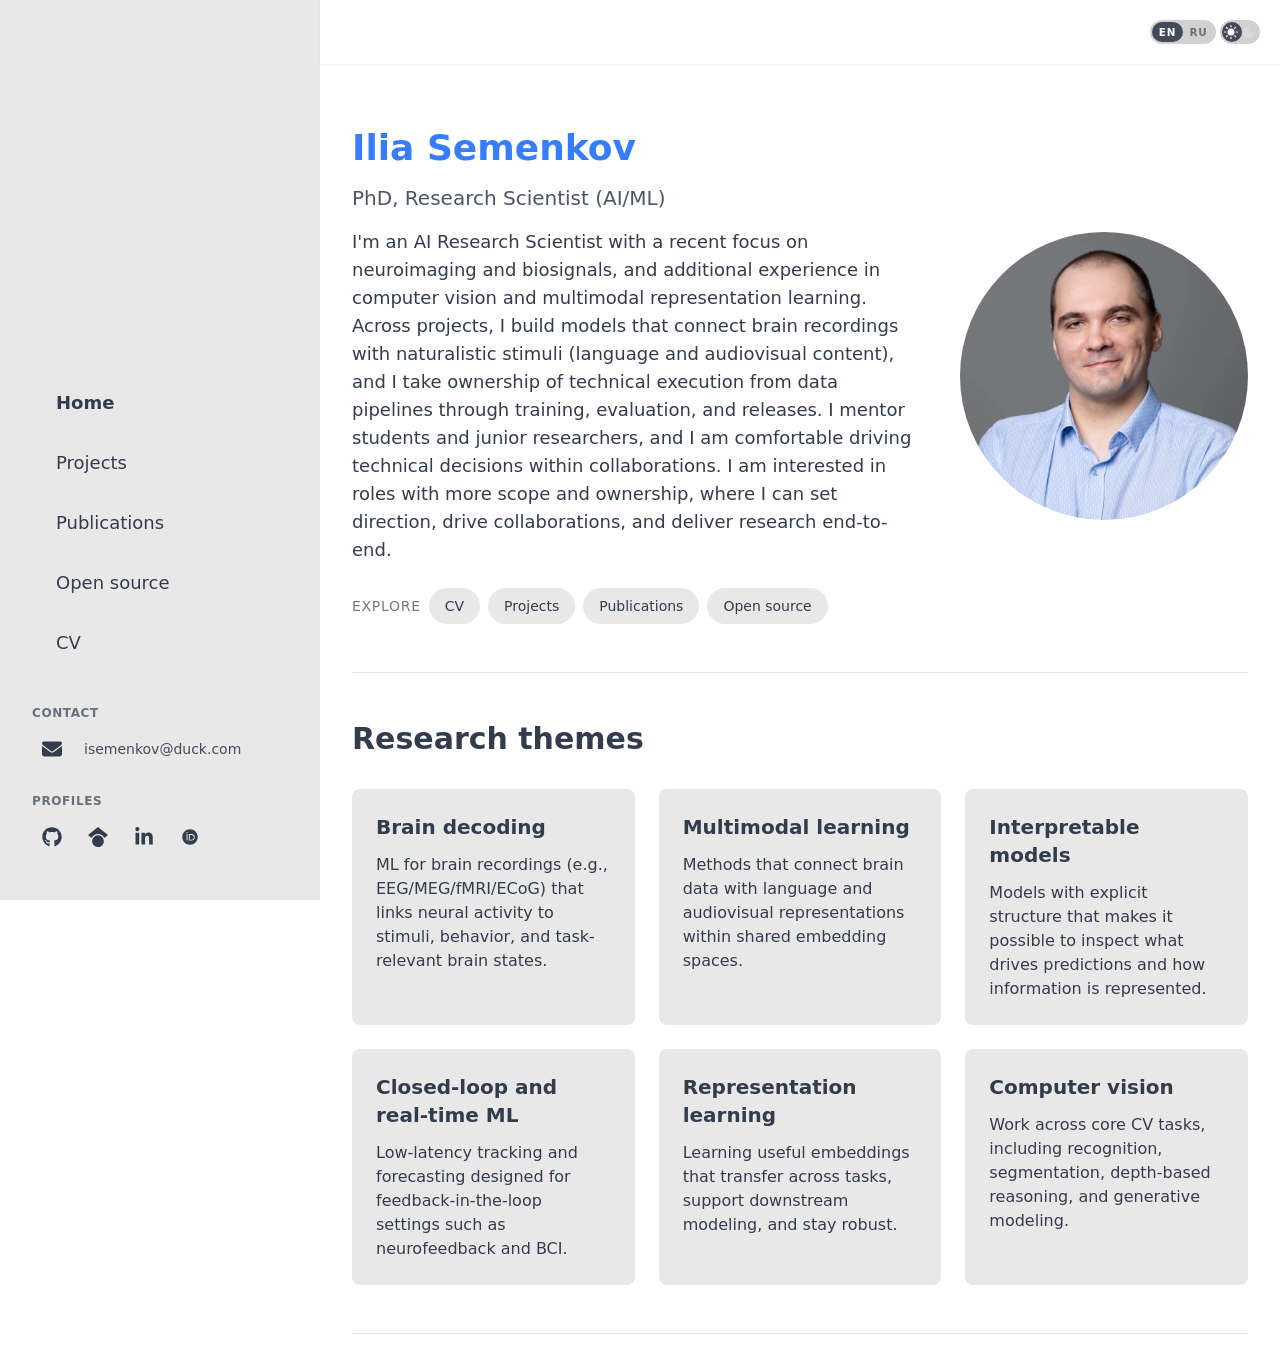
==== commit d96c5393: "Update CSS references and enhance styling across multiple HTML pages - Replaced old CSS file referen" ====
--- a/index.html
+++ b/index.html
@@ -69,13 +69,13 @@
       setTimeout(syncCheckbox, ms);
     });
   });
-})();</script><link rel="stylesheet" href="/_astro/cv.vBs1wGxD.css">
-<link rel="stylesheet" href="/_astro/cv.DA06Rqzp.css">
+})();</script><link rel="stylesheet" href="/_astro/cv.Db3l95e8.css">
+<link rel="stylesheet" href="/_astro/cv.Ct8KvCHj.css">
 <style>.author-me[data-astro-cid-j7pv25f6],[data-astro-cid-j7pv25f6][data-author-me]{font-weight:600!important;padding:0 .25em;border-radius:3px}[data-theme-mode=light] .author-me[data-astro-cid-j7pv25f6],[data-theme-mode=light] [data-astro-cid-j7pv25f6][data-author-me]{background-color:#cbd5e1!important}[data-theme-mode=dark] .author-me[data-astro-cid-j7pv25f6],[data-theme-mode=dark] [data-astro-cid-j7pv25f6][data-author-me]{background-color:#ffffff26!important}
 </style></head> <body data-astro-cid-sckkx6r4> <div class="bg-base-100 drawer lg:drawer-open " data-astro-cid-sckkx6r4> <input id="my-drawer" type="checkbox" class="drawer-toggle" data-astro-cid-sckkx6r4> <!-- Drawer content --> <div class="drawer-content bg-base-100" data-astro-cid-sckkx6r4> <div class="app-topbar sticky top-0 z-50 bg-base-100/95 text-base-content shadow-sm backdrop-blur supports-[backdrop-filter]:bg-base-100/80" data-astro-cid-sckkx6r4> <nav class="navbar app-navbar" data-astro-cid-sckkx6r4> <div class="navbar-start shrink-0" data-astro-cid-sckkx6r4>  <label for="my-drawer" class="btn btn-square btn-ghost lg:hidden" data-astro-cid-sckkx6r4> <!--
 Pass any SVG icon as children (recommended width/height : w-6 h-6 or size-6)
 By default, it's using your primary color for styling
---><div class="w-12 h-12 inline-flex items-center justify-center rounded-xl bg-primary/20 text-primary">  <svg xmlns="http://www.w3.org/2000/svg" fill="none" viewBox="0 0 24 24" stroke-width="1.5" class="size-6 stroke-current" data-astro-cid-sckkx6r4> <path stroke-linecap="round" stroke-linejoin="round" d="M3.75 6.75h16.5M3.75 12h16.5m-16.5 5.25h16.5" data-astro-cid-sckkx6r4></path> </svg>  </div> </label> </div> <div class="navbar-center min-w-0 flex-1 justify-center lg:hidden px-2" data-astro-cid-sckkx6r4> <span class="navbar-center-title truncate text-base font-black sm:text-lg" title="PhD, Research Scientist (AI/ML) Ilia Semenkov" data-astro-cid-sckkx6r4> Ilia Semenkov </span> </div> <div class="navbar-end app-navbar-end shrink-0 gap-1" data-astro-cid-sckkx6r4> <nav class="locale-toggle" aria-label="Site language" data-active-locale="en" data-astro-cid-got23tqz> <span class="locale-toggle-indicator" aria-hidden="true" data-astro-cid-got23tqz></span> <span class="locale-toggle-option locale-toggle-option--active" aria-current="page" lang="en" data-astro-cid-got23tqz> EN </span><a href="/ru" class="locale-toggle-option" data-locale-switch aria-label="Switch to Russian" title="Switch to Russian" lang="ru" data-astro-cid-got23tqz> RU </a> </nav>  <script type="module">document.documentElement.hasAttribute("data-locale-switch-bound")||(document.documentElement.setAttribute("data-locale-switch-bound","1"),document.addEventListener("click",e=>{const n=e.target?.closest?.("[data-locale-switch]");if(!n)return;const o=n.getAttribute("href");if(!o)return;e.preventDefault();const t=new URL(o,window.location.origin);t.search=window.location.search,t.hash=window.location.hash,window.location.assign(t.toString())}));</script> <button type="button" class="theme-toggle grid cursor-pointer place-items-center" data-toggle-theme="night,emerald" aria-label="Toggle theme" data-astro-cid-ygdvpqmu data-astro-transition-persist="astro-ucnox4ks-1"> <span class="theme-toggle-knob" aria-hidden="true" data-astro-cid-ygdvpqmu></span> <svg class="theme-icon-sun stroke-base-100 fill-base-100 col-start-1 row-start-1 transition-opacity" xmlns="http://www.w3.org/2000/svg" width="14" height="14" viewBox="0 0 24 24" fill="none" stroke="currentColor" stroke-width="2" stroke-linecap="round" stroke-linejoin="round" data-astro-cid-ygdvpqmu> <circle cx="12" cy="12" r="5" data-astro-cid-ygdvpqmu></circle> <path d="M12 1v2M12 21v2M4.2 4.2l1.4 1.4M18.4 18.4l1.4 1.4M1 12h2M21 12h2M4.2 19.8l1.4-1.4M18.4 5.6l1.4-1.4" data-astro-cid-ygdvpqmu></path> </svg> <svg class="theme-icon-moon stroke-base-100 fill-base-100 col-start-2 row-start-1 transition-opacity" xmlns="http://www.w3.org/2000/svg" width="14" height="14" viewBox="0 0 24 24" fill="none" stroke="currentColor" stroke-width="2" stroke-linecap="round" stroke-linejoin="round" data-astro-cid-ygdvpqmu> <path d="M21 12.79A9 9 0 1 1 11.21 3 7 7 0 0 0 21 12.79z" data-astro-cid-ygdvpqmu></path> </svg> </button>  </div> </nav> </div> <main class="app-main mx-auto flex max-w-full flex-col px-4 py-6 sm:px-6 sm:py-8 lg:max-w-5xl lg:px-8 lg:pt-16" data-astro-cid-sckkx6r4> <!-- Page content -->  <section class="flex flex-col items-start gap-6 border-b pb-10 sm:flex-row sm:items-center sm:gap-12 sm:pb-12" data-astro-cid-j7pv25f6> <div class="flex-1 min-w-0 max-w-2xl"> <h1 class="mb-4 text-3xl font-bold sm:text-4xl"> <span class="text-secondary">Ilia Semenkov</span> </h1> <p class="mb-4 text-lg text-gray-600 sm:text-xl">PhD, Research Scientist (AI/ML)</p> <p class="mb-4 text-base leading-relaxed sm:text-lg"> I&#39;m an AI Research Scientist with a recent focus on neuroimaging and biosignals, and additional experience in computer vision and multimodal representation learning. Across projects, I build models that connect brain recordings with naturalistic stimuli (language and audiovisual content), and I take ownership of technical execution from data pipelines through training, evaluation, and releases. I mentor students and junior researchers, and I am comfortable driving technical decisions within collaborations. I am interested in roles with more scope and ownership, where I can set direction, drive collaborations, and deliver research end-to-end. </p> <div class="mt-6 flex flex-wrap items-center gap-2"> <span class="text-sm font-medium uppercase tracking-wider text-base-content/70">Explore</span> <nav class="flex flex-wrap gap-2" aria-label="Site sections"> <a href="/cv" class="inline-flex items-center rounded-full bg-base-200 px-4 py-2 text-sm font-medium text-base-content transition-colors hover:bg-secondary hover:text-secondary-content">CV</a> <a href="/projects" class="inline-flex items-center rounded-full bg-base-200 px-4 py-2 text-sm font-medium text-base-content transition-colors hover:bg-secondary hover:text-secondary-content">Projects</a> <a href="/publications" class="inline-flex items-center rounded-full bg-base-200 px-4 py-2 text-sm font-medium text-base-content transition-colors hover:bg-secondary hover:text-secondary-content">Publications</a> <a href="/open-source" class="inline-flex items-center rounded-full bg-base-200 px-4 py-2 text-sm font-medium text-base-content transition-colors hover:bg-secondary hover:text-secondary-content">Open source</a> </nav> </div> </div> <div class="order-first mx-auto mb-2 h-44 w-44 shrink-0 sm:order-none sm:mb-0 sm:h-56 sm:w-56 lg:h-72 lg:w-72"> <img src="/_astro/profile_pictures.Dmzy9cGh_Z1RyMHF.webp" alt="Ilia Semenkov" loading="lazy" decoding="async" fetchpriority="auto" width="1756" height="1615" class="mask mask-circle h-full w-full object-cover object-center"> </div> </section> <section class="py-12 border-b" data-astro-cid-j7pv25f6> <h2 class="text-3xl font-bold mb-8">Research themes</h2> <div class="grid grid-cols-1 md:grid-cols-2 lg:grid-cols-3 gap-6"> <div class="p-6 rounded-lg text-base-content bg-base-200"> <h3 class="text-xl font-semibold mb-3">Brain decoding</h3> <p>ML for brain recordings (e.g., EEG/MEG/fMRI/ECoG) that links neural activity to stimuli, behavior, and task-relevant brain states.</p> </div><div class="p-6 rounded-lg text-base-content bg-base-200"> <h3 class="text-xl font-semibold mb-3">Multimodal learning</h3> <p>Methods that connect brain data with language and audiovisual representations within shared embedding spaces.</p> </div><div class="p-6 rounded-lg text-base-content bg-base-200"> <h3 class="text-xl font-semibold mb-3">Interpretable models</h3> <p>Models with explicit structure that makes it possible to inspect what drives predictions and how information is represented.</p> </div><div class="p-6 rounded-lg text-base-content bg-base-200"> <h3 class="text-xl font-semibold mb-3">Closed-loop and real-time ML</h3> <p>Low-latency tracking and forecasting designed for feedback-in-the-loop settings such as neurofeedback and BCI.</p> </div><div class="p-6 rounded-lg text-base-content bg-base-200"> <h3 class="text-xl font-semibold mb-3">Representation learning</h3> <p>Learning useful embeddings that transfer across tasks, support downstream modeling, and stay robust.</p> </div><div class="p-6 rounded-lg text-base-content bg-base-200"> <h3 class="text-xl font-semibold mb-3">Computer vision</h3> <p>Work across core CV tasks, including recognition, segmentation, depth-based reasoning, and generative modeling.</p> </div> </div> </section>  </main> </div> <!-- Drawer side --> <div class="drawer-side drawer-layer z-40" data-astro-cid-sckkx6r4> <label for="my-drawer" aria-label="Close sidebar" class="drawer-overlay" data-astro-cid-sckkx6r4></label> <aside class="mobile-drawer-panel flex min-h-[100dvh] w-[20rem] max-w-[85vw] flex-col overflow-y-auto overscroll-contain bg-base-200 px-4 pt-4 pb-[max(env(safe-area-inset-bottom),5rem)] text-base-content lg:pb-[calc(env(safe-area-inset-bottom)+0.75rem)]" data-astro-cid-o5wx45wj> <div class="my-4 flex h-full flex-col gap-8 lg:my-8" data-astro-cid-o5wx45wj> <div data-astro-cid-o5wx45wj> <!-- Same block on every page: visible on Projects/Publications/Open source, invisible on Home/CV so nav aligns exactly --> <div class="navbar-top-block flex justify-center items-center flex-col navbar-top-invisible" data-astro-cid-o5wx45wj> <img src="/_astro/profile_pictures.Dmzy9cGh_Z1RyMHF.webp" alt data-astro-cid-o5wx45wj="true" loading="lazy" decoding="async" fetchpriority="auto" width="1756" height="1615" class="mask mask-circle size-44"> <h1 class="text-lg font-black mt-8 hidden lg:block" data-astro-cid-o5wx45wj> <span class="block" data-astro-cid-o5wx45wj>Ilia Semenkov</span> <span class="block text-base font-normal opacity-80" data-astro-cid-o5wx45wj>PhD, Research Scientist (AI/ML)</span> </h1> </div> <div class="mx-4 mt-8 lg:mt-16" data-astro-cid-o5wx45wj> <ul class="menu menu-md grow shrink space-y-4 overflow-y-auto pb-2" data-astro-cid-o5wx45wj> <li data-astro-cid-o5wx45wj><a href="/" class="text-lg font-bold" data-astro-cid-o5wx45wj>Home</a></li> <li data-astro-cid-o5wx45wj><a href="/projects" class="text-lg" data-astro-cid-o5wx45wj>Projects</a></li> <li data-astro-cid-o5wx45wj><a href="/publications" class="text-lg" data-astro-cid-o5wx45wj>Publications</a></li> <li data-astro-cid-o5wx45wj><a href="/open-source" class="text-lg" data-astro-cid-o5wx45wj>Open source</a></li> <li data-astro-cid-o5wx45wj><a href="/cv" class="text-lg" data-astro-cid-o5wx45wj>CV</a></li> </ul> </div> </div> <div class="mx-4 space-y-6 lg:mt-auto" data-astro-cid-o5wx45wj> <div data-astro-cid-o5wx45wj> <h2 class="text-xs font-semibold uppercase tracking-wider text-base-content/70 mb-2" data-astro-cid-o5wx45wj>Contact</h2> <div class="flex items-center gap-3" data-astro-cid-o5wx45wj> <a href="mailto:isemenkov@duck.com" class="size-10 inline-flex items-center justify-center rounded-xl hover:bg-primary/20 transition-all duration-300 shrink-0" aria-label="Email" data-astro-cid-o5wx45wj> <svg viewBox="0 0 512 512" class="size-5" fill="currentColor" data-astro-cid-o5wx45wj="true"><!--!Font Awesome Free 6.7.2 by @fontawesome - https://fontawesome.com License - https://fontawesome.com/license/free Copyright 2025 Fonticons, Inc.--><path d="M48 64C21.5 64 0 85.5 0 112c0 15.1 7.1 29.3 19.2 38.4L236.8 313.6c11.4 8.5 27 8.5 38.4 0L492.8 150.4c12.1-9.1 19.2-23.3 19.2-38.4c0-26.5-21.5-48-48-48L48 64zM0 176L0 384c0 35.3 28.7 64 64 64l384 0c35.3 0 64-28.7 64-64l0-208L294.4 339.2c-22.8 17.1-54 17.1-76.8 0L0 176z" /></svg> </a> <button type="button" class="copy-email text-sm text-base-content/90 hover:text-base-content hover:underline cursor-pointer focus:outline-none focus:underline text-left" data-email="isemenkov@duck.com" title="Copy email" data-astro-cid-o5wx45wj> isemenkov@duck.com </button> </div> </div> <div data-astro-cid-o5wx45wj> <h2 class="text-xs font-semibold uppercase tracking-wider text-base-content/70 mb-2" data-astro-cid-o5wx45wj>Profiles</h2> <div class="flex flex-wrap items-center justify-start gap-1.5">  <a href="https://github.com/ivsemenkov" target="_blank" rel="noopener noreferrer" class="size-10 inline-flex items-center justify-center rounded-xl hover:bg-primary/20 transition-all duration-300" aria-label="GitHub"> <svg viewBox="0 0 496 512" class="size-5" fill="currentColor"><!--!Font Awesome Free 6.7.2 by @fontawesome - https://fontawesome.com License - https://fontawesome.com/license/free Copyright 2025 Fonticons, Inc.--><path d="M165.9 397.4c0 2-2.3 3.6-5.2 3.6-3.3 .3-5.6-1.3-5.6-3.6 0-2 2.3-3.6 5.2-3.6 3-.3 5.6 1.3 5.6 3.6zm-31.1-4.5c-.7 2 1.3 4.3 4.3 4.9 2.6 1 5.6 0 6.2-2s-1.3-4.3-4.3-5.2c-2.6-.7-5.5 .3-6.2 2.3zm44.2-1.7c-2.9 .7-4.9 2.6-4.6 4.9 .3 2 2.9 3.3 5.9 2.6 2.9-.7 4.9-2.6 4.6-4.6-.3-1.9-3-3.2-5.9-2.9zM244.8 8C106.1 8 0 113.3 0 252c0 110.9 69.8 205.8 169.5 239.2 12.8 2.3 17.3-5.6 17.3-12.1 0-6.2-.3-40.4-.3-61.4 0 0-70 15-84.7-29.8 0 0-11.4-29.1-27.8-36.6 0 0-22.9-15.7 1.6-15.4 0 0 24.9 2 38.6 25.8 21.9 38.6 58.6 27.5 72.9 20.9 2.3-16 8.8-27.1 16-33.7-55.9-6.2-112.3-14.3-112.3-110.5 0-27.5 7.6-41.3 23.6-58.9-2.6-6.5-11.1-33.3 2.6-67.9 20.9-6.5 69 27 69 27 20-5.6 41.5-8.5 62.8-8.5s42.8 2.9 62.8 8.5c0 0 48.1-33.6 69-27 13.7 34.7 5.2 61.4 2.6 67.9 16 17.7 25.8 31.5 25.8 58.9 0 96.5-58.9 104.2-114.8 110.5 9.2 7.9 17 22.9 17 46.4 0 33.7-.3 75.4-.3 83.6 0 6.5 4.6 14.4 17.3 12.1C428.2 457.8 496 362.9 496 252 496 113.3 383.5 8 244.8 8zM97.2 352.9c-1.3 1-1 3.3 .7 5.2 1.6 1.6 3.9 2.3 5.2 1 1.3-1 1-3.3-.7-5.2-1.6-1.6-3.9-2.3-5.2-1zm-10.8-8.1c-.7 1.3 .3 2.9 2.3 3.9 1.6 1 3.6 .7 4.3-.7 .7-1.3-.3-2.9-2.3-3.9-2-.6-3.6-.3-4.3 .7zm32.4 35.6c-1.6 1.3-1 4.3 1.3 6.2 2.3 2.3 5.2 2.6 6.5 1 1.3-1.3 .7-4.3-1.3-6.2-2.2-2.3-5.2-2.6-6.5-1zm-11.4-14.7c-1.6 1-1.6 3.6 0 5.9 1.6 2.3 4.3 3.3 5.6 2.3 1.6-1.3 1.6-3.9 0-6.2-1.4-2.3-4-3.3-5.6-2z" /></svg> </a> <a href="https://scholar.google.com/citations?user=fR4qppEAAAAJ" target="_blank" rel="noopener noreferrer" class="size-10 inline-flex items-center justify-center rounded-xl hover:bg-primary/20 transition-all duration-300" aria-label="Google Scholar"> <svg viewBox="0 0 512 512" class="size-5" fill="currentColor"><!--!Font Awesome Free 6.7.2 by @fontawesome - https://fontawesome.com License - https://fontawesome.com/license/free Copyright 2025 Fonticons, Inc.--><path d="M390.9 298.5c0 0 0 .1 .1 .1c9.2 19.4 14.4 41.1 14.4 64C405.3 445.1 338.5 512 256 512s-149.3-66.9-149.3-149.3c0-22.9 5.2-44.6 14.4-64h0c1.7-3.6 3.6-7.2 5.6-10.7c4.4-7.6 9.4-14.7 15-21.3c27.4-32.6 68.5-53.3 114.4-53.3c33.6 0 64.6 11.1 89.6 29.9c9.1 6.9 17.4 14.7 24.8 23.5c5.6 6.6 10.6 13.8 15 21.3c2 3.4 3.8 7 5.5 10.5zm26.4-18.8c-30.1-58.4-91-98.4-161.3-98.4s-131.2 40-161.3 98.4L0 202.7 256 0 512 202.7l-94.7 77.1z" /></svg> </a> <a href="https://www.linkedin.com/in/ilia-semenkov-588487223/" target="_blank" rel="noopener noreferrer" class="size-10 inline-flex items-center justify-center rounded-xl hover:bg-primary/20 transition-all duration-300" aria-label="LinkedIn"> <svg viewBox="0 0 448 512" class="size-5" fill="currentColor"><!--!Font Awesome Free 6.7.2 by @fontawesome - https://fontawesome.com License - https://fontawesome.com/license/free Copyright 2025 Fonticons, Inc.--><path d="M100.3 448H7.4V148.9h92.9zM53.8 108.1C24.1 108.1 0 83.5 0 53.8a53.8 53.8 0 0 1 107.6 0c0 29.7-24.1 54.3-53.8 54.3zM447.9 448h-92.7V302.4c0-34.7-.7-79.2-48.3-79.2-48.3 0-55.7 37.7-55.7 76.7V448h-92.8V148.9h89.1v40.8h1.3c12.4-23.5 42.7-48.3 87.9-48.3 94 0 111.3 61.9 111.3 142.3V448z" /></svg> </a> <a href="https://orcid.org/0000-0003-1515-7062" target="_blank" rel="noopener noreferrer" class="size-10 inline-flex items-center justify-center rounded-xl hover:bg-primary/20 transition-all duration-300" aria-label="ORCID"> <svg viewBox="0 0 640 640" class="size-5" fill="currentColor"><!--!Font Awesome Free v7.0.0 by @fontawesome - https://fontawesome.com License - https://fontawesome.com/license/free Copyright 2025 Fonticons, Inc.--><path d="M358.7 252.2L312.8 252.2L312.8 406L360.3 406C427.9 406 443.4 354.7 443.4 329.1C443.4 287.5 416.9 252.2 358.7 252.2zM320 72C183 72 72 183 72 320C72 457 183 568 320 568C457 568 568 457 568 320C568 183 457 72 320 72zM239.2 432.8L209.4 432.8L209.4 225.3L239.2 225.3L239.2 432.8zM224.3 162.5C235.1 162.5 243.9 171.3 243.9 182.1C243.9 192.9 235.1 201.7 224.3 201.7C213.5 201.7 204.7 192.9 204.7 182.1C204.7 171.3 213.5 162.5 224.3 162.5zM364 433L283 433L283 225.3L363.6 225.3C440.3 225.3 474 280.1 474 329.2C474 382.5 432.3 433.1 364 433.1z" /></svg> </a> </div> </div> </div> </div> </aside>  <script>(function(){const copiedText = "Copied!";
+--><div class="w-12 h-12 inline-flex items-center justify-center rounded-xl bg-primary/20 text-primary">  <svg xmlns="http://www.w3.org/2000/svg" fill="none" viewBox="0 0 24 24" stroke-width="1.5" class="size-6 stroke-current" data-astro-cid-sckkx6r4> <path stroke-linecap="round" stroke-linejoin="round" d="M3.75 6.75h16.5M3.75 12h16.5m-16.5 5.25h16.5" data-astro-cid-sckkx6r4></path> </svg>  </div> </label> </div> <div class="navbar-center min-w-0 flex-1 justify-center lg:hidden px-2" data-astro-cid-sckkx6r4> <span class="navbar-center-title truncate text-base font-black sm:text-lg" title="PhD, Research Scientist (AI/ML) Ilia Semenkov" data-astro-cid-sckkx6r4> Ilia Semenkov </span> </div> <div class="navbar-end app-navbar-end shrink-0 gap-1" data-astro-cid-sckkx6r4> <nav class="locale-toggle" aria-label="Site language" data-active-locale="en" data-astro-cid-got23tqz> <span class="locale-toggle-indicator" aria-hidden="true" data-astro-cid-got23tqz></span> <span class="locale-toggle-option locale-toggle-option--active" aria-current="page" lang="en" data-astro-cid-got23tqz> EN </span><a href="/ru" class="locale-toggle-option" data-locale-switch aria-label="Switch to Russian" title="Switch to Russian" lang="ru" data-astro-cid-got23tqz> RU </a> </nav>  <script type="module">document.documentElement.hasAttribute("data-locale-switch-bound")||(document.documentElement.setAttribute("data-locale-switch-bound","1"),document.addEventListener("click",e=>{const n=e.target?.closest?.("[data-locale-switch]");if(!n)return;const o=n.getAttribute("href");if(!o)return;e.preventDefault();const t=new URL(o,window.location.origin);t.search=window.location.search,t.hash=window.location.hash,window.location.assign(t.toString())}));</script> <button type="button" class="theme-toggle grid cursor-pointer place-items-center" data-toggle-theme="night,emerald" aria-label="Toggle theme" data-astro-cid-ygdvpqmu data-astro-transition-persist="astro-ucnox4ks-1"> <span class="theme-toggle-knob" aria-hidden="true" data-astro-cid-ygdvpqmu></span> <svg class="theme-icon-sun stroke-base-100 fill-base-100 col-start-1 row-start-1 transition-opacity" xmlns="http://www.w3.org/2000/svg" width="14" height="14" viewBox="0 0 24 24" fill="none" stroke="currentColor" stroke-width="2" stroke-linecap="round" stroke-linejoin="round" data-astro-cid-ygdvpqmu> <circle cx="12" cy="12" r="5" data-astro-cid-ygdvpqmu></circle> <path d="M12 1v2M12 21v2M4.2 4.2l1.4 1.4M18.4 18.4l1.4 1.4M1 12h2M21 12h2M4.2 19.8l1.4-1.4M18.4 5.6l1.4-1.4" data-astro-cid-ygdvpqmu></path> </svg> <svg class="theme-icon-moon stroke-base-100 fill-base-100 col-start-2 row-start-1 transition-opacity" xmlns="http://www.w3.org/2000/svg" width="14" height="14" viewBox="0 0 24 24" fill="none" stroke="currentColor" stroke-width="2" stroke-linecap="round" stroke-linejoin="round" data-astro-cid-ygdvpqmu> <path d="M21 12.79A9 9 0 1 1 11.21 3 7 7 0 0 0 21 12.79z" data-astro-cid-ygdvpqmu></path> </svg> </button>  </div> </nav> </div> <main class="app-main mx-auto flex max-w-full flex-col px-4 py-6 sm:px-6 sm:py-8 lg:max-w-5xl lg:px-8 lg:pt-16" data-astro-cid-sckkx6r4> <!-- Page content -->  <section class="flex flex-col items-start gap-6 border-b pb-10 sm:flex-row sm:items-center sm:gap-12 sm:pb-12" data-astro-cid-j7pv25f6> <div class="flex-1 min-w-0 max-w-2xl"> <h1 class="mb-4 text-3xl font-bold sm:text-4xl"> <span class="text-secondary">Ilia Semenkov</span> </h1> <p class="mb-4 text-lg text-gray-600 sm:text-xl">PhD, Research Scientist (AI/ML)</p> <p class="mb-4 text-base leading-relaxed sm:text-lg"> I&#39;m an AI Research Scientist with a recent focus on neuroimaging and biosignals, and additional experience in computer vision and multimodal representation learning. Across projects, I build models that connect brain recordings with naturalistic stimuli (language and audiovisual content), and I take ownership of technical execution from data pipelines through training, evaluation, and releases. I mentor students and junior researchers, and I am comfortable driving technical decisions within collaborations. I am interested in roles with more scope and ownership, where I can set direction, drive collaborations, and deliver research end-to-end. </p> <div class="mt-6 flex flex-wrap items-center gap-2"> <span class="text-sm font-medium uppercase tracking-wider text-base-content/70">Explore</span> <nav class="flex flex-wrap gap-2" aria-label="Site sections"> <a href="/cv" class="inline-flex items-center rounded-full bg-base-200 px-4 py-2 text-sm font-medium text-base-content transition-colors hover:bg-secondary hover:text-secondary-content">CV</a> <a href="/projects" class="inline-flex items-center rounded-full bg-base-200 px-4 py-2 text-sm font-medium text-base-content transition-colors hover:bg-secondary hover:text-secondary-content">Projects</a> <a href="/publications" class="inline-flex items-center rounded-full bg-base-200 px-4 py-2 text-sm font-medium text-base-content transition-colors hover:bg-secondary hover:text-secondary-content">Publications</a> <a href="/open-source" class="inline-flex items-center rounded-full bg-base-200 px-4 py-2 text-sm font-medium text-base-content transition-colors hover:bg-secondary hover:text-secondary-content">Open source</a> </nav> </div> </div> <div class="order-first mx-auto mb-2 h-44 w-44 shrink-0 sm:order-none sm:mb-0 sm:h-56 sm:w-56 lg:h-72 lg:w-72"> <img src="/_astro/profile_pictures.Dmzy9cGh_Z1RyMHF.webp" alt="Ilia Semenkov" loading="lazy" decoding="async" fetchpriority="auto" width="1756" height="1615" class="mask mask-circle h-full w-full object-cover object-center"> </div> </section> <section class="py-12 border-b" data-astro-cid-j7pv25f6> <h2 class="text-3xl font-bold mb-8">Research themes</h2> <div class="grid grid-cols-1 md:grid-cols-2 lg:grid-cols-3 gap-6"> <div class="p-6 rounded-lg text-base-content bg-base-200"> <h3 class="text-xl font-semibold mb-3">Brain decoding</h3> <p>ML for brain recordings (e.g., EEG/MEG/fMRI/ECoG) that links neural activity to stimuli, behavior, and task-relevant brain states.</p> </div><div class="p-6 rounded-lg text-base-content bg-base-200"> <h3 class="text-xl font-semibold mb-3">Multimodal learning</h3> <p>Methods that connect brain data with language and audiovisual representations within shared embedding spaces.</p> </div><div class="p-6 rounded-lg text-base-content bg-base-200"> <h3 class="text-xl font-semibold mb-3">Interpretable models</h3> <p>Models with explicit structure that makes it possible to inspect what drives predictions and how information is represented.</p> </div><div class="p-6 rounded-lg text-base-content bg-base-200"> <h3 class="text-xl font-semibold mb-3">Closed-loop and real-time ML</h3> <p>Low-latency tracking and forecasting designed for feedback-in-the-loop settings such as neurofeedback and BCI.</p> </div><div class="p-6 rounded-lg text-base-content bg-base-200"> <h3 class="text-xl font-semibold mb-3">Representation learning</h3> <p>Learning useful embeddings that transfer across tasks, support downstream modeling, and stay robust.</p> </div><div class="p-6 rounded-lg text-base-content bg-base-200"> <h3 class="text-xl font-semibold mb-3">Computer vision</h3> <p>Work across core CV tasks, including recognition, segmentation, depth-based reasoning, and generative modeling.</p> </div> </div> </section>  </main> </div> <!-- Drawer side --> <div class="drawer-side drawer-layer z-40" data-astro-cid-sckkx6r4> <label for="my-drawer" aria-label="Close sidebar" class="drawer-overlay" data-astro-cid-sckkx6r4></label> <aside class="mobile-drawer-panel flex min-h-[100dvh] w-[20rem] max-w-[85vw] flex-col overflow-y-auto overscroll-contain bg-base-200 px-4 pt-4 pb-[max(env(safe-area-inset-bottom),5rem)] text-base-content lg:pb-[calc(env(safe-area-inset-bottom)+0.75rem)]" data-astro-cid-o5wx45wj> <div class="my-4 flex h-full flex-col gap-8 lg:my-8" data-astro-cid-o5wx45wj> <div data-astro-cid-o5wx45wj> <!-- Same block on every page: visible on Projects/Publications/Open source, invisible on Home/CV so nav aligns exactly --> <div class="navbar-top-block flex justify-center items-center flex-col navbar-top-invisible" data-astro-cid-o5wx45wj> <img src="/_astro/profile_pictures.Dmzy9cGh_Z1RyMHF.webp" alt data-astro-cid-o5wx45wj="true" loading="lazy" decoding="async" fetchpriority="auto" width="1756" height="1615" class="mask mask-circle size-44"> <h1 class="navbar-identity mt-8 hidden lg:block" data-astro-cid-o5wx45wj> <span class="navbar-identity__name" data-astro-cid-o5wx45wj>Ilia Semenkov</span> <span class="navbar-identity__title" data-astro-cid-o5wx45wj>PhD, Research Scientist (AI/ML)</span> </h1> </div> <div class="mx-4 mt-8 lg:mt-16" data-astro-cid-o5wx45wj> <ul class="menu menu-md grow shrink space-y-4 overflow-y-auto pb-2" data-astro-cid-o5wx45wj> <li data-astro-cid-o5wx45wj><a href="/" class="text-lg font-bold" data-astro-cid-o5wx45wj>Home</a></li> <li data-astro-cid-o5wx45wj><a href="/projects" class="text-lg" data-astro-cid-o5wx45wj>Projects</a></li> <li data-astro-cid-o5wx45wj><a href="/publications" class="text-lg" data-astro-cid-o5wx45wj>Publications</a></li> <li data-astro-cid-o5wx45wj><a href="/open-source" class="text-lg" data-astro-cid-o5wx45wj>Open source</a></li> <li data-astro-cid-o5wx45wj><a href="/cv" class="text-lg" data-astro-cid-o5wx45wj>CV</a></li> </ul> </div> </div> <div class="mx-4 space-y-6 lg:mt-auto" data-astro-cid-o5wx45wj> <div data-astro-cid-o5wx45wj> <h2 class="text-xs font-semibold uppercase tracking-wider text-base-content/70 mb-2" data-astro-cid-o5wx45wj>Contact</h2> <div class="flex items-center gap-3" data-astro-cid-o5wx45wj> <a href="mailto:isemenkov@duck.com" class="size-10 inline-flex items-center justify-center rounded-xl hover:bg-primary/20 transition-all duration-300 shrink-0" aria-label="Email" data-astro-cid-o5wx45wj> <svg viewBox="0 0 512 512" class="size-5" fill="currentColor" data-astro-cid-o5wx45wj="true"><!--!Font Awesome Free 6.7.2 by @fontawesome - https://fontawesome.com License - https://fontawesome.com/license/free Copyright 2025 Fonticons, Inc.--><path d="M48 64C21.5 64 0 85.5 0 112c0 15.1 7.1 29.3 19.2 38.4L236.8 313.6c11.4 8.5 27 8.5 38.4 0L492.8 150.4c12.1-9.1 19.2-23.3 19.2-38.4c0-26.5-21.5-48-48-48L48 64zM0 176L0 384c0 35.3 28.7 64 64 64l384 0c35.3 0 64-28.7 64-64l0-208L294.4 339.2c-22.8 17.1-54 17.1-76.8 0L0 176z" /></svg> </a> <button type="button" class="copy-email text-sm text-base-content/90 hover:text-base-content hover:underline cursor-pointer focus:outline-none focus:underline text-left" data-email="isemenkov@duck.com" title="Copy email" data-astro-cid-o5wx45wj> isemenkov@duck.com </button> </div> </div> <div data-astro-cid-o5wx45wj> <h2 class="text-xs font-semibold uppercase tracking-wider text-base-content/70 mb-2" data-astro-cid-o5wx45wj>Profiles</h2> <div class="flex flex-wrap items-center justify-start gap-1.5">  <a href="https://github.com/ivsemenkov" target="_blank" rel="noopener noreferrer" class="size-10 inline-flex items-center justify-center rounded-xl hover:bg-primary/20 transition-all duration-300" aria-label="GitHub"> <svg viewBox="0 0 496 512" class="size-5" fill="currentColor"><!--!Font Awesome Free 6.7.2 by @fontawesome - https://fontawesome.com License - https://fontawesome.com/license/free Copyright 2025 Fonticons, Inc.--><path d="M165.9 397.4c0 2-2.3 3.6-5.2 3.6-3.3 .3-5.6-1.3-5.6-3.6 0-2 2.3-3.6 5.2-3.6 3-.3 5.6 1.3 5.6 3.6zm-31.1-4.5c-.7 2 1.3 4.3 4.3 4.9 2.6 1 5.6 0 6.2-2s-1.3-4.3-4.3-5.2c-2.6-.7-5.5 .3-6.2 2.3zm44.2-1.7c-2.9 .7-4.9 2.6-4.6 4.9 .3 2 2.9 3.3 5.9 2.6 2.9-.7 4.9-2.6 4.6-4.6-.3-1.9-3-3.2-5.9-2.9zM244.8 8C106.1 8 0 113.3 0 252c0 110.9 69.8 205.8 169.5 239.2 12.8 2.3 17.3-5.6 17.3-12.1 0-6.2-.3-40.4-.3-61.4 0 0-70 15-84.7-29.8 0 0-11.4-29.1-27.8-36.6 0 0-22.9-15.7 1.6-15.4 0 0 24.9 2 38.6 25.8 21.9 38.6 58.6 27.5 72.9 20.9 2.3-16 8.8-27.1 16-33.7-55.9-6.2-112.3-14.3-112.3-110.5 0-27.5 7.6-41.3 23.6-58.9-2.6-6.5-11.1-33.3 2.6-67.9 20.9-6.5 69 27 69 27 20-5.6 41.5-8.5 62.8-8.5s42.8 2.9 62.8 8.5c0 0 48.1-33.6 69-27 13.7 34.7 5.2 61.4 2.6 67.9 16 17.7 25.8 31.5 25.8 58.9 0 96.5-58.9 104.2-114.8 110.5 9.2 7.9 17 22.9 17 46.4 0 33.7-.3 75.4-.3 83.6 0 6.5 4.6 14.4 17.3 12.1C428.2 457.8 496 362.9 496 252 496 113.3 383.5 8 244.8 8zM97.2 352.9c-1.3 1-1 3.3 .7 5.2 1.6 1.6 3.9 2.3 5.2 1 1.3-1 1-3.3-.7-5.2-1.6-1.6-3.9-2.3-5.2-1zm-10.8-8.1c-.7 1.3 .3 2.9 2.3 3.9 1.6 1 3.6 .7 4.3-.7 .7-1.3-.3-2.9-2.3-3.9-2-.6-3.6-.3-4.3 .7zm32.4 35.6c-1.6 1.3-1 4.3 1.3 6.2 2.3 2.3 5.2 2.6 6.5 1 1.3-1.3 .7-4.3-1.3-6.2-2.2-2.3-5.2-2.6-6.5-1zm-11.4-14.7c-1.6 1-1.6 3.6 0 5.9 1.6 2.3 4.3 3.3 5.6 2.3 1.6-1.3 1.6-3.9 0-6.2-1.4-2.3-4-3.3-5.6-2z" /></svg> </a> <a href="https://scholar.google.com/citations?user=fR4qppEAAAAJ" target="_blank" rel="noopener noreferrer" class="size-10 inline-flex items-center justify-center rounded-xl hover:bg-primary/20 transition-all duration-300" aria-label="Google Scholar"> <svg viewBox="0 0 512 512" class="size-5" fill="currentColor"><!--!Font Awesome Free 6.7.2 by @fontawesome - https://fontawesome.com License - https://fontawesome.com/license/free Copyright 2025 Fonticons, Inc.--><path d="M390.9 298.5c0 0 0 .1 .1 .1c9.2 19.4 14.4 41.1 14.4 64C405.3 445.1 338.5 512 256 512s-149.3-66.9-149.3-149.3c0-22.9 5.2-44.6 14.4-64h0c1.7-3.6 3.6-7.2 5.6-10.7c4.4-7.6 9.4-14.7 15-21.3c27.4-32.6 68.5-53.3 114.4-53.3c33.6 0 64.6 11.1 89.6 29.9c9.1 6.9 17.4 14.7 24.8 23.5c5.6 6.6 10.6 13.8 15 21.3c2 3.4 3.8 7 5.5 10.5zm26.4-18.8c-30.1-58.4-91-98.4-161.3-98.4s-131.2 40-161.3 98.4L0 202.7 256 0 512 202.7l-94.7 77.1z" /></svg> </a> <a href="https://www.linkedin.com/in/ilia-semenkov-588487223/" target="_blank" rel="noopener noreferrer" class="size-10 inline-flex items-center justify-center rounded-xl hover:bg-primary/20 transition-all duration-300" aria-label="LinkedIn"> <svg viewBox="0 0 448 512" class="size-5" fill="currentColor"><!--!Font Awesome Free 6.7.2 by @fontawesome - https://fontawesome.com License - https://fontawesome.com/license/free Copyright 2025 Fonticons, Inc.--><path d="M100.3 448H7.4V148.9h92.9zM53.8 108.1C24.1 108.1 0 83.5 0 53.8a53.8 53.8 0 0 1 107.6 0c0 29.7-24.1 54.3-53.8 54.3zM447.9 448h-92.7V302.4c0-34.7-.7-79.2-48.3-79.2-48.3 0-55.7 37.7-55.7 76.7V448h-92.8V148.9h89.1v40.8h1.3c12.4-23.5 42.7-48.3 87.9-48.3 94 0 111.3 61.9 111.3 142.3V448z" /></svg> </a> <a href="https://orcid.org/0000-0003-1515-7062" target="_blank" rel="noopener noreferrer" class="size-10 inline-flex items-center justify-center rounded-xl hover:bg-primary/20 transition-all duration-300" aria-label="ORCID"> <svg viewBox="0 0 640 640" class="size-5" fill="currentColor"><!--!Font Awesome Free v7.0.0 by @fontawesome - https://fontawesome.com License - https://fontawesome.com/license/free Copyright 2025 Fonticons, Inc.--><path d="M358.7 252.2L312.8 252.2L312.8 406L360.3 406C427.9 406 443.4 354.7 443.4 329.1C443.4 287.5 416.9 252.2 358.7 252.2zM320 72C183 72 72 183 72 320C72 457 183 568 320 568C457 568 568 457 568 320C568 183 457 72 320 72zM239.2 432.8L209.4 432.8L209.4 225.3L239.2 225.3L239.2 432.8zM224.3 162.5C235.1 162.5 243.9 171.3 243.9 182.1C243.9 192.9 235.1 201.7 224.3 201.7C213.5 201.7 204.7 192.9 204.7 182.1C204.7 171.3 213.5 162.5 224.3 162.5zM364 433L283 433L283 225.3L363.6 225.3C440.3 225.3 474 280.1 474 329.2C474 382.5 432.3 433.1 364 433.1z" /></svg> </a> </div> </div> </div> </div> </aside>  <script>(function(){const copiedText = "Copied!";
 
   document.addEventListener('click', (event) => {
     const btn = event.target?.closest?.('.copy-email');
--- a/_astro/cv.Db3l95e8.css
+++ b/_astro/cv.Db3l95e8.css
@@ -0,0 +1 @@
+*,:before,:after{--tw-border-spacing-x: 0;--tw-border-spacing-y: 0;--tw-translate-x: 0;--tw-translate-y: 0;--tw-rotate: 0;--tw-skew-x: 0;--tw-skew-y: 0;--tw-scale-x: 1;--tw-scale-y: 1;--tw-pan-x: ;--tw-pan-y: ;--tw-pinch-zoom: ;--tw-scroll-snap-strictness: proximity;--tw-gradient-from-position: ;--tw-gradient-via-position: ;--tw-gradient-to-position: ;--tw-ordinal: ;--tw-slashed-zero: ;--tw-numeric-figure: ;--tw-numeric-spacing: ;--tw-numeric-fraction: ;--tw-ring-inset: ;--tw-ring-offset-width: 0px;--tw-ring-offset-color: #fff;--tw-ring-color: rgb(59 130 246 / .5);--tw-ring-offset-shadow: 0 0 #0000;--tw-ring-shadow: 0 0 #0000;--tw-shadow: 0 0 #0000;--tw-shadow-colored: 0 0 #0000;--tw-blur: ;--tw-brightness: ;--tw-contrast: ;--tw-grayscale: ;--tw-hue-rotate: ;--tw-invert: ;--tw-saturate: ;--tw-sepia: ;--tw-drop-shadow: ;--tw-backdrop-blur: ;--tw-backdrop-brightness: ;--tw-backdrop-contrast: ;--tw-backdrop-grayscale: ;--tw-backdrop-hue-rotate: ;--tw-backdrop-invert: ;--tw-backdrop-opacity: ;--tw-backdrop-saturate: ;--tw-backdrop-sepia: ;--tw-contain-size: ;--tw-contain-layout: ;--tw-contain-paint: ;--tw-contain-style: }::backdrop{--tw-border-spacing-x: 0;--tw-border-spacing-y: 0;--tw-translate-x: 0;--tw-translate-y: 0;--tw-rotate: 0;--tw-skew-x: 0;--tw-skew-y: 0;--tw-scale-x: 1;--tw-scale-y: 1;--tw-pan-x: ;--tw-pan-y: ;--tw-pinch-zoom: ;--tw-scroll-snap-strictness: proximity;--tw-gradient-from-position: ;--tw-gradient-via-position: ;--tw-gradient-to-position: ;--tw-ordinal: ;--tw-slashed-zero: ;--tw-numeric-figure: ;--tw-numeric-spacing: ;--tw-numeric-fraction: ;--tw-ring-inset: ;--tw-ring-offset-width: 0px;--tw-ring-offset-color: #fff;--tw-ring-color: rgb(59 130 246 / .5);--tw-ring-offset-shadow: 0 0 #0000;--tw-ring-shadow: 0 0 #0000;--tw-shadow: 0 0 #0000;--tw-shadow-colored: 0 0 #0000;--tw-blur: ;--tw-brightness: ;--tw-contrast: ;--tw-grayscale: ;--tw-hue-rotate: ;--tw-invert: ;--tw-saturate: ;--tw-sepia: ;--tw-drop-shadow: ;--tw-backdrop-blur: ;--tw-backdrop-brightness: ;--tw-backdrop-contrast: ;--tw-backdrop-grayscale: ;--tw-backdrop-hue-rotate: ;--tw-backdrop-invert: ;--tw-backdrop-opacity: ;--tw-backdrop-saturate: ;--tw-backdrop-sepia: ;--tw-contain-size: ;--tw-contain-layout: ;--tw-contain-paint: ;--tw-contain-style: }*,:before,:after{box-sizing:border-box;border-width:0;border-style:solid;border-color:#e5e7eb}:before,:after{--tw-content: ""}html,:host{line-height:1.5;-webkit-text-size-adjust:100%;-moz-tab-size:4;-o-tab-size:4;tab-size:4;font-family:ui-sans-serif,system-ui,sans-serif,"Apple Color Emoji","Segoe UI Emoji",Segoe UI Symbol,"Noto Color Emoji";font-feature-settings:normal;font-variation-settings:normal;-webkit-tap-highlight-color:transparent}body{margin:0;line-height:inherit}hr{height:0;color:inherit;border-top-width:1px}abbr:where([title]){-webkit-text-decoration:underline dotted;text-decoration:underline dotted}h1,h2,h3,h4,h5,h6{font-size:inherit;font-weight:inherit}a{color:inherit;text-decoration:inherit}b,strong{font-weight:bolder}code,kbd,samp,pre{font-family:ui-monospace,SFMono-Regular,Menlo,Monaco,Consolas,Liberation Mono,Courier New,monospace;font-feature-settings:normal;font-variation-settings:normal;font-size:1em}small{font-size:80%}sub,sup{font-size:75%;line-height:0;position:relative;vertical-align:baseline}sub{bottom:-.25em}sup{top:-.5em}table{text-indent:0;border-color:inherit;border-collapse:collapse}button,input,optgroup,select,textarea{font-family:inherit;font-feature-settings:inherit;font-variation-settings:inherit;font-size:100%;font-weight:inherit;line-height:inherit;letter-spacing:inherit;color:inherit;margin:0;padding:0}button,select{text-transform:none}button,input:where([type=button]),input:where([type=reset]),input:where([type=submit]){-webkit-appearance:button;background-color:transparent;background-image:none}:-moz-focusring{outline:auto}:-moz-ui-invalid{box-shadow:none}progress{vertical-align:baseline}::-webkit-inner-spin-button,::-webkit-outer-spin-button{height:auto}[type=search]{-webkit-appearance:textfield;outline-offset:-2px}::-webkit-search-decoration{-webkit-appearance:none}::-webkit-file-upload-button{-webkit-appearance:button;font:inherit}summary{display:list-item}blockquote,dl,dd,h1,h2,h3,h4,h5,h6,hr,figure,p,pre{margin:0}fieldset{margin:0;padding:0}legend{padding:0}ol,ul,menu{list-style:none;margin:0;padding:0}dialog{padding:0}textarea{resize:vertical}input::-moz-placeholder,textarea::-moz-placeholder{opacity:1;color:#9ca3af}input::placeholder,textarea::placeholder{opacity:1;color:#9ca3af}button,[role=button]{cursor:pointer}:disabled{cursor:default}img,svg,video,canvas,audio,iframe,embed,object{display:block;vertical-align:middle}img,video{max-width:100%;height:auto}[hidden]:where(:not([hidden=until-found])){display:none}:root,[data-theme]{background-color:var(--fallback-b1,oklch(var(--b1)/1));color:var(--fallback-bc,oklch(var(--bc)/1))}@supports not (color: oklch(0% 0 0)){:root{color-scheme:light;--fallback-p: #491eff;--fallback-pc: #d4dbff;--fallback-s: #ff41c7;--fallback-sc: #fff9fc;--fallback-a: #00cfbd;--fallback-ac: #00100d;--fallback-n: #2b3440;--fallback-nc: #d7dde4;--fallback-b1: #ffffff;--fallback-b2: #e5e6e6;--fallback-b3: #e5e6e6;--fallback-bc: #1f2937;--fallback-in: #00b3f0;--fallback-inc: #000000;--fallback-su: #00ca92;--fallback-suc: #000000;--fallback-wa: #ffc22d;--fallback-wac: #000000;--fallback-er: #ff6f70;--fallback-erc: #000000}@media (prefers-color-scheme: dark){:root{color-scheme:dark;--fallback-p: #7582ff;--fallback-pc: #050617;--fallback-s: #ff71cf;--fallback-sc: #190211;--fallback-a: #00c7b5;--fallback-ac: #000e0c;--fallback-n: #2a323c;--fallback-nc: #a6adbb;--fallback-b1: #1d232a;--fallback-b2: #191e24;--fallback-b3: #15191e;--fallback-bc: #a6adbb;--fallback-in: #00b3f0;--fallback-inc: #000000;--fallback-su: #00ca92;--fallback-suc: #000000;--fallback-wa: #ffc22d;--fallback-wac: #000000;--fallback-er: #ff6f70;--fallback-erc: #000000}}}html{-webkit-tap-highlight-color:transparent}*{scrollbar-color:color-mix(in oklch,currentColor 35%,transparent) transparent}*:hover{scrollbar-color:color-mix(in oklch,currentColor 60%,transparent) transparent}:root{color-scheme:light;--in: 72.06% .191 231.6;--su: 64.8% .15 160;--wa: 84.71% .199 83.87;--er: 71.76% .221 22.18;--pc: 89.824% .06192 275.75;--ac: 15.352% .0368 183.61;--inc: 0% 0 0;--suc: 0% 0 0;--wac: 0% 0 0;--erc: 0% 0 0;--rounded-box: 1rem;--rounded-btn: .5rem;--rounded-badge: 1.9rem;--animation-btn: .25s;--animation-input: .2s;--btn-focus-scale: .95;--border-btn: 1px;--tab-border: 1px;--tab-radius: .5rem;--p: 49.12% .3096 275.75;--s: 69.71% .329 342.55;--sc: 98.71% .0106 342.55;--a: 76.76% .184 183.61;--n: 32.1785% .02476 255.701624;--nc: 89.4994% .011585 252.096176;--b1: 100% 0 0;--b2: 96.1151% 0 0;--b3: 92.4169% .00108 197.137559;--bc: 27.8078% .029596 256.847952}@media (prefers-color-scheme: dark){:root{color-scheme:dark;--in: 72.06% .191 231.6;--su: 64.8% .15 160;--wa: 84.71% .199 83.87;--er: 71.76% .221 22.18;--pc: 13.138% .0392 275.75;--sc: 14.96% .052 342.55;--ac: 14.902% .0334 183.61;--inc: 0% 0 0;--suc: 0% 0 0;--wac: 0% 0 0;--erc: 0% 0 0;--rounded-box: 1rem;--rounded-btn: .5rem;--rounded-badge: 1.9rem;--animation-btn: .25s;--animation-input: .2s;--btn-focus-scale: .95;--border-btn: 1px;--tab-border: 1px;--tab-radius: .5rem;--p: 65.69% .196 275.75;--s: 74.8% .26 342.55;--a: 74.51% .167 183.61;--n: 31.3815% .021108 254.139175;--nc: 74.6477% .0216 264.435964;--b1: 25.3267% .015896 252.417568;--b2: 23.2607% .013807 253.100675;--b3: 21.1484% .01165 254.087939;--bc: 74.6477% .0216 264.435964}}[data-theme=light]{color-scheme:light;--in: 72.06% .191 231.6;--su: 64.8% .15 160;--wa: 84.71% .199 83.87;--er: 71.76% .221 22.18;--pc: 89.824% .06192 275.75;--ac: 15.352% .0368 183.61;--inc: 0% 0 0;--suc: 0% 0 0;--wac: 0% 0 0;--erc: 0% 0 0;--rounded-box: 1rem;--rounded-btn: .5rem;--rounded-badge: 1.9rem;--animation-btn: .25s;--animation-input: .2s;--btn-focus-scale: .95;--border-btn: 1px;--tab-border: 1px;--tab-radius: .5rem;--p: 49.12% .3096 275.75;--s: 69.71% .329 342.55;--sc: 98.71% .0106 342.55;--a: 76.76% .184 183.61;--n: 32.1785% .02476 255.701624;--nc: 89.4994% .011585 252.096176;--b1: 100% 0 0;--b2: 96.1151% 0 0;--b3: 92.4169% .00108 197.137559;--bc: 27.8078% .029596 256.847952}[data-theme=dark]{color-scheme:dark;--in: 72.06% .191 231.6;--su: 64.8% .15 160;--wa: 84.71% .199 83.87;--er: 71.76% .221 22.18;--pc: 13.138% .0392 275.75;--sc: 14.96% .052 342.55;--ac: 14.902% .0334 183.61;--inc: 0% 0 0;--suc: 0% 0 0;--wac: 0% 0 0;--erc: 0% 0 0;--rounded-box: 1rem;--rounded-btn: .5rem;--rounded-badge: 1.9rem;--animation-btn: .25s;--animation-input: .2s;--btn-focus-scale: .95;--border-btn: 1px;--tab-border: 1px;--tab-radius: .5rem;--p: 65.69% .196 275.75;--s: 74.8% .26 342.55;--a: 74.51% .167 183.61;--n: 31.3815% .021108 254.139175;--nc: 74.6477% .0216 264.435964;--b1: 25.3267% .015896 252.417568;--b2: 23.2607% .013807 253.100675;--b3: 21.1484% .01165 254.087939;--bc: 74.6477% .0216 264.435964}[data-theme=cupcake]{color-scheme:light;--in: 72.06% .191 231.6;--su: 64.8% .15 160;--wa: 84.71% .199 83.87;--er: 71.76% .221 22.18;--pc: 15.2344% .017892 200.026556;--sc: 15.787% .020249 356.29965;--ac: 15.8762% .029206 78.618794;--nc: 84.7148% .013247 313.189598;--inc: 0% 0 0;--suc: 0% 0 0;--wac: 0% 0 0;--erc: 0% 0 0;--rounded-box: 1rem;--rounded-badge: 1.9rem;--animation-btn: .25s;--animation-input: .2s;--btn-focus-scale: .95;--border-btn: 1px;--p: 76.172% .089459 200.026556;--s: 78.9351% .101246 356.29965;--a: 79.3811% .146032 78.618794;--n: 23.5742% .066235 313.189598;--b1: 97.7882% .00418 56.375637;--b2: 93.9822% .007638 61.449292;--b3: 91.5861% .006811 53.440502;--bc: 23.5742% .066235 313.189598;--rounded-btn: 1.9rem;--tab-border: 2px;--tab-radius: .7rem}[data-theme=bumblebee]{color-scheme:light;--b2: 93% 0 0;--b3: 86% 0 0;--in: 72.06% .191 231.6;--su: 64.8% .15 160;--wa: 84.71% .199 83.87;--er: 71.76% .221 22.18;--bc: 20% 0 0;--ac: 16.254% .0314 56.52;--nc: 82.55% .015 281.99;--inc: 0% 0 0;--suc: 0% 0 0;--wac: 0% 0 0;--erc: 0% 0 0;--rounded-box: 1rem;--rounded-btn: .5rem;--rounded-badge: 1.9rem;--animation-btn: .25s;--animation-input: .2s;--btn-focus-scale: .95;--border-btn: 1px;--tab-border: 1px;--tab-radius: .5rem;--p: 89.51% .2132 96.61;--pc: 38.92% .046 96.61;--s: 80.39% .194 70.76;--sc: 39.38% .068 70.76;--a: 81.27% .157 56.52;--n: 12.75% .075 281.99;--b1: 100% 0 0}[data-theme=emerald]{color-scheme:light;--b2: 93% 0 0;--b3: 86% 0 0;--in: 72.06% .191 231.6;--su: 64.8% .15 160;--wa: 84.71% .199 83.87;--er: 71.76% .221 22.18;--inc: 0% 0 0;--suc: 0% 0 0;--wac: 0% 0 0;--erc: 0% 0 0;--rounded-box: 1rem;--rounded-btn: .5rem;--rounded-badge: 1.9rem;--border-btn: 1px;--tab-border: 1px;--tab-radius: .5rem;--p: 76.6626% .135433 153.450024;--pc: 33.3872% .040618 162.240129;--s: 61.3028% .202368 261.294233;--sc: 100% 0 0;--a: 72.7725% .149783 33.200363;--ac: 0% 0 0;--n: 35.5192% .032071 262.988584;--nc: 98.4625% .001706 247.838921;--b1: 100% 0 0;--bc: 35.5192% .032071 262.988584;--animation-btn: 0;--animation-input: 0;--btn-focus-scale: 1}[data-theme=corporate]{color-scheme:light;--b2: 93% 0 0;--b3: 86% 0 0;--in: 72.06% .191 231.6;--su: 64.8% .15 160;--wa: 84.71% .199 83.87;--er: 71.76% .221 22.18;--pc: 12.078% .0456 269.1;--sc: 13.0739% .010951 256.688055;--ac: 15.3934% .022799 163.57888;--inc: 0% 0 0;--suc: 0% 0 0;--wac: 0% 0 0;--erc: 0% 0 0;--border-btn: 1px;--tab-border: 1px;--p: 60.39% .228 269.1;--s: 65.3694% .054756 256.688055;--a: 76.9669% .113994 163.57888;--n: 22.3899% .031305 278.07229;--nc: 95.8796% .008588 247.915135;--b1: 100% 0 0;--bc: 22.3899% .031305 278.07229;--rounded-box: .25rem;--rounded-btn: .125rem;--rounded-badge: .125rem;--tab-radius: .25rem;--animation-btn: 0;--animation-input: 0;--btn-focus-scale: 1}[data-theme=synthwave]{color-scheme:dark;--b2: 20.2941% .076211 287.835609;--b3: 18.7665% .070475 287.835609;--pc: 14.4421% .031903 342.009383;--sc: 15.6543% .02362 227.382405;--ac: 17.608% .0412 93.72;--rounded-box: 1rem;--rounded-btn: .5rem;--rounded-badge: 1.9rem;--animation-btn: .25s;--animation-input: .2s;--btn-focus-scale: .95;--border-btn: 1px;--tab-border: 1px;--tab-radius: .5rem;--p: 72.2105% .159514 342.009383;--s: 78.2714% .118101 227.382405;--a: 88.04% .206 93.72;--n: 25.5554% .103537 286.507967;--nc: 97.9365% .00819 301.358346;--b1: 21.8216% .081948 287.835609;--bc: 97.9365% .00819 301.358346;--in: 76.5197% .12273 231.831603;--inc: 23.5017% .096418 290.329844;--su: 86.0572% .115038 178.624677;--suc: 23.5017% .096418 290.329844;--wa: 85.531% .122117 93.722227;--wac: 23.5017% .096418 290.329844;--er: 73.7005% .121339 32.639257;--erc: 23.5017% .096418 290.329844}[data-theme=retro]{color-scheme:light;--inc: 90.923% .043042 262.880917;--suc: 12.541% .033982 149.213788;--wac: 13.3168% .031484 58.31834;--erc: 13.144% .0398 27.33;--animation-btn: .25s;--animation-input: .2s;--btn-focus-scale: .95;--border-btn: 1px;--tab-border: 1px;--p: 76.8664% .104092 22.664655;--pc: 26.5104% .006243 .522862;--s: 80.7415% .052534 159.094608;--sc: 26.5104% .006243 .522862;--a: 70.3919% .125455 52.953428;--ac: 26.5104% .006243 .522862;--n: 28.4181% .009519 355.534017;--nc: 92.5604% .025113 89.217311;--b1: 91.6374% .034554 90.51575;--b2: 88.2722% .049418 91.774344;--b3: 84.133% .065952 90.856665;--bc: 26.5104% .006243 .522862;--in: 54.615% .215208 262.880917;--su: 62.7052% .169912 149.213788;--wa: 66.584% .157422 58.31834;--er: 65.72% .199 27.33;--rounded-box: .4rem;--rounded-btn: .4rem;--rounded-badge: .4rem;--tab-radius: .4rem}[data-theme=cyberpunk]{color-scheme:light;--b2: 87.8943% .16647 104.32;--b3: 81.2786% .15394 104.32;--in: 72.06% .191 231.6;--su: 64.8% .15 160;--wa: 84.71% .199 83.87;--er: 71.76% .221 22.18;--bc: 18.902% .0358 104.32;--pc: 14.844% .0418 6.35;--sc: 16.666% .0368 204.72;--ac: 14.372% .04352 310.43;--inc: 0% 0 0;--suc: 0% 0 0;--wac: 0% 0 0;--erc: 0% 0 0;--animation-btn: .25s;--animation-input: .2s;--btn-focus-scale: .95;--border-btn: 1px;--tab-border: 1px;font-family:ui-monospace,SFMono-Regular,Menlo,Monaco,Consolas,Liberation Mono,Courier New,monospace;--p: 74.22% .209 6.35;--s: 83.33% .184 204.72;--a: 71.86% .2176 310.43;--n: 23.04% .065 269.31;--nc: 94.51% .179 104.32;--b1: 94.51% .179 104.32;--rounded-box: 0;--rounded-btn: 0;--rounded-badge: 0;--tab-radius: 0}[data-theme=valentine]{color-scheme:light;--b2: 88.0567% .024834 337.06289;--b3: 81.4288% .022964 337.06289;--pc: 13.7239% .030755 15.066527;--sc: 14.3942% .029258 293.189609;--ac: 14.2537% .014961 197.828857;--inc: 90.923% .043042 262.880917;--suc: 12.541% .033982 149.213788;--wac: 13.3168% .031484 58.31834;--erc: 14.614% .0414 27.33;--rounded-box: 1rem;--rounded-badge: 1.9rem;--animation-btn: .25s;--animation-input: .2s;--btn-focus-scale: .95;--border-btn: 1px;--tab-border: 1px;--p: 68.6197% .153774 15.066527;--s: 71.971% .14629 293.189609;--a: 71.2685% .074804 197.828857;--n: 54.6053% .143342 358.004839;--nc: 90.2701% .037202 336.955191;--b1: 94.6846% .026703 337.06289;--bc: 37.3085% .081131 4.606426;--in: 54.615% .215208 262.880917;--su: 62.7052% .169912 149.213788;--wa: 66.584% .157422 58.31834;--er: 73.07% .207 27.33;--rounded-btn: 1.9rem;--tab-radius: .7rem}[data-theme=halloween]{color-scheme:dark;--b2: 23.0416% 0 0;--b3: 21.3072% 0 0;--bc: 84.9552% 0 0;--sc: 89.196% .0496 305.03;--nc: 84.8742% .009322 65.681484;--inc: 90.923% .043042 262.880917;--suc: 12.541% .033982 149.213788;--wac: 13.3168% .031484 58.31834;--erc: 13.144% .0398 27.33;--rounded-box: 1rem;--rounded-btn: .5rem;--rounded-badge: 1.9rem;--animation-btn: .25s;--animation-input: .2s;--btn-focus-scale: .95;--border-btn: 1px;--tab-border: 1px;--tab-radius: .5rem;--p: 77.48% .204 60.62;--pc: 19.6935% .004671 196.779412;--s: 45.98% .248 305.03;--a: 64.8% .223 136.073479;--ac: 0% 0 0;--n: 24.371% .046608 65.681484;--b1: 24.7759% 0 0;--in: 54.615% .215208 262.880917;--su: 62.7052% .169912 149.213788;--wa: 66.584% .157422 58.31834;--er: 65.72% .199 27.33}[data-theme=garden]{color-scheme:light;--b2: 86.4453% .002011 17.197414;--b3: 79.9386% .00186 17.197414;--in: 72.06% .191 231.6;--su: 64.8% .15 160;--wa: 84.71% .199 83.87;--er: 71.76% .221 22.18;--sc: 89.699% .022197 355.095988;--ac: 11.2547% .010859 154.390187;--inc: 0% 0 0;--suc: 0% 0 0;--wac: 0% 0 0;--erc: 0% 0 0;--rounded-box: 1rem;--rounded-btn: .5rem;--rounded-badge: 1.9rem;--animation-btn: .25s;--animation-input: .2s;--btn-focus-scale: .95;--border-btn: 1px;--tab-border: 1px;--tab-radius: .5rem;--p: 62.45% .278 3.83636;--pc: 100% 0 0;--s: 48.4952% .110985 355.095988;--a: 56.2735% .054297 154.390187;--n: 24.1559% .049362 89.070594;--nc: 92.9519% .002163 17.197414;--b1: 92.9519% .002163 17.197414;--bc: 16.9617% .001664 17.32068}[data-theme=forest]{color-scheme:dark;--b2: 17.522% .007709 17.911578;--b3: 16.2032% .007129 17.911578;--in: 72.06% .191 231.6;--su: 64.8% .15 160;--wa: 84.71% .199 83.87;--er: 71.76% .221 22.18;--bc: 83.7682% .001658 17.911578;--sc: 13.9553% .027077 168.327128;--ac: 14.1257% .02389 185.713193;--nc: 86.1397% .007806 171.364646;--inc: 0% 0 0;--suc: 0% 0 0;--wac: 0% 0 0;--erc: 0% 0 0;--rounded-box: 1rem;--rounded-badge: 1.9rem;--animation-btn: .25s;--animation-input: .2s;--btn-focus-scale: .95;--border-btn: 1px;--tab-border: 1px;--tab-radius: .5rem;--p: 68.6283% .185567 148.958922;--pc: 0% 0 0;--s: 69.7764% .135385 168.327128;--a: 70.6285% .119451 185.713193;--n: 30.6985% .039032 171.364646;--b1: 18.8409% .00829 17.911578;--rounded-btn: 1.9rem}[data-theme=aqua]{color-scheme:dark;--b2: 45.3464% .118611 261.181672;--b3: 41.9333% .109683 261.181672;--bc: 89.7519% .025508 261.181672;--sc: 12.1365% .02175 309.782946;--ac: 18.6854% .020445 94.555431;--nc: 12.2124% .023402 243.760661;--inc: 90.923% .043042 262.880917;--suc: 12.541% .033982 149.213788;--wac: 13.3168% .031484 58.31834;--erc: 14.79% .038 27.33;--rounded-box: 1rem;--rounded-btn: .5rem;--rounded-badge: 1.9rem;--animation-btn: .25s;--animation-input: .2s;--btn-focus-scale: .95;--border-btn: 1px;--tab-border: 1px;--tab-radius: .5rem;--p: 85.6617% .14498 198.6458;--pc: 40.1249% .068266 197.603872;--s: 60.6827% .108752 309.782946;--a: 93.4269% .102225 94.555431;--n: 61.0622% .117009 243.760661;--b1: 48.7596% .127539 261.181672;--in: 54.615% .215208 262.880917;--su: 62.7052% .169912 149.213788;--wa: 66.584% .157422 58.31834;--er: 73.95% .19 27.33}[data-theme=lofi]{color-scheme:light;--inc: 15.908% .0206 205.9;--suc: 18.026% .0306 164.14;--wac: 17.674% .027 79.94;--erc: 15.732% .03 28.47;--border-btn: 1px;--tab-border: 1px;--p: 15.9066% 0 0;--pc: 100% 0 0;--s: 21.455% .001566 17.278957;--sc: 100% 0 0;--a: 26.8618% 0 0;--ac: 100% 0 0;--n: 0% 0 0;--nc: 100% 0 0;--b1: 100% 0 0;--b2: 96.1151% 0 0;--b3: 92.268% .001082 17.17934;--bc: 0% 0 0;--in: 79.54% .103 205.9;--su: 90.13% .153 164.14;--wa: 88.37% .135 79.94;--er: 78.66% .15 28.47;--rounded-box: .25rem;--rounded-btn: .125rem;--rounded-badge: .125rem;--tab-radius: .125rem;--animation-btn: 0;--animation-input: 0;--btn-focus-scale: 1}[data-theme=pastel]{color-scheme:light;--in: 72.06% .191 231.6;--su: 64.8% .15 160;--wa: 84.71% .199 83.87;--er: 71.76% .221 22.18;--bc: 20% 0 0;--pc: 16.6166% .006979 316.8737;--sc: 17.6153% .009839 8.688364;--ac: 17.8419% .012056 170.923263;--nc: 14.2681% .014702 228.183906;--inc: 0% 0 0;--suc: 0% 0 0;--wac: 0% 0 0;--erc: 0% 0 0;--rounded-box: 1rem;--rounded-badge: 1.9rem;--animation-btn: .25s;--animation-input: .2s;--btn-focus-scale: .95;--border-btn: 1px;--tab-border: 1px;--p: 83.0828% .034896 316.8737;--s: 88.0763% .049197 8.688364;--a: 89.2096% .06028 170.923263;--n: 71.3406% .07351 228.183906;--b1: 100% 0 0;--b2: 98.4625% .001706 247.838921;--b3: 87.1681% .009339 258.338227;--rounded-btn: 1.9rem;--tab-radius: .7rem}[data-theme=fantasy]{color-scheme:light;--b2: 93% 0 0;--b3: 86% 0 0;--in: 72.06% .191 231.6;--su: 64.8% .15 160;--wa: 84.71% .199 83.87;--er: 71.76% .221 22.18;--pc: 87.49% .0378 325.02;--sc: 90.784% .0324 241.36;--ac: 15.196% .0408 56.72;--nc: 85.5616% .005919 256.847952;--inc: 0% 0 0;--suc: 0% 0 0;--wac: 0% 0 0;--erc: 0% 0 0;--rounded-box: 1rem;--rounded-btn: .5rem;--rounded-badge: 1.9rem;--animation-btn: .25s;--animation-input: .2s;--btn-focus-scale: .95;--border-btn: 1px;--tab-border: 1px;--tab-radius: .5rem;--p: 37.45% .189 325.02;--s: 53.92% .162 241.36;--a: 75.98% .204 56.72;--n: 27.8078% .029596 256.847952;--b1: 100% 0 0;--bc: 27.8078% .029596 256.847952}[data-theme=wireframe]{color-scheme:light;--bc: 20% 0 0;--pc: 15.6521% 0 0;--sc: 15.6521% 0 0;--ac: 15.6521% 0 0;--nc: 18.8014% 0 0;--inc: 89.0403% .062643 264.052021;--suc: 90.395% .035372 142.495339;--wac: 14.1626% .019994 108.702381;--erc: 12.5591% .051537 29.233885;--animation-btn: .25s;--animation-input: .2s;--btn-focus-scale: .95;--border-btn: 1px;--tab-border: 1px;font-family:Chalkboard,comic sans ms,"sans-serif";--p: 78.2604% 0 0;--s: 78.2604% 0 0;--a: 78.2604% 0 0;--n: 94.007% 0 0;--b1: 100% 0 0;--b2: 94.9119% 0 0;--b3: 89.7547% 0 0;--in: 45.2014% .313214 264.052021;--su: 51.9752% .176858 142.495339;--wa: 70.8131% .099969 108.702381;--er: 62.7955% .257683 29.233885;--rounded-box: .2rem;--rounded-btn: .2rem;--rounded-badge: .2rem;--tab-radius: .2rem}[data-theme=black]{color-scheme:dark;--pc: 86.736% 0 0;--sc: 86.736% 0 0;--ac: 86.736% 0 0;--nc: 86.736% 0 0;--inc: 89.0403% .062643 264.052021;--suc: 90.395% .035372 142.495339;--wac: 19.3597% .042201 109.769232;--erc: 12.5591% .051537 29.233885;--border-btn: 1px;--tab-border: 1px;--p: 33.6799% 0 0;--s: 33.6799% 0 0;--a: 33.6799% 0 0;--b1: 0% 0 0;--b2: 19.1251% 0 0;--b3: 26.8618% 0 0;--bc: 87.6096% 0 0;--n: 33.6799% 0 0;--in: 45.2014% .313214 264.052021;--su: 51.9752% .176858 142.495339;--wa: 96.7983% .211006 109.769232;--er: 62.7955% .257683 29.233885;--rounded-box: 0;--rounded-btn: 0;--rounded-badge: 0;--animation-btn: 0;--animation-input: 0;--btn-focus-scale: 1;--tab-radius: 0}[data-theme=luxury]{color-scheme:dark;--pc: 20% 0 0;--sc: 85.5163% .012821 261.069149;--ac: 87.3349% .010348 338.82597;--inc: 15.8122% .024356 237.133883;--suc: 15.6239% .038579 132.154381;--wac: 17.2255% .027305 102.89115;--erc: 14.3506% .035271 22.568916;--rounded-box: 1rem;--rounded-btn: .5rem;--rounded-badge: 1.9rem;--animation-btn: .25s;--animation-input: .2s;--btn-focus-scale: .95;--border-btn: 1px;--tab-border: 1px;--tab-radius: .5rem;--p: 100% 0 0;--s: 27.5815% .064106 261.069149;--a: 36.6744% .051741 338.82597;--n: 24.27% .057015 59.825019;--nc: 93.2033% .089631 90.861683;--b1: 14.0765% .004386 285.822869;--b2: 20.2191% .004211 308.22937;--b3: 29.8961% .003818 308.318612;--bc: 75.6879% .123666 76.890484;--in: 79.0612% .121778 237.133883;--su: 78.1197% .192894 132.154381;--wa: 86.1274% .136524 102.89115;--er: 71.7531% .176357 22.568916}[data-theme=dracula]{color-scheme:dark;--b2: 26.8053% .020556 277.508664;--b3: 24.7877% .019009 277.508664;--pc: 15.0922% .036614 346.812432;--sc: 14.8405% .029709 301.883095;--ac: 16.6785% .024826 66.558491;--nc: 87.8891% .006515 275.524078;--inc: 17.6526% .018676 212.846491;--suc: 17.4199% .043903 148.024881;--wac: 19.1068% .026849 112.757109;--erc: 13.6441% .041266 24.430965;--rounded-box: 1rem;--rounded-btn: .5rem;--rounded-badge: 1.9rem;--animation-btn: .25s;--animation-input: .2s;--btn-focus-scale: .95;--border-btn: 1px;--tab-border: 1px;--tab-radius: .5rem;--p: 75.4611% .18307 346.812432;--s: 74.2023% .148546 301.883095;--a: 83.3927% .124132 66.558491;--n: 39.4456% .032576 275.524078;--b1: 28.8229% .022103 277.508664;--bc: 97.7477% .007913 106.545019;--in: 88.263% .09338 212.846491;--su: 87.0995% .219516 148.024881;--wa: 95.5338% .134246 112.757109;--er: 68.2204% .206328 24.430965}[data-theme=cmyk]{color-scheme:light;--b2: 93% 0 0;--b3: 86% 0 0;--bc: 20% 0 0;--pc: 14.3544% .02666 239.443325;--sc: 12.8953% .040552 359.339283;--ac: 18.8458% .037948 105.306968;--nc: 84.3557% 0 0;--inc: 13.6952% .0189 217.284104;--suc: 89.3898% .032505 321.406278;--wac: 14.2473% .031969 52.023412;--erc: 12.4027% .041677 28.717543;--rounded-box: 1rem;--rounded-btn: .5rem;--rounded-badge: 1.9rem;--animation-btn: .25s;--animation-input: .2s;--btn-focus-scale: .95;--border-btn: 1px;--tab-border: 1px;--tab-radius: .5rem;--p: 71.7722% .133298 239.443325;--s: 64.4766% .202758 359.339283;--a: 94.2289% .189741 105.306968;--n: 21.7787% 0 0;--b1: 100% 0 0;--in: 68.4759% .094499 217.284104;--su: 46.949% .162524 321.406278;--wa: 71.2364% .159843 52.023412;--er: 62.0133% .208385 28.717543}[data-theme=autumn]{color-scheme:light;--b2: 89.1077% 0 0;--b3: 82.4006% 0 0;--bc: 19.1629% 0 0;--pc: 88.1446% .032232 17.530175;--sc: 12.3353% .033821 23.865865;--ac: 14.6851% .018999 60.729616;--nc: 90.8734% .007475 51.902819;--inc: 13.8449% .019596 207.284192;--suc: 12.199% .016032 174.616213;--wac: 14.0163% .032982 56.844303;--erc: 90.614% .0482 24.16;--rounded-box: 1rem;--rounded-btn: .5rem;--rounded-badge: 1.9rem;--animation-btn: .25s;--animation-input: .2s;--btn-focus-scale: .95;--border-btn: 1px;--tab-border: 1px;--tab-radius: .5rem;--p: 40.7232% .16116 17.530175;--s: 61.6763% .169105 23.865865;--a: 73.4253% .094994 60.729616;--n: 54.3672% .037374 51.902819;--b1: 95.8147% 0 0;--in: 69.2245% .097979 207.284192;--su: 60.9951% .080159 174.616213;--wa: 70.0817% .164909 56.844303;--er: 53.07% .241 24.16}[data-theme=business]{color-scheme:dark;--b2: 22.6487% 0 0;--b3: 20.944% 0 0;--bc: 84.8707% 0 0;--pc: 88.3407% .019811 251.473931;--sc: 12.8185% .005481 229.389418;--ac: 13.4542% .033545 35.791525;--nc: 85.4882% .00265 253.041249;--inc: 12.5233% .028702 240.033697;--suc: 14.0454% .018919 156.59611;--wac: 15.4965% .023141 81.519177;--erc: 90.3221% .029356 29.674507;--animation-btn: .25s;--animation-input: .2s;--btn-focus-scale: .95;--border-btn: 1px;--tab-border: 1px;--tab-radius: .5rem;--p: 41.7036% .099057 251.473931;--s: 64.0924% .027405 229.389418;--a: 67.271% .167726 35.791525;--n: 27.441% .01325 253.041249;--b1: 24.3535% 0 0;--in: 62.6163% .143511 240.033697;--su: 70.2268% .094594 156.59611;--wa: 77.4824% .115704 81.519177;--er: 51.6105% .14678 29.674507;--rounded-box: .25rem;--rounded-btn: .125rem;--rounded-badge: .125rem}[data-theme=acid]{color-scheme:light;--b2: 91.6146% 0 0;--b3: 84.7189% 0 0;--bc: 19.7021% 0 0;--pc: 14.38% .0714 330.759573;--sc: 14.674% .0448 48.250878;--ac: 18.556% .0528 122.962951;--nc: 84.262% .0256 278.68;--inc: 12.144% .0454 252.05;--suc: 17.144% .0532 158.53;--wac: 18.202% .0424 100.5;--erc: 12.968% .0586 29.349188;--animation-btn: .25s;--animation-input: .2s;--btn-focus-scale: .95;--border-btn: 1px;--tab-border: 1px;--p: 71.9% .357 330.759573;--s: 73.37% .224 48.250878;--a: 92.78% .264 122.962951;--n: 21.31% .128 278.68;--b1: 98.5104% 0 0;--in: 60.72% .227 252.05;--su: 85.72% .266 158.53;--wa: 91.01% .212 100.5;--er: 64.84% .293 29.349188;--rounded-box: 1.25rem;--rounded-btn: 1rem;--rounded-badge: 1rem;--tab-radius: .7rem}[data-theme=lemonade]{color-scheme:light;--b2: 91.8003% .0186 123.72;--b3: 84.8906% .0172 123.72;--bc: 19.742% .004 123.72;--pc: 11.784% .0398 134.6;--sc: 15.55% .0392 111.09;--ac: 17.078% .0402 100.73;--nc: 86.196% .015 108.6;--inc: 17.238% .0094 224.14;--suc: 17.238% .0094 157.85;--wac: 17.238% .0094 102.15;--erc: 17.238% .0094 25.85;--rounded-box: 1rem;--rounded-btn: .5rem;--rounded-badge: 1.9rem;--animation-btn: .25s;--animation-input: .2s;--btn-focus-scale: .95;--border-btn: 1px;--tab-border: 1px;--tab-radius: .5rem;--p: 58.92% .199 134.6;--s: 77.75% .196 111.09;--a: 85.39% .201 100.73;--n: 30.98% .075 108.6;--b1: 98.71% .02 123.72;--in: 86.19% .047 224.14;--su: 86.19% .047 157.85;--wa: 86.19% .047 102.15;--er: 86.19% .047 25.85}[data-theme=night]{color-scheme:dark;--b2: 19.3144% .037037 265.754874;--b3: 17.8606% .034249 265.754874;--bc: 84.1536% .007965 265.754874;--pc: 15.0703% .027798 232.66148;--sc: 13.6023% .031661 276.934902;--ac: 14.4721% .035244 350.048739;--nc: 85.5899% .00737 260.030984;--suc: 15.6904% .026506 181.911977;--wac: 16.6486% .027912 82.95003;--erc: 14.3572% .034051 13.11834;--rounded-box: 1rem;--rounded-btn: .5rem;--rounded-badge: 1.9rem;--animation-btn: .25s;--animation-input: .2s;--btn-focus-scale: .95;--border-btn: 1px;--tab-border: 1px;--tab-radius: .5rem;--p: 75.3513% .138989 232.66148;--s: 68.0113% .158303 276.934902;--a: 72.3603% .176218 350.048739;--n: 27.9495% .036848 260.030984;--b1: 20.7682% .039824 265.754874;--in: 68.4553% .148062 237.25135;--inc: 0% 0 0;--su: 78.452% .132529 181.911977;--wa: 83.2428% .139558 82.95003;--er: 71.7858% .170255 13.11834}[data-theme=coffee]{color-scheme:dark;--b2: 20.1585% .021457 329.708637;--b3: 18.6412% .019842 329.708637;--pc: 14.3993% .024765 62.756393;--sc: 86.893% .00597 199.19444;--ac: 88.5243% .014881 224.389184;--nc: 83.3022% .003149 326.261446;--inc: 15.898% .012774 184.558367;--suc: 14.9445% .014491 131.116276;--wac: 17.6301% .028162 87.722413;--erc: 15.4637% .025644 31.871922;--rounded-box: 1rem;--rounded-btn: .5rem;--rounded-badge: 1.9rem;--animation-btn: .25s;--animation-input: .2s;--btn-focus-scale: .95;--border-btn: 1px;--tab-border: 1px;--tab-radius: .5rem;--p: 71.9967% .123825 62.756393;--s: 34.465% .029849 199.19444;--a: 42.6213% .074405 224.389184;--n: 16.5109% .015743 326.261446;--b1: 21.6758% .023072 329.708637;--bc: 72.3547% .092794 79.129387;--in: 79.4902% .063869 184.558367;--su: 74.7224% .072456 131.116276;--wa: 88.1503% .140812 87.722413;--er: 77.3187% .12822 31.871922}[data-theme=winter]{color-scheme:light;--pc: 91.372% .051 257.57;--sc: 88.5103% .03222 282.339433;--ac: 11.988% .038303 335.171434;--nc: 83.9233% .012704 257.651965;--inc: 17.6255% .017178 214.515264;--suc: 16.0988% .015404 197.823719;--wac: 17.8345% .009167 71.47031;--erc: 14.6185% .022037 20.076293;--rounded-box: 1rem;--rounded-btn: .5rem;--rounded-badge: 1.9rem;--animation-btn: .25s;--animation-input: .2s;--btn-focus-scale: .95;--border-btn: 1px;--tab-border: 1px;--tab-radius: .5rem;--p: 56.86% .255 257.57;--s: 42.5516% .161098 282.339433;--a: 59.9398% .191515 335.171434;--n: 19.6166% .063518 257.651965;--b1: 100% 0 0;--b2: 97.4663% .011947 259.822565;--b3: 93.2686% .016223 262.751375;--bc: 41.8869% .053885 255.824911;--in: 88.1275% .085888 214.515264;--su: 80.4941% .077019 197.823719;--wa: 89.1725% .045833 71.47031;--er: 73.0926% .110185 20.076293}[data-theme=dim]{color-scheme:dark;--pc: 17.2267% .028331 139.549991;--sc: 14.6752% .033181 35.353059;--ac: 14.8459% .026728 311.37924;--inc: 17.2157% .028409 206.182959;--suc: 17.2343% .028437 166.534048;--wac: 17.2327% .028447 94.818679;--erc: 16.4838% .019914 33.756357;--rounded-box: 1rem;--rounded-btn: .5rem;--rounded-badge: 1.9rem;--animation-btn: .25s;--animation-input: .2s;--btn-focus-scale: .95;--border-btn: 1px;--tab-border: 1px;--tab-radius: .5rem;--p: 86.1335% .141656 139.549991;--s: 73.3759% .165904 35.353059;--a: 74.2296% .133641 311.37924;--n: 24.7311% .020483 264.094728;--nc: 82.9011% .031335 222.959324;--b1: 30.8577% .023243 264.149498;--b2: 28.0368% .01983 264.182074;--b3: 26.3469% .018403 262.177739;--bc: 82.9011% .031335 222.959324;--in: 86.0785% .142046 206.182959;--su: 86.1717% .142187 166.534048;--wa: 86.1634% .142236 94.818679;--er: 82.4189% .09957 33.756357}[data-theme=nord]{color-scheme:light;--pc: 11.8872% .015449 254.027774;--sc: 13.9303% .011822 248.687186;--ac: 15.4929% .01245 217.469017;--inc: 13.8414% .012499 332.664922;--suc: 15.3654% .01498 131.063061;--wac: 17.0972% .017847 84.093335;--erc: 12.122% .024119 15.341883;--animation-btn: .25s;--animation-input: .2s;--btn-focus-scale: .95;--border-btn: 1px;--tab-border: 1px;--p: 59.4359% .077246 254.027774;--s: 69.6516% .059108 248.687186;--a: 77.4643% .062249 217.469017;--n: 45.229% .035214 264.1312;--nc: 89.9258% .016374 262.749256;--b1: 95.1276% .007445 260.731539;--b2: 93.2996% .010389 261.788485;--b3: 89.9258% .016374 262.749256;--bc: 32.4374% .022945 264.182036;--in: 69.2072% .062496 332.664922;--su: 76.827% .074899 131.063061;--wa: 85.4862% .089234 84.093335;--er: 60.61% .120594 15.341883;--rounded-box: .4rem;--rounded-btn: .2rem;--rounded-badge: .4rem;--tab-radius: .2rem}[data-theme=sunset]{color-scheme:dark;--pc: 14.9408% .031656 39.94703;--sc: 14.5075% .035531 2.72034;--ac: 14.2589% .033336 299.844533;--inc: 17.1119% .017054 206.015183;--suc: 17.1122% .017172 144.77874;--wac: 17.1139% .016961 74.427797;--erc: 17.1023% .015778 16.886379;--animation-btn: .25s;--animation-input: .2s;--btn-focus-scale: .95;--border-btn: 1px;--tab-border: 1px;--p: 74.7039% .158278 39.94703;--s: 72.5375% .177654 2.72034;--a: 71.2947% .166678 299.844533;--n: 26% .019 237.69;--nc: 70% .019 237.69;--b1: 22% .019 237.69;--b2: 20% .019 237.69;--b3: 18% .019 237.69;--bc: 77.3835% .043586 245.096534;--in: 85.5596% .085271 206.015183;--su: 85.5609% .08586 144.77874;--wa: 85.5695% .084806 74.427797;--er: 85.5116% .07889 16.886379;--rounded-box: 1.2rem;--rounded-btn: .8rem;--rounded-badge: .4rem;--tab-radius: .7rem}.prose{color:var(--tw-prose-body);max-width:65ch}.prose :where(p):not(:where([class~=not-prose],[class~=not-prose] *)){margin-top:1.25em;margin-bottom:1.25em}.prose :where([class~=lead]):not(:where([class~=not-prose],[class~=not-prose] *)){color:var(--tw-prose-lead);font-size:1.25em;line-height:1.6;margin-top:1.2em;margin-bottom:1.2em}.prose :where(a):not(:where([class~=not-prose],[class~=not-prose] *)){color:var(--tw-prose-links);text-decoration:underline;font-weight:500}.prose :where(strong):not(:where([class~=not-prose],[class~=not-prose] *)){color:var(--tw-prose-bold);font-weight:600}.prose :where(a strong):not(:where([class~=not-prose],[class~=not-prose] *)){color:inherit}.prose :where(blockquote strong):not(:where([class~=not-prose],[class~=not-prose] *)){color:inherit}.prose :where(thead th strong):not(:where([class~=not-prose],[class~=not-prose] *)){color:inherit}.prose :where(ol):not(:where([class~=not-prose],[class~=not-prose] *)){list-style-type:decimal;margin-top:1.25em;margin-bottom:1.25em;padding-inline-start:1.625em}.prose :where(ol[type=A]):not(:where([class~=not-prose],[class~=not-prose] *)){list-style-type:upper-alpha}.prose :where(ol[type=a]):not(:where([class~=not-prose],[class~=not-prose] *)){list-style-type:lower-alpha}.prose :where(ol[type=A s]):not(:where([class~=not-prose],[class~=not-prose] *)){list-style-type:upper-alpha}.prose :where(ol[type=a s]):not(:where([class~=not-prose],[class~=not-prose] *)){list-style-type:lower-alpha}.prose :where(ol[type=I]):not(:where([class~=not-prose],[class~=not-prose] *)){list-style-type:upper-roman}.prose :where(ol[type=i]):not(:where([class~=not-prose],[class~=not-prose] *)){list-style-type:lower-roman}.prose :where(ol[type=I s]):not(:where([class~=not-prose],[class~=not-prose] *)){list-style-type:upper-roman}.prose :where(ol[type=i s]):not(:where([class~=not-prose],[class~=not-prose] *)){list-style-type:lower-roman}.prose :where(ol[type="1"]):not(:where([class~=not-prose],[class~=not-prose] *)){list-style-type:decimal}.prose :where(ul):not(:where([class~=not-prose],[class~=not-prose] *)){list-style-type:disc;margin-top:1.25em;margin-bottom:1.25em;padding-inline-start:1.625em}.prose :where(ol>li):not(:where([class~=not-prose],[class~=not-prose] *))::marker{font-weight:400;color:var(--tw-prose-counters)}.prose :where(ul>li):not(:where([class~=not-prose],[class~=not-prose] *))::marker{color:var(--tw-prose-bullets)}.prose :where(dt):not(:where([class~=not-prose],[class~=not-prose] *)){color:var(--tw-prose-headings);font-weight:600;margin-top:1.25em}.prose :where(hr):not(:where([class~=not-prose],[class~=not-prose] *)){border-color:var(--tw-prose-hr);border-top-width:1px;margin-top:3em;margin-bottom:3em}.prose :where(blockquote):not(:where([class~=not-prose],[class~=not-prose] *)){font-weight:500;font-style:italic;color:var(--tw-prose-quotes);border-inline-start-width:.25rem;border-inline-start-color:var(--tw-prose-quote-borders);quotes:"“""”""‘""’";margin-top:1.6em;margin-bottom:1.6em;padding-inline-start:1em}.prose :where(blockquote p:first-of-type):not(:where([class~=not-prose],[class~=not-prose] *)):before{content:open-quote}.prose :where(blockquote p:last-of-type):not(:where([class~=not-prose],[class~=not-prose] *)):after{content:close-quote}.prose :where(h1):not(:where([class~=not-prose],[class~=not-prose] *)){color:var(--tw-prose-headings);font-weight:800;font-size:2.25em;margin-top:0;margin-bottom:.8888889em;line-height:1.1111111}.prose :where(h1 strong):not(:where([class~=not-prose],[class~=not-prose] *)){font-weight:900;color:inherit}.prose :where(h2):not(:where([class~=not-prose],[class~=not-prose] *)){color:var(--tw-prose-headings);font-weight:700;font-size:1.5em;margin-top:2em;margin-bottom:1em;line-height:1.3333333}.prose :where(h2 strong):not(:where([class~=not-prose],[class~=not-prose] *)){font-weight:800;color:inherit}.prose :where(h3):not(:where([class~=not-prose],[class~=not-prose] *)){color:var(--tw-prose-headings);font-weight:600;font-size:1.25em;margin-top:1.6em;margin-bottom:.6em;line-height:1.6}.prose :where(h3 strong):not(:where([class~=not-prose],[class~=not-prose] *)){font-weight:700;color:inherit}.prose :where(h4):not(:where([class~=not-prose],[class~=not-prose] *)){color:var(--tw-prose-headings);font-weight:600;margin-top:1.5em;margin-bottom:.5em;line-height:1.5}.prose :where(h4 strong):not(:where([class~=not-prose],[class~=not-prose] *)){font-weight:700;color:inherit}.prose :where(img):not(:where([class~=not-prose],[class~=not-prose] *)){margin-top:2em;margin-bottom:2em}.prose :where(picture):not(:where([class~=not-prose],[class~=not-prose] *)){display:block;margin-top:2em;margin-bottom:2em}.prose :where(video):not(:where([class~=not-prose],[class~=not-prose] *)){margin-top:2em;margin-bottom:2em}.prose :where(kbd):not(:where([class~=not-prose],[class~=not-prose] *)){font-weight:500;font-family:inherit;color:var(--tw-prose-kbd);box-shadow:0 0 0 1px rgb(var(--tw-prose-kbd-shadows) / 10%),0 3px rgb(var(--tw-prose-kbd-shadows) / 10%);font-size:.875em;border-radius:.3125rem;padding-top:.1875em;padding-inline-end:.375em;padding-bottom:.1875em;padding-inline-start:.375em}.prose :where(code):not(:where([class~=not-prose],[class~=not-prose] *)){color:var(--tw-prose-code);font-weight:600;font-size:.875em}.prose :where(code):not(:where([class~=not-prose],[class~=not-prose] *)):before{content:"`"}.prose :where(code):not(:where([class~=not-prose],[class~=not-prose] *)):after{content:"`"}.prose :where(a code):not(:where([class~=not-prose],[class~=not-prose] *)){color:inherit}.prose :where(h1 code):not(:where([class~=not-prose],[class~=not-prose] *)){color:inherit}.prose :where(h2 code):not(:where([class~=not-prose],[class~=not-prose] *)){color:inherit;font-size:.875em}.prose :where(h3 code):not(:where([class~=not-prose],[class~=not-prose] *)){color:inherit;font-size:.9em}.prose :where(h4 code):not(:where([class~=not-prose],[class~=not-prose] *)){color:inherit}.prose :where(blockquote code):not(:where([class~=not-prose],[class~=not-prose] *)){color:inherit}.prose :where(thead th code):not(:where([class~=not-prose],[class~=not-prose] *)){color:inherit}.prose :where(pre):not(:where([class~=not-prose],[class~=not-prose] *)){color:var(--tw-prose-pre-code);background-color:var(--tw-prose-pre-bg);overflow-x:auto;font-weight:400;font-size:.875em;line-height:1.7142857;margin-top:1.7142857em;margin-bottom:1.7142857em;border-radius:.375rem;padding-top:.8571429em;padding-inline-end:1.1428571em;padding-bottom:.8571429em;padding-inline-start:1.1428571em}.prose :where(pre code):not(:where([class~=not-prose],[class~=not-prose] *)){background-color:transparent;border-width:0;border-radius:0;padding:0;font-weight:inherit;color:inherit;font-size:inherit;font-family:inherit;line-height:inherit}.prose :where(pre code):not(:where([class~=not-prose],[class~=not-prose] *)):before{content:none}.prose :where(pre code):not(:where([class~=not-prose],[class~=not-prose] *)):after{content:none}.prose :where(table):not(:where([class~=not-prose],[class~=not-prose] *)){width:100%;table-layout:auto;margin-top:2em;margin-bottom:2em;font-size:.875em;line-height:1.7142857}.prose :where(thead):not(:where([class~=not-prose],[class~=not-prose] *)){border-bottom-width:1px;border-bottom-color:var(--tw-prose-th-borders)}.prose :where(thead th):not(:where([class~=not-prose],[class~=not-prose] *)){color:var(--tw-prose-headings);font-weight:600;vertical-align:bottom;padding-inline-end:.5714286em;padding-bottom:.5714286em;padding-inline-start:.5714286em}.prose :where(tbody tr):not(:where([class~=not-prose],[class~=not-prose] *)){border-bottom-width:1px;border-bottom-color:var(--tw-prose-td-borders)}.prose :where(tbody tr:last-child):not(:where([class~=not-prose],[class~=not-prose] *)){border-bottom-width:0}.prose :where(tbody td):not(:where([class~=not-prose],[class~=not-prose] *)){vertical-align:baseline}.prose :where(tfoot):not(:where([class~=not-prose],[class~=not-prose] *)){border-top-width:1px;border-top-color:var(--tw-prose-th-borders)}.prose :where(tfoot td):not(:where([class~=not-prose],[class~=not-prose] *)){vertical-align:top}.prose :where(th,td):not(:where([class~=not-prose],[class~=not-prose] *)){text-align:start}.prose :where(figure>*):not(:where([class~=not-prose],[class~=not-prose] *)){margin-top:0;margin-bottom:0}.prose :where(figcaption):not(:where([class~=not-prose],[class~=not-prose] *)){color:var(--tw-prose-captions);font-size:.875em;line-height:1.4285714;margin-top:.8571429em}.prose{--tw-prose-body: #374151;--tw-prose-headings: #111827;--tw-prose-lead: #4b5563;--tw-prose-links: #111827;--tw-prose-bold: #111827;--tw-prose-counters: #6b7280;--tw-prose-bullets: #d1d5db;--tw-prose-hr: #e5e7eb;--tw-prose-quotes: #111827;--tw-prose-quote-borders: #e5e7eb;--tw-prose-captions: #6b7280;--tw-prose-kbd: #111827;--tw-prose-kbd-shadows: 17 24 39;--tw-prose-code: #111827;--tw-prose-pre-code: #e5e7eb;--tw-prose-pre-bg: #1f2937;--tw-prose-th-borders: #d1d5db;--tw-prose-td-borders: #e5e7eb;--tw-prose-invert-body: #d1d5db;--tw-prose-invert-headings: #fff;--tw-prose-invert-lead: #9ca3af;--tw-prose-invert-links: #fff;--tw-prose-invert-bold: #fff;--tw-prose-invert-counters: #9ca3af;--tw-prose-invert-bullets: #4b5563;--tw-prose-invert-hr: #374151;--tw-prose-invert-quotes: #f3f4f6;--tw-prose-invert-quote-borders: #374151;--tw-prose-invert-captions: #9ca3af;--tw-prose-invert-kbd: #fff;--tw-prose-invert-kbd-shadows: 255 255 255;--tw-prose-invert-code: #fff;--tw-prose-invert-pre-code: #d1d5db;--tw-prose-invert-pre-bg: rgb(0 0 0 / 50%);--tw-prose-invert-th-borders: #4b5563;--tw-prose-invert-td-borders: #374151;font-size:1rem;line-height:1.75}.prose :where(picture>img):not(:where([class~=not-prose],[class~=not-prose] *)){margin-top:0;margin-bottom:0}.prose :where(li):not(:where([class~=not-prose],[class~=not-prose] *)){margin-top:.5em;margin-bottom:.5em}.prose :where(ol>li):not(:where([class~=not-prose],[class~=not-prose] *)){padding-inline-start:.375em}.prose :where(ul>li):not(:where([class~=not-prose],[class~=not-prose] *)){padding-inline-start:.375em}.prose :where(.prose>ul>li p):not(:where([class~=not-prose],[class~=not-prose] *)){margin-top:.75em;margin-bottom:.75em}.prose :where(.prose>ul>li>p:first-child):not(:where([class~=not-prose],[class~=not-prose] *)){margin-top:1.25em}.prose :where(.prose>ul>li>p:last-child):not(:where([class~=not-prose],[class~=not-prose] *)){margin-bottom:1.25em}.prose :where(.prose>ol>li>p:first-child):not(:where([class~=not-prose],[class~=not-prose] *)){margin-top:1.25em}.prose :where(.prose>ol>li>p:last-child):not(:where([class~=not-prose],[class~=not-prose] *)){margin-bottom:1.25em}.prose :where(ul ul,ul ol,ol ul,ol ol):not(:where([class~=not-prose],[class~=not-prose] *)){margin-top:.75em;margin-bottom:.75em}.prose :where(dl):not(:where([class~=not-prose],[class~=not-prose] *)){margin-top:1.25em;margin-bottom:1.25em}.prose :where(dd):not(:where([class~=not-prose],[class~=not-prose] *)){margin-top:.5em;padding-inline-start:1.625em}.prose :where(hr+*):not(:where([class~=not-prose],[class~=not-prose] *)){margin-top:0}.prose :where(h2+*):not(:where([class~=not-prose],[class~=not-prose] *)){margin-top:0}.prose :where(h3+*):not(:where([class~=not-prose],[class~=not-prose] *)){margin-top:0}.prose :where(h4+*):not(:where([class~=not-prose],[class~=not-prose] *)){margin-top:0}.prose :where(thead th:first-child):not(:where([class~=not-prose],[class~=not-prose] *)){padding-inline-start:0}.prose :where(thead th:last-child):not(:where([class~=not-prose],[class~=not-prose] *)){padding-inline-end:0}.prose :where(tbody td,tfoot td):not(:where([class~=not-prose],[class~=not-prose] *)){padding-top:.5714286em;padding-inline-end:.5714286em;padding-bottom:.5714286em;padding-inline-start:.5714286em}.prose :where(tbody td:first-child,tfoot td:first-child):not(:where([class~=not-prose],[class~=not-prose] *)){padding-inline-start:0}.prose :where(tbody td:last-child,tfoot td:last-child):not(:where([class~=not-prose],[class~=not-prose] *)){padding-inline-end:0}.prose :where(figure):not(:where([class~=not-prose],[class~=not-prose] *)){margin-top:2em;margin-bottom:2em}.prose :where(.prose>:first-child):not(:where([class~=not-prose],[class~=not-prose] *)){margin-top:0}.prose :where(.prose>:last-child):not(:where([class~=not-prose],[class~=not-prose] *)){margin-bottom:0}.badge{display:inline-flex;align-items:center;justify-content:center;transition-property:color,background-color,border-color,text-decoration-color,fill,stroke,opacity,box-shadow,transform,filter,-webkit-backdrop-filter;transition-property:color,background-color,border-color,text-decoration-color,fill,stroke,opacity,box-shadow,transform,filter,backdrop-filter;transition-property:color,background-color,border-color,text-decoration-color,fill,stroke,opacity,box-shadow,transform,filter,backdrop-filter,-webkit-backdrop-filter;transition-timing-function:cubic-bezier(.4,0,.2,1);transition-timing-function:cubic-bezier(0,0,.2,1);transition-duration:.2s;height:1.25rem;font-size:.875rem;line-height:1.25rem;width:-moz-fit-content;width:fit-content;padding-left:.563rem;padding-right:.563rem;border-radius:var(--rounded-badge, 1.9rem);border-width:1px;--tw-border-opacity: 1;border-color:var(--fallback-b2,oklch(var(--b2)/var(--tw-border-opacity)));--tw-bg-opacity: 1;background-color:var(--fallback-b1,oklch(var(--b1)/var(--tw-bg-opacity)));--tw-text-opacity: 1;color:var(--fallback-bc,oklch(var(--bc)/var(--tw-text-opacity)))}@media (hover:hover){.link-hover:hover{text-decoration-line:underline}.label a:hover{--tw-text-opacity: 1;color:var(--fallback-bc,oklch(var(--bc)/var(--tw-text-opacity)))}.menu li>*:not(ul,.menu-title,details,.btn):active,.menu li>*:not(ul,.menu-title,details,.btn).active,.menu li>details>summary:active{--tw-bg-opacity: 1;background-color:var(--fallback-n,oklch(var(--n)/var(--tw-bg-opacity)));--tw-text-opacity: 1;color:var(--fallback-nc,oklch(var(--nc)/var(--tw-text-opacity)))}}.\!btn{display:inline-flex!important;height:3rem!important;min-height:3rem!important;flex-shrink:0!important;cursor:pointer!important;-webkit-user-select:none!important;-moz-user-select:none!important;user-select:none!important;flex-wrap:wrap!important;align-items:center!important;justify-content:center!important;border-radius:var(--rounded-btn, .5rem)!important;border-color:transparent!important;border-color:oklch(var(--btn-color, var(--b2)) / var(--tw-border-opacity))!important;padding-left:1rem!important;padding-right:1rem!important;text-align:center!important;font-size:.875rem!important;line-height:1em!important;gap:.5rem!important;font-weight:600!important;text-decoration-line:none!important;transition-duration:.2s!important;transition-timing-function:cubic-bezier(0,0,.2,1)!important;border-width:var(--border-btn, 1px)!important;transition-property:color,background-color,border-color,opacity,box-shadow,transform!important;--tw-text-opacity: 1 !important;color:var(--fallback-bc,oklch(var(--bc)/var(--tw-text-opacity)))!important;--tw-shadow: 0 1px 2px 0 rgb(0 0 0 / .05) !important;--tw-shadow-colored: 0 1px 2px 0 var(--tw-shadow-color) !important;box-shadow:var(--tw-ring-offset-shadow, 0 0 #0000),var(--tw-ring-shadow, 0 0 #0000),var(--tw-shadow)!important;outline-color:var(--fallback-bc,oklch(var(--bc)/1))!important;background-color:oklch(var(--btn-color, var(--b2)) / var(--tw-bg-opacity))!important;--tw-bg-opacity: 1 !important;--tw-border-opacity: 1 !important}.btn{display:inline-flex;height:3rem;min-height:3rem;flex-shrink:0;cursor:pointer;-webkit-user-select:none;-moz-user-select:none;user-select:none;flex-wrap:wrap;align-items:center;justify-content:center;border-radius:var(--rounded-btn, .5rem);border-color:transparent;border-color:oklch(var(--btn-color, var(--b2)) / var(--tw-border-opacity));padding-left:1rem;padding-right:1rem;text-align:center;font-size:.875rem;line-height:1em;gap:.5rem;font-weight:600;text-decoration-line:none;transition-duration:.2s;transition-timing-function:cubic-bezier(0,0,.2,1);border-width:var(--border-btn, 1px);transition-property:color,background-color,border-color,opacity,box-shadow,transform;--tw-text-opacity: 1;color:var(--fallback-bc,oklch(var(--bc)/var(--tw-text-opacity)));--tw-shadow: 0 1px 2px 0 rgb(0 0 0 / .05);--tw-shadow-colored: 0 1px 2px 0 var(--tw-shadow-color);box-shadow:var(--tw-ring-offset-shadow, 0 0 #0000),var(--tw-ring-shadow, 0 0 #0000),var(--tw-shadow);outline-color:var(--fallback-bc,oklch(var(--bc)/1));background-color:oklch(var(--btn-color, var(--b2)) / var(--tw-bg-opacity));--tw-bg-opacity: 1;--tw-border-opacity: 1}.btn-disabled,.btn[disabled],.btn:disabled{pointer-events:none}.\!btn[disabled],.\!btn:disabled{pointer-events:none!important}.btn-square{height:3rem;width:3rem;padding:0}:where(.btn:is(input[type=checkbox])),:where(.btn:is(input[type=radio])){width:auto;-webkit-appearance:none;-moz-appearance:none;appearance:none}:where(.\!btn:is(input[type=checkbox])),:where(.\!btn:is(input[type=radio])){width:auto!important;-webkit-appearance:none!important;-moz-appearance:none!important;appearance:none!important}.btn:is(input[type=checkbox]):after,.btn:is(input[type=radio]):after{--tw-content: attr(aria-label);content:var(--tw-content)}.\!btn:is(input[type=checkbox]):after,.\!btn:is(input[type=radio]):after{--tw-content: attr(aria-label) !important;content:var(--tw-content)!important}.\!card{position:relative!important;display:flex!important;flex-direction:column!important;border-radius:var(--rounded-box, 1rem)!important}.card{position:relative;display:flex;flex-direction:column;border-radius:var(--rounded-box, 1rem)}.\!card:focus{outline:2px solid transparent!important;outline-offset:2px!important}.card:focus{outline:2px solid transparent;outline-offset:2px}.card-body{display:flex;flex:1 1 auto;flex-direction:column;padding:var(--padding-card, 2rem);gap:.5rem}.card-body :where(p){flex-grow:1}.card-actions{display:flex;flex-wrap:wrap;align-items:flex-start;gap:.5rem}.\!card figure{display:flex!important;align-items:center!important;justify-content:center!important}.card figure{display:flex;align-items:center;justify-content:center}.\!card.image-full{display:grid!important}.card.image-full{display:grid}.\!card.image-full:before{position:relative!important;content:""!important;z-index:10!important;border-radius:var(--rounded-box, 1rem)!important;--tw-bg-opacity: 1 !important;background-color:var(--fallback-n,oklch(var(--n)/var(--tw-bg-opacity)))!important;opacity:.75!important}.card.image-full:before{position:relative;content:"";z-index:10;border-radius:var(--rounded-box, 1rem);--tw-bg-opacity: 1;background-color:var(--fallback-n,oklch(var(--n)/var(--tw-bg-opacity)));opacity:.75}.card.image-full:before,.card.image-full>*{grid-column-start:1;grid-row-start:1}.\!card.image-full:before,.\!card.image-full>*{grid-column-start:1!important;grid-row-start:1!important}.\!card.image-full>figure img{height:100%!important;-o-object-fit:cover!important;object-fit:cover!important}.card.image-full>figure img{height:100%;-o-object-fit:cover;object-fit:cover}.\!card.image-full>.card-body{position:relative!important;z-index:20!important;--tw-text-opacity: 1 !important;color:var(--fallback-nc,oklch(var(--nc)/var(--tw-text-opacity)))!important}.card.image-full>.card-body{position:relative;z-index:20;--tw-text-opacity: 1;color:var(--fallback-nc,oklch(var(--nc)/var(--tw-text-opacity)))}.checkbox{flex-shrink:0;--chkbg: var(--fallback-bc,oklch(var(--bc)/1));--chkfg: var(--fallback-b1,oklch(var(--b1)/1));height:1.5rem;width:1.5rem;cursor:pointer;-webkit-appearance:none;-moz-appearance:none;appearance:none;border-radius:var(--rounded-btn, .5rem);border-width:1px;border-color:var(--fallback-bc,oklch(var(--bc)/var(--tw-border-opacity)));--tw-border-opacity: .2}.drawer{position:relative;display:grid;grid-auto-columns:max-content auto;width:100%}.drawer-content{grid-column-start:2;grid-row-start:1;min-width:0px}.drawer-side{pointer-events:none;position:fixed;inset-inline-start:0px;top:0;grid-column-start:1;grid-row-start:1;display:grid;width:100%;grid-template-columns:repeat(1,minmax(0,1fr));grid-template-rows:repeat(1,minmax(0,1fr));align-items:flex-start;justify-items:start;overflow-x:hidden;overflow-y:hidden;overscroll-behavior:contain;height:100vh;height:100dvh}.drawer-side>.drawer-overlay{position:sticky;top:0;place-self:stretch;cursor:pointer;background-color:transparent;transition-property:color,background-color,border-color,text-decoration-color,fill,stroke;transition-timing-function:cubic-bezier(.4,0,.2,1);transition-timing-function:cubic-bezier(0,0,.2,1);transition-duration:.2s}.drawer-side>*{grid-column-start:1;grid-row-start:1}.drawer-side>*:not(.drawer-overlay){transition-property:transform;transition-timing-function:cubic-bezier(.4,0,.2,1);transition-timing-function:cubic-bezier(0,0,.2,1);transition-duration:.3s;will-change:transform;transform:translate(-100%)}[dir=rtl] .drawer-side>*:not(.drawer-overlay){transform:translate(100%)}.drawer-toggle{position:fixed;height:0px;width:0px;-webkit-appearance:none;-moz-appearance:none;appearance:none;opacity:0}.drawer-toggle:checked~.drawer-side{pointer-events:auto;visibility:visible;overflow-y:auto}.drawer-toggle:checked~.drawer-side>*:not(.drawer-overlay){transform:translate(0)}.drawer-end{grid-auto-columns:auto max-content}.drawer-end>.drawer-toggle~.drawer-content{grid-column-start:1}.drawer-end>.drawer-toggle~.drawer-side{grid-column-start:2;justify-items:end}.drawer-end>.drawer-toggle~.drawer-side>*:not(.drawer-overlay){transform:translate(100%)}[dir=rtl] .drawer-end>.drawer-toggle~.drawer-side>*:not(.drawer-overlay){transform:translate(-100%)}.drawer-end>.drawer-toggle:checked~.drawer-side>*:not(.drawer-overlay){transform:translate(0)}.dropdown{position:relative;display:inline-block}.dropdown>*:not(summary):focus{outline:2px solid transparent;outline-offset:2px}.dropdown .dropdown-content{position:absolute}.dropdown:is(:not(details)) .dropdown-content{visibility:hidden;opacity:0;transform-origin:top;--tw-scale-x: .95;--tw-scale-y: .95;transform:translate(var(--tw-translate-x),var(--tw-translate-y)) rotate(var(--tw-rotate)) skew(var(--tw-skew-x)) skewY(var(--tw-skew-y)) scaleX(var(--tw-scale-x)) scaleY(var(--tw-scale-y));transition-property:color,background-color,border-color,text-decoration-color,fill,stroke,opacity,box-shadow,transform,filter,-webkit-backdrop-filter;transition-property:color,background-color,border-color,text-decoration-color,fill,stroke,opacity,box-shadow,transform,filter,backdrop-filter;transition-property:color,background-color,border-color,text-decoration-color,fill,stroke,opacity,box-shadow,transform,filter,backdrop-filter,-webkit-backdrop-filter;transition-timing-function:cubic-bezier(.4,0,.2,1);transition-timing-function:cubic-bezier(0,0,.2,1);transition-duration:.2s}.dropdown-end .dropdown-content{inset-inline-end:0px}.dropdown-left .dropdown-content{bottom:auto;inset-inline-end:100%;top:0;transform-origin:right}.dropdown-right .dropdown-content{bottom:auto;inset-inline-start:100%;top:0;transform-origin:left}.dropdown-bottom .dropdown-content{bottom:auto;top:100%;transform-origin:top}.dropdown-top .dropdown-content{bottom:100%;top:auto;transform-origin:bottom}.dropdown-end.dropdown-right .dropdown-content,.dropdown-end.dropdown-left .dropdown-content{bottom:0;top:auto}.dropdown.dropdown-open .dropdown-content,.dropdown:not(.dropdown-hover):focus .dropdown-content,.dropdown:focus-within .dropdown-content{visibility:visible;opacity:1}@media (hover: hover){.dropdown.dropdown-hover:hover .dropdown-content{visibility:visible;opacity:1}.btn:hover{--tw-border-opacity: 1;border-color:var(--fallback-b3,oklch(var(--b3)/var(--tw-border-opacity)));--tw-bg-opacity: 1;background-color:var(--fallback-b3,oklch(var(--b3)/var(--tw-bg-opacity)))}@supports (color: color-mix(in oklab,black,black)){.btn:hover{background-color:color-mix(in oklab,oklch(var(--btn-color, var(--b2)) / var(--tw-bg-opacity, 1)) 90%,black);border-color:color-mix(in oklab,oklch(var(--btn-color, var(--b2)) / var(--tw-border-opacity, 1)) 90%,black)}}@supports not (color: oklch(0% 0 0)){.btn:hover{background-color:var(--btn-color, var(--fallback-b2));border-color:var(--btn-color, var(--fallback-b2))}}.\!btn:hover{--tw-border-opacity: 1 !important;border-color:var(--fallback-b3,oklch(var(--b3)/var(--tw-border-opacity)))!important;--tw-bg-opacity: 1 !important;background-color:var(--fallback-b3,oklch(var(--b3)/var(--tw-bg-opacity)))!important}@supports (color: color-mix(in oklab,black,black)){.\!btn:hover{background-color:color-mix(in oklab,oklch(var(--btn-color, var(--b2)) / var(--tw-bg-opacity, 1)) 90%,black)!important;border-color:color-mix(in oklab,oklch(var(--btn-color, var(--b2)) / var(--tw-border-opacity, 1)) 90%,black)!important}}@supports not (color: oklch(0% 0 0)){.\!btn:hover{background-color:var(--btn-color, var(--fallback-b2))!important;border-color:var(--btn-color, var(--fallback-b2))!important}}.\!btn.glass:hover{--glass-opacity: 25% !important;--glass-border-opacity: 15% !important}.btn.glass:hover{--glass-opacity: 25%;--glass-border-opacity: 15%}.btn-ghost:hover{border-color:transparent}@supports (color: oklch(0% 0 0)){.btn-ghost:hover{background-color:var(--fallback-bc,oklch(var(--bc)/.2))}}.btn-link:hover{border-color:transparent;background-color:transparent;text-decoration-line:underline}.btn-outline:hover{--tw-border-opacity: 1;border-color:var(--fallback-bc,oklch(var(--bc)/var(--tw-border-opacity)));--tw-bg-opacity: 1;background-color:var(--fallback-bc,oklch(var(--bc)/var(--tw-bg-opacity)));--tw-text-opacity: 1;color:var(--fallback-b1,oklch(var(--b1)/var(--tw-text-opacity)))}.btn-outline.btn-primary:hover{--tw-text-opacity: 1;color:var(--fallback-pc,oklch(var(--pc)/var(--tw-text-opacity)))}@supports (color: color-mix(in oklab,black,black)){.btn-outline.btn-primary:hover{background-color:color-mix(in oklab,var(--fallback-p,oklch(var(--p)/1)) 90%,black);border-color:color-mix(in oklab,var(--fallback-p,oklch(var(--p)/1)) 90%,black)}}.btn-outline.btn-secondary:hover{--tw-text-opacity: 1;color:var(--fallback-sc,oklch(var(--sc)/var(--tw-text-opacity)))}@supports (color: color-mix(in oklab,black,black)){.btn-outline.btn-secondary:hover{background-color:color-mix(in oklab,var(--fallback-s,oklch(var(--s)/1)) 90%,black);border-color:color-mix(in oklab,var(--fallback-s,oklch(var(--s)/1)) 90%,black)}}.btn-outline.btn-accent:hover{--tw-text-opacity: 1;color:var(--fallback-ac,oklch(var(--ac)/var(--tw-text-opacity)))}@supports (color: color-mix(in oklab,black,black)){.btn-outline.btn-accent:hover{background-color:color-mix(in oklab,var(--fallback-a,oklch(var(--a)/1)) 90%,black);border-color:color-mix(in oklab,var(--fallback-a,oklch(var(--a)/1)) 90%,black)}}.btn-outline.btn-success:hover{--tw-text-opacity: 1;color:var(--fallback-suc,oklch(var(--suc)/var(--tw-text-opacity)))}@supports (color: color-mix(in oklab,black,black)){.btn-outline.btn-success:hover{background-color:color-mix(in oklab,var(--fallback-su,oklch(var(--su)/1)) 90%,black);border-color:color-mix(in oklab,var(--fallback-su,oklch(var(--su)/1)) 90%,black)}}.btn-outline.btn-info:hover{--tw-text-opacity: 1;color:var(--fallback-inc,oklch(var(--inc)/var(--tw-text-opacity)))}@supports (color: color-mix(in oklab,black,black)){.btn-outline.btn-info:hover{background-color:color-mix(in oklab,var(--fallback-in,oklch(var(--in)/1)) 90%,black);border-color:color-mix(in oklab,var(--fallback-in,oklch(var(--in)/1)) 90%,black)}}.btn-outline.btn-warning:hover{--tw-text-opacity: 1;color:var(--fallback-wac,oklch(var(--wac)/var(--tw-text-opacity)))}@supports (color: color-mix(in oklab,black,black)){.btn-outline.btn-warning:hover{background-color:color-mix(in oklab,var(--fallback-wa,oklch(var(--wa)/1)) 90%,black);border-color:color-mix(in oklab,var(--fallback-wa,oklch(var(--wa)/1)) 90%,black)}}.btn-outline.btn-error:hover{--tw-text-opacity: 1;color:var(--fallback-erc,oklch(var(--erc)/var(--tw-text-opacity)))}@supports (color: color-mix(in oklab,black,black)){.btn-outline.btn-error:hover{background-color:color-mix(in oklab,var(--fallback-er,oklch(var(--er)/1)) 90%,black);border-color:color-mix(in oklab,var(--fallback-er,oklch(var(--er)/1)) 90%,black)}}.btn-disabled:hover,.btn[disabled]:hover,.btn:disabled:hover{--tw-border-opacity: 0;background-color:var(--fallback-n,oklch(var(--n)/var(--tw-bg-opacity)));--tw-bg-opacity: .2;color:var(--fallback-bc,oklch(var(--bc)/var(--tw-text-opacity)));--tw-text-opacity: .2}.\!btn[disabled]:hover,.\!btn:disabled:hover{--tw-border-opacity: 0 !important;background-color:var(--fallback-n,oklch(var(--n)/var(--tw-bg-opacity)))!important;--tw-bg-opacity: .2 !important;color:var(--fallback-bc,oklch(var(--bc)/var(--tw-text-opacity)))!important;--tw-text-opacity: .2 !important}@supports (color: color-mix(in oklab,black,black)){.btn:is(input[type=checkbox]:checked):hover,.btn:is(input[type=radio]:checked):hover{background-color:color-mix(in oklab,var(--fallback-p,oklch(var(--p)/1)) 90%,black);border-color:color-mix(in oklab,var(--fallback-p,oklch(var(--p)/1)) 90%,black)}.\!btn:is(input[type=checkbox]:checked):hover,.\!btn:is(input[type=radio]:checked):hover{background-color:color-mix(in oklab,var(--fallback-p,oklch(var(--p)/1)) 90%,black)!important;border-color:color-mix(in oklab,var(--fallback-p,oklch(var(--p)/1)) 90%,black)!important}}.dropdown.dropdown-hover:hover .dropdown-content{--tw-scale-x: 1;--tw-scale-y: 1;transform:translate(var(--tw-translate-x),var(--tw-translate-y)) rotate(var(--tw-rotate)) skew(var(--tw-skew-x)) skewY(var(--tw-skew-y)) scaleX(var(--tw-scale-x)) scaleY(var(--tw-scale-y))}:where(.menu li:not(.menu-title,.disabled)>*:not(ul,details,.menu-title)):not(.active,.btn):hover,:where(.menu li:not(.menu-title,.disabled)>details>summary:not(.menu-title)):not(.active,.btn):hover{cursor:pointer;outline:2px solid transparent;outline-offset:2px}@supports (color: oklch(0% 0 0)){:where(.menu li:not(.menu-title,.disabled)>*:not(ul,details,.menu-title)):not(.active,.btn):hover,:where(.menu li:not(.menu-title,.disabled)>details>summary:not(.menu-title)):not(.active,.btn):hover{background-color:var(--fallback-bc,oklch(var(--bc)/.1))}}}.dropdown:is(details) summary::-webkit-details-marker{display:none}.footer{display:grid;width:100%;grid-auto-flow:row;place-items:start;-moz-column-gap:1rem;column-gap:1rem;row-gap:2.5rem;font-size:.875rem;line-height:1.25rem}.footer>*{display:grid;place-items:start;gap:.5rem}.footer-center{place-items:center;text-align:center}.footer-center>*{place-items:center}@media (min-width: 48rem){.footer{grid-auto-flow:column}.footer-center{grid-auto-flow:row dense}}.label{display:flex;-webkit-user-select:none;-moz-user-select:none;user-select:none;align-items:center;justify-content:space-between;padding:.5rem .25rem}.hero{display:grid;width:100%;place-items:center;background-size:cover;background-position:center}.hero>*{grid-column-start:1;grid-row-start:1}.input{flex-shrink:1;-webkit-appearance:none;-moz-appearance:none;appearance:none;height:3rem;padding-left:1rem;padding-right:1rem;font-size:1rem;line-height:2;line-height:1.5rem;border-radius:var(--rounded-btn, .5rem);border-width:1px;border-color:transparent;--tw-bg-opacity: 1;background-color:var(--fallback-b1,oklch(var(--b1)/var(--tw-bg-opacity)))}.input[type=number]::-webkit-inner-spin-button,.input-md[type=number]::-webkit-inner-spin-button{margin-top:-1rem;margin-bottom:-1rem;margin-inline-end:-1rem}.join{display:inline-flex;align-items:stretch;border-radius:var(--rounded-btn, .5rem)}.join :where(.join-item){border-start-end-radius:0;border-end-end-radius:0;border-end-start-radius:0;border-start-start-radius:0}.join .join-item:not(:first-child):not(:last-child),.join *:not(:first-child):not(:last-child) .join-item{border-start-end-radius:0;border-end-end-radius:0;border-end-start-radius:0;border-start-start-radius:0}.join .join-item:first-child:not(:last-child),.join *:first-child:not(:last-child) .join-item{border-start-end-radius:0;border-end-end-radius:0}.join .dropdown .join-item:first-child:not(:last-child),.join *:first-child:not(:last-child) .dropdown .join-item{border-start-end-radius:inherit;border-end-end-radius:inherit}.join :where(.join-item:first-child:not(:last-child)),.join :where(*:first-child:not(:last-child) .join-item){border-end-start-radius:inherit;border-start-start-radius:inherit}.join .join-item:last-child:not(:first-child),.join *:last-child:not(:first-child) .join-item{border-end-start-radius:0;border-start-start-radius:0}.join :where(.join-item:last-child:not(:first-child)),.join :where(*:last-child:not(:first-child) .join-item){border-start-end-radius:inherit;border-end-end-radius:inherit}@supports not selector(:has(*)){:where(.join *){border-radius:inherit}}@supports selector(:has(*)){:where(.join *:has(.join-item)){border-radius:inherit}}.\!link{cursor:pointer!important;text-decoration-line:underline!important}.link{cursor:pointer;text-decoration-line:underline}.link-hover{text-decoration-line:none}.mask{-webkit-mask-size:contain;mask-size:contain;-webkit-mask-repeat:no-repeat;mask-repeat:no-repeat;-webkit-mask-position:center;mask-position:center}.menu{display:flex;flex-direction:column;flex-wrap:wrap;font-size:.875rem;line-height:1.25rem;padding:.5rem}.menu :where(li ul){position:relative;white-space:nowrap;margin-inline-start:1rem;padding-inline-start:.5rem}.menu :where(li:not(.menu-title)>*:not(ul,details,.menu-title,.btn)),.menu :where(li:not(.menu-title)>details>summary:not(.menu-title)){display:grid;grid-auto-flow:column;align-content:flex-start;align-items:center;gap:.5rem;grid-auto-columns:minmax(auto,max-content) auto max-content;-webkit-user-select:none;-moz-user-select:none;user-select:none}.menu li.disabled{cursor:not-allowed;-webkit-user-select:none;-moz-user-select:none;user-select:none;color:var(--fallback-bc,oklch(var(--bc)/.3))}.menu :where(li>.menu-dropdown:not(.menu-dropdown-show)){display:none}:where(.menu li){position:relative;display:flex;flex-shrink:0;flex-direction:column;flex-wrap:wrap;align-items:stretch}:where(.menu li) .badge{justify-self:end}.navbar{display:flex;align-items:center;padding:var(--navbar-padding, .5rem);min-height:4rem;width:100%}:where(.navbar>*:not(script,style)){display:inline-flex;align-items:center}.navbar-start{width:50%;justify-content:flex-start}.navbar-center{flex-shrink:0}.navbar-end{width:50%;justify-content:flex-end}.timeline{position:relative;display:flex}:where(.timeline>li){position:relative;display:grid;flex-shrink:0;align-items:center;grid-template-rows:var(--timeline-row-start, minmax(0, 1fr)) auto var( --timeline-row-end, minmax(0, 1fr) );grid-template-columns:var(--timeline-col-start, minmax(0, 1fr)) auto var( --timeline-col-end, minmax(0, 1fr) )}.timeline>li>hr{width:100%;border-width:0px}:where(.timeline>li>hr):first-child{grid-column-start:1;grid-row-start:2}:where(.timeline>li>hr):last-child{grid-column-start:3;grid-column-end:none;grid-row-start:2;grid-row-end:auto}.timeline-start{grid-column-start:1;grid-column-end:4;grid-row-start:1;grid-row-end:2;margin:.25rem;align-self:flex-end;justify-self:center}.timeline-middle{grid-column-start:2;grid-row-start:2}.timeline-end{grid-column-start:1;grid-column-end:4;grid-row-start:3;grid-row-end:4;margin:.25rem;align-self:flex-start;justify-self:center}.toggle{flex-shrink:0;--tglbg: var(--fallback-b1,oklch(var(--b1)/1));--handleoffset: 1.5rem;--handleoffsetcalculator: calc(var(--handleoffset) * -1);--togglehandleborder: 0 0;height:1.5rem;width:3rem;cursor:pointer;-webkit-appearance:none;-moz-appearance:none;appearance:none;border-radius:var(--rounded-badge, 1.9rem);border-width:1px;border-color:currentColor;background-color:currentColor;color:var(--fallback-bc,oklch(var(--bc)/.5));transition:background,box-shadow var(--animation-input, .2s) ease-out;box-shadow:var(--handleoffsetcalculator) 0 0 2px var(--tglbg) inset,0 0 0 2px var(--tglbg) inset,var(--togglehandleborder)}.badge-outline{border-color:currentColor;--tw-border-opacity: .5;background-color:transparent;color:currentColor}.badge-outline.badge-neutral{--tw-text-opacity: 1;color:var(--fallback-n,oklch(var(--n)/var(--tw-text-opacity)))}.badge-outline.badge-primary{--tw-text-opacity: 1;color:var(--fallback-p,oklch(var(--p)/var(--tw-text-opacity)))}.badge-outline.badge-secondary{--tw-text-opacity: 1;color:var(--fallback-s,oklch(var(--s)/var(--tw-text-opacity)))}.badge-outline.badge-accent{--tw-text-opacity: 1;color:var(--fallback-a,oklch(var(--a)/var(--tw-text-opacity)))}.badge-outline.badge-info{--tw-text-opacity: 1;color:var(--fallback-in,oklch(var(--in)/var(--tw-text-opacity)))}.badge-outline.badge-success{--tw-text-opacity: 1;color:var(--fallback-su,oklch(var(--su)/var(--tw-text-opacity)))}.badge-outline.badge-warning{--tw-text-opacity: 1;color:var(--fallback-wa,oklch(var(--wa)/var(--tw-text-opacity)))}.badge-outline.badge-error{--tw-text-opacity: 1;color:var(--fallback-er,oklch(var(--er)/var(--tw-text-opacity)))}.btm-nav>*:where(.active){border-top-width:2px;--tw-bg-opacity: 1;background-color:var(--fallback-b1,oklch(var(--b1)/var(--tw-bg-opacity)))}.btm-nav>* .label{font-size:1rem;line-height:1.5rem}@media (prefers-reduced-motion: no-preference){.\!btn{animation:button-pop var(--animation-btn, .25s) ease-out!important}.btn{animation:button-pop var(--animation-btn, .25s) ease-out}}.btn:active:hover,.btn:active:focus{animation:button-pop 0s ease-out;transform:scale(var(--btn-focus-scale, .97))}.\!btn:active:hover,.\!btn:active:focus{animation:button-pop 0s ease-out!important;transform:scale(var(--btn-focus-scale, .97))!important}@supports not (color: oklch(0% 0 0)){.\!btn{background-color:var(--btn-color, var(--fallback-b2))!important;border-color:var(--btn-color, var(--fallback-b2))!important}.btn{background-color:var(--btn-color, var(--fallback-b2));border-color:var(--btn-color, var(--fallback-b2))}.btn-primary{--btn-color: var(--fallback-p)}.btn-secondary{--btn-color: var(--fallback-s)}.btn-accent{--btn-color: var(--fallback-a)}.prose :where(code):not(:where([class~=not-prose] *,pre *)){background-color:var(--fallback-b3,oklch(var(--b3)/1))}}@supports (color: color-mix(in oklab,black,black)){.btn-outline.btn-primary.btn-active{background-color:color-mix(in oklab,var(--fallback-p,oklch(var(--p)/1)) 90%,black);border-color:color-mix(in oklab,var(--fallback-p,oklch(var(--p)/1)) 90%,black)}.btn-outline.btn-secondary.btn-active{background-color:color-mix(in oklab,var(--fallback-s,oklch(var(--s)/1)) 90%,black);border-color:color-mix(in oklab,var(--fallback-s,oklch(var(--s)/1)) 90%,black)}.btn-outline.btn-accent.btn-active{background-color:color-mix(in oklab,var(--fallback-a,oklch(var(--a)/1)) 90%,black);border-color:color-mix(in oklab,var(--fallback-a,oklch(var(--a)/1)) 90%,black)}.btn-outline.btn-success.btn-active{background-color:color-mix(in oklab,var(--fallback-su,oklch(var(--su)/1)) 90%,black);border-color:color-mix(in oklab,var(--fallback-su,oklch(var(--su)/1)) 90%,black)}.btn-outline.btn-info.btn-active{background-color:color-mix(in oklab,var(--fallback-in,oklch(var(--in)/1)) 90%,black);border-color:color-mix(in oklab,var(--fallback-in,oklch(var(--in)/1)) 90%,black)}.btn-outline.btn-warning.btn-active{background-color:color-mix(in oklab,var(--fallback-wa,oklch(var(--wa)/1)) 90%,black);border-color:color-mix(in oklab,var(--fallback-wa,oklch(var(--wa)/1)) 90%,black)}.btn-outline.btn-error.btn-active{background-color:color-mix(in oklab,var(--fallback-er,oklch(var(--er)/1)) 90%,black);border-color:color-mix(in oklab,var(--fallback-er,oklch(var(--er)/1)) 90%,black)}}.\!btn:focus-visible{outline-style:solid!important;outline-width:2px!important;outline-offset:2px!important}.btn:focus-visible{outline-style:solid;outline-width:2px;outline-offset:2px}.btn-primary{--tw-text-opacity: 1;color:var(--fallback-pc,oklch(var(--pc)/var(--tw-text-opacity)));outline-color:var(--fallback-p,oklch(var(--p)/1))}@supports (color: oklch(0% 0 0)){.btn-primary{--btn-color: var(--p)}.btn-secondary{--btn-color: var(--s)}.btn-accent{--btn-color: var(--a)}}.btn-secondary{--tw-text-opacity: 1;color:var(--fallback-sc,oklch(var(--sc)/var(--tw-text-opacity)));outline-color:var(--fallback-s,oklch(var(--s)/1))}.btn-accent{--tw-text-opacity: 1;color:var(--fallback-ac,oklch(var(--ac)/var(--tw-text-opacity)));outline-color:var(--fallback-a,oklch(var(--a)/1))}.\!btn.glass{--tw-shadow: 0 0 #0000 !important;--tw-shadow-colored: 0 0 #0000 !important;box-shadow:var(--tw-ring-offset-shadow, 0 0 #0000),var(--tw-ring-shadow, 0 0 #0000),var(--tw-shadow)!important;outline-color:currentColor!important}.btn.glass{--tw-shadow: 0 0 #0000;--tw-shadow-colored: 0 0 #0000;box-shadow:var(--tw-ring-offset-shadow, 0 0 #0000),var(--tw-ring-shadow, 0 0 #0000),var(--tw-shadow);outline-color:currentColor}.\!btn.glass.btn-active{--glass-opacity: 25% !important;--glass-border-opacity: 15% !important}.btn.glass.btn-active{--glass-opacity: 25%;--glass-border-opacity: 15%}.btn-ghost{border-width:1px;border-color:transparent;background-color:transparent;color:currentColor;--tw-shadow: 0 0 #0000;--tw-shadow-colored: 0 0 #0000;box-shadow:var(--tw-ring-offset-shadow, 0 0 #0000),var(--tw-ring-shadow, 0 0 #0000),var(--tw-shadow);outline-color:currentColor}.btn-ghost.btn-active{border-color:transparent;background-color:var(--fallback-bc,oklch(var(--bc)/.2))}.btn-link{border-color:transparent;background-color:transparent;--tw-text-opacity: 1;color:var(--fallback-p,oklch(var(--p)/var(--tw-text-opacity)));text-decoration-line:underline;--tw-shadow: 0 0 #0000;--tw-shadow-colored: 0 0 #0000;box-shadow:var(--tw-ring-offset-shadow, 0 0 #0000),var(--tw-ring-shadow, 0 0 #0000),var(--tw-shadow);outline-color:currentColor}.btn-link.btn-active{border-color:transparent;background-color:transparent;text-decoration-line:underline}.btn-outline{border-color:currentColor;background-color:transparent;--tw-text-opacity: 1;color:var(--fallback-bc,oklch(var(--bc)/var(--tw-text-opacity)));--tw-shadow: 0 0 #0000;--tw-shadow-colored: 0 0 #0000;box-shadow:var(--tw-ring-offset-shadow, 0 0 #0000),var(--tw-ring-shadow, 0 0 #0000),var(--tw-shadow)}.btn-outline.btn-active{--tw-border-opacity: 1;border-color:var(--fallback-bc,oklch(var(--bc)/var(--tw-border-opacity)));--tw-bg-opacity: 1;background-color:var(--fallback-bc,oklch(var(--bc)/var(--tw-bg-opacity)));--tw-text-opacity: 1;color:var(--fallback-b1,oklch(var(--b1)/var(--tw-text-opacity)))}.btn-outline.btn-primary{--tw-text-opacity: 1;color:var(--fallback-p,oklch(var(--p)/var(--tw-text-opacity)))}.btn-outline.btn-primary.btn-active{--tw-text-opacity: 1;color:var(--fallback-pc,oklch(var(--pc)/var(--tw-text-opacity)))}.btn-outline.btn-secondary{--tw-text-opacity: 1;color:var(--fallback-s,oklch(var(--s)/var(--tw-text-opacity)))}.btn-outline.btn-secondary.btn-active{--tw-text-opacity: 1;color:var(--fallback-sc,oklch(var(--sc)/var(--tw-text-opacity)))}.btn-outline.btn-accent{--tw-text-opacity: 1;color:var(--fallback-a,oklch(var(--a)/var(--tw-text-opacity)))}.btn-outline.btn-accent.btn-active{--tw-text-opacity: 1;color:var(--fallback-ac,oklch(var(--ac)/var(--tw-text-opacity)))}.btn-outline.btn-success{--tw-text-opacity: 1;color:var(--fallback-su,oklch(var(--su)/var(--tw-text-opacity)))}.btn-outline.btn-success.btn-active{--tw-text-opacity: 1;color:var(--fallback-suc,oklch(var(--suc)/var(--tw-text-opacity)))}.btn-outline.btn-info{--tw-text-opacity: 1;color:var(--fallback-in,oklch(var(--in)/var(--tw-text-opacity)))}.btn-outline.btn-info.btn-active{--tw-text-opacity: 1;color:var(--fallback-inc,oklch(var(--inc)/var(--tw-text-opacity)))}.btn-outline.btn-warning{--tw-text-opacity: 1;color:var(--fallback-wa,oklch(var(--wa)/var(--tw-text-opacity)))}.btn-outline.btn-warning.btn-active{--tw-text-opacity: 1;color:var(--fallback-wac,oklch(var(--wac)/var(--tw-text-opacity)))}.btn-outline.btn-error{--tw-text-opacity: 1;color:var(--fallback-er,oklch(var(--er)/var(--tw-text-opacity)))}.btn-outline.btn-error.btn-active{--tw-text-opacity: 1;color:var(--fallback-erc,oklch(var(--erc)/var(--tw-text-opacity)))}.btn.btn-disabled,.btn[disabled],.btn:disabled{--tw-border-opacity: 0;background-color:var(--fallback-n,oklch(var(--n)/var(--tw-bg-opacity)));--tw-bg-opacity: .2;color:var(--fallback-bc,oklch(var(--bc)/var(--tw-text-opacity)));--tw-text-opacity: .2}.\!btn.btn-disabled,.\!btn[disabled],.\!btn:disabled{--tw-border-opacity: 0 !important;background-color:var(--fallback-n,oklch(var(--n)/var(--tw-bg-opacity)))!important;--tw-bg-opacity: .2 !important;color:var(--fallback-bc,oklch(var(--bc)/var(--tw-text-opacity)))!important;--tw-text-opacity: .2 !important}.btn:is(input[type=checkbox]:checked),.btn:is(input[type=radio]:checked){--tw-border-opacity: 1;border-color:var(--fallback-p,oklch(var(--p)/var(--tw-border-opacity)));--tw-bg-opacity: 1;background-color:var(--fallback-p,oklch(var(--p)/var(--tw-bg-opacity)));--tw-text-opacity: 1;color:var(--fallback-pc,oklch(var(--pc)/var(--tw-text-opacity)))}.\!btn:is(input[type=checkbox]:checked),.\!btn:is(input[type=radio]:checked){--tw-border-opacity: 1 !important;border-color:var(--fallback-p,oklch(var(--p)/var(--tw-border-opacity)))!important;--tw-bg-opacity: 1 !important;background-color:var(--fallback-p,oklch(var(--p)/var(--tw-bg-opacity)))!important;--tw-text-opacity: 1 !important;color:var(--fallback-pc,oklch(var(--pc)/var(--tw-text-opacity)))!important}.btn:is(input[type=checkbox]:checked):focus-visible,.btn:is(input[type=radio]:checked):focus-visible{outline-color:var(--fallback-p,oklch(var(--p)/1))}.\!btn:is(input[type=checkbox]:checked):focus-visible,.\!btn:is(input[type=radio]:checked):focus-visible{outline-color:var(--fallback-p,oklch(var(--p)/1))!important}@keyframes button-pop{0%{transform:scale(var(--btn-focus-scale, .98))}40%{transform:scale(1.02)}to{transform:scale(1)}}.\!card :where(figure:first-child){overflow:hidden!important;border-start-start-radius:inherit!important;border-start-end-radius:inherit!important;border-end-start-radius:unset!important;border-end-end-radius:unset!important}.card :where(figure:first-child){overflow:hidden;border-start-start-radius:inherit;border-start-end-radius:inherit;border-end-start-radius:unset;border-end-end-radius:unset}.\!card :where(figure:last-child){overflow:hidden!important;border-start-start-radius:unset!important;border-start-end-radius:unset!important;border-end-start-radius:inherit!important;border-end-end-radius:inherit!important}.card :where(figure:last-child){overflow:hidden;border-start-start-radius:unset;border-start-end-radius:unset;border-end-start-radius:inherit;border-end-end-radius:inherit}.\!card:focus-visible{outline:2px solid currentColor!important;outline-offset:2px!important}.card:focus-visible{outline:2px solid currentColor;outline-offset:2px}.\!card.bordered{border-width:1px!important;--tw-border-opacity: 1 !important;border-color:var(--fallback-b2,oklch(var(--b2)/var(--tw-border-opacity)))!important}.card.bordered{border-width:1px;--tw-border-opacity: 1;border-color:var(--fallback-b2,oklch(var(--b2)/var(--tw-border-opacity)))}.\!card.compact .card-body{padding:1rem!important;font-size:.875rem!important;line-height:1.25rem!important}.card.compact .card-body{padding:1rem;font-size:.875rem;line-height:1.25rem}.card-title{display:flex;align-items:center;gap:.5rem;font-size:1.25rem;line-height:1.75rem;font-weight:600}.\!card.image-full :where(figure){overflow:hidden!important;border-radius:inherit!important}.card.image-full :where(figure){overflow:hidden;border-radius:inherit}.checkbox:focus{box-shadow:none}.checkbox:focus-visible{outline-style:solid;outline-width:2px;outline-offset:2px;outline-color:var(--fallback-bc,oklch(var(--bc)/1))}.checkbox:disabled{border-width:0px;cursor:not-allowed;border-color:transparent;--tw-bg-opacity: 1;background-color:var(--fallback-bc,oklch(var(--bc)/var(--tw-bg-opacity)));opacity:.2}.checkbox:checked,.checkbox[aria-checked=true]{background-repeat:no-repeat;animation:checkmark var(--animation-input, .2s) ease-out;background-color:var(--chkbg);background-image:linear-gradient(-45deg,transparent 65%,var(--chkbg) 65.99%),linear-gradient(45deg,transparent 75%,var(--chkbg) 75.99%),linear-gradient(-45deg,var(--chkbg) 40%,transparent 40.99%),linear-gradient(45deg,var(--chkbg) 30%,var(--chkfg) 30.99%,var(--chkfg) 40%,transparent 40.99%),linear-gradient(-45deg,var(--chkfg) 50%,var(--chkbg) 50.99%)}.checkbox:indeterminate{--tw-bg-opacity: 1;background-color:var(--fallback-bc,oklch(var(--bc)/var(--tw-bg-opacity)));background-repeat:no-repeat;animation:checkmark var(--animation-input, .2s) ease-out;background-image:linear-gradient(90deg,transparent 80%,var(--chkbg) 80%),linear-gradient(-90deg,transparent 80%,var(--chkbg) 80%),linear-gradient(0deg,var(--chkbg) 43%,var(--chkfg) 43%,var(--chkfg) 57%,var(--chkbg) 57%)}@keyframes checkmark{0%{background-position-y:5px}50%{background-position-y:-2px}to{background-position-y:0}}.drawer-toggle:checked~.drawer-side>.drawer-overlay{background-color:#0006}.drawer-toggle:focus-visible~.drawer-content label.drawer-button{outline-style:solid;outline-width:2px;outline-offset:2px}.dropdown.dropdown-open .dropdown-content,.dropdown:focus .dropdown-content,.dropdown:focus-within .dropdown-content{--tw-scale-x: 1;--tw-scale-y: 1;transform:translate(var(--tw-translate-x),var(--tw-translate-y)) rotate(var(--tw-rotate)) skew(var(--tw-skew-x)) skewY(var(--tw-skew-y)) scaleX(var(--tw-scale-x)) scaleY(var(--tw-scale-y))}.input input{--tw-bg-opacity: 1;background-color:var(--fallback-p,oklch(var(--p)/var(--tw-bg-opacity)));background-color:transparent}.input input:focus{outline:2px solid transparent;outline-offset:2px}.input[list]::-webkit-calendar-picker-indicator{line-height:1em}.input:focus,.input:focus-within{box-shadow:none;border-color:var(--fallback-bc,oklch(var(--bc)/.2));outline-style:solid;outline-width:2px;outline-offset:2px;outline-color:var(--fallback-bc,oklch(var(--bc)/.2))}.input:has(>input[disabled]),.input-disabled,.input:disabled,.input[disabled]{cursor:not-allowed;--tw-border-opacity: 1;border-color:var(--fallback-b2,oklch(var(--b2)/var(--tw-border-opacity)));--tw-bg-opacity: 1;background-color:var(--fallback-b2,oklch(var(--b2)/var(--tw-bg-opacity)));color:var(--fallback-bc,oklch(var(--bc)/.4))}.input:has(>input[disabled])::-moz-placeholder,.input-disabled::-moz-placeholder,.input:disabled::-moz-placeholder,.input[disabled]::-moz-placeholder{color:var(--fallback-bc,oklch(var(--bc)/var(--tw-placeholder-opacity)));--tw-placeholder-opacity: .2}.input:has(>input[disabled])::placeholder,.input-disabled::placeholder,.input:disabled::placeholder,.input[disabled]::placeholder{color:var(--fallback-bc,oklch(var(--bc)/var(--tw-placeholder-opacity)));--tw-placeholder-opacity: .2}.input:has(>input[disabled])>input[disabled]{cursor:not-allowed}.input::-webkit-date-and-time-value{text-align:inherit}.join>:where(*:not(:first-child)){margin-top:0;margin-bottom:0;margin-inline-start:-1px}.join>:where(*:not(:first-child)):is(.btn){margin-inline-start:calc(var(--border-btn) * -1)}.join>:where(*:not(:first-child)):is(.\!btn){margin-inline-start:calc(var(--border-btn) * -1)!important}.join-item:focus{isolation:isolate}.\!link:focus{outline:2px solid transparent!important;outline-offset:2px!important}.link:focus{outline:2px solid transparent;outline-offset:2px}.\!link:focus-visible{outline:2px solid currentColor!important;outline-offset:2px!important}.link:focus-visible{outline:2px solid currentColor;outline-offset:2px}.mask-circle{-webkit-mask-image:url("data:image/svg+xml,%3csvg width='200' height='200' xmlns='http://www.w3.org/2000/svg'%3e%3ccircle fill='black' cx='100' cy='100' r='100' fill-rule='evenodd'/%3e%3c/svg%3e");mask-image:url("data:image/svg+xml,%3csvg width='200' height='200' xmlns='http://www.w3.org/2000/svg'%3e%3ccircle fill='black' cx='100' cy='100' r='100' fill-rule='evenodd'/%3e%3c/svg%3e")}:where(.menu li:empty){--tw-bg-opacity: 1;background-color:var(--fallback-bc,oklch(var(--bc)/var(--tw-bg-opacity)));opacity:.1;margin:.5rem 1rem;height:1px}.menu :where(li ul):before{position:absolute;bottom:.75rem;inset-inline-start:0px;top:.75rem;width:1px;--tw-bg-opacity: 1;background-color:var(--fallback-bc,oklch(var(--bc)/var(--tw-bg-opacity)));opacity:.1;content:""}.menu :where(li:not(.menu-title)>*:not(ul,details,.menu-title,.btn)),.menu :where(li:not(.menu-title)>details>summary:not(.menu-title)){border-radius:var(--rounded-btn, .5rem);padding:.5rem 1rem;text-align:start;transition-property:color,background-color,border-color,text-decoration-color,fill,stroke,opacity,box-shadow,transform,filter,-webkit-backdrop-filter;transition-property:color,background-color,border-color,text-decoration-color,fill,stroke,opacity,box-shadow,transform,filter,backdrop-filter;transition-property:color,background-color,border-color,text-decoration-color,fill,stroke,opacity,box-shadow,transform,filter,backdrop-filter,-webkit-backdrop-filter;transition-timing-function:cubic-bezier(.4,0,.2,1);transition-timing-function:cubic-bezier(0,0,.2,1);transition-duration:.2s;text-wrap:balance}:where(.menu li:not(.menu-title,.disabled)>*:not(ul,details,.menu-title)):not(summary,.active,.btn).focus,:where(.menu li:not(.menu-title,.disabled)>*:not(ul,details,.menu-title)):not(summary,.active,.btn):focus,:where(.menu li:not(.menu-title,.disabled)>*:not(ul,details,.menu-title)):is(summary):not(.active,.btn):focus-visible,:where(.menu li:not(.menu-title,.disabled)>details>summary:not(.menu-title)):not(summary,.active,.btn).focus,:where(.menu li:not(.menu-title,.disabled)>details>summary:not(.menu-title)):not(summary,.active,.btn):focus,:where(.menu li:not(.menu-title,.disabled)>details>summary:not(.menu-title)):is(summary):not(.active,.btn):focus-visible{cursor:pointer;background-color:var(--fallback-bc,oklch(var(--bc)/.1));--tw-text-opacity: 1;color:var(--fallback-bc,oklch(var(--bc)/var(--tw-text-opacity)));outline:2px solid transparent;outline-offset:2px}.menu li>*:not(ul,.menu-title,details,.btn):active,.menu li>*:not(ul,.menu-title,details,.btn).active,.menu li>details>summary:active{--tw-bg-opacity: 1;background-color:var(--fallback-n,oklch(var(--n)/var(--tw-bg-opacity)));--tw-text-opacity: 1;color:var(--fallback-nc,oklch(var(--nc)/var(--tw-text-opacity)))}.menu :where(li>details>summary)::-webkit-details-marker{display:none}.menu :where(li>details>summary):after,.menu :where(li>.menu-dropdown-toggle):after{justify-self:end;display:block;margin-top:-.5rem;height:.5rem;width:.5rem;transform:rotate(45deg);transition-property:transform,margin-top;transition-duration:.3s;transition-timing-function:cubic-bezier(.4,0,.2,1);content:"";transform-origin:75% 75%;box-shadow:2px 2px;pointer-events:none}.menu :where(li>details[open]>summary):after,.menu :where(li>.menu-dropdown-toggle.menu-dropdown-show):after{transform:rotate(225deg);margin-top:0}.mockup-phone .display{overflow:hidden;border-radius:40px;margin-top:-25px}.mockup-browser .mockup-browser-toolbar .input{position:relative;margin-left:auto;margin-right:auto;display:block;height:1.75rem;width:24rem;overflow:hidden;text-overflow:ellipsis;white-space:nowrap;--tw-bg-opacity: 1;background-color:var(--fallback-b2,oklch(var(--b2)/var(--tw-bg-opacity)));padding-left:2rem;direction:ltr}.mockup-browser .mockup-browser-toolbar .input:before{content:"";position:absolute;left:.5rem;top:50%;aspect-ratio:1 / 1;height:.75rem;--tw-translate-y: -50%;transform:translate(var(--tw-translate-x),var(--tw-translate-y)) rotate(var(--tw-rotate)) skew(var(--tw-skew-x)) skewY(var(--tw-skew-y)) scaleX(var(--tw-scale-x)) scaleY(var(--tw-scale-y));border-radius:9999px;border-width:2px;border-color:currentColor;opacity:.6}.mockup-browser .mockup-browser-toolbar .input:after{content:"";position:absolute;left:1.25rem;top:50%;height:.5rem;--tw-translate-y: 25%;--tw-rotate: -45deg;transform:translate(var(--tw-translate-x),var(--tw-translate-y)) rotate(var(--tw-rotate)) skew(var(--tw-skew-x)) skewY(var(--tw-skew-y)) scaleX(var(--tw-scale-x)) scaleY(var(--tw-scale-y));border-radius:9999px;border-width:1px;border-color:currentColor;opacity:.6}@keyframes modal-pop{0%{opacity:0}}@keyframes progress-loading{50%{background-position-x:-115%}}@keyframes radiomark{0%{box-shadow:0 0 0 12px var(--fallback-b1,oklch(var(--b1)/1)) inset,0 0 0 12px var(--fallback-b1,oklch(var(--b1)/1)) inset}50%{box-shadow:0 0 0 3px var(--fallback-b1,oklch(var(--b1)/1)) inset,0 0 0 3px var(--fallback-b1,oklch(var(--b1)/1)) inset}to{box-shadow:0 0 0 4px var(--fallback-b1,oklch(var(--b1)/1)) inset,0 0 0 4px var(--fallback-b1,oklch(var(--b1)/1)) inset}}@keyframes rating-pop{0%{transform:translateY(-.125em)}40%{transform:translateY(-.125em)}to{transform:translateY(0)}}@keyframes skeleton{0%{background-position:150%}to{background-position:-50%}}.table tr.active,.table tr.active:nth-child(2n),.table-zebra tbody tr:nth-child(2n){--tw-bg-opacity: 1;background-color:var(--fallback-b2,oklch(var(--b2)/var(--tw-bg-opacity)))}.table-zebra tr.active,.table-zebra tr.active:nth-child(2n),.table-zebra-zebra tbody tr:nth-child(2n){--tw-bg-opacity: 1;background-color:var(--fallback-b3,oklch(var(--b3)/var(--tw-bg-opacity)))}.timeline hr{height:.25rem}:where(.timeline hr){--tw-bg-opacity: 1;background-color:var(--fallback-b3,oklch(var(--b3)/var(--tw-bg-opacity)))}:where(.timeline:has(.timeline-middle) hr):first-child{border-start-end-radius:var(--rounded-badge, 1.9rem);border-end-end-radius:var(--rounded-badge, 1.9rem);border-start-start-radius:0px;border-end-start-radius:0px}:where(.timeline:has(.timeline-middle) hr):last-child{border-start-start-radius:var(--rounded-badge, 1.9rem);border-end-start-radius:var(--rounded-badge, 1.9rem);border-start-end-radius:0px;border-end-end-radius:0px}:where(.timeline:not(:has(.timeline-middle)) :first-child hr:last-child){border-start-start-radius:var(--rounded-badge, 1.9rem);border-end-start-radius:var(--rounded-badge, 1.9rem);border-start-end-radius:0px;border-end-end-radius:0px}:where(.timeline:not(:has(.timeline-middle)) :last-child hr:first-child){border-start-end-radius:var(--rounded-badge, 1.9rem);border-end-end-radius:var(--rounded-badge, 1.9rem);border-start-start-radius:0px;border-end-start-radius:0px}@keyframes toast-pop{0%{transform:scale(.9);opacity:0}to{transform:scale(1);opacity:1}}[dir=rtl] .toggle{--handleoffsetcalculator: calc(var(--handleoffset) * 1)}.toggle:focus-visible{outline-style:solid;outline-width:2px;outline-offset:2px;outline-color:var(--fallback-bc,oklch(var(--bc)/.2))}.toggle:hover{background-color:currentColor}.toggle:checked,.toggle[aria-checked=true]{background-image:none;--handleoffsetcalculator: var(--handleoffset);--tw-text-opacity: 1;color:var(--fallback-bc,oklch(var(--bc)/var(--tw-text-opacity)))}[dir=rtl] .toggle:checked,[dir=rtl] .toggle[aria-checked=true]{--handleoffsetcalculator: calc(var(--handleoffset) * -1)}.toggle:indeterminate{--tw-text-opacity: 1;color:var(--fallback-bc,oklch(var(--bc)/var(--tw-text-opacity)));box-shadow:calc(var(--handleoffset) / 2) 0 0 2px var(--tglbg) inset,calc(var(--handleoffset) / -2) 0 0 2px var(--tglbg) inset,0 0 0 2px var(--tglbg) inset}[dir=rtl] .toggle:indeterminate{box-shadow:calc(var(--handleoffset) / 2) 0 0 2px var(--tglbg) inset,calc(var(--handleoffset) / -2) 0 0 2px var(--tglbg) inset,0 0 0 2px var(--tglbg) inset}.toggle:disabled{cursor:not-allowed;--tw-border-opacity: 1;border-color:var(--fallback-bc,oklch(var(--bc)/var(--tw-border-opacity)));background-color:transparent;opacity:.3;--togglehandleborder: 0 0 0 3px var(--fallback-bc,oklch(var(--bc)/1)) inset, var(--handleoffsetcalculator) 0 0 3px var(--fallback-bc,oklch(var(--bc)/1)) inset}:root .prose{--tw-prose-body: var(--fallback-bc,oklch(var(--bc)/.8));--tw-prose-headings: var(--fallback-bc,oklch(var(--bc)/1));--tw-prose-lead: var(--fallback-bc,oklch(var(--bc)/1));--tw-prose-links: var(--fallback-bc,oklch(var(--bc)/1));--tw-prose-bold: var(--fallback-bc,oklch(var(--bc)/1));--tw-prose-counters: var(--fallback-bc,oklch(var(--bc)/1));--tw-prose-bullets: var(--fallback-bc,oklch(var(--bc)/.5));--tw-prose-hr: var(--fallback-bc,oklch(var(--bc)/.2));--tw-prose-quotes: var(--fallback-bc,oklch(var(--bc)/1));--tw-prose-quote-borders: var(--fallback-bc,oklch(var(--bc)/.2));--tw-prose-captions: var(--fallback-bc,oklch(var(--bc)/.5));--tw-prose-code: var(--fallback-bc,oklch(var(--bc)/1));--tw-prose-pre-code: var(--fallback-nc,oklch(var(--nc)/1));--tw-prose-pre-bg: var(--fallback-n,oklch(var(--n)/1));--tw-prose-th-borders: var(--fallback-bc,oklch(var(--bc)/.5));--tw-prose-td-borders: var(--fallback-bc,oklch(var(--bc)/.2))}.prose :where(code):not(:where([class~=not-prose] *,pre *)){padding:1px 8px;border-radius:var(--rounded-badge);font-weight:initial;background-color:var(--fallback-bc,oklch(var(--bc)/.1))}.prose :where(code):not(:where([class~=not-prose],[class~=not-prose] *)):before,.prose :where(code):not(:where([class~=not-prose],[class~=not-prose] *)):after{display:none}.prose pre code{border-radius:0;padding:0}.prose :where(tbody tr,thead):not(:where([class~=not-prose] *)){border-bottom-color:var(--fallback-bc,oklch(var(--bc)/.2))}.badge-sm{height:1rem;font-size:.75rem;line-height:1rem;padding-left:.438rem;padding-right:.438rem}.btm-nav-xs>*:where(.active){border-top-width:1px}.btm-nav-sm>*:where(.active){border-top-width:2px}.btm-nav-md>*:where(.active){border-top-width:2px}.btm-nav-lg>*:where(.active){border-top-width:4px}.btn-sm{height:2rem;min-height:2rem;padding-left:.75rem;padding-right:.75rem;font-size:.875rem}.btn-square:where(.btn-xs){height:1.5rem;width:1.5rem;padding:0}.btn-square:where(.btn-sm){height:2rem;width:2rem;padding:0}.btn-square:where(.btn-md){height:3rem;width:3rem;padding:0}.btn-square:where(.btn-lg){height:4rem;width:4rem;padding:0}.btn-circle:where(.btn-sm){height:2rem;width:2rem;border-radius:9999px;padding:0}.drawer-open>.drawer-toggle{display:none}.drawer-open>.drawer-toggle~.drawer-side{pointer-events:auto;visibility:visible;position:sticky;display:block;width:auto;overscroll-behavior:auto}.drawer-open>.drawer-toggle~.drawer-side>*:not(.drawer-overlay){transform:translate(0)}[dir=rtl] .drawer-open>.drawer-toggle~.drawer-side>*:not(.drawer-overlay){transform:translate(0)}.drawer-open>.drawer-toggle:checked~.drawer-side{pointer-events:auto;visibility:visible}.drawer-open>.drawer-side{overflow-y:auto}html:has(.drawer-toggle:checked){overflow-y:hidden;scrollbar-gutter:stable}.join.join-vertical{flex-direction:column}.join.join-vertical .join-item:first-child:not(:last-child),.join.join-vertical *:first-child:not(:last-child) .join-item{border-end-start-radius:0;border-end-end-radius:0;border-start-start-radius:inherit;border-start-end-radius:inherit}.join.join-vertical .join-item:last-child:not(:first-child),.join.join-vertical *:last-child:not(:first-child) .join-item{border-start-start-radius:0;border-start-end-radius:0;border-end-start-radius:inherit;border-end-end-radius:inherit}.join.join-horizontal{flex-direction:row}.join.join-horizontal .join-item:first-child:not(:last-child),.join.join-horizontal *:first-child:not(:last-child) .join-item{border-end-end-radius:0;border-start-end-radius:0;border-end-start-radius:inherit;border-start-start-radius:inherit}.join.join-horizontal .join-item:last-child:not(:first-child),.join.join-horizontal *:last-child:not(:first-child) .join-item{border-end-start-radius:0;border-start-start-radius:0;border-end-end-radius:inherit;border-start-end-radius:inherit}.timeline-vertical{flex-direction:column}.timeline-compact .timeline-start,.timeline-horizontal.timeline-compact .timeline-start{grid-column-start:1;grid-column-end:4;grid-row-start:3;grid-row-end:4;margin:.25rem;align-self:flex-start;justify-self:center}.timeline-compact li:has(.timeline-start) .timeline-end,.timeline-horizontal.timeline-compact li:has(.timeline-start) .timeline-end{grid-column-start:none;grid-row-start:auto}.timeline-vertical.timeline-compact>li{--timeline-col-start: 0}.timeline-vertical.timeline-compact .timeline-start{grid-column-start:3;grid-column-end:4;grid-row-start:1;grid-row-end:4;align-self:center;justify-self:start}.timeline-vertical.timeline-compact li:has(.timeline-start) .timeline-end{grid-column-start:auto;grid-row-start:none}:where(.timeline-vertical>li){--timeline-row-start: minmax(0, 1fr);--timeline-row-end: minmax(0, 1fr);justify-items:center}.timeline-vertical>li>hr{height:100%}:where(.timeline-vertical>li>hr):first-child{grid-column-start:2;grid-row-start:1}:where(.timeline-vertical>li>hr):last-child{grid-column-start:2;grid-column-end:auto;grid-row-start:3;grid-row-end:none}.timeline-vertical .timeline-start{grid-column-start:1;grid-column-end:2;grid-row-start:1;grid-row-end:4;align-self:center;justify-self:end}.timeline-vertical .timeline-end{grid-column-start:3;grid-column-end:4;grid-row-start:1;grid-row-end:4;align-self:center;justify-self:start}.timeline-vertical:where(.timeline-snap-icon)>li{--timeline-col-start: minmax(0, 1fr);--timeline-row-start: .5rem}.timeline-horizontal .timeline-start{grid-column-start:1;grid-column-end:4;grid-row-start:1;grid-row-end:2;align-self:flex-end;justify-self:center}.timeline-horizontal .timeline-end{grid-column-start:1;grid-column-end:4;grid-row-start:3;grid-row-end:4;align-self:flex-start;justify-self:center}:where(.timeline-snap-icon)>li,.timeline-horizontal:where(.timeline-snap-icon)>li{--timeline-col-start: .5rem;--timeline-row-start: minmax(0, 1fr)}.card-compact .card-body{padding:1rem;font-size:.875rem;line-height:1.25rem}.card-compact .card-title{margin-bottom:.25rem}.card-normal .card-body{padding:var(--padding-card, 2rem);font-size:1rem;line-height:1.5rem}.card-normal .card-title{margin-bottom:.75rem}.drawer-open>.drawer-toggle~.drawer-side>.drawer-overlay{cursor:default;background-color:transparent}.join.join-vertical>:where(*:not(:first-child)){margin-left:0;margin-right:0;margin-top:-1px}.join.join-vertical>:where(*:not(:first-child)):is(.btn){margin-top:calc(var(--border-btn) * -1)}.join.join-vertical>:where(*:not(:first-child)):is(.\!btn){margin-top:calc(var(--border-btn) * -1)!important}.join.join-horizontal>:where(*:not(:first-child)){margin-top:0;margin-bottom:0;margin-inline-start:-1px}.join.join-horizontal>:where(*:not(:first-child)):is(.btn){margin-inline-start:calc(var(--border-btn) * -1);margin-top:0}.join.join-horizontal>:where(*:not(:first-child)):is(.\!btn){margin-inline-start:calc(var(--border-btn) * -1)!important;margin-top:0!important}.menu-md :where(li:not(.menu-title)>*:not(ul,details,.menu-title)),.menu-md :where(li:not(.menu-title)>details>summary:not(.menu-title)){border-radius:var(--rounded-btn, .5rem);padding:.5rem 1rem;font-size:.875rem;line-height:1.25rem}.menu-md .menu-title{padding:.5rem 1rem}.timeline-vertical>li>hr{width:.25rem}:where(.timeline-vertical:has(.timeline-middle)>li>hr):first-child{border-bottom-right-radius:var(--rounded-badge, 1.9rem);border-bottom-left-radius:var(--rounded-badge, 1.9rem);border-top-left-radius:0;border-top-right-radius:0}:where(.timeline-vertical:has(.timeline-middle)>li>hr):last-child{border-top-left-radius:var(--rounded-badge, 1.9rem);border-top-right-radius:var(--rounded-badge, 1.9rem);border-bottom-right-radius:0;border-bottom-left-radius:0}:where(.timeline-vertical:not(:has(.timeline-middle)) :first-child>hr:last-child){border-top-left-radius:var(--rounded-badge, 1.9rem);border-top-right-radius:var(--rounded-badge, 1.9rem);border-bottom-right-radius:0;border-bottom-left-radius:0}:where(.timeline-vertical:not(:has(.timeline-middle)) :last-child>hr:first-child){border-bottom-right-radius:var(--rounded-badge, 1.9rem);border-bottom-left-radius:var(--rounded-badge, 1.9rem);border-top-left-radius:0;border-top-right-radius:0}:where(.timeline-horizontal:has(.timeline-middle)>li>hr):first-child{border-start-end-radius:var(--rounded-badge, 1.9rem);border-end-end-radius:var(--rounded-badge, 1.9rem);border-start-start-radius:0px;border-end-start-radius:0px}:where(.timeline-horizontal:has(.timeline-middle)>li>hr):last-child{border-start-start-radius:var(--rounded-badge, 1.9rem);border-end-start-radius:var(--rounded-badge, 1.9rem);border-start-end-radius:0px;border-end-end-radius:0px}.visible{visibility:visible}.invisible{visibility:hidden}.absolute{position:absolute}.relative{position:relative}.sticky{position:sticky}.top-0{top:0}.top-px{top:1px}.isolate{isolation:isolate}.z-40{z-index:40}.z-50{z-index:50}.order-first{order:-9999}.col-span-5{grid-column:span 5 / span 5}.col-start-1{grid-column-start:1}.col-start-2{grid-column-start:2}.row-span-3{grid-row:span 3 / span 3}.row-start-1{grid-row-start:1}.mx-4{margin-left:1rem;margin-right:1rem}.mx-auto{margin-left:auto;margin-right:auto}.my-4{margin-top:1rem;margin-bottom:1rem}.mb-1{margin-bottom:.25rem}.mb-10{margin-bottom:2.5rem}.mb-12{margin-bottom:3rem}.mb-2{margin-bottom:.5rem}.mb-3{margin-bottom:.75rem}.mb-4{margin-bottom:1rem}.mb-6{margin-bottom:1.5rem}.mb-8{margin-bottom:2rem}.mt-1{margin-top:.25rem}.mt-16{margin-top:4rem}.mt-3{margin-top:.75rem}.mt-6{margin-top:1.5rem}.mt-8{margin-top:2rem}.\!block{display:block!important}.block{display:block}.inline{display:inline}.flex{display:flex}.inline-flex{display:inline-flex}.grid{display:grid}.\!hidden{display:none!important}.hidden{display:none}.size-10{width:2.5rem;height:2.5rem}.size-44{width:11rem;height:11rem}.size-5{width:1.25rem;height:1.25rem}.size-6{width:1.5rem;height:1.5rem}.h-12{height:3rem}.h-2{height:.5rem}.h-3{height:.75rem}.h-4{height:1rem}.h-44{height:11rem}.h-5{height:1.25rem}.h-6{height:1.5rem}.h-\[28\.6rem\]{height:28.6rem}.h-auto{height:auto}.h-full{height:100%}.max-h-\[calc\(100vh-10rem\)\]{max-height:calc(100vh - 10rem)}.min-h-0{min-height:0px}.min-h-\[100dvh\]{min-height:100dvh}.min-h-\[70vh\]{min-height:70vh}.w-12{width:3rem}.w-2{width:.5rem}.w-3{width:.75rem}.w-4{width:1rem}.w-44{width:11rem}.w-5{width:1.25rem}.w-56{width:14rem}.w-6{width:1.5rem}.w-\[20rem\]{width:20rem}.w-full{width:100%}.min-w-0{min-width:0px}.max-w-2xl{max-width:42rem}.max-w-\[85vw\]{max-width:85vw}.max-w-full{max-width:100%}.max-w-none{max-width:none}.flex-1{flex:1 1 0%}.flex-shrink,.shrink{flex-shrink:1}.shrink-0{flex-shrink:0}.flex-grow,.grow{flex-grow:1}.transform{transform:translate(var(--tw-translate-x),var(--tw-translate-y)) rotate(var(--tw-rotate)) skew(var(--tw-skew-x)) skewY(var(--tw-skew-y)) scaleX(var(--tw-scale-x)) scaleY(var(--tw-scale-y))}.cursor-pointer{cursor:pointer}.list-none{list-style-type:none}.grid-cols-1{grid-template-columns:repeat(1,minmax(0,1fr))}.grid-cols-5{grid-template-columns:repeat(5,minmax(0,1fr))}.grid-rows-3{grid-template-rows:repeat(3,minmax(0,1fr))}.flex-col{flex-direction:column}.flex-wrap{flex-wrap:wrap}.place-items-center{place-items:center}.items-start{align-items:flex-start}.items-center{align-items:center}.justify-start{justify-content:flex-start}.justify-center{justify-content:center}.gap-1{gap:.25rem}.gap-1\.5{gap:.375rem}.gap-2{gap:.5rem}.gap-3{gap:.75rem}.gap-4{gap:1rem}.gap-6{gap:1.5rem}.gap-8{gap:2rem}.space-y-3>:not([hidden])~:not([hidden]){--tw-space-y-reverse: 0;margin-top:calc(.75rem * calc(1 - var(--tw-space-y-reverse)));margin-bottom:calc(.75rem * var(--tw-space-y-reverse))}.space-y-4>:not([hidden])~:not([hidden]){--tw-space-y-reverse: 0;margin-top:calc(1rem * calc(1 - var(--tw-space-y-reverse)));margin-bottom:calc(1rem * var(--tw-space-y-reverse))}.space-y-6>:not([hidden])~:not([hidden]){--tw-space-y-reverse: 0;margin-top:calc(1.5rem * calc(1 - var(--tw-space-y-reverse)));margin-bottom:calc(1.5rem * var(--tw-space-y-reverse))}.space-y-8>:not([hidden])~:not([hidden]){--tw-space-y-reverse: 0;margin-top:calc(2rem * calc(1 - var(--tw-space-y-reverse)));margin-bottom:calc(2rem * var(--tw-space-y-reverse))}.overflow-hidden{overflow:hidden}.overflow-x-auto{overflow-x:auto}.overflow-y-auto{overflow-y:auto}.overscroll-contain{overscroll-behavior:contain}.truncate{overflow:hidden;text-overflow:ellipsis;white-space:nowrap}.text-wrap{text-wrap:wrap}.break-words{overflow-wrap:break-word}.rounded{border-radius:.25rem}.rounded-badge{border-radius:var(--rounded-badge, 1.9rem)}.rounded-box{border-radius:var(--rounded-box, 1rem)}.rounded-btn{border-radius:var(--rounded-btn, .5rem)}.rounded-full{border-radius:9999px}.rounded-lg{border-radius:.5rem}.rounded-xl{border-radius:.75rem}.border{border-width:1px}.border-b{border-bottom-width:1px}.border-primary\/40{border-color:var(--fallback-p,oklch(var(--p)/.4))}.border-white\/5{border-color:#ffffff0d}.bg-accent{--tw-bg-opacity: 1;background-color:var(--fallback-a,oklch(var(--a)/var(--tw-bg-opacity, 1)))}.bg-base-100{--tw-bg-opacity: 1;background-color:var(--fallback-b1,oklch(var(--b1)/var(--tw-bg-opacity, 1)))}.bg-base-100\/95{background-color:var(--fallback-b1,oklch(var(--b1)/.95))}.bg-base-200{--tw-bg-opacity: 1;background-color:var(--fallback-b2,oklch(var(--b2)/var(--tw-bg-opacity, 1)))}.bg-base-300{--tw-bg-opacity: 1;background-color:var(--fallback-b3,oklch(var(--b3)/var(--tw-bg-opacity, 1)))}.bg-neutral{--tw-bg-opacity: 1;background-color:var(--fallback-n,oklch(var(--n)/var(--tw-bg-opacity, 1)))}.bg-primary{--tw-bg-opacity: 1;background-color:var(--fallback-p,oklch(var(--p)/var(--tw-bg-opacity, 1)))}.bg-primary\/20{background-color:var(--fallback-p,oklch(var(--p)/.2))}.bg-secondary{--tw-bg-opacity: 1;background-color:var(--fallback-s,oklch(var(--s)/var(--tw-bg-opacity, 1)))}.fill-base-100{fill:var(--fallback-b1,oklch(var(--b1)/1))}.fill-current{fill:currentColor}.stroke-base-100{stroke:var(--fallback-b1,oklch(var(--b1)/1))}.stroke-current{stroke:currentColor}.object-cover{-o-object-fit:cover;object-fit:cover}.object-center{-o-object-position:center;object-position:center}.p-0{padding:0}.p-3{padding:.75rem}.p-6{padding:1.5rem}.px-2{padding-left:.5rem;padding-right:.5rem}.px-4{padding-left:1rem;padding-right:1rem}.py-12{padding-top:3rem;padding-bottom:3rem}.py-2{padding-top:.5rem;padding-bottom:.5rem}.py-3{padding-top:.75rem;padding-bottom:.75rem}.py-6{padding-top:1.5rem;padding-bottom:1.5rem}.py-8{padding-top:2rem;padding-bottom:2rem}.pb-10{padding-bottom:2.5rem}.pb-2{padding-bottom:.5rem}.pb-\[max\(env\(safe-area-inset-bottom\)\,5rem\)\]{padding-bottom:max(env(safe-area-inset-bottom),5rem)}.pl-2{padding-left:.5rem}.pt-4{padding-top:1rem}.text-left{text-align:left}.text-center{text-align:center}.text-start{text-align:start}.align-baseline{vertical-align:baseline}.font-mono{font-family:ui-monospace,SFMono-Regular,Menlo,Monaco,Consolas,Liberation Mono,Courier New,monospace}.font-sans{font-family:ui-sans-serif,system-ui,sans-serif,"Apple Color Emoji","Segoe UI Emoji",Segoe UI Symbol,"Noto Color Emoji"}.text-2xl{font-size:1.5rem;line-height:2rem}.text-3xl{font-size:1.875rem;line-height:2.25rem}.text-4xl{font-size:2.25rem;line-height:2.5rem}.text-9xl{font-size:8rem;line-height:1}.text-base{font-size:1rem;line-height:1.5rem}.text-lg{font-size:1.125rem;line-height:1.75rem}.text-sm{font-size:.875rem;line-height:1.25rem}.text-xl{font-size:1.25rem;line-height:1.75rem}.text-xs{font-size:.75rem;line-height:1rem}.font-black{font-weight:900}.font-bold{font-weight:700}.font-medium{font-weight:500}.font-normal{font-weight:400}.font-semibold{font-weight:600}.uppercase{text-transform:uppercase}.italic{font-style:italic}.leading-relaxed{line-height:1.625}.tracking-wider{letter-spacing:.05em}.text-accent{--tw-text-opacity: 1;color:var(--fallback-a,oklch(var(--a)/var(--tw-text-opacity, 1)))}.text-base-content{--tw-text-opacity: 1;color:var(--fallback-bc,oklch(var(--bc)/var(--tw-text-opacity, 1)))}.text-base-content\/70{color:var(--fallback-bc,oklch(var(--bc)/.7))}.text-base-content\/80{color:var(--fallback-bc,oklch(var(--bc)/.8))}.text-base-content\/85{color:var(--fallback-bc,oklch(var(--bc)/.85))}.text-base-content\/90{color:var(--fallback-bc,oklch(var(--bc)/.9))}.text-gray-600{--tw-text-opacity: 1;color:rgb(75 85 99 / var(--tw-text-opacity, 1))}.text-primary{--tw-text-opacity: 1;color:var(--fallback-p,oklch(var(--p)/var(--tw-text-opacity, 1)))}.text-primary-content{--tw-text-opacity: 1;color:var(--fallback-pc,oklch(var(--pc)/var(--tw-text-opacity, 1)))}.text-secondary{--tw-text-opacity: 1;color:var(--fallback-s,oklch(var(--s)/var(--tw-text-opacity, 1)))}.text-secondary-content{--tw-text-opacity: 1;color:var(--fallback-sc,oklch(var(--sc)/var(--tw-text-opacity, 1)))}.text-success{--tw-text-opacity: 1;color:var(--fallback-su,oklch(var(--su)/var(--tw-text-opacity, 1)))}.underline{text-decoration-line:underline}.opacity-60{opacity:.6}.shadow-2xl{--tw-shadow: 0 25px 50px -12px rgb(0 0 0 / .25);--tw-shadow-colored: 0 25px 50px -12px var(--tw-shadow-color);box-shadow:var(--tw-ring-offset-shadow, 0 0 #0000),var(--tw-ring-shadow, 0 0 #0000),var(--tw-shadow)}.shadow-sm{--tw-shadow: 0 1px 2px 0 rgb(0 0 0 / .05);--tw-shadow-colored: 0 1px 2px 0 var(--tw-shadow-color);box-shadow:var(--tw-ring-offset-shadow, 0 0 #0000),var(--tw-ring-shadow, 0 0 #0000),var(--tw-shadow)}.outline{outline-style:solid}.outline-1{outline-width:1px}.outline-offset-4{outline-offset:4px}.outline-base-content{outline-color:var(--fallback-bc,oklch(var(--bc)/1))}.outline-black\/5{outline-color:#0000000d}.filter{filter:var(--tw-blur) var(--tw-brightness) var(--tw-contrast) var(--tw-grayscale) var(--tw-hue-rotate) var(--tw-invert) var(--tw-saturate) var(--tw-sepia) var(--tw-drop-shadow)}.backdrop-blur{--tw-backdrop-blur: blur(8px);-webkit-backdrop-filter:var(--tw-backdrop-blur) var(--tw-backdrop-brightness) var(--tw-backdrop-contrast) var(--tw-backdrop-grayscale) var(--tw-backdrop-hue-rotate) var(--tw-backdrop-invert) var(--tw-backdrop-opacity) var(--tw-backdrop-saturate) var(--tw-backdrop-sepia);backdrop-filter:var(--tw-backdrop-blur) var(--tw-backdrop-brightness) var(--tw-backdrop-contrast) var(--tw-backdrop-grayscale) var(--tw-backdrop-hue-rotate) var(--tw-backdrop-invert) var(--tw-backdrop-opacity) var(--tw-backdrop-saturate) var(--tw-backdrop-sepia)}.backdrop-filter{-webkit-backdrop-filter:var(--tw-backdrop-blur) var(--tw-backdrop-brightness) var(--tw-backdrop-contrast) var(--tw-backdrop-grayscale) var(--tw-backdrop-hue-rotate) var(--tw-backdrop-invert) var(--tw-backdrop-opacity) var(--tw-backdrop-saturate) var(--tw-backdrop-sepia);backdrop-filter:var(--tw-backdrop-blur) var(--tw-backdrop-brightness) var(--tw-backdrop-contrast) var(--tw-backdrop-grayscale) var(--tw-backdrop-hue-rotate) var(--tw-backdrop-invert) var(--tw-backdrop-opacity) var(--tw-backdrop-saturate) var(--tw-backdrop-sepia)}.transition{transition-property:color,background-color,border-color,text-decoration-color,fill,stroke,opacity,box-shadow,transform,filter,-webkit-backdrop-filter;transition-property:color,background-color,border-color,text-decoration-color,fill,stroke,opacity,box-shadow,transform,filter,backdrop-filter;transition-property:color,background-color,border-color,text-decoration-color,fill,stroke,opacity,box-shadow,transform,filter,backdrop-filter,-webkit-backdrop-filter;transition-timing-function:cubic-bezier(.4,0,.2,1);transition-duration:.15s}.transition-all{transition-property:all;transition-timing-function:cubic-bezier(.4,0,.2,1);transition-duration:.15s}.transition-colors{transition-property:color,background-color,border-color,text-decoration-color,fill,stroke;transition-timing-function:cubic-bezier(.4,0,.2,1);transition-duration:.15s}.transition-opacity{transition-property:opacity;transition-timing-function:cubic-bezier(.4,0,.2,1);transition-duration:.15s}.duration-200{transition-duration:.2s}.duration-300{transition-duration:.3s}@media not all and (min-width: 768px){.max-md\:timeline-compact,.max-md\:timeline-compact .timeline-horizontal{--timeline-row-start: 0}.max-md\:timeline-compact .timeline-start,.max-md\:timeline-compact .timeline-horizontal .timeline-start{grid-column-start:1;grid-column-end:4;grid-row-start:3;grid-row-end:4;margin:.25rem;align-self:flex-start;justify-self:center}.max-md\:timeline-compact li:has(.timeline-start) .timeline-end,.max-md\:timeline-compact .timeline-horizontal li:has(.timeline-start) .timeline-end{grid-column-start:none;grid-row-start:auto}.max-md\:timeline-compact.timeline-vertical>li{--timeline-col-start: 0}.max-md\:timeline-compact.timeline-vertical .timeline-start{grid-column-start:3;grid-column-end:4;grid-row-start:1;grid-row-end:4;align-self:center;justify-self:start}.max-md\:timeline-compact.timeline-vertical li:has(.timeline-start) .timeline-end{grid-column-start:auto;grid-row-start:none}}@media (min-width: 1024px){.lg\:drawer-open>.drawer-toggle{display:none}.lg\:drawer-open>.drawer-toggle~.drawer-side{pointer-events:auto;visibility:visible;position:sticky;display:block;width:auto;overscroll-behavior:auto}.lg\:drawer-open>.drawer-toggle~.drawer-side>*:not(.drawer-overlay){transform:translate(0)}[dir=rtl] .lg\:drawer-open>.drawer-toggle~.drawer-side>*:not(.drawer-overlay){transform:translate(0)}.lg\:drawer-open>.drawer-toggle:checked~.drawer-side{pointer-events:auto;visibility:visible}.lg\:drawer-open>.drawer-side{overflow-y:auto}html:has(.lg\:drawer-open.lg\:drawer-open){overflow-y:auto;scrollbar-gutter:auto}.lg\:drawer-open>.drawer-toggle~.drawer-side>.drawer-overlay{cursor:default;background-color:transparent}}.hover\:bg-base-300:hover{--tw-bg-opacity: 1;background-color:var(--fallback-b3,oklch(var(--b3)/var(--tw-bg-opacity, 1)))}.hover\:bg-neutral:hover{--tw-bg-opacity: 1;background-color:var(--fallback-n,oklch(var(--n)/var(--tw-bg-opacity, 1)))}.hover\:bg-primary\/20:hover{background-color:var(--fallback-p,oklch(var(--p)/.2))}.hover\:bg-secondary:hover{--tw-bg-opacity: 1;background-color:var(--fallback-s,oklch(var(--s)/var(--tw-bg-opacity, 1)))}.hover\:text-accent:hover{--tw-text-opacity: 1;color:var(--fallback-a,oklch(var(--a)/var(--tw-text-opacity, 1)))}.hover\:text-base-content:hover{--tw-text-opacity: 1;color:var(--fallback-bc,oklch(var(--bc)/var(--tw-text-opacity, 1)))}.hover\:text-neutral-content:hover{--tw-text-opacity: 1;color:var(--fallback-nc,oklch(var(--nc)/var(--tw-text-opacity, 1)))}.hover\:text-secondary-content:hover{--tw-text-opacity: 1;color:var(--fallback-sc,oklch(var(--sc)/var(--tw-text-opacity, 1)))}.hover\:underline:hover{text-decoration-line:underline}.focus\:underline:focus{text-decoration-line:underline}.focus\:outline-none:focus{outline:2px solid transparent;outline-offset:2px}@supports ((-webkit-backdrop-filter: var(--tw)) or (backdrop-filter: var(--tw))){.supports-\[backdrop-filter\]\:bg-base-100\/80{background-color:var(--fallback-b1,oklch(var(--b1)/.8))}}@media (min-width: 640px){.sm\:order-none{order:0}.sm\:mb-0{margin-bottom:0}.sm\:inline{display:inline}.sm\:h-56{height:14rem}.sm\:w-56{width:14rem}.sm\:flex-row{flex-direction:row}.sm\:items-center{align-items:center}.sm\:gap-12{gap:3rem}.sm\:px-6{padding-left:1.5rem;padding-right:1.5rem}.sm\:py-8{padding-top:2rem;padding-bottom:2rem}.sm\:pb-12{padding-bottom:3rem}.sm\:text-4xl{font-size:2.25rem;line-height:2.5rem}.sm\:text-lg{font-size:1.125rem;line-height:1.75rem}.sm\:text-xl{font-size:1.25rem;line-height:1.75rem}}@media (min-width: 768px){.md\:inline{display:inline}.md\:hidden{display:none}.md\:grid-cols-2{grid-template-columns:repeat(2,minmax(0,1fr))}.md\:text-end{text-align:end}}@media (min-width: 1024px){.lg\:my-8{margin-top:2rem;margin-bottom:2rem}.lg\:mt-16{margin-top:4rem}.lg\:mt-auto{margin-top:auto}.lg\:block{display:block}.lg\:hidden{display:none}.lg\:h-72{height:18rem}.lg\:w-72{width:18rem}.lg\:max-w-5xl{max-width:64rem}.lg\:grid-cols-3{grid-template-columns:repeat(3,minmax(0,1fr))}.lg\:px-8{padding-left:2rem;padding-right:2rem}.lg\:pb-\[calc\(env\(safe-area-inset-bottom\)\+0\.75rem\)\]{padding-bottom:calc(env(safe-area-inset-bottom) + .75rem)}.lg\:pt-16{padding-top:4rem}}.\[\&\:\:-webkit-details-marker\]\:hidden::-webkit-details-marker{display:none}.\[\&_svg\]\:visible svg{visibility:visible}@supports (color:oklch(0% 0 0)){.\[\@supports\(color\:oklch\(0\%_0_0\)\)\]\:block{display:block}}
--- a/_astro/cv.Ct8KvCHj.css
+++ b/_astro/cv.Ct8KvCHj.css
@@ -0,0 +1 @@
+.astro-route-announcer{position:absolute;left:0;top:0;clip:rect(0 0 0 0);clip-path:inset(50%);overflow:hidden;white-space:nowrap;width:1px;height:1px}.theme-toggle[data-astro-cid-ygdvpqmu]{grid-template-columns:1fr 1fr;width:2.5rem;height:1.5rem;padding:.125rem;border-radius:9999px;background:oklch(var(--b3));border:none;position:relative;flex-shrink:0}.theme-toggle-knob[data-astro-cid-ygdvpqmu]{position:absolute;left:.125rem;top:.125rem;width:1.25rem;height:1.25rem;border-radius:9999px;background:oklch(var(--bc));opacity:.9;transition:transform .2s ease;pointer-events:none;z-index:0}.theme-toggle[data-astro-cid-ygdvpqmu] .theme-icon-sun[data-astro-cid-ygdvpqmu],.theme-toggle[data-astro-cid-ygdvpqmu] .theme-icon-moon[data-astro-cid-ygdvpqmu]{z-index:1;position:relative}:root[data-theme-mode=dark] .theme-toggle-knob[data-astro-cid-ygdvpqmu]{transform:translate(1rem)}:root[data-theme-mode=light] .theme-toggle[data-astro-cid-ygdvpqmu] .theme-icon-sun[data-astro-cid-ygdvpqmu]{opacity:1}:root[data-theme-mode=light] .theme-toggle[data-astro-cid-ygdvpqmu] .theme-icon-moon[data-astro-cid-ygdvpqmu]{opacity:.2}:root[data-theme-mode=dark] .theme-toggle[data-astro-cid-ygdvpqmu] .theme-icon-sun[data-astro-cid-ygdvpqmu]{opacity:.2}:root[data-theme-mode=dark] .theme-toggle[data-astro-cid-ygdvpqmu] .theme-icon-moon[data-astro-cid-ygdvpqmu]{opacity:1}.theme-toggle[data-astro-cid-ygdvpqmu]:focus-visible{outline:none;box-shadow:0 0 0 2px oklch(var(--b1)),0 0 0 4px oklch(var(--bc) / .22)}@media (max-width: 40rem){.theme-toggle[data-astro-cid-ygdvpqmu]{width:2.25rem;height:1.375rem;padding:.1rem}.theme-toggle-knob[data-astro-cid-ygdvpqmu]{width:1.1rem;height:1.1rem;left:.1rem;top:.1rem}:root[data-theme-mode=dark] .theme-toggle-knob[data-astro-cid-ygdvpqmu]{transform:translate(.875rem)}}@keyframes astroFadeInOut{0%{opacity:1}to{opacity:0}}@keyframes astroFadeIn{0%{opacity:0;mix-blend-mode:plus-lighter}to{opacity:1;mix-blend-mode:plus-lighter}}@keyframes astroFadeOut{0%{opacity:1;mix-blend-mode:plus-lighter}to{opacity:0;mix-blend-mode:plus-lighter}}@keyframes astroSlideFromRight{0%{transform:translate(100%)}}@keyframes astroSlideFromLeft{0%{transform:translate(-100%)}}@keyframes astroSlideToRight{to{transform:translate(100%)}}@keyframes astroSlideToLeft{to{transform:translate(-100%)}}@media (prefers-reduced-motion){::view-transition-group(*),::view-transition-old(*),::view-transition-new(*){animation:none!important}[data-astro-transition-scope]{animation:none!important}}.locale-toggle[data-astro-cid-got23tqz]{display:grid;grid-template-columns:1fr 1fr;align-items:center;width:4.125rem;height:1.5rem;padding:.125rem;border-radius:9999px;background:oklch(var(--b3));position:relative;isolation:isolate;flex-shrink:0}.locale-toggle-indicator[data-astro-cid-got23tqz]{position:absolute;left:.125rem;top:.125rem;width:calc((100% - .25rem)/2);height:calc(100% - .25rem);border-radius:9999px;background:oklch(var(--bc));opacity:.9;transition:transform .2s ease;pointer-events:none;z-index:0}.locale-toggle[data-astro-cid-got23tqz][data-active-locale=ru] .locale-toggle-indicator[data-astro-cid-got23tqz]{transform:translate(100%)}.locale-toggle-option[data-astro-cid-got23tqz]{position:relative;z-index:1;display:inline-flex;align-items:center;justify-content:center;height:100%;border-radius:9999px;font-size:.65rem;font-weight:700;letter-spacing:.08em;line-height:1;text-decoration:none;text-transform:uppercase;color:oklch(var(--bc) / .66);transition:color .2s ease;-webkit-user-select:none;-moz-user-select:none;user-select:none}.locale-toggle-option[data-astro-cid-got23tqz]:hover{color:oklch(var(--bc))}.locale-toggle-option--active[data-astro-cid-got23tqz]{color:oklch(var(--b1))}.locale-toggle[data-astro-cid-got23tqz]:focus-within{outline:none;box-shadow:0 0 0 2px oklch(var(--b1)),0 0 0 4px oklch(var(--bc) / .22)}@media (max-width: 40rem){.locale-toggle[data-astro-cid-got23tqz]{width:3.75rem;height:1.375rem;padding:.1rem}.locale-toggle-indicator[data-astro-cid-got23tqz]{left:.1rem;top:.1rem;width:calc((100% - .2rem)/2);height:calc(100% - .2rem)}.locale-toggle-option[data-astro-cid-got23tqz]{font-size:.6rem;letter-spacing:.07em}}.navbar-identity[data-astro-cid-o5wx45wj]{width:min(100%,16rem);margin:2rem auto 0;text-align:center;text-wrap:balance}.navbar-identity__name[data-astro-cid-o5wx45wj]{display:block;font-size:1.125rem;font-weight:900;line-height:1.25}.navbar-identity__title[data-astro-cid-o5wx45wj]{display:block;margin-top:.5rem;font-size:1rem;font-weight:400;line-height:1.4;opacity:.8}.navbar-top-invisible[data-astro-cid-o5wx45wj]{visibility:hidden}@media (max-width: 63.99rem){.navbar-top-invisible[data-astro-cid-o5wx45wj]{display:none}.mobile-drawer-panel[data-astro-cid-o5wx45wj]{padding-top:calc(env(safe-area-inset-top,0px) + .75rem);min-height:100%;-webkit-overflow-scrolling:touch;overscroll-behavior:contain}}@media (prefers-color-scheme: dark){:root{--my-color: #252b30}}html{scroll-padding-top:5.5rem}:root{--app-safe-top: env(safe-area-inset-top, 0px);--app-topbar-height: calc(4rem + var(--app-safe-top));--card-title-row-size: 3.25rem;--card-description-row-size: 5rem;--card-tag-row-size: 3.25rem;--card-link-row-size: 2rem}html,body{margin:0;width:100%;height:100%}.app-topbar[data-astro-cid-sckkx6r4]{padding-top:var(--app-safe-top);overflow:visible}.app-navbar[data-astro-cid-sckkx6r4]{min-height:4rem;overflow:visible}.app-navbar-end[data-astro-cid-sckkx6r4]{padding-right:max(.75rem,env(safe-area-inset-right,0px))}.app-main[data-astro-cid-sckkx6r4]{min-height:calc(100dvh - var(--app-topbar-height))}@media (max-width: 63.99rem){.app-topbar[data-astro-cid-sckkx6r4]{background-color:oklch(var(--b1));backdrop-filter:none;-webkit-backdrop-filter:none}.app-navbar[data-astro-cid-sckkx6r4]{padding-left:max(.5rem,env(safe-area-inset-left,0px));padding-right:max(.9rem,env(safe-area-inset-right,0px))}.drawer-side[data-astro-cid-sckkx6r4]{top:0;bottom:0;height:100dvh;padding-top:0}.drawer-layer[data-astro-cid-sckkx6r4]{z-index:70}}.navbar-center-title[data-astro-cid-sckkx6r4]{max-width:min(22rem,60vw)}.author-me,[data-author-me]{font-weight:600!important;padding:0 .25em;border-radius:3px}:root[data-theme-mode=light] .author-me,:root[data-theme-mode=light] [data-author-me]{background-color:#cbd5e1!important}:root[data-theme-mode=dark] .author-me,:root[data-theme-mode=dark] [data-author-me]{background-color:#ffffff26!important}@media (prefers-color-scheme: light){.author-me,[data-author-me]{background-color:#cbd5e1!important}}@media (prefers-color-scheme: dark){.author-me,[data-author-me]{background-color:#ffffff26!important}}a.badge,.badge.link{text-decoration:none}.card .badge-sm,.badge-sm.badge-outline{min-height:1.25rem;height:unset;white-space:normal;word-break:break-word;display:inline-flex;align-items:center;max-width:100%}.card-grid{display:grid;gap:.5rem 0}.card-grid--4{grid-template-rows:auto auto auto auto}.card-grid--3{grid-template-rows:auto auto auto}.card-grid__title{align-self:start;margin:0;line-height:1.3}.card-grid__description{align-self:start;margin:0;line-height:1.5}.card-grid__row{align-content:start}.card-body-compact{padding:1rem}@media (min-width: 48rem){.card-grid--4{grid-template-rows:var(--card-title-row-size) var(--card-description-row-size) var(--card-tag-row-size) minmax(var(--card-link-row-size),auto)}.card-grid--3{grid-template-rows:var(--card-title-row-size) var(--card-description-row-size) var(--card-link-row-size)}.card-grid__title{min-height:0;max-height:var(--card-title-row-size);overflow:hidden;display:-webkit-box;-webkit-box-orient:vertical;-webkit-line-clamp:2;line-clamp:2}.card-grid__description{min-height:0;max-height:var(--card-description-row-size);overflow:hidden;display:-webkit-box;-webkit-box-orient:vertical;-webkit-line-clamp:3;line-clamp:3}.card-grid__tags{height:var(--card-tag-row-size);max-height:var(--card-tag-row-size);overflow:hidden}html[lang=ru]{--card-title-row-size: 4.875rem;--card-description-row-size: 6.5rem;--card-tag-row-size: 4.75rem}html[lang=ru] .card-grid__title{-webkit-line-clamp:3;line-clamp:3}html[lang=ru] .card-grid__description{-webkit-line-clamp:4;line-clamp:4}}.anchor-highlight{animation:anchor-flash 2.5s ease-out}@keyframes anchor-flash{0%{box-shadow:0 0 0 3px #8080ff8c}to{box-shadow:none}}
